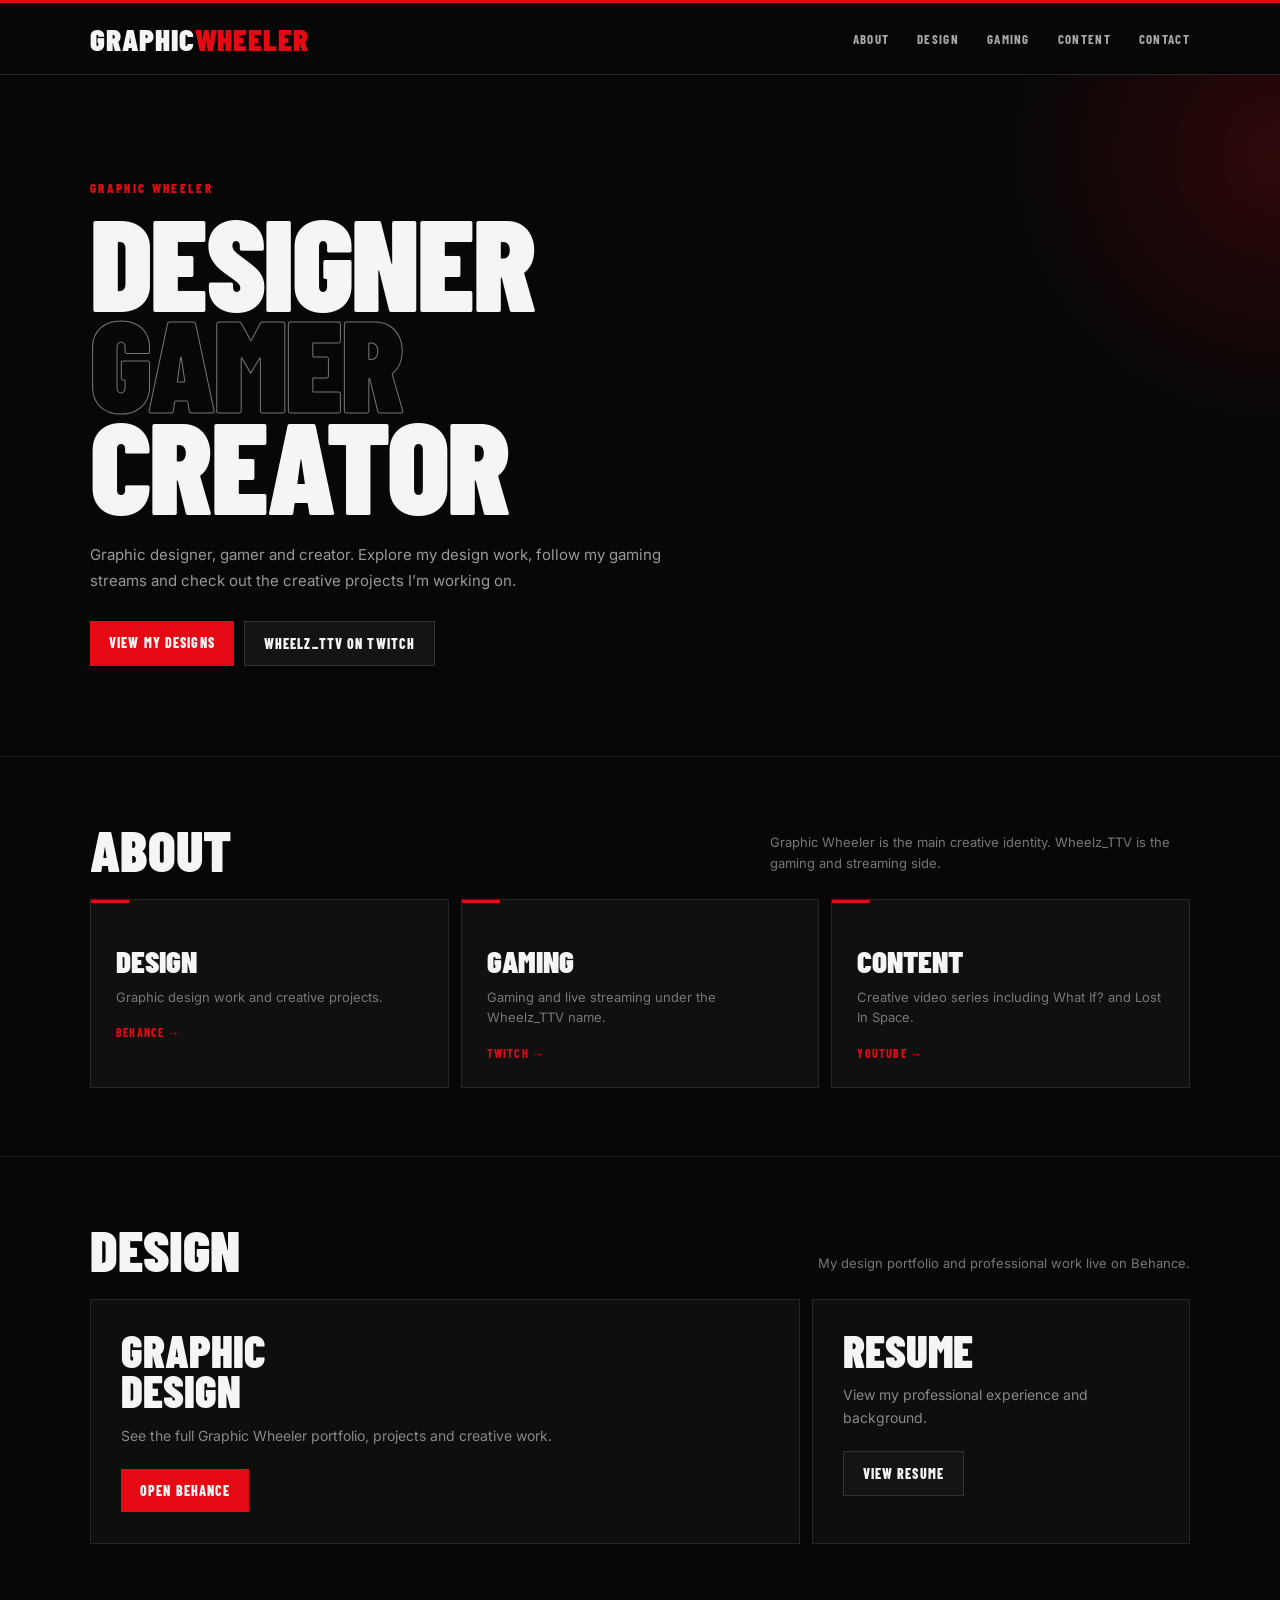
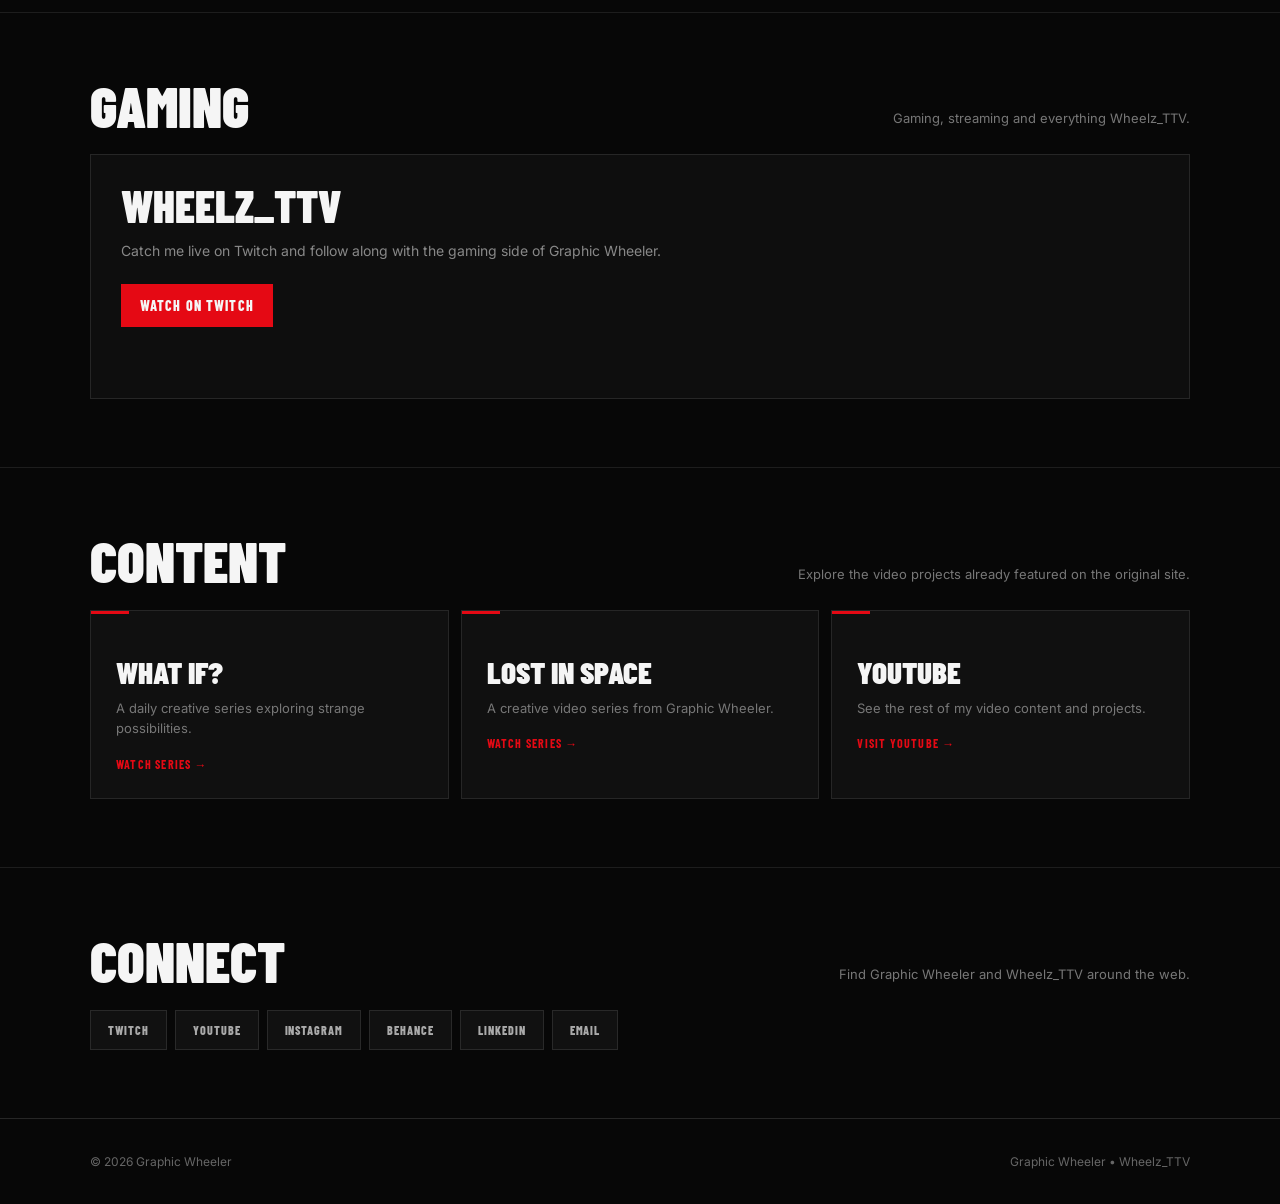
==== index.html @ b4c8a361 "Add files via upload" ====
<!DOCTYPE html>
<html lang="en">
<head>
<meta charset="UTF-8">
<meta name="viewport" content="width=device-width, initial-scale=1.0">
<meta name="description" content="Graphic Wheeler — graphic designer, gamer and creator.">
<title>Graphic Wheeler | Designer • Gamer • Creator</title>
<style>
@import url('https://fonts.googleapis.com/css2?family=Barlow+Condensed:wght@500;600;700;800;900&family=Inter:wght@400;500;600;700;800&display=swap');
:root{--red:#e50914;--black:#070707;--dark:#101010;--gray:#8c8c8c;--line:#262626;--white:#f5f5f5}
*{box-sizing:border-box;margin:0;padding:0}
html{scroll-behavior:smooth}
body{background:var(--black);color:var(--white);font-family:Inter,Arial,sans-serif}
a{color:inherit;text-decoration:none}
.wrap{width:min(1100px,92%);margin:auto}
.top{height:3px;background:var(--red)}
header{height:72px;border-bottom:1px solid var(--line);background:rgba(7,7,7,.94);backdrop-filter:blur(10px);position:sticky;top:0;z-index:10}
.nav{height:100%;display:flex;align-items:center;justify-content:space-between}
.brand{font:900 31px/1 "Barlow Condensed";letter-spacing:.03em;text-transform:uppercase}
.brand span{color:var(--red)}
.links{display:flex;gap:28px}
.links a{font:700 13px "Barlow Condensed";letter-spacing:.1em;text-transform:uppercase;color:#aaa}
.links a:hover{color:#fff}
.hero{padding:105px 0 90px;position:relative;overflow:hidden}
.hero:after{content:"";position:absolute;width:600px;height:600px;right:-300px;top:-220px;background:radial-gradient(circle,rgba(229,9,20,.18),transparent 65%);pointer-events:none}
.kicker{font:800 13px "Barlow Condensed";letter-spacing:.18em;text-transform:uppercase;color:var(--red);margin-bottom:14px}
h1{font:900 clamp(70px,11vw,130px)/.78 "Barlow Condensed";text-transform:uppercase;letter-spacing:-.02em}
h1 span{color:transparent;-webkit-text-stroke:1px #777}
.hero p{max-width:620px;color:#999;line-height:1.7;margin-top:28px;font-size:15px}
.buttons{display:flex;gap:10px;margin-top:28px;flex-wrap:wrap}
.btn{display:inline-block;padding:13px 19px;background:var(--red);font:800 14px "Barlow Condensed";letter-spacing:.08em;text-transform:uppercase}
.btn.secondary{background:#141414;border:1px solid #333}
.btn:hover{filter:brightness(1.15)}
.section{padding:68px 0;border-top:1px solid #1d1d1d}
.heading{display:flex;justify-content:space-between;align-items:end;margin-bottom:25px;gap:30px}
.heading h2{font:900 57px/.85 "Barlow Condensed";text-transform:uppercase}
.heading p{max-width:420px;color:#777;font-size:13px;line-height:1.6}
.cards{display:grid;grid-template-columns:repeat(3,1fr);gap:12px}
.card{background:var(--dark);border:1px solid var(--line);padding:25px;min-height:185px;position:relative}
.card:before{content:"";position:absolute;top:0;left:0;width:38px;height:3px;background:var(--red)}
.card h3{font:900 31px "Barlow Condensed";text-transform:uppercase;margin-top:17px}
.card p{color:#777;font-size:13px;line-height:1.6;margin-top:8px}
.card a{display:inline-block;color:var(--red);font:700 12px "Barlow Condensed";letter-spacing:.1em;text-transform:uppercase;margin-top:18px}
.portfolio{display:grid;grid-template-columns:1.5fr .8fr;gap:12px}
.panel{background:#0e0e0e;border:1px solid var(--line);padding:30px;min-height:245px}
.panel h3{font:900 45px/.9 "Barlow Condensed";text-transform:uppercase}
.panel p{color:#888;line-height:1.65;font-size:14px;margin-top:13px}
.panel .btn{margin-top:22px}
.socials{display:flex;gap:8px;flex-wrap:wrap}
.social{border:1px solid #292929;background:#111;padding:12px 17px;font:800 12px "Barlow Condensed";letter-spacing:.08em;text-transform:uppercase;color:#aaa}
.social:hover{border-color:var(--red);color:#fff}
footer{border-top:1px solid var(--line);padding:35px 0;color:#666;font-size:12px}
.footer{display:flex;justify-content:space-between;gap:20px}
@media(max-width:750px){
 .links{gap:14px}.links a:nth-child(n+4){display:none}
 .hero{padding:78px 0 65px}
 .cards,.portfolio{grid-template-columns:1fr}
 .heading{display:block}.heading p{margin-top:12px}
 .heading h2{font-size:48px}
 .footer{display:block}.footer p{margin-top:8px}
}
</style>
</head>
<body>
<div class="top"></div>
<header>
  <div class="wrap nav">
    <a class="brand" href="#top">Graphic<span>Wheeler</span></a>
    <nav class="links">
      <a href="#about">About</a>
      <a href="#design">Design</a>
      <a href="#gaming">Gaming</a>
      <a href="#content">Content</a>
      <a href="#contact">Contact</a>
    </nav>
  </div>
</header>

<main id="top">
<section class="hero">
 <div class="wrap">
  <div class="kicker">Graphic Wheeler</div>
  <h1>DESIGNER<br><span>GAMER</span><br>CREATOR</h1>
  <p>Graphic designer, gamer and creator. Explore my design work, follow my gaming streams and check out the creative projects I’m working on.</p>
  <div class="buttons">
   <a class="btn" href="https://www.behance.net/graphicwheeler" target="_blank" rel="noopener">View My Designs</a>
   <a class="btn secondary" href="https://www.twitch.tv/wheelz_ttv" target="_blank" rel="noopener">Wheelz_TTV on Twitch</a>
  </div>
 </div>
</section>

<section class="section" id="about">
 <div class="wrap">
  <div class="heading">
   <h2>About</h2>
   <p>Graphic Wheeler is the main creative identity. Wheelz_TTV is the gaming and streaming side.</p>
  </div>
  <div class="cards">
   <div class="card"><h3>Design</h3><p>Graphic design work and creative projects.</p><a href="https://www.behance.net/graphicwheeler" target="_blank" rel="noopener">Behance →</a></div>
   <div class="card"><h3>Gaming</h3><p>Gaming and live streaming under the Wheelz_TTV name.</p><a href="https://www.twitch.tv/wheelz_ttv" target="_blank" rel="noopener">Twitch →</a></div>
   <div class="card"><h3>Content</h3><p>Creative video series including What If? and Lost In Space.</p><a href="https://www.youtube.com/channel/UC6Tos_FjcefCbZhcc0uveiQ" target="_blank" rel="noopener">YouTube →</a></div>
  </div>
 </div>
</section>

<section class="section" id="design">
 <div class="wrap">
  <div class="heading"><h2>Design</h2><p>My design portfolio and professional work live on Behance.</p></div>
  <div class="portfolio">
   <div class="panel"><h3>Graphic<br>Design</h3><p>See the full Graphic Wheeler portfolio, projects and creative work.</p><a class="btn" href="https://www.behance.net/graphicwheeler" target="_blank" rel="noopener">Open Behance</a></div>
   <div class="panel"><h3>Resume</h3><p>View my professional experience and background.</p><a class="btn secondary" href="https://www.behance.net/graphicwheeler/resume" target="_blank" rel="noopener">View Resume</a></div>
  </div>
 </div>
</section>

<section class="section" id="gaming">
 <div class="wrap">
  <div class="heading"><h2>Gaming</h2><p>Gaming, streaming and everything Wheelz_TTV.</p></div>
  <div class="panel">
   <h3>Wheelz_TTV</h3>
   <p>Catch me live on Twitch and follow along with the gaming side of Graphic Wheeler.</p>
   <a class="btn" href="https://www.twitch.tv/wheelz_ttv" target="_blank" rel="noopener">Watch on Twitch</a>
  </div>
 </div>
</section>

<section class="section" id="content">
 <div class="wrap">
  <div class="heading"><h2>Content</h2><p>Explore the video projects already featured on the original site.</p></div>
  <div class="cards">
   <div class="card"><h3>What If?</h3><p>A daily creative series exploring strange possibilities.</p><a href="https://www.youtube.com/playlist?list=PL9jTPSyiIfPTc2CXpsMb2s0_LAmaAwqvY" target="_blank" rel="noopener">Watch Series →</a></div>
   <div class="card"><h3>Lost In Space</h3><p>A creative video series from Graphic Wheeler.</p><a href="https://www.youtube.com/playlist?list=PL9jTPSyiIfPQdtMoBK7diMYuNYPYCoyGh" target="_blank" rel="noopener">Watch Series →</a></div>
   <div class="card"><h3>YouTube</h3><p>See the rest of my video content and projects.</p><a href="https://www.youtube.com/channel/UC6Tos_FjcefCbZhcc0uveiQ" target="_blank" rel="noopener">Visit YouTube →</a></div>
  </div>
 </div>
</section>

<section class="section" id="contact">
 <div class="wrap">
  <div class="heading"><h2>Connect</h2><p>Find Graphic Wheeler and Wheelz_TTV around the web.</p></div>
  <div class="socials">
   <a class="social" href="https://www.twitch.tv/wheelz_ttv" target="_blank" rel="noopener">Twitch</a>
   <a class="social" href="https://www.youtube.com/channel/UC6Tos_FjcefCbZhcc0uveiQ" target="_blank" rel="noopener">YouTube</a>
   <a class="social" href="https://instagram.com/wheelz_ttv" target="_blank" rel="noopener">Instagram</a>
   <a class="social" href="https://www.behance.net/graphicwheeler" target="_blank" rel="noopener">Behance</a>
   <a class="social" href="https://www.linkedin.com/in/graphicwheeler" target="_blank" rel="noopener">LinkedIn</a>
   <a class="social" href="mailto:graphicwheeler@gmail.com?subject=Graphic%20Wheeler">Email</a>
  </div>
 </div>
</section>
</main>

<footer>
 <div class="wrap footer">
  <div>© 2026 Graphic Wheeler</div>
  <p>Graphic Wheeler • Wheelz_TTV</p>
 </div>
</footer>
</body>
</html>
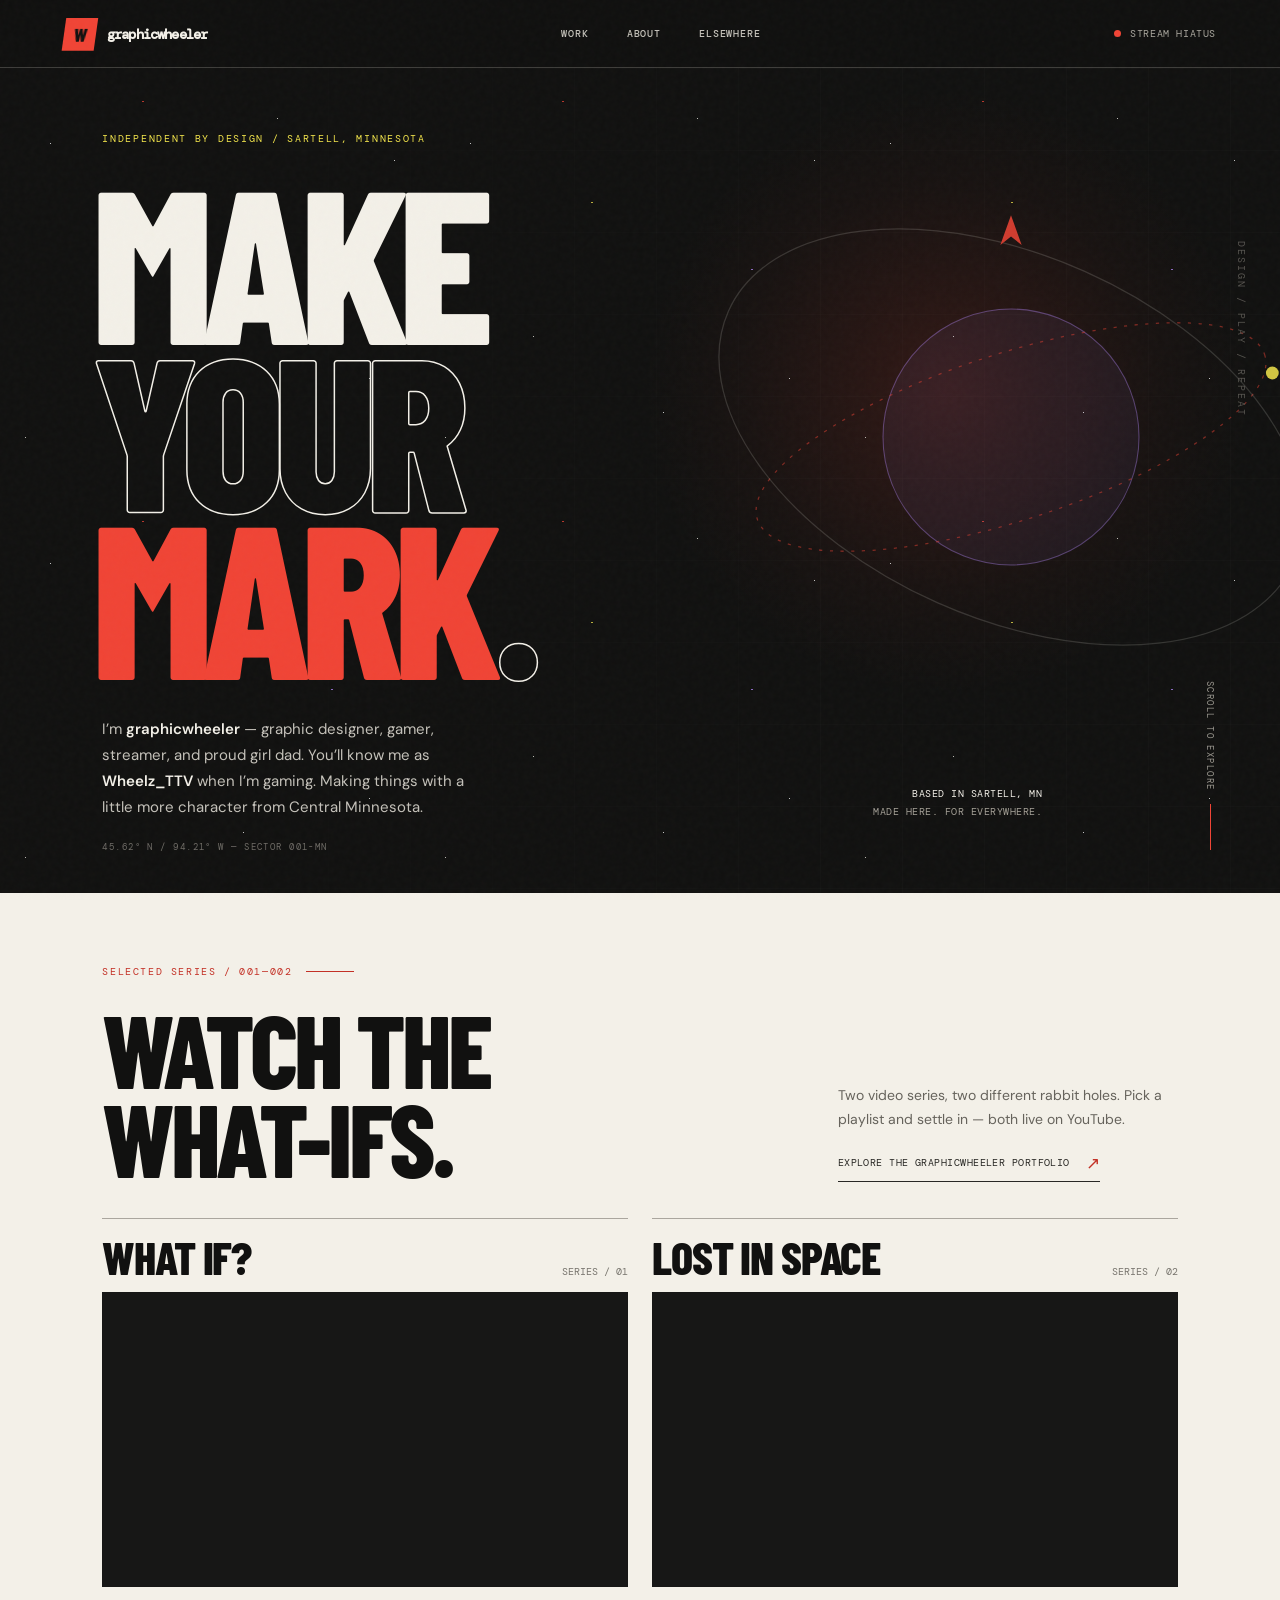
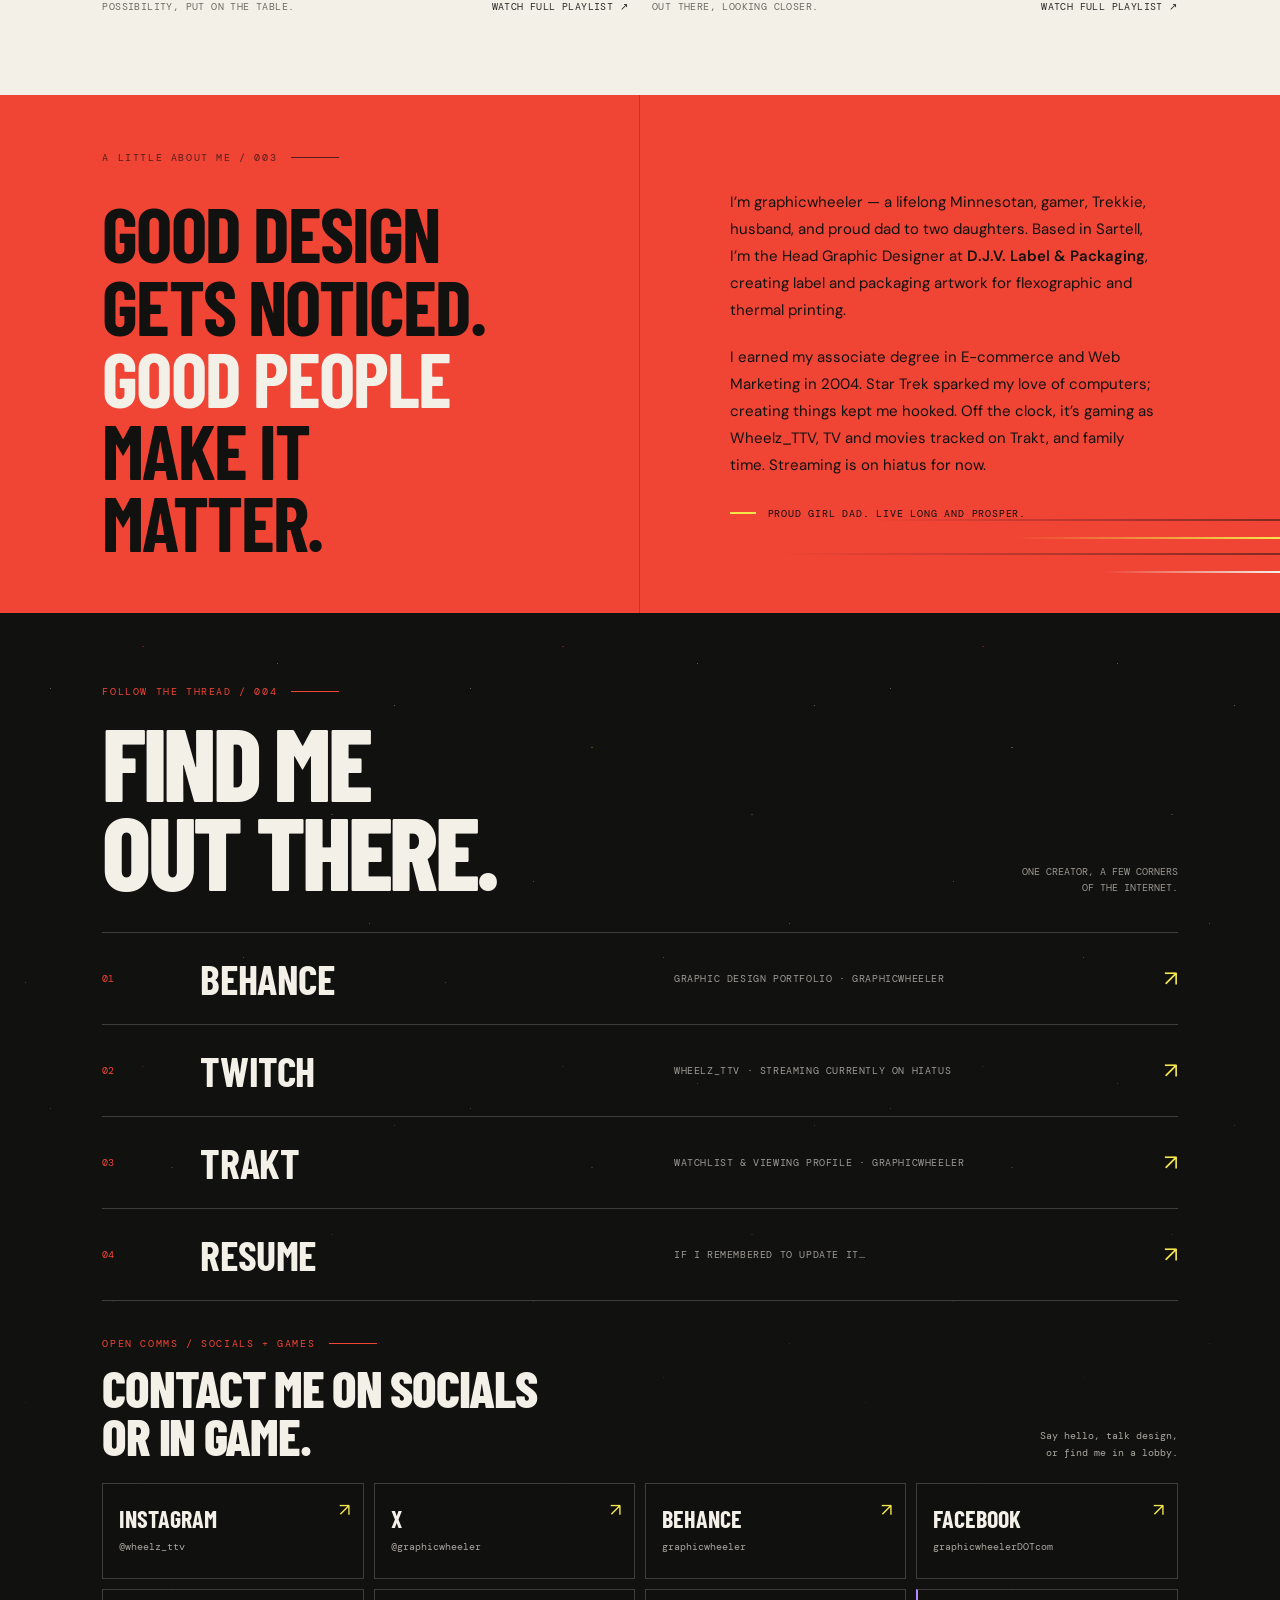
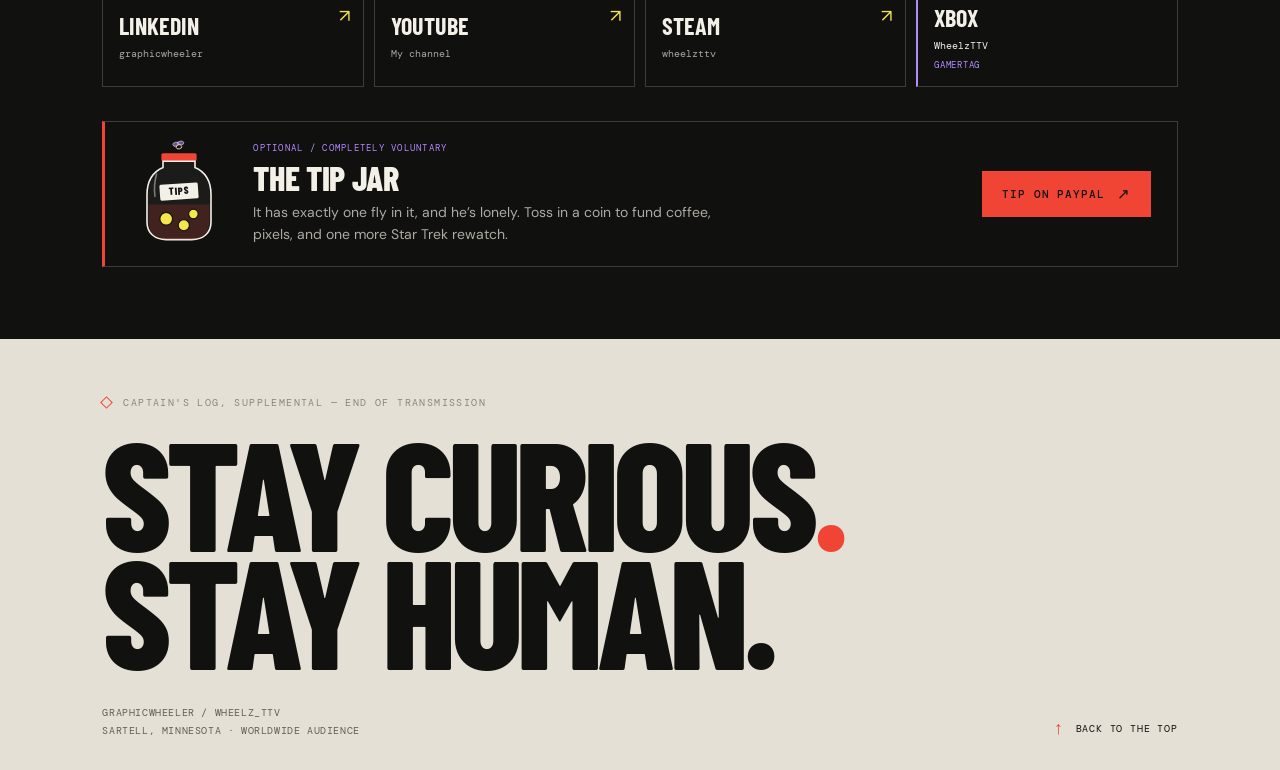
==== commit c9a54a5d: "Add files via upload" ====
--- a/index.html
+++ b/index.html
@@ -1,160 +1,73 @@
 <!DOCTYPE html>
 <html lang="en">
-<head>
-<meta charset="UTF-8">
-<meta name="viewport" content="width=device-width, initial-scale=1.0">
-<meta name="description" content="Graphic Wheeler — graphic designer, gamer and creator.">
-<title>Graphic Wheeler | Designer • Gamer • Creator</title>
-<style>
-@import url('https://fonts.googleapis.com/css2?family=Barlow+Condensed:wght@500;600;700;800;900&family=Inter:wght@400;500;600;700;800&display=swap');
-:root{--red:#e50914;--black:#070707;--dark:#101010;--gray:#8c8c8c;--line:#262626;--white:#f5f5f5}
-*{box-sizing:border-box;margin:0;padding:0}
-html{scroll-behavior:smooth}
-body{background:var(--black);color:var(--white);font-family:Inter,Arial,sans-serif}
-a{color:inherit;text-decoration:none}
-.wrap{width:min(1100px,92%);margin:auto}
-.top{height:3px;background:var(--red)}
-header{height:72px;border-bottom:1px solid var(--line);background:rgba(7,7,7,.94);backdrop-filter:blur(10px);position:sticky;top:0;z-index:10}
-.nav{height:100%;display:flex;align-items:center;justify-content:space-between}
-.brand{font:900 31px/1 "Barlow Condensed";letter-spacing:.03em;text-transform:uppercase}
-.brand span{color:var(--red)}
-.links{display:flex;gap:28px}
-.links a{font:700 13px "Barlow Condensed";letter-spacing:.1em;text-transform:uppercase;color:#aaa}
-.links a:hover{color:#fff}
-.hero{padding:105px 0 90px;position:relative;overflow:hidden}
-.hero:after{content:"";position:absolute;width:600px;height:600px;right:-300px;top:-220px;background:radial-gradient(circle,rgba(229,9,20,.18),transparent 65%);pointer-events:none}
-.kicker{font:800 13px "Barlow Condensed";letter-spacing:.18em;text-transform:uppercase;color:var(--red);margin-bottom:14px}
-h1{font:900 clamp(70px,11vw,130px)/.78 "Barlow Condensed";text-transform:uppercase;letter-spacing:-.02em}
-h1 span{color:transparent;-webkit-text-stroke:1px #777}
-.hero p{max-width:620px;color:#999;line-height:1.7;margin-top:28px;font-size:15px}
-.buttons{display:flex;gap:10px;margin-top:28px;flex-wrap:wrap}
-.btn{display:inline-block;padding:13px 19px;background:var(--red);font:800 14px "Barlow Condensed";letter-spacing:.08em;text-transform:uppercase}
-.btn.secondary{background:#141414;border:1px solid #333}
-.btn:hover{filter:brightness(1.15)}
-.section{padding:68px 0;border-top:1px solid #1d1d1d}
-.heading{display:flex;justify-content:space-between;align-items:end;margin-bottom:25px;gap:30px}
-.heading h2{font:900 57px/.85 "Barlow Condensed";text-transform:uppercase}
-.heading p{max-width:420px;color:#777;font-size:13px;line-height:1.6}
-.cards{display:grid;grid-template-columns:repeat(3,1fr);gap:12px}
-.card{background:var(--dark);border:1px solid var(--line);padding:25px;min-height:185px;position:relative}
-.card:before{content:"";position:absolute;top:0;left:0;width:38px;height:3px;background:var(--red)}
-.card h3{font:900 31px "Barlow Condensed";text-transform:uppercase;margin-top:17px}
-.card p{color:#777;font-size:13px;line-height:1.6;margin-top:8px}
-.card a{display:inline-block;color:var(--red);font:700 12px "Barlow Condensed";letter-spacing:.1em;text-transform:uppercase;margin-top:18px}
-.portfolio{display:grid;grid-template-columns:1.5fr .8fr;gap:12px}
-.panel{background:#0e0e0e;border:1px solid var(--line);padding:30px;min-height:245px}
-.panel h3{font:900 45px/.9 "Barlow Condensed";text-transform:uppercase}
-.panel p{color:#888;line-height:1.65;font-size:14px;margin-top:13px}
-.panel .btn{margin-top:22px}
-.socials{display:flex;gap:8px;flex-wrap:wrap}
-.social{border:1px solid #292929;background:#111;padding:12px 17px;font:800 12px "Barlow Condensed";letter-spacing:.08em;text-transform:uppercase;color:#aaa}
-.social:hover{border-color:var(--red);color:#fff}
-footer{border-top:1px solid var(--line);padding:35px 0;color:#666;font-size:12px}
-.footer{display:flex;justify-content:space-between;gap:20px}
-@media(max-width:750px){
- .links{gap:14px}.links a:nth-child(n+4){display:none}
- .hero{padding:78px 0 65px}
- .cards,.portfolio{grid-template-columns:1fr}
- .heading{display:block}.heading p{margin-top:12px}
- .heading h2{font-size:48px}
- .footer{display:block}.footer p{margin-top:8px}
-}
-</style>
-</head>
-<body>
-<div class="top"></div>
-<header>
-  <div class="wrap nav">
-    <a class="brand" href="#top">Graphic<span>Wheeler</span></a>
-    <nav class="links">
-      <a href="#about">About</a>
-      <a href="#design">Design</a>
-      <a href="#gaming">Gaming</a>
-      <a href="#content">Content</a>
-      <a href="#contact">Contact</a>
-    </nav>
-  </div>
-</header>
-
-<main id="top">
-<section class="hero">
- <div class="wrap">
-  <div class="kicker">Graphic Wheeler</div>
-  <h1>DESIGNER<br><span>GAMER</span><br>CREATOR</h1>
-  <p>Graphic designer, gamer and creator. Explore my design work, follow my gaming streams and check out the creative projects I’m working on.</p>
-  <div class="buttons">
-   <a class="btn" href="https://www.behance.net/graphicwheeler" target="_blank" rel="noopener">View My Designs</a>
-   <a class="btn secondary" href="https://www.twitch.tv/wheelz_ttv" target="_blank" rel="noopener">Wheelz_TTV on Twitch</a>
-  </div>
- </div>
-</section>
-
-<section class="section" id="about">
- <div class="wrap">
-  <div class="heading">
-   <h2>About</h2>
-   <p>Graphic Wheeler is the main creative identity. Wheelz_TTV is the gaming and streaming side.</p>
-  </div>
-  <div class="cards">
-   <div class="card"><h3>Design</h3><p>Graphic design work and creative projects.</p><a href="https://www.behance.net/graphicwheeler" target="_blank" rel="noopener">Behance →</a></div>
-   <div class="card"><h3>Gaming</h3><p>Gaming and live streaming under the Wheelz_TTV name.</p><a href="https://www.twitch.tv/wheelz_ttv" target="_blank" rel="noopener">Twitch →</a></div>
-   <div class="card"><h3>Content</h3><p>Creative video series including What If? and Lost In Space.</p><a href="https://www.youtube.com/channel/UC6Tos_FjcefCbZhcc0uveiQ" target="_blank" rel="noopener">YouTube →</a></div>
-  </div>
- </div>
-</section>
-
-<section class="section" id="design">
- <div class="wrap">
-  <div class="heading"><h2>Design</h2><p>My design portfolio and professional work live on Behance.</p></div>
-  <div class="portfolio">
-   <div class="panel"><h3>Graphic<br>Design</h3><p>See the full Graphic Wheeler portfolio, projects and creative work.</p><a class="btn" href="https://www.behance.net/graphicwheeler" target="_blank" rel="noopener">Open Behance</a></div>
-   <div class="panel"><h3>Resume</h3><p>View my professional experience and background.</p><a class="btn secondary" href="https://www.behance.net/graphicwheeler/resume" target="_blank" rel="noopener">View Resume</a></div>
-  </div>
- </div>
-</section>
-
-<section class="section" id="gaming">
- <div class="wrap">
-  <div class="heading"><h2>Gaming</h2><p>Gaming, streaming and everything Wheelz_TTV.</p></div>
-  <div class="panel">
-   <h3>Wheelz_TTV</h3>
-   <p>Catch me live on Twitch and follow along with the gaming side of Graphic Wheeler.</p>
-   <a class="btn" href="https://www.twitch.tv/wheelz_ttv" target="_blank" rel="noopener">Watch on Twitch</a>
-  </div>
- </div>
-</section>
-
-<section class="section" id="content">
- <div class="wrap">
-  <div class="heading"><h2>Content</h2><p>Explore the video projects already featured on the original site.</p></div>
-  <div class="cards">
-   <div class="card"><h3>What If?</h3><p>A daily creative series exploring strange possibilities.</p><a href="https://www.youtube.com/playlist?list=PL9jTPSyiIfPTc2CXpsMb2s0_LAmaAwqvY" target="_blank" rel="noopener">Watch Series →</a></div>
-   <div class="card"><h3>Lost In Space</h3><p>A creative video series from Graphic Wheeler.</p><a href="https://www.youtube.com/playlist?list=PL9jTPSyiIfPQdtMoBK7diMYuNYPYCoyGh" target="_blank" rel="noopener">Watch Series →</a></div>
-   <div class="card"><h3>YouTube</h3><p>See the rest of my video content and projects.</p><a href="https://www.youtube.com/channel/UC6Tos_FjcefCbZhcc0uveiQ" target="_blank" rel="noopener">Visit YouTube →</a></div>
-  </div>
- </div>
-</section>
-
-<section class="section" id="contact">
- <div class="wrap">
-  <div class="heading"><h2>Connect</h2><p>Find Graphic Wheeler and Wheelz_TTV around the web.</p></div>
-  <div class="socials">
-   <a class="social" href="https://www.twitch.tv/wheelz_ttv" target="_blank" rel="noopener">Twitch</a>
-   <a class="social" href="https://www.youtube.com/channel/UC6Tos_FjcefCbZhcc0uveiQ" target="_blank" rel="noopener">YouTube</a>
-   <a class="social" href="https://instagram.com/wheelz_ttv" target="_blank" rel="noopener">Instagram</a>
-   <a class="social" href="https://www.behance.net/graphicwheeler" target="_blank" rel="noopener">Behance</a>
-   <a class="social" href="https://www.linkedin.com/in/graphicwheeler" target="_blank" rel="noopener">LinkedIn</a>
-   <a class="social" href="mailto:graphicwheeler@gmail.com?subject=Graphic%20Wheeler">Email</a>
-  </div>
- </div>
-</section>
-</main>
-
-<footer>
- <div class="wrap footer">
-  <div>© 2026 Graphic Wheeler</div>
-  <p>Graphic Wheeler • Wheelz_TTV</p>
- </div>
-</footer>
-</body>
+  <head>
+    <meta charset="UTF-8" />
+    <meta name="viewport" content="width=device-width, initial-scale=1.0" />
+    <meta name="theme-color" content="#111110" />
+    <link rel="icon" type="image/svg+xml" href="/favicon.svg" />
+    <title>graphicwheeler — Graphic Designer &amp; Gaming Creator in Sartell, MN</title>
+    <meta name="description" content="Meet graphicwheeler / Wheelz_TTV: graphic designer, gamer, streamer, and proud girl dad in Sartell, Minnesota. Explore design, video series, and more." />
+    <meta name="robots" content="index, follow, max-image-preview:large, max-snippet:-1, max-video-preview:-1" />
+    <link rel="sitemap" type="application/xml" href="https://graphicwheeler.com/sitemap.xml" />
+    <link rel="alternate" type="text/plain" title="AI-readable site guide" href="https://graphicwheeler.com/llms.txt" />
+    <meta property="og:title" content="graphicwheeler — Design, gaming &amp; more" />
+    <meta property="og:description" content="Graphic designer, gamer, streamer, and proud girl dad from Sartell, Minnesota. Explore the work and video series." />
+    <meta property="og:type" content="website" />
+    <meta property="og:locale" content="en_US" />
+    <meta property="og:site_name" content="graphicwheeler" />
+    <meta property="og:image" content="https://graphicwheeler.com/social-card.jpg" />
+    <meta property="og:image:type" content="image/jpeg" />
+    <meta property="og:image:width" content="1200" />
+    <meta property="og:image:height" content="630" />
+    <meta property="og:image:alt" content="graphicwheeler — Make your mark. Design, gaming, and more from Sartell, Minnesota." />
+    <meta name="twitter:card" content="summary_large_image" />
+    <meta name="twitter:title" content="graphicwheeler — Design, gaming &amp; more" />
+    <meta name="twitter:description" content="Graphic designer, gamer, streamer, and proud girl dad from Sartell, Minnesota. Explore the work and video series." />
+    <meta name="twitter:image" content="https://graphicwheeler.com/social-card.jpg" />
+    <meta name="twitter:image:alt" content="graphicwheeler — Make your mark. Design, gaming, and more from Sartell, Minnesota." />
+    <meta name="twitter:site" content="@graphicwheeler" />
+    <link rel="preconnect" href="https://fonts.googleapis.com">
+    <link rel="preconnect" href="https://fonts.gstatic.com" crossorigin>
+    <link rel="preconnect" href="https://www.youtube-nocookie.com">
+    <script type="application/ld+json">
+      {
+        "@context": "https://schema.org",
+        "@type": "Person",
+        "name": "graphicwheeler",
+        "url": "https://graphicwheeler.com/",
+        "alternateName": "Wheelz_TTV",
+        "description": "Graphic designer, gamer, streamer, and proud girl dad in Sartell, Minnesota.",
+        "jobTitle": "Head Graphic Designer",
+        "worksFor": {
+          "@type": "Organization",
+          "name": "D.J.V. Label & Packaging",
+          "url": "https://djvlabels.com/"
+        },
+        "address": {
+          "@type": "PostalAddress",
+          "addressLocality": "Sartell",
+          "addressRegion": "Minnesota",
+          "addressCountry": "US"
+        },
+        "sameAs": [
+          "https://www.behance.net/graphicwheeler",
+          "https://www.twitch.tv/wheelz_ttv",
+          "https://app.trakt.tv/profile/graphicwheeler",
+          "https://www.instagram.com/wheelz_ttv",
+          "https://x.com/graphicwheeler",
+          "https://www.facebook.com/graphicwheelerDOTcom",
+          "https://www.linkedin.com/in/graphicwheeler/",
+          "https://www.youtube.com/channel/UC6Tos_FjcefCbZhcc0uveiQ",
+          "https://steamcommunity.com/id/wheelzttv/"
+        ]
+      }
+    </script>
+    <script type="module" crossorigin src="/assets/index-nXvap7b_.js"></script>
+    <link rel="stylesheet" crossorigin href="/assets/index-BbUuwz3u.css">
+      <link rel="canonical" href="https://graphicwheeler.com/">
+    <meta property="og:url" content="https://graphicwheeler.com/">
+  </head>
+  <body>
+    <div id="root"><div class="site-shell" id="top"><header class="topbar"><a class="brand" href="#top" aria-label="graphicwheeler home" data-testid="link-home"><span class="brand-mark" aria-hidden="true">W</span><span class="brand-name">graphicwheeler</span></a><nav class="nav-links" aria-label="Main navigation"><a href="#work" data-testid="link-work">Work</a><a href="#about" data-testid="link-about">About</a><a href="#elsewhere" data-testid="link-elsewhere">Elsewhere</a></nav><div class="nav-status" aria-label="Streaming is on hiatus" data-testid="status-stream-hiatus"><span class="status-dot" aria-hidden="true"></span>Stream hiatus</div></header><main><section class="hero" aria-labelledby="hero-title"><div class="hero-grid" aria-hidden="true"></div><div class="starfield" aria-hidden="true"></div><svg class="orbit-art" aria-hidden="true" viewBox="0 0 600 600" focusable="false"><circle cx="300" cy="300" r="120" class="orbit-planet"></circle><ellipse cx="300" cy="300" rx="250" ry="78" class="orbit-ring" transform="rotate(-18 300 300)"></ellipse><ellipse cx="300" cy="300" rx="290" ry="170" class="orbit-ring faint" transform="rotate(24 300 300)"></ellipse><g class="orbit-spin"><circle cx="545" cy="240" r="6" class="orbit-moon"></circle></g><path d="M300 92 L310 120 L300 112 L290 120 Z" class="orbit-delta"></path></svg><div class="coord-tag" aria-hidden="true">45.62° N / 94.21° W — Sector 001-MN</div><div class="hero-inner"><div class="eyebrow reveal">Independent by design / Sartell, Minnesota</div><h1 class="hero-title display reveal reveal-delay" id="hero-title"><span class="sr-only">graphicwheeler — graphic designer in Sartell, Minnesota.</span><span>Make</span><span class="stroke">your</span><span class="red">mark<span class="stroke">.</span></span></h1><div class="hero-subrow reveal reveal-late"><p class="hero-copy">I’m <strong>graphicwheeler</strong> — graphic designer, gamer, streamer, and proud girl dad. You’ll know me as <strong>Wheelz_TTV</strong> when I’m gaming. Making things with a little more character from Central Minnesota.</p><div class="hero-location"><b>Based in Sartell, MN</b><br/>Made here. For everywhere.</div></div></div><div class="hero-index" aria-hidden="true">DESIGN / PLAY / REPEAT</div><div class="hero-vertical" aria-hidden="true">Scroll to explore</div></section><section class="section work-section" id="work" aria-labelledby="work-heading"><div class="section-inner"><div class="work-intro"><div><div class="section-kicker">Selected series / 001—002</div><h2 class="section-heading display" id="work-heading">Watch the<br/>what-ifs.</h2></div><div class="work-aside"><p>Two video series, two different rabbit holes. Pick a playlist and settle in — both live on YouTube.</p><a class="portfolio-callout" href="https://www.behance.net/graphicwheeler" target="_blank" rel="noopener noreferrer" data-testid="link-design-portfolio">Explore the graphicwheeler portfolio <span aria-hidden="true">↗</span></a></div></div><div class="series-grid"><article class="series-card"><div class="series-top"><h3 class="series-title">What If?</h3><span class="series-number">SERIES / 01</span></div><div class="video-frame"><iframe src="https://www.youtube-nocookie.com/embed/EHadApk6o-Q?rel=0" title="What If? featured video by graphicwheeler" data-testid="video-what-if" loading="lazy" allow="accelerometer; autoplay; clipboard-write; encrypted-media; gyroscope; picture-in-picture" referrerPolicy="strict-origin-when-cross-origin" allowFullScreen=""></iframe></div><div class="series-caption"><span>Possibility, put on the table.</span><a href="https://www.youtube.com/playlist?list=PL9jTPSyiIfPTc2CXpsMb2s0_LAmaAwqvZ" target="_blank" rel="noopener noreferrer" aria-label="Open the What If? playlist on YouTube" data-testid="link-what-if-playlist">Watch full playlist ↗</a></div></article><article class="series-card"><div class="series-top"><h3 class="series-title">Lost In Space</h3><span class="series-number">SERIES / 02</span></div><div class="video-frame"><iframe src="https://www.youtube-nocookie.com/embed/1yHQjF21y_Y?rel=0" title="Lost In Space featured video by graphicwheeler" data-testid="video-lost-in-space" loading="lazy" allow="accelerometer; autoplay; clipboard-write; encrypted-media; gyroscope; picture-in-picture" referrerPolicy="strict-origin-when-cross-origin" allowFullScreen=""></iframe></div><div class="series-caption"><span>Out there, looking closer.</span><a href="https://www.youtube.com/playlist?list=PL9jTPSyiIfPQdtMoBK7diMYuNYPYCoyGh" target="_blank" rel="noopener noreferrer" aria-label="Open the Lost In Space playlist on YouTube" data-testid="link-lost-in-space-playlist">Watch full playlist ↗</a></div></article></div></div></section><section class="manifesto" id="about" aria-labelledby="about-heading"><div class="manifesto-left"><div class="section-kicker">A little about me / 003</div><h2 class="manifesto-statement" id="about-heading">Good design<br/>gets noticed.<br/><em>Good people</em><br/>make it matter.</h2></div><div class="manifesto-right"><p>I’m graphicwheeler — a lifelong Minnesotan, gamer, Trekkie, husband, and proud dad to two daughters. Based in Sartell, I’m the Head Graphic Designer at<!-- --> <a href="https://djvlabels.com/" target="_blank" rel="noopener" data-testid="link-djv-labels">D.J.V. Label &amp; Packaging</a>, creating label and packaging artwork for flexographic and thermal printing.</p><p>I earned my associate degree in E-commerce and Web Marketing in 2004. Star Trek sparked my love of computers; creating things kept me hooked. Off the clock, it’s gaming as Wheelz_TTV, TV and movies tracked on Trakt, and family time. Streaming is on hiatus for now.</p><div class="dad-note">Proud girl dad. Live long and prosper.</div><div class="warp-lines" aria-hidden="true"><span></span><span></span><span></span><span></span></div></div></section><section class="section signal-section" id="elsewhere" aria-labelledby="elsewhere-heading"><div class="starfield starfield-quiet" aria-hidden="true"></div><div class="section-inner"><div class="signal-heading-row"><div><div class="section-kicker">Follow the thread / 004</div><h2 class="section-heading display" id="elsewhere-heading">Find me<br/>out there.</h2></div><div class="signal-note">One creator, a few corners<br/>of the internet.</div></div><div class="link-list"><a class="link-row" href="https://www.behance.net/graphicwheeler" target="_blank" rel="noopener noreferrer" data-testid="link-profile-01"><span class="link-num">01</span><span class="link-name">Behance</span><span class="link-description">Graphic design portfolio · graphicwheeler</span><span class="link-arrow" aria-hidden="true">↗</span></a><a class="link-row" href="https://www.twitch.tv/wheelz_ttv" target="_blank" rel="noopener noreferrer" data-testid="link-profile-02"><span class="link-num">02</span><span class="link-name">Twitch</span><span class="link-description">Wheelz_TTV · streaming currently on hiatus</span><span class="link-arrow" aria-hidden="true">↗</span></a><a class="link-row" href="https://app.trakt.tv/profile/graphicwheeler" target="_blank" rel="noopener noreferrer" data-testid="link-profile-03"><span class="link-num">03</span><span class="link-name">Trakt</span><span class="link-description">Watchlist &amp; viewing profile · graphicwheeler</span><span class="link-arrow" aria-hidden="true">↗</span></a><a class="link-row" href="https://www.behance.net/graphicwheeler/resume" target="_blank" rel="noopener noreferrer" data-testid="link-profile-04"><span class="link-num">04</span><span class="link-name">Resume</span><span class="link-description">If I remembered to update it…</span><span class="link-arrow" aria-hidden="true">↗</span></a></div><section class="social-contact" id="contact" aria-labelledby="contact-heading"><div class="contact-heading-row"><div><div class="section-kicker">Open comms / Socials + games</div><h3 class="contact-heading display" id="contact-heading">Contact me on socials<br/>or in game.</h3></div><p class="contact-intro">Say hello, talk design,<br/>or find me in a lobby.</p></div><div class="contact-grid"><a class="contact-profile" href="https://www.instagram.com/wheelz_ttv" target="_blank" rel="noopener noreferrer" aria-label="Instagram: @wheelz_ttv (opens in a new tab)" data-testid="link-contact-instagram"><span class="contact-platform">Instagram</span><span class="contact-handle">@wheelz_ttv</span><span class="contact-arrow" aria-hidden="true">↗</span></a><a class="contact-profile" href="https://x.com/graphicwheeler" target="_blank" rel="noopener noreferrer" aria-label="X: @graphicwheeler (opens in a new tab)" data-testid="link-contact-x"><span class="contact-platform">X</span><span class="contact-handle">@graphicwheeler</span><span class="contact-arrow" aria-hidden="true">↗</span></a><a class="contact-profile" href="https://www.behance.net/graphicwheeler" target="_blank" rel="noopener noreferrer" aria-label="Behance: graphicwheeler (opens in a new tab)" data-testid="link-contact-behance"><span class="contact-platform">Behance</span><span class="contact-handle">graphicwheeler</span><span class="contact-arrow" aria-hidden="true">↗</span></a><a class="contact-profile" href="https://www.facebook.com/graphicwheelerDOTcom" target="_blank" rel="noopener noreferrer" aria-label="Facebook: graphicwheelerDOTcom (opens in a new tab)" data-testid="link-contact-facebook"><span class="contact-platform">Facebook</span><span class="contact-handle">graphicwheelerDOTcom</span><span class="contact-arrow" aria-hidden="true">↗</span></a><a class="contact-profile" href="https://www.linkedin.com/in/graphicwheeler/" target="_blank" rel="noopener noreferrer" aria-label="LinkedIn: graphicwheeler (opens in a new tab)" data-testid="link-contact-linkedin"><span class="contact-platform">LinkedIn</span><span class="contact-handle">graphicwheeler</span><span class="contact-arrow" aria-hidden="true">↗</span></a><a class="contact-profile" href="https://www.youtube.com/channel/UC6Tos_FjcefCbZhcc0uveiQ" target="_blank" rel="noopener noreferrer" aria-label="YouTube: My channel (opens in a new tab)" data-testid="link-contact-youtube"><span class="contact-platform">YouTube</span><span class="contact-handle">My channel</span><span class="contact-arrow" aria-hidden="true">↗</span></a><a class="contact-profile" href="https://steamcommunity.com/id/wheelzttv/" target="_blank" rel="noopener noreferrer" aria-label="Steam: wheelzttv (opens in a new tab)" data-testid="link-contact-steam"><span class="contact-platform">Steam</span><span class="contact-handle">wheelzttv</span><span class="contact-arrow" aria-hidden="true">↗</span></a><div class="contact-profile contact-xbox" data-testid="contact-xbox"><span class="contact-platform">Xbox</span><span class="contact-handle">WheelzTTV</span><span class="contact-gamertag">Gamertag</span></div></div></section><aside class="tipjar" aria-labelledby="tipjar-heading"><svg class="tipjar-art" viewBox="0 0 120 130" aria-hidden="true" focusable="false"><rect x="38" y="14" width="44" height="10" rx="2" class="tj-lid"></rect><path d="M40 24 h40 v8 c14 6 20 18 20 34 v34 c0 14 -10 22 -24 22 h-32 c-14 0 -24 -8 -24 -22 v-34 c0 -16 6 -28 20 -34 z" class="tj-glass"></path><path d="M22 78 h76 v22 c0 14 -10 22 -24 22 h-28 c-14 0 -24 -8 -24 -22 z" class="tj-fill"></path><circle cx="44" cy="96" r="8" class="tj-coin"></circle><circle cx="66" cy="104" r="7" class="tj-coin"></circle><circle cx="78" cy="90" r="6" class="tj-coin"></circle><rect x="36" y="52" width="48" height="20" rx="2" class="tj-label"></rect><text x="60" y="66" text-anchor="middle" class="tj-label-text">TIPS</text><path d="M32 40 q-4 14 -2 28" class="tj-shine"></path><g class="tj-fly-path"><g class="tj-fly"><ellipse cx="-3" cy="-4" rx="4" ry="2.6" class="tj-wing"></ellipse><ellipse cx="3" cy="-4" rx="4" ry="2.6" class="tj-wing"></ellipse><ellipse cx="0" cy="0" rx="3.6" ry="2.6" class="tj-body"></ellipse><circle cx="3" cy="-0.5" r="1" class="tj-eye"></circle></g></g><path d="M95 18 q6 -4 3 -10 M101 26 q7 -2 7 -8" class="tj-buzz"></path></svg><div class="tipjar-copy"><div class="tipjar-kicker mono">Optional / Completely voluntary</div><h3 class="tipjar-title display" id="tipjar-heading">The tip jar</h3><p>It has exactly one fly in it, and he’s lonely. Toss in a coin to fund coffee, pixels, and one more Star Trek rewatch.</p></div><a class="tipjar-link" href="https://www.paypal.com/paypalme/wheelzttv" target="_blank" rel="noopener noreferrer" aria-label="Leave a tip for graphicwheeler on PayPal (opens in a new tab)" data-testid="link-tip-jar">Tip on PayPal <span aria-hidden="true">↗</span></a></aside></div></section></main><footer class="closing"><div class="closing-inner"><div class="closing-stardate mono" aria-hidden="true">Captain&#x27;s log, supplemental — end of transmission</div><div class="closing-title">Stay curious<span>.</span><br/>Stay human.</div><div class="closing-bottom"><p>graphicwheeler / Wheelz_TTV<br/>Sartell, Minnesota · Worldwide audience</p><a class="back-top" href="#top" data-testid="link-back-top">Back to the top</a></div></div></footer></div></div>
+  </body>
 </html>
--- a/assets/index-BbUuwz3u.css
+++ b/assets/index-BbUuwz3u.css
@@ -0,0 +1 @@
+@import"https://fonts.googleapis.com/css2?family=Barlow+Condensed:wght@500;600;700;800;900&family=DM+Mono:wght@400;500&family=DM+Sans:wght@400;500;600;700&display=swap";.social-contact{margin-top:36px;scroll-margin-top:84px}.contact-heading-row{display:flex;justify-content:space-between;align-items:flex-end;gap:20px;margin-bottom:22px}.contact-heading{margin:14px 0 0;font-size:clamp(32px,4vw,52px);line-height:.95;letter-spacing:-.025em}.contact-intro{margin:0;color:#aaa79e;font:10px/1.7 var(--app-font-mono);text-align:right}.contact-grid{display:grid;grid-template-columns:repeat(4,minmax(0,1fr));gap:10px}.contact-profile{position:relative;display:flex;flex-direction:column;justify-content:center;gap:8px;min-height:96px;padding:16px;background:#111110b3;border:1px solid var(--line);text-decoration:none}a.contact-profile:hover{border-color:var(--red);background:#f044350f}.contact-platform{padding-right:18px;font:700 24px/1 Barlow Condensed,sans-serif;text-transform:uppercase}.contact-handle{font:10px/1.5 var(--app-font-mono);color:#aaa79e;overflow-wrap:anywhere}.contact-arrow{position:absolute;top:13px;right:13px;color:var(--yellow);font-size:18px}.contact-xbox{border-left:2px solid var(--purple)}.contact-xbox .contact-handle{color:var(--paper)}.contact-gamertag{font:9px/1 var(--app-font-mono);color:var(--purple);text-transform:uppercase;letter-spacing:.08em}@media(max-width:900px){.contact-grid{grid-template-columns:repeat(2,minmax(0,1fr))}}@media(max-width:760px){.social-contact{margin-top:28px}.contact-heading-row{flex-direction:column;align-items:flex-start;gap:14px}.contact-intro{text-align:left}.contact-profile{padding:14px}}@layer components;@layer properties{@supports (((-webkit-hyphens:none)) and (not (margin-trim:inline))) or ((-moz-orient:inline) and (not (color:rgb(from red r g b)))){*,:before,:after,::backdrop{--tw-translate-x:0;--tw-translate-y:0;--tw-translate-z:0;--tw-rotate-x:initial;--tw-rotate-y:initial;--tw-rotate-z:initial;--tw-skew-x:initial;--tw-skew-y:initial;--tw-space-y-reverse:0;--tw-space-x-reverse:0;--tw-border-style:solid;--tw-leading:initial;--tw-font-weight:initial;--tw-tracking:initial;--tw-ordinal:initial;--tw-slashed-zero:initial;--tw-numeric-figure:initial;--tw-numeric-spacing:initial;--tw-numeric-fraction:initial;--tw-shadow:0 0 #0000;--tw-shadow-color:initial;--tw-shadow-alpha:100%;--tw-inset-shadow:0 0 #0000;--tw-inset-shadow-color:initial;--tw-inset-shadow-alpha:100%;--tw-ring-color:initial;--tw-ring-shadow:0 0 #0000;--tw-inset-ring-color:initial;--tw-inset-ring-shadow:0 0 #0000;--tw-ring-inset:initial;--tw-ring-offset-width:0px;--tw-ring-offset-color:#fff;--tw-ring-offset-shadow:0 0 #0000;--tw-outline-style:solid;--tw-duration:initial;--tw-ease:initial;--tw-content:"";--tw-animation-delay:0s;--tw-animation-direction:normal;--tw-animation-duration:initial;--tw-animation-fill-mode:none;--tw-animation-iteration-count:1;--tw-enter-blur:0;--tw-enter-opacity:1;--tw-enter-rotate:0;--tw-enter-scale:1;--tw-enter-translate-x:0;--tw-enter-translate-y:0;--tw-exit-blur:0;--tw-exit-opacity:1;--tw-exit-rotate:0;--tw-exit-scale:1;--tw-exit-translate-x:0;--tw-exit-translate-y:0}}}@layer theme{:root,:host{--color-red-50:oklch(97.1% .013 17.38);--color-red-300:oklch(80.8% .114 19.571);--color-red-400:oklch(70.4% .191 22.216);--color-red-500:oklch(63.7% .237 25.331);--color-red-600:oklch(57.7% .245 27.325);--color-gray-50:oklch(98.5% .002 247.839);--color-gray-100:oklch(96.7% .003 264.542);--color-gray-600:oklch(44.6% .03 256.802);--color-gray-700:oklch(37.3% .034 259.733);--color-gray-800:oklch(27.8% .033 256.848);--color-gray-900:oklch(21% .034 264.665);--color-black:#000;--color-white:#fff;--spacing:.25rem;--container-sm:24rem;--container-md:28rem;--container-lg:32rem;--text-xs:.75rem;--text-xs--line-height:calc(1 / .75);--text-sm:.875rem;--text-sm--line-height:calc(1.25 / .875);--text-base:1rem;--text-base--line-height: 1.5 ;--text-lg:1.125rem;--text-lg--line-height:calc(1.75 / 1.125);--text-xl:1.25rem;--text-xl--line-height:calc(1.75 / 1.25);--text-2xl:1.5rem;--text-2xl--line-height:calc(2 / 1.5);--font-weight-normal:400;--font-weight-medium:500;--font-weight-semibold:600;--font-weight-bold:700;--tracking-tight:-.025em;--tracking-widest:.1em;--leading-snug:1.375;--leading-normal:1.5;--leading-relaxed:1.625;--radius-sm:.25rem;--radius-md:.375rem;--radius-lg:.5rem;--radius-xl:.75rem;--ease-in-out:cubic-bezier(.4, 0, .2, 1);--animate-spin:spin 1s linear infinite;--animate-pulse:pulse 2s cubic-bezier(.4, 0, .6, 1) infinite;--aspect-video:16 / 9;--default-transition-duration:.15s;--default-transition-timing-function:cubic-bezier(.4, 0, .2, 1);--default-font-family:var(--app-font-sans);--default-mono-font-family:var(--app-font-mono);--radius:.5rem;--color-border:hsl(var(--border))}}@layer base{*,:after,:before,::backdrop{box-sizing:border-box;border:0 solid;margin:0;padding:0}::file-selector-button{box-sizing:border-box;border:0 solid;margin:0;padding:0}html,:host{-webkit-text-size-adjust:100%;tab-size:4;line-height:1.5;font-family:var(--default-font-family,-apple-system, BlinkMacSystemFont, "Segoe UI", Roboto, "Helvetica Neue", "Noto Sans", Arial, sans-serif, "Apple Color Emoji", "Segoe UI Emoji", "Segoe UI Symbol", "Noto Color Emoji");font-feature-settings:var(--default-font-feature-settings,normal);font-variation-settings:var(--default-font-variation-settings,normal);-webkit-tap-highlight-color:transparent}hr{height:0;color:inherit;border-top-width:1px}abbr:where([title]){-webkit-text-decoration:underline dotted;text-decoration:underline dotted}h1,h2,h3,h4,h5,h6{font-size:inherit;font-weight:inherit}a{color:inherit;-webkit-text-decoration:inherit;text-decoration:inherit}b,strong{font-weight:bolder}code,kbd,samp,pre{font-family:var(--default-mono-font-family,ui-monospace, SFMono-Regular, Menlo, Monaco, Consolas, "Liberation Mono", "Courier New", monospace);font-feature-settings:var(--default-mono-font-feature-settings,normal);font-variation-settings:var(--default-mono-font-variation-settings,normal);font-size:1em}small{font-size:80%}sub,sup{vertical-align:baseline;font-size:75%;line-height:0;position:relative}sub{bottom:-.25em}sup{top:-.5em}table{text-indent:0;border-color:inherit;border-collapse:collapse}:-moz-focusring:where(:not(iframe)){outline:auto}progress{vertical-align:baseline}summary{display:list-item}ol,ul,menu{list-style:none}img,svg,video,canvas,audio,iframe,embed,object{vertical-align:middle;display:block}img,video{max-width:100%;height:auto}button,input,select,optgroup,textarea{font:inherit;font-feature-settings:inherit;font-variation-settings:inherit;letter-spacing:inherit;color:inherit;opacity:1;background-color:#0000;border-radius:0}::file-selector-button{font:inherit;font-feature-settings:inherit;font-variation-settings:inherit;letter-spacing:inherit;color:inherit;opacity:1;background-color:#0000;border-radius:0}:where(select:is([multiple],[size])) optgroup{font-weight:bolder}:where(select:is([multiple],[size])) optgroup option{padding-inline-start:20px}::file-selector-button{margin-inline-end:4px}::placeholder{opacity:1}@supports (not ((-webkit-appearance:-apple-pay-button))) or (contain-intrinsic-size:1px){::placeholder{color:currentColor}@supports (color:color-mix(in lab,red,red)){::placeholder{color:color-mix(in oklab,currentcolor 50%,transparent)}}}textarea{resize:vertical}::-webkit-search-decoration{-webkit-appearance:none}::-webkit-date-and-time-value{min-height:1lh;text-align:inherit}::-webkit-datetime-edit{display:inline-flex}::-webkit-datetime-edit-fields-wrapper{padding:0}::-webkit-datetime-edit{padding-block:0}::-webkit-datetime-edit-year-field{padding-block:0}::-webkit-datetime-edit-month-field{padding-block:0}::-webkit-datetime-edit-day-field{padding-block:0}::-webkit-datetime-edit-hour-field{padding-block:0}::-webkit-datetime-edit-minute-field{padding-block:0}::-webkit-datetime-edit-second-field{padding-block:0}::-webkit-datetime-edit-millisecond-field{padding-block:0}::-webkit-datetime-edit-meridiem-field{padding-block:0}::-webkit-calendar-picker-indicator{line-height:1}:-moz-ui-invalid{box-shadow:none}button,input:where([type=button],[type=reset],[type=submit]){appearance:button}::file-selector-button{appearance:button}::-webkit-inner-spin-button{height:auto}::-webkit-outer-spin-button{height:auto}[hidden]:where(:not([hidden=until-found])){display:none!important}}@layer utilities{.\@container\/field-group{container:field-group/inline-size}.pointer-events-auto{pointer-events:auto}.pointer-events-none{pointer-events:none}.invisible{visibility:hidden}.sr-only{clip-path:inset(50%);white-space:nowrap;border-width:0;width:1px;height:1px;margin:-1px;padding:0;position:absolute;overflow:hidden}.absolute{position:absolute}.fixed{position:fixed}.relative{position:relative}.static{position:static}.inset-0{inset:0}.inset-x-0{inset-inline:0}.inset-y-0{inset-block:0}.-top-12{top:calc(var(--spacing) * -12)}.top-0{top:0}.top-1\.5{top:calc(var(--spacing) * 1.5)}.top-1\/2{top:50%}.top-2{top:calc(var(--spacing) * 2)}.top-3\.5{top:calc(var(--spacing) * 3.5)}.top-4{top:calc(var(--spacing) * 4)}.top-\[1px\]{top:1px}.top-\[50\%\]{top:50%}.top-\[60\%\]{top:60%}.top-full{top:100%}.-right-12{right:calc(var(--spacing) * -12)}.right-0{right:0}.right-1{right:var(--spacing)}.right-2{right:calc(var(--spacing) * 2)}.right-3{right:calc(var(--spacing) * 3)}.right-4{right:calc(var(--spacing) * 4)}.-bottom-12{bottom:calc(var(--spacing) * -12)}.bottom-0{bottom:0}.-left-12{left:calc(var(--spacing) * -12)}.left-0{left:0}.left-1\/2{left:50%}.left-2{left:calc(var(--spacing) * 2)}.left-\[50\%\]{left:50%}.z-10{z-index:10}.z-20{z-index:20}.z-50{z-index:50}.z-\[1\]{z-index:1}.z-\[100\]{z-index:100}.order-first{order:-9999}.order-last{order:9999}.\!m-0{margin:0!important}.-mx-1{margin-inline:calc(var(--spacing) * -1)}.mx-2{margin-inline:calc(var(--spacing) * 2)}.mx-3\.5{margin-inline:calc(var(--spacing) * 3.5)}.mx-4{margin-inline:calc(var(--spacing) * 4)}.mx-auto{margin-inline:auto}.-my-2{margin-block:calc(var(--spacing) * -2)}.my-0{margin-block:0}.my-0\.5{margin-block:calc(var(--spacing) * .5)}.my-1{margin-block:var(--spacing)}.-mt-4{margin-top:calc(var(--spacing) * -4)}.mt-1\.5{margin-top:calc(var(--spacing) * 1.5)}.mt-2{margin-top:calc(var(--spacing) * 2)}.mt-4{margin-top:calc(var(--spacing) * 4)}.mt-24{margin-top:calc(var(--spacing) * 24)}.mt-auto{margin-top:auto}.mr-2{margin-right:calc(var(--spacing) * 2)}.mb-1{margin-bottom:var(--spacing)}.mb-2{margin-bottom:calc(var(--spacing) * 2)}.mb-3{margin-bottom:calc(var(--spacing) * 3)}.mb-4{margin-bottom:calc(var(--spacing) * 4)}.-ml-4{margin-left:calc(var(--spacing) * -4)}.ml-1{margin-left:var(--spacing)}.ml-4{margin-left:calc(var(--spacing) * 4)}.ml-auto{margin-left:auto}.line-clamp-2{-webkit-line-clamp:2;-webkit-box-orient:vertical;display:-webkit-box;overflow:hidden}.block{display:block}.flex{display:flex}.grid{display:grid}.hidden{display:none}.inline-flex{display:inline-flex}.table{display:table}.aspect-square{aspect-ratio:1}.aspect-video{aspect-ratio:var(--aspect-video)}.size-4{width:calc(var(--spacing) * 4);height:calc(var(--spacing) * 4)}.size-6{width:calc(var(--spacing) * 6);height:calc(var(--spacing) * 6)}.size-8{width:calc(var(--spacing) * 8);height:calc(var(--spacing) * 8)}.size-10{width:calc(var(--spacing) * 10);height:calc(var(--spacing) * 10)}.size-\[--cell-size\]{width:--cell-size;height:--cell-size}.h-1\.5{height:calc(var(--spacing) * 1.5)}.h-2{height:calc(var(--spacing) * 2)}.h-2\.5{height:calc(var(--spacing) * 2.5)}.h-3{height:calc(var(--spacing) * 3)}.h-3\.5{height:calc(var(--spacing) * 3.5)}.h-4{height:calc(var(--spacing) * 4)}.h-5{height:calc(var(--spacing) * 5)}.h-6{height:calc(var(--spacing) * 6)}.h-7{height:calc(var(--spacing) * 7)}.h-8{height:calc(var(--spacing) * 8)}.h-9{height:calc(var(--spacing) * 9)}.h-10{height:calc(var(--spacing) * 10)}.h-12{height:calc(var(--spacing) * 12)}.h-28{height:calc(var(--spacing) * 28)}.h-32{height:calc(var(--spacing) * 32)}.h-\[--cell-size\]{height:--cell-size}.h-\[1px\]{height:1px}.h-\[var\(--radix-navigation-menu-viewport-height\)\]{height:var(--radix-navigation-menu-viewport-height)}.h-\[var\(--radix-select-trigger-height\)\]{height:var(--radix-select-trigger-height)}.h-auto{height:auto}.h-full{height:100%}.h-px{height:1px}.h-svh{height:100svh}.max-h-\[--radix-context-menu-content-available-height\]{max-height:--radix-context-menu-content-available-height}.max-h-\[--radix-select-content-available-height\]{max-height:--radix-select-content-available-height}.max-h-\[85vh\]{max-height:85vh}.max-h-\[300px\]{max-height:300px}.max-h-\[var\(--radix-dropdown-menu-content-available-height\)\]{max-height:var(--radix-dropdown-menu-content-available-height)}.max-h-screen{max-height:100vh}.min-h-0{min-height:0}.min-h-8{min-height:calc(var(--spacing) * 8)}.min-h-9{min-height:calc(var(--spacing) * 9)}.min-h-10{min-height:calc(var(--spacing) * 10)}.min-h-\[60px\]{min-height:60px}.min-h-screen{min-height:100vh}.min-h-svh{min-height:100svh}.w-0{width:0}.w-1{width:var(--spacing)}.w-2{width:calc(var(--spacing) * 2)}.w-2\.5{width:calc(var(--spacing) * 2.5)}.w-3{width:calc(var(--spacing) * 3)}.w-3\.5{width:calc(var(--spacing) * 3.5)}.w-3\/4{width:75%}.w-4{width:calc(var(--spacing) * 4)}.w-5{width:calc(var(--spacing) * 5)}.w-7{width:calc(var(--spacing) * 7)}.w-8{width:calc(var(--spacing) * 8)}.w-9{width:calc(var(--spacing) * 9)}.w-10{width:calc(var(--spacing) * 10)}.w-64{width:calc(var(--spacing) * 64)}.w-72{width:calc(var(--spacing) * 72)}.w-\[--cell-size\]{width:--cell-size}.w-\[1px\]{width:1px}.w-\[100px\]{width:100px}.w-\[var\(--sidebar-width\)\]{width:var(--sidebar-width)}.w-auto{width:auto}.w-fit{width:fit-content}.w-full{width:100%}.w-max{width:max-content}.w-px{width:1px}.max-w-\[var\(--skeleton-width\)\]{max-width:var(--skeleton-width)}.max-w-lg{max-width:var(--container-lg)}.max-w-max{max-width:max-content}.max-w-md{max-width:var(--container-md)}.max-w-sm{max-width:var(--container-sm)}.min-w-0{min-width:0}.min-w-5{min-width:calc(var(--spacing) * 5)}.min-w-8{min-width:calc(var(--spacing) * 8)}.min-w-9{min-width:calc(var(--spacing) * 9)}.min-w-10{min-width:calc(var(--spacing) * 10)}.min-w-\[--cell-size\]{min-width:--cell-size}.min-w-\[8rem\]{min-width:8rem}.min-w-\[12rem\]{min-width:12rem}.min-w-\[var\(--radix-select-trigger-width\)\]{min-width:var(--radix-select-trigger-width)}.flex-1{flex:1}.shrink-0{flex-shrink:0}.grow{flex-grow:1}.grow-0{flex-grow:0}.basis-full{flex-basis:100%}.caption-bottom{caption-side:bottom}.border-collapse{border-collapse:collapse}.origin-\[--radix-context-menu-content-transform-origin\]{transform-origin:--radix-context-menu-content-transform-origin}.origin-\[--radix-dropdown-menu-content-transform-origin\]{transform-origin:--radix-dropdown-menu-content-transform-origin}.origin-\[--radix-hover-card-content-transform-origin\]{transform-origin:--radix-hover-card-content-transform-origin}.origin-\[--radix-menubar-content-transform-origin\]{transform-origin:--radix-menubar-content-transform-origin}.origin-\[--radix-popover-content-transform-origin\]{transform-origin:--radix-popover-content-transform-origin}.origin-\[--radix-select-content-transform-origin\]{transform-origin:--radix-select-content-transform-origin}.origin-\[--radix-tooltip-content-transform-origin\]{transform-origin:--radix-tooltip-content-transform-origin}.-translate-x-1\/2{--tw-translate-x: -50% ;translate:var(--tw-translate-x) var(--tw-translate-y)}.-translate-x-px{--tw-translate-x:-1px;translate:var(--tw-translate-x) var(--tw-translate-y)}.translate-x-\[-50\%\]{--tw-translate-x:-50%;translate:var(--tw-translate-x) var(--tw-translate-y)}.translate-x-px{--tw-translate-x:1px;translate:var(--tw-translate-x) var(--tw-translate-y)}.-translate-y-1\/2{--tw-translate-y: -50% ;translate:var(--tw-translate-x) var(--tw-translate-y)}.translate-y-\[-50\%\]{--tw-translate-y:-50%;translate:var(--tw-translate-x) var(--tw-translate-y)}.rotate-45{rotate:45deg}.rotate-90{rotate:90deg}.transform{transform:var(--tw-rotate-x,) var(--tw-rotate-y,) var(--tw-rotate-z,) var(--tw-skew-x,) var(--tw-skew-y,)}.animate-caret-blink{animation:1.25s ease-out infinite caret-blink}.animate-in{animation:enter var(--tw-animation-duration,var(--tw-duration,.15s))var(--tw-ease,ease)var(--tw-animation-delay,0s)var(--tw-animation-iteration-count,1)var(--tw-animation-direction,normal)var(--tw-animation-fill-mode,none)}.animate-pulse{animation:var(--animate-pulse)}.animate-spin{animation:var(--animate-spin)}.cursor-default{cursor:default}.cursor-pointer{cursor:pointer}.cursor-text{cursor:text}.touch-none{touch-action:none}.resize-none{resize:none}.list-disc{list-style-type:disc}.list-none{list-style-type:none}.flex-col{flex-direction:column}.flex-col-reverse{flex-direction:column-reverse}.flex-row{flex-direction:row}.flex-wrap{flex-wrap:wrap}.place-content-center{place-content:center}.items-center{align-items:center}.items-end{align-items:flex-end}.items-start{align-items:flex-start}.items-stretch{align-items:stretch}.justify-between{justify-content:space-between}.justify-center{justify-content:center}.justify-start{justify-content:flex-start}.gap-1{gap:var(--spacing)}.gap-1\.5{gap:calc(var(--spacing) * 1.5)}.gap-2{gap:calc(var(--spacing) * 2)}.gap-2\.5{gap:calc(var(--spacing) * 2.5)}.gap-3{gap:calc(var(--spacing) * 3)}.gap-4{gap:calc(var(--spacing) * 4)}.gap-6{gap:calc(var(--spacing) * 6)}.gap-7{gap:calc(var(--spacing) * 7)}:where(.space-y-1\.5>:not(:last-child)){--tw-space-y-reverse:0;margin-block-start:calc(calc(var(--spacing) * 1.5) * var(--tw-space-y-reverse));margin-block-end:calc(calc(var(--spacing) * 1.5) * calc(1 - var(--tw-space-y-reverse)))}:where(.space-y-2>:not(:last-child)){--tw-space-y-reverse:0;margin-block-start:calc(calc(var(--spacing) * 2) * var(--tw-space-y-reverse));margin-block-end:calc(calc(var(--spacing) * 2) * calc(1 - var(--tw-space-y-reverse)))}:where(.space-x-1>:not(:last-child)){--tw-space-x-reverse:0;margin-inline-start:calc(var(--spacing) * var(--tw-space-x-reverse));margin-inline-end:calc(var(--spacing) * calc(1 - var(--tw-space-x-reverse)))}:where(.space-x-4>:not(:last-child)){--tw-space-x-reverse:0;margin-inline-start:calc(calc(var(--spacing) * 4) * var(--tw-space-x-reverse));margin-inline-end:calc(calc(var(--spacing) * 4) * calc(1 - var(--tw-space-x-reverse)))}.self-stretch{align-self:stretch}.overflow-auto{overflow:auto}.overflow-hidden{overflow:hidden}.overflow-x-auto{overflow-x:auto}.overflow-x-hidden{overflow-x:hidden}.overflow-y-auto{overflow-y:auto}.rounded{border-radius:.5rem}.rounded-\[2px\]{border-radius:2px}.rounded-\[calc\(var\(--radius\)-5px\)\]{border-radius:calc(var(--radius) - 5px)}.rounded-\[inherit\]{border-radius:inherit}.rounded-full{border-radius:3.40282e38px}.rounded-lg{border-radius:var(--radius-lg)}.rounded-md{border-radius:var(--radius-md)}.rounded-none{border-radius:0}.rounded-sm{border-radius:var(--radius-sm)}.rounded-xl{border-radius:var(--radius-xl)}.rounded-t-\[10px\]{border-top-left-radius:10px;border-top-right-radius:10px}.rounded-l-md{border-top-left-radius:var(--radius-md);border-bottom-left-radius:var(--radius-md)}.rounded-tl-sm{border-top-left-radius:var(--radius-sm)}.rounded-r-md{border-top-right-radius:var(--radius-md);border-bottom-right-radius:var(--radius-md)}.border{border-style:var(--tw-border-style);border-width:1px}.border-0{border-style:var(--tw-border-style);border-width:0}.border-2{border-style:var(--tw-border-style);border-width:2px}.border-\[1\.5px\]{border-style:var(--tw-border-style);border-width:1.5px}.border-y{border-block-style:var(--tw-border-style);border-block-width:1px}.border-t{border-top-style:var(--tw-border-style);border-top-width:1px}.border-r{border-right-style:var(--tw-border-style);border-right-width:1px}.border-b{border-bottom-style:var(--tw-border-style);border-bottom-width:1px}.border-l{border-left-style:var(--tw-border-style);border-left-width:1px}.border-dashed{--tw-border-style:dashed;border-style:dashed}.\[border-color\:var\(--badge-outline\)\]{border-color:var(--badge-outline)}.\[border-color\:var\(--button-outline\)\]{border-color:var(--button-outline)}.border-\[--color-border\]{border-color:--color-border}.border-border,.border-border\/50{border-color:hsl(var(--border))}@supports (color:color-mix(in lab,red,red)){.border-border\/50{border-color:color-mix(in oklab,hsl(var(--border)) 50%,transparent)}}.border-destructive,.border-destructive\/50{border-color:hsl(var(--destructive))}@supports (color:color-mix(in lab,red,red)){.border-destructive\/50{border-color:color-mix(in oklab,hsl(var(--destructive)) 50%,transparent)}}.border-input{border-color:hsl(var(--input))}.border-primary,.border-primary\/50{border-color:hsl(var(--primary))}@supports (color:color-mix(in lab,red,red)){.border-primary\/50{border-color:color-mix(in oklab,hsl(var(--primary)) 50%,transparent)}}.border-transparent{border-color:#0000}.border-t-transparent{border-top-color:#0000}.border-l-transparent{border-left-color:#0000}.bg-\[--color-bg\]{background-color:--color-bg}.bg-accent{background-color:hsl(var(--accent))}.bg-background{background-color:hsl(var(--background))}.bg-black\/80{background-color:#000c}@supports (color:color-mix(in lab,red,red)){.bg-black\/80{background-color:color-mix(in oklab,var(--color-black) 80%,transparent)}}.bg-border{background-color:hsl(var(--border))}.bg-card{background-color:hsl(var(--card))}.bg-destructive{background-color:hsl(var(--destructive))}.bg-foreground{background-color:hsl(var(--foreground))}.bg-gray-50{background-color:var(--color-gray-50)}.bg-gray-100{background-color:var(--color-gray-100)}.bg-gray-900{background-color:var(--color-gray-900)}.bg-input{background-color:hsl(var(--input))}.bg-muted,.bg-muted\/50{background-color:hsl(var(--muted))}@supports (color:color-mix(in lab,red,red)){.bg-muted\/50{background-color:color-mix(in oklab,hsl(var(--muted)) 50%,transparent)}}.bg-popover{background-color:hsl(var(--popover))}.bg-primary,.bg-primary\/10{background-color:hsl(var(--primary))}@supports (color:color-mix(in lab,red,red)){.bg-primary\/10{background-color:color-mix(in oklab,hsl(var(--primary)) 10%,transparent)}}.bg-primary\/20{background-color:hsl(var(--primary))}@supports (color:color-mix(in lab,red,red)){.bg-primary\/20{background-color:color-mix(in oklab,hsl(var(--primary)) 20%,transparent)}}.bg-secondary{background-color:hsl(var(--secondary))}.bg-transparent{background-color:#0000}.fill-current{fill:currentColor}.fill-primary{fill:hsl(var(--primary))}.p-0{padding:0}.p-1{padding:var(--spacing)}.p-2{padding:calc(var(--spacing) * 2)}.p-3{padding:calc(var(--spacing) * 3)}.p-4{padding:calc(var(--spacing) * 4)}.p-6{padding:calc(var(--spacing) * 6)}.p-\[1px\]{padding:1px}.px-1{padding-inline:var(--spacing)}.px-1\.5{padding-inline:calc(var(--spacing) * 1.5)}.px-2{padding-inline:calc(var(--spacing) * 2)}.px-2\.5{padding-inline:calc(var(--spacing) * 2.5)}.px-3{padding-inline:calc(var(--spacing) * 3)}.px-4{padding-inline:calc(var(--spacing) * 4)}.px-8{padding-inline:calc(var(--spacing) * 8)}.px-\[--cell-size\]{padding-inline:--cell-size}.py-0\.5{padding-block:calc(var(--spacing) * .5)}.py-1{padding-block:var(--spacing)}.py-1\.5{padding-block:calc(var(--spacing) * 1.5)}.py-2{padding-block:calc(var(--spacing) * 2)}.py-3{padding-block:calc(var(--spacing) * 3)}.py-4{padding-block:calc(var(--spacing) * 4)}.py-6{padding-block:calc(var(--spacing) * 6)}.pt-0{padding-top:0}.pt-3{padding-top:calc(var(--spacing) * 3)}.pt-4{padding-top:calc(var(--spacing) * 4)}.pt-6{padding-top:calc(var(--spacing) * 6)}.pr-1{padding-right:var(--spacing)}.pr-2{padding-right:calc(var(--spacing) * 2)}.pr-2\.5{padding-right:calc(var(--spacing) * 2.5)}.pr-3{padding-right:calc(var(--spacing) * 3)}.pr-8{padding-right:calc(var(--spacing) * 8)}.pb-3{padding-bottom:calc(var(--spacing) * 3)}.pb-4{padding-bottom:calc(var(--spacing) * 4)}.pl-2{padding-left:calc(var(--spacing) * 2)}.pl-2\.5{padding-left:calc(var(--spacing) * 2.5)}.pl-3{padding-left:calc(var(--spacing) * 3)}.pl-4{padding-left:calc(var(--spacing) * 4)}.pl-8{padding-left:calc(var(--spacing) * 8)}.text-center{text-align:center}.text-left{text-align:left}.align-middle{vertical-align:middle}.font-mono{font-family:var(--app-font-mono)}.font-sans{font-family:var(--app-font-sans)}.text-2xl{font-size:var(--text-2xl);line-height:var(--tw-leading,var(--text-2xl--line-height))}.text-base{font-size:var(--text-base);line-height:var(--tw-leading,var(--text-base--line-height))}.text-lg{font-size:var(--text-lg);line-height:var(--tw-leading,var(--text-lg--line-height))}.text-sm{font-size:var(--text-sm);line-height:var(--tw-leading,var(--text-sm--line-height))}.text-sm\/relaxed{font-size:var(--text-sm);line-height:var(--leading-relaxed)}.text-xl{font-size:var(--text-xl);line-height:var(--tw-leading,var(--text-xl--line-height))}.text-xs{font-size:var(--text-xs);line-height:var(--tw-leading,var(--text-xs--line-height))}.text-\[0\.8rem\]{font-size:.8rem}.leading-none{--tw-leading:1;line-height:1}.leading-normal{--tw-leading:var(--leading-normal);line-height:var(--leading-normal)}.leading-snug{--tw-leading:var(--leading-snug);line-height:var(--leading-snug)}.font-bold{--tw-font-weight:var(--font-weight-bold);font-weight:var(--font-weight-bold)}.font-medium{--tw-font-weight:var(--font-weight-medium);font-weight:var(--font-weight-medium)}.font-normal{--tw-font-weight:var(--font-weight-normal);font-weight:var(--font-weight-normal)}.font-semibold{--tw-font-weight:var(--font-weight-semibold);font-weight:var(--font-weight-semibold)}.tracking-tight{--tw-tracking:var(--tracking-tight);letter-spacing:var(--tracking-tight)}.tracking-widest{--tw-tracking:var(--tracking-widest);letter-spacing:var(--tracking-widest)}.text-balance{text-wrap:balance}.break-words{overflow-wrap:break-word}.whitespace-nowrap{white-space:nowrap}.text-accent-foreground{color:hsl(var(--accent-foreground))}.text-card-foreground{color:hsl(var(--card-foreground))}.text-current{color:currentColor}.text-destructive{color:hsl(var(--destructive))}.text-destructive-foreground{color:hsl(var(--destructive-foreground))}.text-foreground,.text-foreground\/50{color:hsl(var(--foreground))}@supports (color:color-mix(in lab,red,red)){.text-foreground\/50{color:color-mix(in oklab,hsl(var(--foreground)) 50%,transparent)}}.text-gray-600{color:var(--color-gray-600)}.text-gray-800{color:var(--color-gray-800)}.text-gray-900{color:var(--color-gray-900)}.text-muted-foreground{color:hsl(var(--muted-foreground))}.text-popover-foreground{color:hsl(var(--popover-foreground))}.text-primary{color:hsl(var(--primary))}.text-primary-foreground{color:hsl(var(--primary-foreground))}.text-red-500{color:var(--color-red-500)}.text-secondary-foreground{color:hsl(var(--secondary-foreground))}.text-white{color:var(--color-white)}.tabular-nums{--tw-numeric-spacing:tabular-nums;font-variant-numeric:var(--tw-ordinal,) var(--tw-slashed-zero,) var(--tw-numeric-figure,) var(--tw-numeric-spacing,) var(--tw-numeric-fraction,)}.underline-offset-4{text-underline-offset:4px}.opacity-0{opacity:0}.opacity-50{opacity:.5}.opacity-60{opacity:.6}.opacity-70{opacity:.7}.opacity-90{opacity:.9}.shadow{--tw-shadow:0 1px 3px 0 var(--tw-shadow-color,#0000001a), 0 1px 2px -1px var(--tw-shadow-color,#0000001a);box-shadow:var(--tw-inset-shadow),var(--tw-inset-ring-shadow),var(--tw-ring-offset-shadow),var(--tw-ring-shadow),var(--tw-shadow)}.shadow-\[0_0_0_1px_hsl\(var\(--sidebar-border\)\)\]{--tw-shadow:0 0 0 1px var(--tw-shadow-color,hsl(var(--sidebar-border)));box-shadow:var(--tw-inset-shadow),var(--tw-inset-ring-shadow),var(--tw-ring-offset-shadow),var(--tw-ring-shadow),var(--tw-shadow)}.shadow-lg{--tw-shadow:0 10px 15px -3px var(--tw-shadow-color,#0000001a), 0 4px 6px -4px var(--tw-shadow-color,#0000001a);box-shadow:var(--tw-inset-shadow),var(--tw-inset-ring-shadow),var(--tw-ring-offset-shadow),var(--tw-ring-shadow),var(--tw-shadow)}.shadow-md{--tw-shadow:0 4px 6px -1px var(--tw-shadow-color,#0000001a), 0 2px 4px -2px var(--tw-shadow-color,#0000001a);box-shadow:var(--tw-inset-shadow),var(--tw-inset-ring-shadow),var(--tw-ring-offset-shadow),var(--tw-ring-shadow),var(--tw-shadow)}.shadow-none{--tw-shadow:0 0 #0000;box-shadow:var(--tw-inset-shadow),var(--tw-inset-ring-shadow),var(--tw-ring-offset-shadow),var(--tw-ring-shadow),var(--tw-shadow)}.shadow-sm{--tw-shadow:0 1px 3px 0 var(--tw-shadow-color,#0000001a), 0 1px 2px -1px var(--tw-shadow-color,#0000001a);box-shadow:var(--tw-inset-shadow),var(--tw-inset-ring-shadow),var(--tw-ring-offset-shadow),var(--tw-ring-shadow),var(--tw-shadow)}.shadow-xl{--tw-shadow:0 20px 25px -5px var(--tw-shadow-color,#0000001a), 0 8px 10px -6px var(--tw-shadow-color,#0000001a);box-shadow:var(--tw-inset-shadow),var(--tw-inset-ring-shadow),var(--tw-ring-offset-shadow),var(--tw-ring-shadow),var(--tw-shadow)}.shadow-xs{--tw-shadow:0 1px 2px 0 var(--tw-shadow-color,#0000000d);box-shadow:var(--tw-inset-shadow),var(--tw-inset-ring-shadow),var(--tw-ring-offset-shadow),var(--tw-ring-shadow),var(--tw-shadow)}.ring-0{--tw-ring-shadow:var(--tw-ring-inset,) 0 0 0 calc(0px + var(--tw-ring-offset-width)) var(--tw-ring-color,currentcolor);box-shadow:var(--tw-inset-shadow),var(--tw-inset-ring-shadow),var(--tw-ring-offset-shadow),var(--tw-ring-shadow),var(--tw-shadow)}.ring-1{--tw-ring-shadow:var(--tw-ring-inset,) 0 0 0 calc(1px + var(--tw-ring-offset-width)) var(--tw-ring-color,currentcolor);box-shadow:var(--tw-inset-shadow),var(--tw-inset-ring-shadow),var(--tw-ring-offset-shadow),var(--tw-ring-shadow),var(--tw-shadow)}.ring-ring{--tw-ring-color:hsl(var(--ring))}.ring-offset-background{--tw-ring-offset-color:hsl(var(--background))}.outline-hidden{--tw-outline-style:none;outline-style:none}@media(forced-colors:active){.outline-hidden{outline-offset:2px;outline:2px solid #0000}}.outline{outline-style:var(--tw-outline-style);outline-width:1px}.outline-2{outline-style:var(--tw-outline-style);outline-width:2px}.outline-offset-2{outline-offset:2px}.outline-transparent{outline-color:#0000}.transition{transition-property:color,background-color,border-color,outline-color,text-decoration-color,fill,stroke,--tw-gradient-from,--tw-gradient-via,--tw-gradient-to,opacity,box-shadow,transform,translate,scale,rotate,filter,-webkit-backdrop-filter,backdrop-filter,display,content-visibility,overlay,pointer-events;transition-timing-function:var(--tw-ease,var(--default-transition-timing-function));transition-duration:var(--tw-duration,var(--default-transition-duration))}.transition-\[color\,box-shadow\]{transition-property:color,box-shadow;transition-timing-function:var(--tw-ease,var(--default-transition-timing-function));transition-duration:var(--tw-duration,var(--default-transition-duration))}.transition-\[left\,right\,width\]{transition-property:left,right,width;transition-timing-function:var(--tw-ease,var(--default-transition-timing-function));transition-duration:var(--tw-duration,var(--default-transition-duration))}.transition-\[margin\,opacity\]{transition-property:margin,opacity;transition-timing-function:var(--tw-ease,var(--default-transition-timing-function));transition-duration:var(--tw-duration,var(--default-transition-duration))}.transition-\[width\,height\,padding\]{transition-property:width,height,padding;transition-timing-function:var(--tw-ease,var(--default-transition-timing-function));transition-duration:var(--tw-duration,var(--default-transition-duration))}.transition-\[width\]{transition-property:width;transition-timing-function:var(--tw-ease,var(--default-transition-timing-function));transition-duration:var(--tw-duration,var(--default-transition-duration))}.transition-all{transition-property:all;transition-timing-function:var(--tw-ease,var(--default-transition-timing-function));transition-duration:var(--tw-duration,var(--default-transition-duration))}.transition-colors{transition-property:color,background-color,border-color,outline-color,text-decoration-color,fill,stroke,--tw-gradient-from,--tw-gradient-via,--tw-gradient-to;transition-timing-function:var(--tw-ease,var(--default-transition-timing-function));transition-duration:var(--tw-duration,var(--default-transition-duration))}.transition-opacity{transition-property:opacity;transition-timing-function:var(--tw-ease,var(--default-transition-timing-function));transition-duration:var(--tw-duration,var(--default-transition-duration))}.transition-transform{transition-property:transform,translate,scale,rotate;transition-timing-function:var(--tw-ease,var(--default-transition-timing-function));transition-duration:var(--tw-duration,var(--default-transition-duration))}.duration-100{--tw-duration:.1s;transition-duration:.1s}.duration-200{--tw-duration:.2s;transition-duration:.2s}.duration-300{--tw-duration:.3s;transition-duration:.3s}.duration-1000{--tw-duration:1s;transition-duration:1s}.ease-in-out{--tw-ease:var(--ease-in-out);transition-timing-function:var(--ease-in-out)}.ease-linear{--tw-ease:linear;transition-timing-function:linear}.fade-in-0{--tw-enter-opacity:0}.outline-none{--tw-outline-style:none;outline-style:none}.select-none{-webkit-user-select:none;user-select:none}.zoom-in-95{--tw-enter-scale:.95}.\[--cell-size\:2rem\]{--cell-size:2rem}.group-focus-within\/menu-item\:opacity-100:is(:where(.group\/menu-item):focus-within *){opacity:1}@media(hover:hover){.group-hover\:opacity-100:is(:where(.group):hover *),.group-hover\/menu-item\:opacity-100:is(:where(.group\/menu-item):hover *){opacity:1}}.group-has-data-\[sidebar\=menu-action\]\/menu-item\:pr-8:is(:where(.group\/menu-item):has([data-sidebar=menu-action]) *){padding-right:calc(var(--spacing) * 8)}.group-has-\[\[data-orientation\=horizontal\]\]\/field\:text-balance:is(:where(.group\/field):has([data-orientation=horizontal]) *){text-wrap:balance}.group-has-\[\[data-slot\=item-description\]\]\/item\:translate-y-0\.5:is(:where(.group\/item):has([data-slot=item-description]) *){--tw-translate-y:calc(var(--spacing) * .5);translate:var(--tw-translate-x) var(--tw-translate-y)}.group-has-\[\[data-slot\=item-description\]\]\/item\:self-start:is(:where(.group\/item):has([data-slot=item-description]) *){align-self:flex-start}.group-has-\[\>input\]\/input-group\:pt-2\.5:is(:where(.group\/input-group):has(>input) *){padding-top:calc(var(--spacing) * 2.5)}.group-has-\[\>input\]\/input-group\:pb-2\.5:is(:where(.group\/input-group):has(>input) *){padding-bottom:calc(var(--spacing) * 2.5)}.group-data-\[collapsible\=icon\]\:-mt-8:is(:where(.group)[data-collapsible=icon] *){margin-top:calc(var(--spacing) * -8)}.group-data-\[collapsible\=icon\]\:hidden:is(:where(.group)[data-collapsible=icon] *){display:none}.group-data-\[collapsible\=icon\]\:h-8\!:is(:where(.group)[data-collapsible=icon] *){height:calc(var(--spacing) * 8)!important}.group-data-\[collapsible\=icon\]\:w-8\!:is(:where(.group)[data-collapsible=icon] *){width:calc(var(--spacing) * 8)!important}.group-data-\[collapsible\=icon\]\:w-\[calc\(var\(--sidebar-width-icon\)\+var\(--spacing-4\)\)\]:is(:where(.group)[data-collapsible=icon] *){width:calc(var(--sidebar-width-icon) + var(--spacing-4))}.group-data-\[collapsible\=icon\]\:w-\[calc\(var\(--sidebar-width-icon\)\+var\(--spacing-4\)\+2px\)\]:is(:where(.group)[data-collapsible=icon] *){width:calc(var(--sidebar-width-icon) + var(--spacing-4) + 2px)}.group-data-\[collapsible\=icon\]\:w-\[var\(--sidebar-width-icon\)\]:is(:where(.group)[data-collapsible=icon] *){width:var(--sidebar-width-icon)}.group-data-\[collapsible\=icon\]\:overflow-hidden:is(:where(.group)[data-collapsible=icon] *){overflow:hidden}.group-data-\[collapsible\=icon\]\:p-0\!:is(:where(.group)[data-collapsible=icon] *){padding:0!important}.group-data-\[collapsible\=icon\]\:p-2\!:is(:where(.group)[data-collapsible=icon] *){padding:calc(var(--spacing) * 2)!important}.group-data-\[collapsible\=icon\]\:opacity-0:is(:where(.group)[data-collapsible=icon] *){opacity:0}.group-data-\[collapsible\=offcanvas\]\:right-\[calc\(var\(--sidebar-width\)\*-1\)\]:is(:where(.group)[data-collapsible=offcanvas] *){right:calc(var(--sidebar-width) * -1)}.group-data-\[collapsible\=offcanvas\]\:left-\[calc\(var\(--sidebar-width\)\*-1\)\]:is(:where(.group)[data-collapsible=offcanvas] *){left:calc(var(--sidebar-width) * -1)}.group-data-\[collapsible\=offcanvas\]\:w-0:is(:where(.group)[data-collapsible=offcanvas] *){width:0}.group-data-\[collapsible\=offcanvas\]\:translate-x-0:is(:where(.group)[data-collapsible=offcanvas] *){--tw-translate-x:0px;translate:var(--tw-translate-x) var(--tw-translate-y)}.group-data-\[disabled\=true\]\/field\:opacity-50:is(:where(.group\/field)[data-disabled=true] *),.group-data-\[disabled\=true\]\/input-group\:opacity-50:is(:where(.group\/input-group)[data-disabled=true] *){opacity:.5}.group-data-\[focused\=true\]\/day\:relative:is(:where(.group\/day)[data-focused=true] *){position:relative}.group-data-\[focused\=true\]\/day\:z-10:is(:where(.group\/day)[data-focused=true] *){z-index:10}.group-data-\[focused\=true\]\/day\:border-ring:is(:where(.group\/day)[data-focused=true] *){border-color:hsl(var(--ring))}.group-data-\[focused\=true\]\/day\:ring-\[3px\]:is(:where(.group\/day)[data-focused=true] *){--tw-ring-shadow:var(--tw-ring-inset,) 0 0 0 calc(3px + var(--tw-ring-offset-width)) var(--tw-ring-color,currentcolor);box-shadow:var(--tw-inset-shadow),var(--tw-inset-ring-shadow),var(--tw-ring-offset-shadow),var(--tw-ring-shadow),var(--tw-shadow)}.group-data-\[focused\=true\]\/day\:ring-ring\/50:is(:where(.group\/day)[data-focused=true] *){--tw-ring-color:hsl(var(--ring))}@supports (color:color-mix(in lab,red,red)){.group-data-\[focused\=true\]\/day\:ring-ring\/50:is(:where(.group\/day)[data-focused=true] *){--tw-ring-color:color-mix(in oklab, hsl(var(--ring)) 50%, transparent)}}.group-data-\[side\=left\]\:-right-4:is(:where(.group)[data-side=left] *){right:calc(var(--spacing) * -4)}.group-data-\[side\=left\]\:border-r:is(:where(.group)[data-side=left] *){border-right-style:var(--tw-border-style);border-right-width:1px}.group-data-\[side\=right\]\:left-0:is(:where(.group)[data-side=right] *){left:0}.group-data-\[side\=right\]\:rotate-180:is(:where(.group)[data-side=right] *){rotate:180deg}.group-data-\[side\=right\]\:border-l:is(:where(.group)[data-side=right] *){border-left-style:var(--tw-border-style);border-left-width:1px}.group-data-\[state\=open\]\:rotate-180:is(:where(.group)[data-state=open] *){rotate:180deg}.group-data-\[variant\=floating\]\:rounded-lg:is(:where(.group)[data-variant=floating] *){border-radius:var(--radius-lg)}.group-data-\[variant\=floating\]\:border:is(:where(.group)[data-variant=floating] *){border-style:var(--tw-border-style);border-width:1px}.group-data-\[variant\=floating\]\:shadow-sm:is(:where(.group)[data-variant=floating] *){--tw-shadow:0 1px 3px 0 var(--tw-shadow-color,#0000001a), 0 1px 2px -1px var(--tw-shadow-color,#0000001a);box-shadow:var(--tw-inset-shadow),var(--tw-inset-ring-shadow),var(--tw-ring-offset-shadow),var(--tw-ring-shadow),var(--tw-shadow)}.group-data-\[variant\=outline\]\/field-group\:-mb-2:is(:where(.group\/field-group)[data-variant=outline] *){margin-bottom:calc(var(--spacing) * -2)}.group-\[\.destructive\]\:border-muted\/40:is(:where(.group).destructive *){border-color:hsl(var(--muted))}@supports (color:color-mix(in lab,red,red)){.group-\[\.destructive\]\:border-muted\/40:is(:where(.group).destructive *){border-color:color-mix(in oklab,hsl(var(--muted)) 40%,transparent)}}.group-\[\.destructive\]\:text-red-300:is(:where(.group).destructive *){color:var(--color-red-300)}.group-\[\.toast\]\:bg-muted:is(:where(.group).toast *){background-color:hsl(var(--muted))}.group-\[\.toast\]\:bg-primary:is(:where(.group).toast *){background-color:hsl(var(--primary))}.group-\[\.toast\]\:text-muted-foreground:is(:where(.group).toast *){color:hsl(var(--muted-foreground))}.group-\[\.toast\]\:text-primary-foreground:is(:where(.group).toast *){color:hsl(var(--primary-foreground))}.group-\[\.toaster\]\:border-border:is(:where(.group).toaster *){border-color:hsl(var(--border))}.group-\[\.toaster\]\:bg-background:is(:where(.group).toaster *){background-color:hsl(var(--background))}.group-\[\.toaster\]\:text-foreground:is(:where(.group).toaster *){color:hsl(var(--foreground))}.group-\[\.toaster\]\:shadow-lg:is(:where(.group).toaster *){--tw-shadow:0 10px 15px -3px var(--tw-shadow-color,#0000001a), 0 4px 6px -4px var(--tw-shadow-color,#0000001a);box-shadow:var(--tw-inset-shadow),var(--tw-inset-ring-shadow),var(--tw-ring-offset-shadow),var(--tw-ring-shadow),var(--tw-shadow)}.peer-disabled\:cursor-not-allowed:is(:where(.peer):disabled~*){cursor:not-allowed}.peer-disabled\:opacity-70:is(:where(.peer):disabled~*){opacity:.7}.peer-data-\[size\=default\]\/menu-button\:top-1\.5:is(:where(.peer\/menu-button)[data-size=default]~*){top:calc(var(--spacing) * 1.5)}.peer-data-\[size\=lg\]\/menu-button\:top-2\.5:is(:where(.peer\/menu-button)[data-size=lg]~*){top:calc(var(--spacing) * 2.5)}.peer-data-\[size\=sm\]\/menu-button\:top-1:is(:where(.peer\/menu-button)[data-size=sm]~*){top:var(--spacing)}.file\:border-0::file-selector-button{border-style:var(--tw-border-style);border-width:0}.file\:bg-transparent::file-selector-button{background-color:#0000}.file\:text-sm::file-selector-button{font-size:var(--text-sm);line-height:var(--tw-leading,var(--text-sm--line-height))}.file\:font-medium::file-selector-button{--tw-font-weight:var(--font-weight-medium);font-weight:var(--font-weight-medium)}.file\:text-foreground::file-selector-button{color:hsl(var(--foreground))}.placeholder\:text-muted-foreground::placeholder{color:hsl(var(--muted-foreground))}.after\:absolute:after{content:var(--tw-content);position:absolute}.after\:-inset-2:after{content:var(--tw-content);inset:calc(var(--spacing) * -2)}.after\:inset-y-0:after{content:var(--tw-content);inset-block:0}.after\:left-1\/2:after{content:var(--tw-content);left:50%}.after\:w-1:after{content:var(--tw-content);width:var(--spacing)}.after\:w-\[2px\]:after{content:var(--tw-content);width:2px}.after\:-translate-x-1\/2:after{content:var(--tw-content);--tw-translate-x: -50% ;translate:var(--tw-translate-x) var(--tw-translate-y)}.group-data-\[collapsible\=offcanvas\]\:after\:left-full:is(:where(.group)[data-collapsible=offcanvas] *):after{content:var(--tw-content);left:100%}.first\:rounded-l-md:first-child{border-top-left-radius:var(--radius-md);border-bottom-left-radius:var(--radius-md)}.first\:border-l:first-child{border-left-style:var(--tw-border-style);border-left-width:1px}.last\:mt-0:last-child{margin-top:0}.last\:rounded-r-md:last-child{border-top-right-radius:var(--radius-md);border-bottom-right-radius:var(--radius-md)}@media(hover:hover){.hover\:bg-accent:hover{background-color:hsl(var(--accent))}.hover\:bg-gray-700:hover{background-color:var(--color-gray-700)}.hover\:bg-muted:hover,.hover\:bg-muted\/50:hover{background-color:hsl(var(--muted))}@supports (color:color-mix(in lab,red,red)){.hover\:bg-muted\/50:hover{background-color:color-mix(in oklab,hsl(var(--muted)) 50%,transparent)}}.hover\:bg-secondary:hover{background-color:hsl(var(--secondary))}.hover\:text-accent-foreground:hover{color:hsl(var(--accent-foreground))}.hover\:text-foreground:hover{color:hsl(var(--foreground))}.hover\:text-muted-foreground:hover{color:hsl(var(--muted-foreground))}.hover\:underline:hover{text-decoration-line:underline}.hover\:opacity-100:hover{opacity:1}.hover\:shadow-\[0_0_0_1px_hsl\(var\(--sidebar-accent\)\)\]:hover{--tw-shadow:0 0 0 1px var(--tw-shadow-color,hsl(var(--sidebar-accent)));box-shadow:var(--tw-inset-shadow),var(--tw-inset-ring-shadow),var(--tw-ring-offset-shadow),var(--tw-ring-shadow),var(--tw-shadow)}.group-\[\.destructive\]\:hover\:border-destructive\/30:is(:where(.group).destructive *):hover{border-color:hsl(var(--destructive))}@supports (color:color-mix(in lab,red,red)){.group-\[\.destructive\]\:hover\:border-destructive\/30:is(:where(.group).destructive *):hover{border-color:color-mix(in oklab,hsl(var(--destructive)) 30%,transparent)}}.group-\[\.destructive\]\:hover\:bg-destructive:is(:where(.group).destructive *):hover{background-color:hsl(var(--destructive))}.group-\[\.destructive\]\:hover\:text-destructive-foreground:is(:where(.group).destructive *):hover{color:hsl(var(--destructive-foreground))}.group-\[\.destructive\]\:hover\:text-red-50:is(:where(.group).destructive *):hover{color:var(--color-red-50)}}.focus\:bg-accent:focus{background-color:hsl(var(--accent))}.focus\:text-accent-foreground:focus{color:hsl(var(--accent-foreground))}.focus\:opacity-100:focus{opacity:1}.focus\:ring-1:focus{--tw-ring-shadow:var(--tw-ring-inset,) 0 0 0 calc(1px + var(--tw-ring-offset-width)) var(--tw-ring-color,currentcolor);box-shadow:var(--tw-inset-shadow),var(--tw-inset-ring-shadow),var(--tw-ring-offset-shadow),var(--tw-ring-shadow),var(--tw-shadow)}.focus\:ring-2:focus{--tw-ring-shadow:var(--tw-ring-inset,) 0 0 0 calc(2px + var(--tw-ring-offset-width)) var(--tw-ring-color,currentcolor);box-shadow:var(--tw-inset-shadow),var(--tw-inset-ring-shadow),var(--tw-ring-offset-shadow),var(--tw-ring-shadow),var(--tw-shadow)}.focus\:ring-ring:focus{--tw-ring-color:hsl(var(--ring))}.focus\:ring-offset-2:focus{--tw-ring-offset-width:2px;--tw-ring-offset-shadow:var(--tw-ring-inset,) 0 0 0 var(--tw-ring-offset-width) var(--tw-ring-offset-color)}.focus\:outline-none:focus{--tw-outline-style:none;outline-style:none}.group-\[\.destructive\]\:focus\:ring-destructive:is(:where(.group).destructive *):focus{--tw-ring-color:hsl(var(--destructive))}.group-\[\.destructive\]\:focus\:ring-red-400:is(:where(.group).destructive *):focus{--tw-ring-color:var(--color-red-400)}.group-\[\.destructive\]\:focus\:ring-offset-red-600:is(:where(.group).destructive *):focus{--tw-ring-offset-color:var(--color-red-600)}.focus-visible\:border-ring:focus-visible{border-color:hsl(var(--ring))}.focus-visible\:ring-0:focus-visible{--tw-ring-shadow:var(--tw-ring-inset,) 0 0 0 calc(0px + var(--tw-ring-offset-width)) var(--tw-ring-color,currentcolor);box-shadow:var(--tw-inset-shadow),var(--tw-inset-ring-shadow),var(--tw-ring-offset-shadow),var(--tw-ring-shadow),var(--tw-shadow)}.focus-visible\:ring-1:focus-visible{--tw-ring-shadow:var(--tw-ring-inset,) 0 0 0 calc(1px + var(--tw-ring-offset-width)) var(--tw-ring-color,currentcolor);box-shadow:var(--tw-inset-shadow),var(--tw-inset-ring-shadow),var(--tw-ring-offset-shadow),var(--tw-ring-shadow),var(--tw-shadow)}.focus-visible\:ring-2:focus-visible{--tw-ring-shadow:var(--tw-ring-inset,) 0 0 0 calc(2px + var(--tw-ring-offset-width)) var(--tw-ring-color,currentcolor);box-shadow:var(--tw-inset-shadow),var(--tw-inset-ring-shadow),var(--tw-ring-offset-shadow),var(--tw-ring-shadow),var(--tw-shadow)}.focus-visible\:ring-\[3px\]:focus-visible{--tw-ring-shadow:var(--tw-ring-inset,) 0 0 0 calc(3px + var(--tw-ring-offset-width)) var(--tw-ring-color,currentcolor);box-shadow:var(--tw-inset-shadow),var(--tw-inset-ring-shadow),var(--tw-ring-offset-shadow),var(--tw-ring-shadow),var(--tw-shadow)}.focus-visible\:ring-ring:focus-visible,.focus-visible\:ring-ring\/50:focus-visible{--tw-ring-color:hsl(var(--ring))}@supports (color:color-mix(in lab,red,red)){.focus-visible\:ring-ring\/50:focus-visible{--tw-ring-color:color-mix(in oklab, hsl(var(--ring)) 50%, transparent)}}.focus-visible\:ring-offset-1:focus-visible{--tw-ring-offset-width:1px;--tw-ring-offset-shadow:var(--tw-ring-inset,) 0 0 0 var(--tw-ring-offset-width) var(--tw-ring-offset-color)}.focus-visible\:ring-offset-2:focus-visible{--tw-ring-offset-width:2px;--tw-ring-offset-shadow:var(--tw-ring-inset,) 0 0 0 var(--tw-ring-offset-width) var(--tw-ring-offset-color)}.focus-visible\:ring-offset-background:focus-visible{--tw-ring-offset-color:hsl(var(--background))}.focus-visible\:outline-none:focus-visible{--tw-outline-style:none;outline-style:none}.active\:shadow-none:active{--tw-shadow:0 0 #0000;box-shadow:var(--tw-inset-shadow),var(--tw-inset-ring-shadow),var(--tw-ring-offset-shadow),var(--tw-ring-shadow),var(--tw-shadow)}.disabled\:pointer-events-none:disabled{pointer-events:none}.disabled\:cursor-not-allowed:disabled{cursor:not-allowed}.disabled\:opacity-50:disabled{opacity:.5}:where([data-side=left]) .in-data-\[side\=left\]\:cursor-w-resize{cursor:w-resize}:where([data-side=right]) .in-data-\[side\=right\]\:cursor-e-resize{cursor:e-resize}.has-focus\:border-ring:has(:focus){border-color:hsl(var(--ring))}.has-focus\:ring-\[3px\]:has(:focus){--tw-ring-shadow:var(--tw-ring-inset,) 0 0 0 calc(3px + var(--tw-ring-offset-width)) var(--tw-ring-color,currentcolor);box-shadow:var(--tw-inset-shadow),var(--tw-inset-ring-shadow),var(--tw-ring-offset-shadow),var(--tw-ring-shadow),var(--tw-shadow)}.has-focus\:ring-ring\/50:has(:focus){--tw-ring-color:hsl(var(--ring))}@supports (color:color-mix(in lab,red,red)){.has-focus\:ring-ring\/50:has(:focus){--tw-ring-color:color-mix(in oklab, hsl(var(--ring)) 50%, transparent)}}.has-data-\[state\=checked\]\:border-primary:has([data-state=checked]){border-color:hsl(var(--primary))}.has-data-\[state\=checked\]\:bg-primary\/5:has([data-state=checked]){background-color:hsl(var(--primary))}@supports (color:color-mix(in lab,red,red)){.has-data-\[state\=checked\]\:bg-primary\/5:has([data-state=checked]){background-color:color-mix(in oklab,hsl(var(--primary)) 5%,transparent)}}.has-\[\:disabled\]\:opacity-50:has(:disabled){opacity:.5}.has-\[\[data-slot\=input-group-control\]\:focus-visible\]\:ring-1:has([data-slot=input-group-control]:focus-visible){--tw-ring-shadow:var(--tw-ring-inset,) 0 0 0 calc(1px + var(--tw-ring-offset-width)) var(--tw-ring-color,currentcolor);box-shadow:var(--tw-inset-shadow),var(--tw-inset-ring-shadow),var(--tw-ring-offset-shadow),var(--tw-ring-shadow),var(--tw-shadow)}.has-\[\[data-slot\=input-group-control\]\:focus-visible\]\:ring-ring:has([data-slot=input-group-control]:focus-visible){--tw-ring-color:hsl(var(--ring))}.has-\[\[data-slot\]\[aria-invalid\=true\]\]\:border-destructive:has([data-slot][aria-invalid=true]){border-color:hsl(var(--destructive))}.has-\[\[data-slot\]\[aria-invalid\=true\]\]\:ring-destructive\/20:has([data-slot][aria-invalid=true]){--tw-ring-color:hsl(var(--destructive))}@supports (color:color-mix(in lab,red,red)){.has-\[\[data-slot\]\[aria-invalid\=true\]\]\:ring-destructive\/20:has([data-slot][aria-invalid=true]){--tw-ring-color:color-mix(in oklab, hsl(var(--destructive)) 20%, transparent)}}.has-\[\>\[data-align\=block-end\]\]\:h-auto:has(>[data-align=block-end]){height:auto}.has-\[\>\[data-align\=block-end\]\]\:flex-col:has(>[data-align=block-end]){flex-direction:column}.has-\[\>\[data-align\=block-start\]\]\:h-auto:has(>[data-align=block-start]){height:auto}.has-\[\>\[data-align\=block-start\]\]\:flex-col:has(>[data-align=block-start]){flex-direction:column}.has-\[\>\[data-slot\=button-group\]\]\:gap-2:has(>[data-slot=button-group]){gap:calc(var(--spacing) * 2)}.has-\[\>\[data-slot\=checkbox-group\]\]\:gap-3:has(>[data-slot=checkbox-group]){gap:calc(var(--spacing) * 3)}.has-\[\>\[data-slot\=field-content\]\]\:items-start:has(>[data-slot=field-content]){align-items:flex-start}.has-\[\>\[data-slot\=field\]\]\:w-full:has(>[data-slot=field]){width:100%}.has-\[\>\[data-slot\=field\]\]\:flex-col:has(>[data-slot=field]){flex-direction:column}.has-\[\>\[data-slot\=field\]\]\:rounded-md:has(>[data-slot=field]){border-radius:var(--radius-md)}.has-\[\>\[data-slot\=field\]\]\:border:has(>[data-slot=field]){border-style:var(--tw-border-style);border-width:1px}.has-\[\>\[data-slot\=radio-group\]\]\:gap-3:has(>[data-slot=radio-group]){gap:calc(var(--spacing) * 3)}.has-\[\>button\]\:mr-\[-0\.4rem\]:has(>button){margin-right:-.4rem}.has-\[\>button\]\:ml-\[-0\.45rem\]:has(>button){margin-left:-.45rem}.has-\[\>kbd\]\:mr-\[-0\.35rem\]:has(>kbd){margin-right:-.35rem}.has-\[\>kbd\]\:ml-\[-0\.35rem\]:has(>kbd){margin-left:-.35rem}.has-\[\>svg\]\:p-0:has(>svg){padding:0}.has-\[\>svg\]\:px-2:has(>svg){padding-inline:calc(var(--spacing) * 2)}.has-\[\>svg\]\:px-2\.5:has(>svg){padding-inline:calc(var(--spacing) * 2.5)}.has-\[\>textarea\]\:h-auto:has(>textarea){height:auto}.aria-disabled\:pointer-events-none[aria-disabled=true]{pointer-events:none}.aria-disabled\:opacity-50[aria-disabled=true]{opacity:.5}.aria-selected\:text-muted-foreground[aria-selected=true]{color:hsl(var(--muted-foreground))}.data-\[active\=true\]\:font-medium[data-active=true]{--tw-font-weight:var(--font-weight-medium);font-weight:var(--font-weight-medium)}.data-\[disabled\]\:pointer-events-none[data-disabled]{pointer-events:none}.data-\[disabled\]\:opacity-50[data-disabled]{opacity:.5}.data-\[disabled\=true\]\:pointer-events-none[data-disabled=true]{pointer-events:none}.data-\[disabled\=true\]\:opacity-50[data-disabled=true]{opacity:.5}.data-\[invalid\=true\]\:text-destructive[data-invalid=true]{color:hsl(var(--destructive))}.data-\[motion\=from-end\]\:slide-in-from-right-52[data-motion=from-end]{--tw-enter-translate-x:calc(52*var(--spacing))}.data-\[motion\=from-start\]\:slide-in-from-left-52[data-motion=from-start]{--tw-enter-translate-x:calc(52*var(--spacing)*-1)}.data-\[motion\=to-end\]\:slide-out-to-right-52[data-motion=to-end]{--tw-exit-translate-x:calc(52*var(--spacing))}.data-\[motion\=to-start\]\:slide-out-to-left-52[data-motion=to-start]{--tw-exit-translate-x:calc(52*var(--spacing)*-1)}.data-\[motion\^\=from-\]\:animate-in[data-motion^=from-]{animation:enter var(--tw-animation-duration,var(--tw-duration,.15s))var(--tw-ease,ease)var(--tw-animation-delay,0s)var(--tw-animation-iteration-count,1)var(--tw-animation-direction,normal)var(--tw-animation-fill-mode,none)}.data-\[motion\^\=from-\]\:fade-in[data-motion^=from-]{--tw-enter-opacity:0}.data-\[motion\^\=to-\]\:animate-out[data-motion^=to-]{animation:exit var(--tw-animation-duration,var(--tw-duration,.15s))var(--tw-ease,ease)var(--tw-animation-delay,0s)var(--tw-animation-iteration-count,1)var(--tw-animation-direction,normal)var(--tw-animation-fill-mode,none)}.data-\[motion\^\=to-\]\:fade-out[data-motion^=to-]{--tw-exit-opacity:0}.data-\[orientation\=vertical\]\:h-auto[data-orientation=vertical]{height:auto}.data-\[panel-group-direction\=vertical\]\:h-px[data-panel-group-direction=vertical]{height:1px}.data-\[panel-group-direction\=vertical\]\:w-full[data-panel-group-direction=vertical]{width:100%}.data-\[panel-group-direction\=vertical\]\:flex-col[data-panel-group-direction=vertical]{flex-direction:column}.data-\[panel-group-direction\=vertical\]\:after\:left-0[data-panel-group-direction=vertical]:after{content:var(--tw-content);left:0}.data-\[panel-group-direction\=vertical\]\:after\:h-1[data-panel-group-direction=vertical]:after{content:var(--tw-content);height:var(--spacing)}.data-\[panel-group-direction\=vertical\]\:after\:w-full[data-panel-group-direction=vertical]:after{content:var(--tw-content);width:100%}.data-\[panel-group-direction\=vertical\]\:after\:translate-x-0[data-panel-group-direction=vertical]:after{content:var(--tw-content);--tw-translate-x:0px;translate:var(--tw-translate-x) var(--tw-translate-y)}.data-\[panel-group-direction\=vertical\]\:after\:-translate-y-1\/2[data-panel-group-direction=vertical]:after{content:var(--tw-content);--tw-translate-y: -50% ;translate:var(--tw-translate-x) var(--tw-translate-y)}.data-\[placeholder\]\:text-muted-foreground[data-placeholder]{color:hsl(var(--muted-foreground))}.data-\[range-end\=true\]\:rounded-md[data-range-end=true]{border-radius:var(--radius-md)}.data-\[range-end\=true\]\:bg-primary[data-range-end=true]{background-color:hsl(var(--primary))}.data-\[range-end\=true\]\:text-primary-foreground[data-range-end=true]{color:hsl(var(--primary-foreground))}.data-\[range-middle\=true\]\:rounded-none[data-range-middle=true]{border-radius:0}.data-\[range-middle\=true\]\:bg-accent[data-range-middle=true]{background-color:hsl(var(--accent))}.data-\[range-middle\=true\]\:text-accent-foreground[data-range-middle=true]{color:hsl(var(--accent-foreground))}.data-\[range-start\=true\]\:rounded-md[data-range-start=true]{border-radius:var(--radius-md)}.data-\[range-start\=true\]\:bg-primary[data-range-start=true]{background-color:hsl(var(--primary))}.data-\[range-start\=true\]\:text-primary-foreground[data-range-start=true]{color:hsl(var(--primary-foreground))}.data-\[selected-single\=true\]\:bg-primary[data-selected-single=true]{background-color:hsl(var(--primary))}.data-\[selected-single\=true\]\:text-primary-foreground[data-selected-single=true]{color:hsl(var(--primary-foreground))}.data-\[selected\=true\]\:rounded-none[data-selected=true]{border-radius:0}.data-\[selected\=true\]\:bg-accent[data-selected=true]{background-color:hsl(var(--accent))}.data-\[selected\=true\]\:text-accent-foreground[data-selected=true]{color:hsl(var(--accent-foreground))}.data-\[side\=bottom\]\:translate-y-1[data-side=bottom]{--tw-translate-y:var(--spacing);translate:var(--tw-translate-x) var(--tw-translate-y)}.data-\[side\=bottom\]\:slide-in-from-top-2[data-side=bottom]{--tw-enter-translate-y:calc(2*var(--spacing)*-1)}.data-\[side\=left\]\:-translate-x-1[data-side=left]{--tw-translate-x:calc(var(--spacing) * -1);translate:var(--tw-translate-x) var(--tw-translate-y)}.data-\[side\=left\]\:slide-in-from-right-2[data-side=left]{--tw-enter-translate-x:calc(2*var(--spacing))}.data-\[side\=right\]\:translate-x-1[data-side=right]{--tw-translate-x:var(--spacing);translate:var(--tw-translate-x) var(--tw-translate-y)}.data-\[side\=right\]\:slide-in-from-left-2[data-side=right]{--tw-enter-translate-x:calc(2*var(--spacing)*-1)}.data-\[side\=top\]\:-translate-y-1[data-side=top]{--tw-translate-y:calc(var(--spacing) * -1);translate:var(--tw-translate-x) var(--tw-translate-y)}.data-\[side\=top\]\:slide-in-from-bottom-2[data-side=top]{--tw-enter-translate-y:calc(2*var(--spacing))}.data-\[slot\=checkbox-group\]\:gap-3[data-slot=checkbox-group]{gap:calc(var(--spacing) * 3)}.data-\[state\=active\]\:bg-background[data-state=active]{background-color:hsl(var(--background))}.data-\[state\=active\]\:text-foreground[data-state=active]{color:hsl(var(--foreground))}.data-\[state\=active\]\:shadow[data-state=active]{--tw-shadow:0 1px 3px 0 var(--tw-shadow-color,#0000001a), 0 1px 2px -1px var(--tw-shadow-color,#0000001a);box-shadow:var(--tw-inset-shadow),var(--tw-inset-ring-shadow),var(--tw-ring-offset-shadow),var(--tw-ring-shadow),var(--tw-shadow)}.data-\[state\=checked\]\:translate-x-4[data-state=checked]{--tw-translate-x:calc(var(--spacing) * 4);translate:var(--tw-translate-x) var(--tw-translate-y)}.data-\[state\=checked\]\:bg-primary[data-state=checked]{background-color:hsl(var(--primary))}.data-\[state\=checked\]\:text-primary-foreground[data-state=checked]{color:hsl(var(--primary-foreground))}.data-\[state\=closed\]\:animate-accordion-up[data-state=closed]{animation:accordion-up var(--tw-animation-duration,var(--tw-duration,.2s))var(--tw-ease,ease-out)var(--tw-animation-delay,0s)var(--tw-animation-iteration-count,1)var(--tw-animation-direction,normal)var(--tw-animation-fill-mode,none)}.data-\[state\=closed\]\:animate-out[data-state=closed]{animation:exit var(--tw-animation-duration,var(--tw-duration,.15s))var(--tw-ease,ease)var(--tw-animation-delay,0s)var(--tw-animation-iteration-count,1)var(--tw-animation-direction,normal)var(--tw-animation-fill-mode,none)}.data-\[state\=closed\]\:duration-300[data-state=closed]{--tw-duration:.3s;transition-duration:.3s}.data-\[state\=closed\]\:fade-out-0[data-state=closed]{--tw-exit-opacity:0}.data-\[state\=closed\]\:fade-out-80[data-state=closed]{--tw-exit-opacity:.8}.data-\[state\=closed\]\:zoom-out-95[data-state=closed]{--tw-exit-scale:.95}.data-\[state\=closed\]\:slide-out-to-bottom[data-state=closed]{--tw-exit-translate-y:100%}.data-\[state\=closed\]\:slide-out-to-left[data-state=closed]{--tw-exit-translate-x:-100%}.data-\[state\=closed\]\:slide-out-to-left-1\/2[data-state=closed]{--tw-exit-translate-x: -50% }.data-\[state\=closed\]\:slide-out-to-right[data-state=closed]{--tw-exit-translate-x:100%}.data-\[state\=closed\]\:slide-out-to-right-full[data-state=closed]{--tw-exit-translate-x: 100% }.data-\[state\=closed\]\:slide-out-to-top[data-state=closed]{--tw-exit-translate-y:-100%}.data-\[state\=closed\]\:slide-out-to-top-\[48\%\][data-state=closed]{--tw-exit-translate-y: -48% }.data-\[state\=hidden\]\:animate-out[data-state=hidden]{animation:exit var(--tw-animation-duration,var(--tw-duration,.15s))var(--tw-ease,ease)var(--tw-animation-delay,0s)var(--tw-animation-iteration-count,1)var(--tw-animation-direction,normal)var(--tw-animation-fill-mode,none)}.data-\[state\=hidden\]\:fade-out[data-state=hidden]{--tw-exit-opacity:0}.data-\[state\=on\]\:bg-accent[data-state=on]{background-color:hsl(var(--accent))}.data-\[state\=on\]\:text-accent-foreground[data-state=on]{color:hsl(var(--accent-foreground))}.data-\[state\=open\]\:animate-accordion-down[data-state=open]{animation:accordion-down var(--tw-animation-duration,var(--tw-duration,.2s))var(--tw-ease,ease-out)var(--tw-animation-delay,0s)var(--tw-animation-iteration-count,1)var(--tw-animation-direction,normal)var(--tw-animation-fill-mode,none)}.data-\[state\=open\]\:animate-in[data-state=open]{animation:enter var(--tw-animation-duration,var(--tw-duration,.15s))var(--tw-ease,ease)var(--tw-animation-delay,0s)var(--tw-animation-iteration-count,1)var(--tw-animation-direction,normal)var(--tw-animation-fill-mode,none)}.data-\[state\=open\]\:bg-accent[data-state=open],.data-\[state\=open\]\:bg-accent\/50[data-state=open]{background-color:hsl(var(--accent))}@supports (color:color-mix(in lab,red,red)){.data-\[state\=open\]\:bg-accent\/50[data-state=open]{background-color:color-mix(in oklab,hsl(var(--accent)) 50%,transparent)}}.data-\[state\=open\]\:bg-secondary[data-state=open]{background-color:hsl(var(--secondary))}.data-\[state\=open\]\:text-accent-foreground[data-state=open]{color:hsl(var(--accent-foreground))}.data-\[state\=open\]\:text-muted-foreground[data-state=open]{color:hsl(var(--muted-foreground))}.data-\[state\=open\]\:opacity-100[data-state=open]{opacity:1}.data-\[state\=open\]\:duration-500[data-state=open]{--tw-duration:.5s;transition-duration:.5s}.data-\[state\=open\]\:fade-in-0[data-state=open]{--tw-enter-opacity:0}.data-\[state\=open\]\:zoom-in-90[data-state=open]{--tw-enter-scale:.9}.data-\[state\=open\]\:zoom-in-95[data-state=open]{--tw-enter-scale:.95}.data-\[state\=open\]\:slide-in-from-bottom[data-state=open]{--tw-enter-translate-y:100%}.data-\[state\=open\]\:slide-in-from-left[data-state=open]{--tw-enter-translate-x:-100%}.data-\[state\=open\]\:slide-in-from-left-1\/2[data-state=open]{--tw-enter-translate-x: -50% }.data-\[state\=open\]\:slide-in-from-right[data-state=open]{--tw-enter-translate-x:100%}.data-\[state\=open\]\:slide-in-from-top[data-state=open]{--tw-enter-translate-y:-100%}.data-\[state\=open\]\:slide-in-from-top-\[48\%\][data-state=open]{--tw-enter-translate-y: -48% }.data-\[state\=open\]\:slide-in-from-top-full[data-state=open]{--tw-enter-translate-y: -100% }@media(hover:hover){.data-\[state\=open\]\:hover\:bg-accent[data-state=open]:hover{background-color:hsl(var(--accent))}}.data-\[state\=open\]\:focus\:bg-accent[data-state=open]:focus{background-color:hsl(var(--accent))}.data-\[state\=selected\]\:bg-muted[data-state=selected]{background-color:hsl(var(--muted))}.data-\[state\=unchecked\]\:translate-x-0[data-state=unchecked]{--tw-translate-x:0px;translate:var(--tw-translate-x) var(--tw-translate-y)}.data-\[state\=unchecked\]\:bg-input[data-state=unchecked]{background-color:hsl(var(--input))}.data-\[state\=visible\]\:animate-in[data-state=visible]{animation:enter var(--tw-animation-duration,var(--tw-duration,.15s))var(--tw-ease,ease)var(--tw-animation-delay,0s)var(--tw-animation-iteration-count,1)var(--tw-animation-direction,normal)var(--tw-animation-fill-mode,none)}.data-\[state\=visible\]\:fade-in[data-state=visible]{--tw-enter-opacity:0}.data-\[swipe\=cancel\]\:translate-x-0[data-swipe=cancel]{--tw-translate-x:0px;translate:var(--tw-translate-x) var(--tw-translate-y)}.data-\[swipe\=end\]\:translate-x-\[var\(--radix-toast-swipe-end-x\)\][data-swipe=end]{--tw-translate-x:var(--radix-toast-swipe-end-x);translate:var(--tw-translate-x) var(--tw-translate-y)}.data-\[swipe\=end\]\:animate-out[data-swipe=end]{animation:exit var(--tw-animation-duration,var(--tw-duration,.15s))var(--tw-ease,ease)var(--tw-animation-delay,0s)var(--tw-animation-iteration-count,1)var(--tw-animation-direction,normal)var(--tw-animation-fill-mode,none)}.data-\[swipe\=move\]\:translate-x-\[var\(--radix-toast-swipe-move-x\)\][data-swipe=move]{--tw-translate-x:var(--radix-toast-swipe-move-x);translate:var(--tw-translate-x) var(--tw-translate-y)}.data-\[swipe\=move\]\:transition-none[data-swipe=move]{transition-property:none}.data-\[variant\=label\]\:text-sm[data-variant=label]{font-size:var(--text-sm);line-height:var(--tw-leading,var(--text-sm--line-height))}.data-\[variant\=legend\]\:text-base[data-variant=legend]{font-size:var(--text-base);line-height:var(--tw-leading,var(--text-base--line-height))}.nth-last-2\:-mt-1:nth-last-child(2){margin-top:calc(var(--spacing) * -1)}@media(min-width:40rem){.sm\:top-auto{top:auto}.sm\:right-0{right:0}.sm\:bottom-0{bottom:0}.sm\:mt-0{margin-top:0}.sm\:flex{display:flex}.sm\:max-w-sm{max-width:var(--container-sm)}.sm\:flex-col{flex-direction:column}.sm\:flex-row{flex-direction:row}.sm\:justify-end{justify-content:flex-end}.sm\:gap-2\.5{gap:calc(var(--spacing) * 2.5)}:where(.sm\:space-x-2>:not(:last-child)){--tw-space-x-reverse:0;margin-inline-start:calc(calc(var(--spacing) * 2) * var(--tw-space-x-reverse));margin-inline-end:calc(calc(var(--spacing) * 2) * calc(1 - var(--tw-space-x-reverse)))}.sm\:rounded-lg{border-radius:var(--radius-lg)}.sm\:text-left{text-align:left}.data-\[state\=open\]\:sm\:slide-in-from-bottom-full[data-state=open]{--tw-enter-translate-y: 100% }}@media(min-width:48rem){.md\:absolute{position:absolute}.md\:block{display:block}.md\:flex{display:flex}.md\:w-\[var\(--radix-navigation-menu-viewport-width\)\]{width:var(--radix-navigation-menu-viewport-width)}.md\:w-auto{width:auto}.md\:max-w-\[420px\]{max-width:420px}.md\:flex-row{flex-direction:row}.md\:p-12{padding:calc(var(--spacing) * 12)}.md\:text-sm{font-size:var(--text-sm);line-height:var(--tw-leading,var(--text-sm--line-height))}.md\:opacity-0{opacity:0}.md\:peer-data-\[variant\=inset\]\:m-2:is(:where(.peer)[data-variant=inset]~*){margin:calc(var(--spacing) * 2)}.md\:peer-data-\[variant\=inset\]\:ml-0:is(:where(.peer)[data-variant=inset]~*){margin-left:0}.md\:peer-data-\[variant\=inset\]\:rounded-xl:is(:where(.peer)[data-variant=inset]~*){border-radius:var(--radius-xl)}.md\:peer-data-\[variant\=inset\]\:shadow-sm:is(:where(.peer)[data-variant=inset]~*){--tw-shadow:0 1px 3px 0 var(--tw-shadow-color,#0000001a), 0 1px 2px -1px var(--tw-shadow-color,#0000001a);box-shadow:var(--tw-inset-shadow),var(--tw-inset-ring-shadow),var(--tw-ring-offset-shadow),var(--tw-ring-shadow),var(--tw-shadow)}.md\:peer-data-\[variant\=inset\]\:peer-data-\[state\=collapsed\]\:ml-2:is(:where(.peer)[data-variant=inset]~*):is(:where(.peer)[data-state=collapsed]~*){margin-left:calc(var(--spacing) * 2)}.md\:after\:hidden:after{content:var(--tw-content);display:none}}@container field-group (min-width:28rem){.\@md\/field-group\:flex-row{flex-direction:row}.\@md\/field-group\:items-center{align-items:center}.\@md\/field-group\:has-\[\>\[data-slot\=field-content\]\]\:items-start:has(>[data-slot=field-content]){align-items:flex-start}}.dark\:border-destructive:is(.dark *){border-color:hsl(var(--destructive))}.dark\:bg-input\/30:is(.dark *){background-color:hsl(var(--input))}@supports (color:color-mix(in lab,red,red)){.dark\:bg-input\/30:is(.dark *){background-color:color-mix(in oklab,hsl(var(--input)) 30%,transparent)}}.dark\:bg-transparent:is(.dark *){background-color:#0000}.dark\:has-data-\[state\=checked\]\:bg-primary\/10:is(.dark *):has([data-state=checked]){background-color:hsl(var(--primary))}@supports (color:color-mix(in lab,red,red)){.dark\:has-data-\[state\=checked\]\:bg-primary\/10:is(.dark *):has([data-state=checked]){background-color:color-mix(in oklab,hsl(var(--primary)) 10%,transparent)}}.dark\:has-\[\[data-slot\]\[aria-invalid\=true\]\]\:ring-destructive\/40:is(.dark *):has([data-slot][aria-invalid=true]){--tw-ring-color:hsl(var(--destructive))}@supports (color:color-mix(in lab,red,red)){.dark\:has-\[\[data-slot\]\[aria-invalid\=true\]\]\:ring-destructive\/40:is(.dark *):has([data-slot][aria-invalid=true]){--tw-ring-color:color-mix(in oklab, hsl(var(--destructive)) 40%, transparent)}}.\[\&_\.recharts-cartesian-axis-tick_text\]\:fill-muted-foreground .recharts-cartesian-axis-tick text{fill:hsl(var(--muted-foreground))}.\[\&_\.recharts-cartesian-grid_line\[stroke\=\'\#ccc\'\]\]\:stroke-border\/50 .recharts-cartesian-grid line[stroke="#ccc"]{stroke:hsl(var(--border))}@supports (color:color-mix(in lab,red,red)){.\[\&_\.recharts-cartesian-grid_line\[stroke\=\'\#ccc\'\]\]\:stroke-border\/50 .recharts-cartesian-grid line[stroke="#ccc"]{stroke:color-mix(in oklab,hsl(var(--border)) 50%,transparent)}}.\[\&_\.recharts-curve\.recharts-tooltip-cursor\]\:stroke-border .recharts-curve.recharts-tooltip-cursor{stroke:hsl(var(--border))}.\[\&_\.recharts-dot\[stroke\=\'\#fff\'\]\]\:stroke-transparent .recharts-dot[stroke="#fff"]{stroke:#0000}.\[\&_\.recharts-layer\]\:outline-none .recharts-layer{--tw-outline-style:none;outline-style:none}.\[\&_\.recharts-polar-grid_\[stroke\=\'\#ccc\'\]\]\:stroke-border .recharts-polar-grid [stroke="#ccc"]{stroke:hsl(var(--border))}.\[\&_\.recharts-radial-bar-background-sector\]\:fill-muted .recharts-radial-bar-background-sector,.\[\&_\.recharts-rectangle\.recharts-tooltip-cursor\]\:fill-muted .recharts-rectangle.recharts-tooltip-cursor{fill:hsl(var(--muted))}.\[\&_\.recharts-reference-line_\[stroke\=\'\#ccc\'\]\]\:stroke-border .recharts-reference-line [stroke="#ccc"]{stroke:hsl(var(--border))}.\[\&_\.recharts-sector\]\:outline-none .recharts-sector{--tw-outline-style:none;outline-style:none}.\[\&_\.recharts-sector\[stroke\=\'\#fff\'\]\]\:stroke-transparent .recharts-sector[stroke="#fff"]{stroke:#0000}.\[\&_\.recharts-surface\]\:outline-none .recharts-surface{--tw-outline-style:none;outline-style:none}.\[\&_\[cmdk-group-heading\]\]\:px-2 [cmdk-group-heading]{padding-inline:calc(var(--spacing) * 2)}.\[\&_\[cmdk-group-heading\]\]\:py-1\.5 [cmdk-group-heading]{padding-block:calc(var(--spacing) * 1.5)}.\[\&_\[cmdk-group-heading\]\]\:text-xs [cmdk-group-heading]{font-size:var(--text-xs);line-height:var(--tw-leading,var(--text-xs--line-height))}.\[\&_\[cmdk-group-heading\]\]\:font-medium [cmdk-group-heading]{--tw-font-weight:var(--font-weight-medium);font-weight:var(--font-weight-medium)}.\[\&_\[cmdk-group-heading\]\]\:text-muted-foreground [cmdk-group-heading]{color:hsl(var(--muted-foreground))}.\[\&_\[cmdk-group\]\]\:px-2 [cmdk-group]{padding-inline:calc(var(--spacing) * 2)}.\[\&_\[cmdk-group\]\:not\(\[hidden\]\)_\~\[cmdk-group\]\]\:pt-0 [cmdk-group]:not([hidden])~[cmdk-group]{padding-top:0}.\[\&_\[cmdk-input-wrapper\]_svg\]\:h-5 [cmdk-input-wrapper] svg{height:calc(var(--spacing) * 5)}.\[\&_\[cmdk-input-wrapper\]_svg\]\:w-5 [cmdk-input-wrapper] svg{width:calc(var(--spacing) * 5)}.\[\&_\[cmdk-input\]\]\:h-12 [cmdk-input]{height:calc(var(--spacing) * 12)}.\[\&_\[cmdk-item\]\]\:px-2 [cmdk-item]{padding-inline:calc(var(--spacing) * 2)}.\[\&_\[cmdk-item\]\]\:py-3 [cmdk-item]{padding-block:calc(var(--spacing) * 3)}.\[\&_\[cmdk-item\]_svg\]\:h-5 [cmdk-item] svg{height:calc(var(--spacing) * 5)}.\[\&_\[cmdk-item\]_svg\]\:w-5 [cmdk-item] svg{width:calc(var(--spacing) * 5)}.\[\&_img\]\:size-full img{width:100%;height:100%}.\[\&_img\]\:object-cover img{object-fit:cover}.\[\&_p\]\:leading-relaxed p{--tw-leading:var(--leading-relaxed);line-height:var(--leading-relaxed)}.\[\&_svg\]\:pointer-events-none svg{pointer-events:none}.\[\&_svg\]\:size-4 svg{width:calc(var(--spacing) * 4);height:calc(var(--spacing) * 4)}.\[\&_svg\]\:shrink-0 svg{flex-shrink:0}.\[\&_svg\:not\(\[class\*\=\'size-\'\]\)\]\:size-3 svg:not([class*=size-]){width:calc(var(--spacing) * 3);height:calc(var(--spacing) * 3)}.\[\&_svg\:not\(\[class\*\=\'size-\'\]\)\]\:size-4 svg:not([class*=size-]){width:calc(var(--spacing) * 4);height:calc(var(--spacing) * 4)}.\[\&_svg\:not\(\[class\*\=\'size-\'\]\)\]\:size-6 svg:not([class*=size-]){width:calc(var(--spacing) * 6);height:calc(var(--spacing) * 6)}.\[\&_tr\]\:border-b tr{border-bottom-style:var(--tw-border-style);border-bottom-width:1px}.\[\&_tr\:last-child\]\:border-0 tr:last-child{border-style:var(--tw-border-style);border-width:0}.\[\&\+\[data-slot\=item-content\]\]\:flex-none+[data-slot=item-content]{flex:none}.\[\&\:first-child\[data-selected\=true\]_button\]\:rounded-l-md:first-child[data-selected=true] button{border-top-left-radius:var(--radius-md);border-bottom-left-radius:var(--radius-md)}.\[\&\:has\(\[role\=checkbox\]\)\]\:pr-0:has([role=checkbox]){padding-right:0}.\[\.border-b\]\:pb-3.border-b{padding-bottom:calc(var(--spacing) * 3)}.\[\.border-t\]\:pt-3.border-t{padding-top:calc(var(--spacing) * 3)}:is(.rtl\:\*\*\:\[\.rdp-button\\_next\>svg\]\:rotate-180:where(:dir(rtl),[dir=rtl],[dir=rtl] *) *):is(.rdp-button_next>svg),:is(.rtl\:\*\*\:\[\.rdp-button\\_previous\>svg\]\:rotate-180:where(:dir(rtl),[dir=rtl],[dir=rtl] *) *):is(.rdp-button_previous>svg){rotate:180deg}.\[a\]\:transition-colors:is(a){transition-property:color,background-color,border-color,outline-color,text-decoration-color,fill,stroke,--tw-gradient-from,--tw-gradient-via,--tw-gradient-to;transition-timing-function:var(--tw-ease,var(--default-transition-timing-function));transition-duration:var(--tw-duration,var(--default-transition-duration))}@media(hover:hover){.\[a\]\:hover\:bg-accent\/50:is(a):hover{background-color:hsl(var(--accent))}@supports (color:color-mix(in lab,red,red)){.\[a\]\:hover\:bg-accent\/50:is(a):hover{background-color:color-mix(in oklab,hsl(var(--accent)) 50%,transparent)}}}.\[\&\:last-child\[data-selected\=true\]_button\]\:rounded-r-md:last-child[data-selected=true] button{border-top-right-radius:var(--radius-md);border-bottom-right-radius:var(--radius-md)}.\[\&\>\*\]\:w-full>*{width:100%}.\[\&\>\*\]\:focus-visible\:relative>:focus-visible{position:relative}.\[\&\>\*\]\:focus-visible\:z-10>:focus-visible{z-index:10}@container field-group (min-width:28rem){.\@md\/field-group\:\[\&\>\*\]\:w-auto>*{width:auto}}.\[\&\>\*\:not\(\:first-child\)\]\:rounded-t-none>:not(:first-child){border-top-left-radius:0;border-top-right-radius:0}.\[\&\>\*\:not\(\:first-child\)\]\:rounded-l-none>:not(:first-child){border-top-left-radius:0;border-bottom-left-radius:0}.\[\&\>\*\:not\(\:first-child\)\]\:border-t-0>:not(:first-child){border-top-style:var(--tw-border-style);border-top-width:0}.\[\&\>\*\:not\(\:first-child\)\]\:border-l-0>:not(:first-child){border-left-style:var(--tw-border-style);border-left-width:0}.\[\&\>\*\:not\(\:last-child\)\]\:rounded-r-none>:not(:last-child){border-top-right-radius:0;border-bottom-right-radius:0}.\[\&\>\*\:not\(\:last-child\)\]\:rounded-b-none>:not(:last-child){border-bottom-right-radius:0;border-bottom-left-radius:0}.\[\&\>\.sr-only\]\:w-auto>.sr-only{width:auto}.\[\&\>\[data-slot\=field-group\]\]\:gap-4>[data-slot=field-group]{gap:calc(var(--spacing) * 4)}.\[\&\>\[data-slot\=field-label\]\]\:flex-auto>[data-slot=field-label]{flex:auto}@container field-group (min-width:28rem){.\@md\/field-group\:\[\&\>\[data-slot\=field-label\]\]\:flex-auto>[data-slot=field-label]{flex:auto}}.\[\&\>\[data-slot\=field\]\]\:p-4>[data-slot=field]{padding:calc(var(--spacing) * 4)}.has-\[select\[aria-hidden\=true\]\:last-child\]\:\[\&\>\[data-slot\=select-trigger\]\:last-of-type\]\:rounded-r-md:has(:is(select[aria-hidden=true]:last-child))>[data-slot=select-trigger]:last-of-type{border-top-right-radius:var(--radius-md);border-bottom-right-radius:var(--radius-md)}.\[\&\>\[data-slot\=select-trigger\]\:not\(\[class\*\=\'w-\'\]\)\]\:w-fit>[data-slot=select-trigger]:not([class*=w-]){width:fit-content}.\[\&\>\[role\=checkbox\]\]\:translate-y-\[2px\]>[role=checkbox]{--tw-translate-y:2px;translate:var(--tw-translate-x) var(--tw-translate-y)}.has-\[\>\[data-slot\=field-content\]\]\:\[\&\>\[role\=checkbox\]\,\[role\=radio\]\]\:mt-px:has(>[data-slot=field-content])>[role=checkbox],.has-\[\>\[data-slot\=field-content\]\]\:\[\&\>\[role\=checkbox\]\,\[role\=radio\]\]\:mt-px:has(>[data-slot=field-content]) [role=radio]{margin-top:1px}@container field-group (min-width:28rem){.\@md\/field-group\:has-\[\>\[data-slot\=field-content\]\]\:\[\&\>\[role\=checkbox\]\,\[role\=radio\]\]\:mt-px:has(>[data-slot=field-content])>[role=checkbox],.\@md\/field-group\:has-\[\>\[data-slot\=field-content\]\]\:\[\&\>\[role\=checkbox\]\,\[role\=radio\]\]\:mt-px:has(>[data-slot=field-content]) [role=radio]{margin-top:1px}}.\[\&\>a\]\:underline>a{text-decoration-line:underline}.\[\&\>a\]\:underline-offset-4>a{text-underline-offset:4px}.\[\&\>a\:hover\]\:text-primary>a:hover{color:hsl(var(--primary))}.\[\&\>button\]\:hidden>button{display:none}.\[\&\>input\]\:flex-1>input{flex:1}.has-\[\>\[data-align\=block-end\]\]\:\[\&\>input\]\:pt-3:has(>[data-align=block-end])>input{padding-top:calc(var(--spacing) * 3)}.has-\[\>\[data-align\=block-start\]\]\:\[\&\>input\]\:pb-3:has(>[data-align=block-start])>input{padding-bottom:calc(var(--spacing) * 3)}.has-\[\>\[data-align\=inline-end\]\]\:\[\&\>input\]\:pr-2:has(>[data-align=inline-end])>input{padding-right:calc(var(--spacing) * 2)}.has-\[\>\[data-align\=inline-start\]\]\:\[\&\>input\]\:pl-2:has(>[data-align=inline-start])>input{padding-left:calc(var(--spacing) * 2)}.\[\&\>kbd\]\:rounded-\[calc\(var\(--radius\)-5px\)\]>kbd{border-radius:calc(var(--radius) - 5px)}.\[\&\>span\]\:line-clamp-1>span{-webkit-line-clamp:1;-webkit-box-orient:vertical;display:-webkit-box;overflow:hidden}.\[\&\>span\]\:text-xs>span{font-size:var(--text-xs);line-height:var(--tw-leading,var(--text-xs--line-height))}.\[\&\>span\]\:opacity-70>span{opacity:.7}.\[\&\>span\:last-child\]\:truncate>span:last-child{text-overflow:ellipsis;white-space:nowrap;overflow:hidden}.\[\&\>svg\]\:absolute>svg{position:absolute}.\[\&\>svg\]\:top-4>svg{top:calc(var(--spacing) * 4)}.\[\&\>svg\]\:left-4>svg{left:calc(var(--spacing) * 4)}.\[\&\>svg\]\:size-3\.5>svg{width:calc(var(--spacing) * 3.5);height:calc(var(--spacing) * 3.5)}.\[\&\>svg\]\:size-4>svg{width:calc(var(--spacing) * 4);height:calc(var(--spacing) * 4)}.\[\&\>svg\]\:h-2\.5>svg{height:calc(var(--spacing) * 2.5)}.\[\&\>svg\]\:h-3>svg{height:calc(var(--spacing) * 3)}.\[\&\>svg\]\:h-3\.5>svg{height:calc(var(--spacing) * 3.5)}.\[\&\>svg\]\:h-4>svg{height:calc(var(--spacing) * 4)}.\[\&\>svg\]\:w-2\.5>svg{width:calc(var(--spacing) * 2.5)}.\[\&\>svg\]\:w-3>svg{width:calc(var(--spacing) * 3)}.\[\&\>svg\]\:w-3\.5>svg{width:calc(var(--spacing) * 3.5)}.\[\&\>svg\]\:w-4>svg{width:calc(var(--spacing) * 4)}.\[\&\>svg\]\:shrink-0>svg{flex-shrink:0}.\[\&\>svg\]\:text-destructive>svg{color:hsl(var(--destructive))}.\[\&\>svg\]\:text-foreground>svg{color:hsl(var(--foreground))}.\[\&\>svg\]\:text-muted-foreground>svg{color:hsl(var(--muted-foreground))}.\[\&\>svg\+div\]\:translate-y-\[-3px\]>svg+div{--tw-translate-y:-3px;translate:var(--tw-translate-x) var(--tw-translate-y)}.\[\&\>svg\:not\(\[class\*\=\'size-\'\]\)\]\:size-3\.5>svg:not([class*=size-]){width:calc(var(--spacing) * 3.5);height:calc(var(--spacing) * 3.5)}.\[\&\>svg\:not\(\[class\*\=\'size-\'\]\)\]\:size-4>svg:not([class*=size-]){width:calc(var(--spacing) * 4);height:calc(var(--spacing) * 4)}.\[\&\>svg\~\*\]\:pl-7>svg~*{padding-left:calc(var(--spacing) * 7)}.\[\&\>tr\]\:last\:border-b-0>tr:last-child{border-bottom-style:var(--tw-border-style);border-bottom-width:0}.\[\&\[data-panel-group-direction\=vertical\]\>div\]\:rotate-90[data-panel-group-direction=vertical]>div{rotate:90deg}.\[\&\[data-state\=open\]\>svg\]\:rotate-180[data-state=open]>svg{rotate:180deg}[data-side=left][data-collapsible=offcanvas] .\[\[data-side\=left\]\[data-collapsible\=offcanvas\]_\&\]\:-right-2{right:calc(var(--spacing) * -2)}[data-side=left][data-state=collapsed] .\[\[data-side\=left\]\[data-state\=collapsed\]_\&\]\:cursor-e-resize{cursor:e-resize}[data-side=right][data-collapsible=offcanvas] .\[\[data-side\=right\]\[data-collapsible\=offcanvas\]_\&\]\:-left-2{left:calc(var(--spacing) * -2)}[data-side=right][data-state=collapsed] .\[\[data-side\=right\]\[data-state\=collapsed\]_\&\]\:cursor-w-resize{cursor:w-resize}[data-slot=card-content] .\[\[data-slot\=card-content\]_\&\]\:bg-transparent,[data-slot=popover-content] .\[\[data-slot\=popover-content\]_\&\]\:bg-transparent{background-color:#0000}[data-slot=tooltip-content] .\[\[data-slot\=tooltip-content\]_\&\]\:bg-background\/20{background-color:hsl(var(--background))}@supports (color:color-mix(in lab,red,red)){[data-slot=tooltip-content] .\[\[data-slot\=tooltip-content\]_\&\]\:bg-background\/20{background-color:color-mix(in oklab,hsl(var(--background)) 20%,transparent)}}[data-slot=tooltip-content] .\[\[data-slot\=tooltip-content\]_\&\]\:text-background{color:hsl(var(--background))}[data-slot=tooltip-content] .dark\:\[\[data-slot\=tooltip-content\]_\&\]\:bg-background\/10:is(.dark *){background-color:hsl(var(--background))}@supports (color:color-mix(in lab,red,red)){[data-slot=tooltip-content] .dark\:\[\[data-slot\=tooltip-content\]_\&\]\:bg-background\/10:is(.dark *){background-color:color-mix(in oklab,hsl(var(--background)) 10%,transparent)}}[data-variant=legend]+.\[\[data-variant\=legend\]\+\&\]\:-mt-1\.5{margin-top:calc(var(--spacing) * -1.5)}}@property --tw-animation-delay{syntax:"*";inherits:false;initial-value:0s}@property --tw-animation-direction{syntax:"*";inherits:false;initial-value:normal}@property --tw-animation-duration{syntax:"*";inherits:false}@property --tw-animation-fill-mode{syntax:"*";inherits:false;initial-value:none}@property --tw-animation-iteration-count{syntax:"*";inherits:false;initial-value:1}@property --tw-enter-blur{syntax:"*";inherits:false;initial-value:0}@property --tw-enter-opacity{syntax:"*";inherits:false;initial-value:1}@property --tw-enter-rotate{syntax:"*";inherits:false;initial-value:0}@property --tw-enter-scale{syntax:"*";inherits:false;initial-value:1}@property --tw-enter-translate-x{syntax:"*";inherits:false;initial-value:0}@property --tw-enter-translate-y{syntax:"*";inherits:false;initial-value:0}@property --tw-exit-blur{syntax:"*";inherits:false;initial-value:0}@property --tw-exit-opacity{syntax:"*";inherits:false;initial-value:1}@property --tw-exit-rotate{syntax:"*";inherits:false;initial-value:0}@property --tw-exit-scale{syntax:"*";inherits:false;initial-value:1}@property --tw-exit-translate-x{syntax:"*";inherits:false;initial-value:0}@property --tw-exit-translate-y{syntax:"*";inherits:false;initial-value:0}:root{--background:0 0% 6%;--foreground:40 24% 94%;--border:0 0% 20%;--input:0 0% 20%;--card:0 0% 9%;--card-foreground:40 24% 94%;--popover:0 0% 9%;--popover-foreground:40 24% 94%;--primary:4 91% 55%;--primary-foreground:0 0% 100%;--secondary:0 0% 14%;--secondary-foreground:40 24% 94%;--muted:0 0% 13%;--muted-foreground:0 0% 62%;--accent:54 100% 58%;--accent-foreground:0 0% 7%;--destructive:4 91% 55%;--destructive-foreground:0 0% 100%;--ring:4 91% 55%;--app-font-sans:"DM Sans", sans-serif;--app-font-serif:Georgia, serif;--app-font-mono:"DM Mono", monospace;--radius:.45rem;--ink:#111110;--paper:#f3f0e8;--red:#f04435;--yellow:#f4e64b;--purple:#b58aff;--line:#f3f0e833}*{box-sizing:border-box}html{scroll-behavior:smooth;scroll-padding-top:84px}body{background:var(--ink);color:var(--paper);font-family:var(--app-font-sans);-webkit-font-smoothing:antialiased;margin:0}body:after{content:"";pointer-events:none;z-index:20;opacity:.14;background-image:url("data:image/svg+xml,%3Csvg viewBox='0 0 180 180' xmlns='http://www.w3.org/2000/svg'%3E%3Cfilter id='n'%3E%3CfeTurbulence type='fractalNoise' baseFrequency='.92' numOctaves='3' stitchTiles='stitch'/%3E%3C/filter%3E%3Crect width='100%25' height='100%25' filter='url(%23n)' opacity='.18'/%3E%3C/svg%3E");position:fixed;inset:0}::selection{color:var(--ink);background:var(--yellow)}a{color:inherit}button,a{-webkit-tap-highlight-color:transparent}a:focus-visible,button:focus-visible{outline:2px solid var(--yellow);outline-offset:4px}.mono{font-family:var(--app-font-mono)}.display{text-transform:uppercase;font-family:Barlow Condensed,Impact,sans-serif;font-weight:800}.site-shell{overflow:clip}.topbar{z-index:15;border-bottom:1px solid var(--line);-webkit-backdrop-filter:blur(12px);backdrop-filter:blur(12px);background:#111110eb;justify-content:space-between;align-items:center;height:68px;padding:0 clamp(20px,5vw,76px);display:flex;position:sticky;top:0}.brand{align-items:center;gap:11px;text-decoration:none;display:flex}.brand-mark{width:32px;height:32px;color:var(--ink);background:var(--red);place-items:center;font:800 19px Barlow Condensed;display:grid;transform:skew(-8deg)}.brand-name{font:700 14px var(--app-font-mono);letter-spacing:-.06em}.nav-links{align-items:center;gap:clamp(18px,3vw,42px);display:flex}.nav-links a{text-transform:uppercase;font:500 10px var(--app-font-mono);letter-spacing:.08em;color:#c5c2ba;text-decoration:none;transition:color .2s}.nav-links a:hover{color:var(--yellow)}.nav-status{color:#aaa79e;font:10px var(--app-font-mono);text-transform:uppercase;letter-spacing:.06em;align-items:center;gap:9px;display:flex}.status-dot{background:var(--red);border-radius:50%;flex-shrink:0;width:7px;height:7px;animation:2.4s ease-out infinite hiatus-pulse}@keyframes hiatus-pulse{0%,to{transform:scale(1);box-shadow:0 0 #f0443500}20%{transform:scale(1.15);box-shadow:0 0 #f0443573}75%{transform:scale(1);box-shadow:0 0 0 6px #f0443500}}.hero{isolation:isolate;align-items:center;min-height:620px;padding:64px clamp(22px,8vw,128px) 72px;display:flex;position:relative}.hero:before{content:"";z-index:-1;background:radial-gradient(circle,#f0443526,#f0443508 48%,#0000 70%);border-radius:50%;width:48vw;max-width:680px;height:48vw;max-height:680px;position:absolute;top:2%;right:2%}.hero-grid{z-index:-1;opacity:.19;background-image:linear-gradient(#ffffff14 1px,#0000 1px),linear-gradient(90deg,#ffffff14 1px,#0000 1px);background-size:82px 82px;position:absolute;inset:0;-webkit-mask-image:linear-gradient(90deg,#0000,#000 70%);mask-image:linear-gradient(90deg,#0000,#000 70%)}.hero-inner{width:100%;max-width:1250px;margin:auto;position:relative}.eyebrow{color:var(--yellow);font:10px var(--app-font-mono);letter-spacing:.17em;text-transform:uppercase}.hero-title{letter-spacing:-.055em;max-width:1100px;margin:30px 0 0 -10px;font-size:clamp(92px,17vw,238px);line-height:.77}.hero-title span{display:block}.hero-title .red .stroke{display:inline}.hero-title .stroke{color:#0000;-webkit-text-stroke:1.5px var(--paper)}.hero-title .red{color:var(--red)}.hero-subrow{justify-content:space-between;align-items:flex-end;gap:26px;max-width:940px;margin-top:38px;display:flex}.hero-copy{color:#c5c2ba;max-width:390px;font-size:15px;line-height:1.75}.hero-copy strong{color:var(--paper);font-weight:600}.hero-location{color:#a39f95;font:10px/1.8 var(--app-font-mono);text-transform:uppercase;letter-spacing:.05em;text-align:right;white-space:nowrap}.hero-location b{color:var(--paper);font-weight:400}.hero-index{color:#55534e;font:10px var(--app-font-mono);writing-mode:vertical-rl;letter-spacing:.2em;position:absolute;top:21%;right:2.5%}.hero-vertical{color:#99968e;font:9px var(--app-font-mono);letter-spacing:.16em;text-transform:uppercase;writing-mode:vertical-rl;align-items:center;gap:13px;display:flex;position:absolute;bottom:43px;right:clamp(20px,5vw,76px)}.hero-vertical:after{content:"";background:var(--red);width:1px;height:46px}.section{padding:72px clamp(22px,8vw,128px)}.section-inner{max-width:1250px;margin:auto}.section-kicker{color:var(--red);font:10px var(--app-font-mono);letter-spacing:.16em;text-transform:uppercase;align-items:center;gap:14px;display:flex}.section-kicker:after{content:"";background:currentColor;width:48px;height:1px}.section-heading{letter-spacing:-.035em;margin:26px 0 0;font-size:clamp(52px,8vw,110px);line-height:.87}.work-section{background:var(--paper);color:var(--ink);padding-top:72px;padding-bottom:80px;position:relative}.work-section .section-kicker{color:#c33126}.work-intro{justify-content:space-between;align-items:flex-end;gap:30px;margin-bottom:36px;display:flex}.work-aside{max-width:360px}.work-intro p{color:#66635c;max-width:340px;margin:0 0 18px;font-size:14px;line-height:1.7}.portfolio-callout{color:#292825;font:10px var(--app-font-mono);letter-spacing:.045em;text-transform:uppercase;border-bottom:1px solid #292825;align-items:center;gap:16px;padding-bottom:7px;text-decoration:none;display:inline-flex}.portfolio-callout span{color:#c33126;font-size:17px;transition:transform .2s}.portfolio-callout:hover span{transform:translate(3px,-3px)}.series-grid{grid-template-columns:1fr 1fr;gap:24px;display:grid}.series-card{min-width:0}.series-top{border-top:1px solid #aaa69e;justify-content:space-between;align-items:baseline;padding:17px 0 14px;display:flex}.series-title{text-transform:uppercase;letter-spacing:-.025em;font:800 clamp(28px,4vw,46px)/.9 Barlow Condensed,sans-serif}.series-number{font:10px var(--app-font-mono);color:#77746d}.video-frame{aspect-ratio:16/9;background:#171716;position:relative;overflow:hidden}.video-frame:before{content:"";z-index:1;pointer-events:none;border:1px solid #1111101f;position:absolute;inset:0}.video-frame iframe{border:0;width:100%;height:100%;display:block;position:absolute;inset:0}.series-caption{color:#6f6b64;font:10px/1.6 var(--app-font-mono);text-transform:uppercase;letter-spacing:.04em;justify-content:space-between;gap:20px;padding-top:12px;display:flex}.series-caption a{color:#2a2926;text-underline-offset:3px}.series-caption a:hover{color:#c33126}.manifesto{background:var(--red);min-height:400px;color:var(--ink);grid-template-columns:1fr 1fr;display:grid}.manifesto-left{border-right:1px solid #1111103d;flex-direction:column;justify-content:space-between;padding:56px clamp(22px,8vw,128px);display:flex}.manifesto .section-kicker{color:#111110b3}.manifesto-statement{text-transform:uppercase;letter-spacing:-.025em;max-width:550px;margin:32px 0 0;font:700 clamp(44px,6vw,78px)/.94 Barlow Condensed}.manifesto-statement em{color:var(--paper);font-style:normal}.manifesto-right{flex-direction:column;justify-content:center;padding:56px clamp(24px,7vw,100px);display:flex}.manifesto-right p{max-width:430px;margin:0;font-size:15px;line-height:1.8}.manifesto-right p+p{margin-top:20px}.manifesto-right a{text-underline-offset:3px;font-weight:600}.manifesto-right a:hover{color:var(--paper)}.dad-note{font:10px var(--app-font-mono);letter-spacing:.08em;text-transform:uppercase;align-items:center;gap:12px;margin-top:28px;display:inline-flex}.dad-note:before{content:"";background:var(--yellow);width:26px;height:2px}.signal-section{padding-top:72px;padding-bottom:72px}.signal-heading-row{justify-content:space-between;align-items:flex-end;gap:20px;margin-bottom:36px;display:flex}.signal-heading-row .section-heading{margin-top:19px}.signal-note{color:#9a978e;font:10px/1.6 var(--app-font-mono);text-transform:uppercase;text-align:right}.link-list{border-top:1px solid var(--line)}.link-row{border-bottom:1px solid var(--line);grid-template-columns:80px minmax(160px,1fr) 1fr 30px;align-items:center;gap:18px;min-height:92px;text-decoration:none;transition:padding .25s,background .25s;display:grid}.link-row:hover{background:#ffffff09;padding-left:14px}.link-num{color:var(--red);font:10px var(--app-font-mono)}.link-name{text-transform:uppercase;letter-spacing:-.01em;font:700 clamp(26px,4vw,42px)/1 Barlow Condensed}.link-description{color:#9e9b93;font:10px var(--app-font-mono);text-transform:uppercase;letter-spacing:.06em}.link-arrow{color:var(--yellow);justify-self:end;font-size:22px;transition:transform .2s}.link-row:hover .link-arrow{transform:translate(3px,-3px)}.closing{color:var(--ink);background:#e5e0d5;padding:56px clamp(22px,8vw,128px) 30px}.closing-inner{max-width:1250px;margin:auto}.closing-title{letter-spacing:-.04em;text-transform:uppercase;font:800 clamp(64px,12vw,162px)/.77 Barlow Condensed}.closing-title span{color:var(--red)}.closing-bottom{justify-content:space-between;align-items:flex-end;gap:24px;padding-top:36px;display:flex}.closing-bottom p{font:10px/1.8 var(--app-font-mono);text-transform:uppercase;color:#615e57;letter-spacing:.06em;margin:0}.back-top{color:var(--ink);font:10px var(--app-font-mono);text-transform:uppercase;letter-spacing:.08em;align-items:center;gap:11px;text-decoration:none;display:inline-flex}.back-top:before{content:"↑";color:var(--red);font-size:18px}.reveal{animation:.8s cubic-bezier(.2,.75,.25,1) both settle}.reveal-delay{animation-delay:.15s}.reveal-late{animation-delay:.3s}@keyframes settle{0%{opacity:0;transform:translateY(18px)}to{opacity:1;transform:translateY(0)}}.tipjar{border:1px solid var(--line);border-left:3px solid var(--red);background:#111110b3;grid-template-columns:96px 1fr auto;align-items:center;gap:26px;margin-top:34px;padding:20px 26px;display:grid;position:relative}.tipjar-art{pointer-events:none;width:96px;height:auto;overflow:visible}.tj-lid{fill:var(--red)}.tj-glass{fill:#f3f0e80d;stroke:var(--paper);stroke-width:2px}.tj-fill{fill:#f044352e}.tj-coin{fill:var(--yellow);stroke:#111110;stroke-width:1.5px}.tj-label{fill:var(--paper);transform-origin:60px 62px;transform:rotate(-4deg)}.tj-label-text{fill:#111110;letter-spacing:.08em;transform-origin:60px 62px;font:800 13px Barlow Condensed,sans-serif;transform:rotate(-4deg)}.tj-shine{fill:none;stroke:#f3f0e873;stroke-width:2px;stroke-linecap:round}.tj-body{fill:#111110;stroke:var(--paper);stroke-width:1px}.tj-eye{fill:var(--red)}.tj-wing{fill:#b58aff8c;stroke:var(--paper);stroke-width:.6px;transform-box:fill-box;transform-origin:bottom;animation:80ms linear infinite alternate flap}.tj-fly-path{offset-path:path("M60 6 C 104 -4, 116 40, 98 56 S 30 50, 18 30 S 40 -6, 60 6");offset-rotate:auto;animation:4.6s linear infinite buzz}.tj-buzz{fill:none;stroke:var(--yellow);stroke-width:1.4px;stroke-linecap:round;opacity:0}.tipjar-kicker{color:var(--purple);letter-spacing:.14em;text-transform:uppercase;font-size:9px}.tipjar-title{letter-spacing:-.01em;margin:5px 0 6px;font-size:34px;line-height:1}.tipjar-copy p{color:#aeaba2;max-width:470px;margin:0;font-size:14px;line-height:1.6}.tipjar-link{background:var(--red);color:#111110;font:500 11px var(--app-font-mono);text-transform:uppercase;letter-spacing:.08em;white-space:nowrap;align-items:center;gap:12px;padding:13px 20px;text-decoration:none;transition:background .2s,transform .2s;display:inline-flex}.tipjar-link:hover{background:var(--yellow);transform:translateY(-2px)}.tipjar-link span{font-size:15px}@keyframes buzz{to{offset-distance:100%}}@keyframes flap{0%{transform:scaleY(1)}to{transform:scaleY(.35)}}@media(max-width:760px){.tipjar{grid-template-columns:72px 1fr;gap:16px 18px;padding:18px}.tipjar-art{width:72px}.tipjar-link{grid-column:1/-1;justify-content:center}.tipjar-title{font-size:28px}}@media(prefers-reduced-motion:reduce){.tj-fly-path{offset-distance:22%;animation:none!important}.tj-wing{animation:none!important}.tj-buzz{opacity:1}}.starfield{z-index:-1;pointer-events:none;opacity:.75;background-image:radial-gradient(1px 1px at 12% 18%,#fff 50%,transparent 51%),radial-gradient(1px 1px at 27% 64%,#f3f0e8 50%,transparent 51%),radial-gradient(1.5px 1.5px at 41% 32%,var(--yellow) 50%,transparent 51%),radial-gradient(1px 1px at 58% 82%,#fff 50%,transparent 51%),radial-gradient(1px 1px at 66% 12%,#f3f0e8 50%,transparent 51%),radial-gradient(1.5px 1.5px at 79% 48%,var(--purple) 50%,transparent 51%),radial-gradient(1px 1px at 88% 74%,#fff 50%,transparent 51%),radial-gradient(1px 1px at 6% 88%,#f3f0e8 50%,transparent 51%),radial-gradient(1px 1px at 94% 22%,#fff 50%,transparent 51%),radial-gradient(1.5px 1.5px at 34% 8%,var(--red) 50%,transparent 51%);background-size:420px 420px;animation:120s linear infinite drift;position:absolute;inset:0}.starfield:after{content:"";background-image:radial-gradient(1px 1px at 20% 40%,#ffffffb3 50%,#0000 51%),radial-gradient(1px 1px at 70% 30%,#fff9 50%,#0000 51%),radial-gradient(1px 1px at 50% 90%,#fff9 50%,#0000 51%),radial-gradient(1px 1px at 85% 60%,#ffffffb3 50%,#0000 51%);background-size:260px 260px;animation:5s ease-in-out infinite alternate twinkle;position:absolute;inset:0}.starfield-quiet{opacity:.35;-webkit-mask-image:linear-gradient(#000,#0000 80%);mask-image:linear-gradient(#000,#0000 80%)}.signal-section{isolation:isolate;position:relative}.orbit-art{z-index:-1;pointer-events:none;opacity:.85;width:min(52vw,640px);height:auto;position:absolute;top:6%;right:-4%}.orbit-planet{fill:#b58aff12;stroke:#b58aff73;stroke-width:1px}.orbit-ring{fill:none;stroke:#f044358c;stroke-width:1.2px;stroke-dasharray:3 7}.orbit-ring.faint{stroke:#f3f0e82e;stroke-dasharray:none}.orbit-moon{fill:var(--yellow)}.orbit-spin{transform-origin:300px 300px;animation:38s linear infinite orbit}.orbit-delta{fill:var(--red)}.coord-tag{pointer-events:none;color:#6f6c66;font:9px var(--app-font-mono);letter-spacing:.16em;text-transform:uppercase;position:absolute;bottom:40px;left:clamp(22px,8vw,128px)}.manifesto{position:relative;overflow:hidden}.warp-lines{pointer-events:none;width:46%;height:60px;position:absolute;bottom:34px;right:0}.warp-lines span{background:linear-gradient(90deg,#0000,#11111080);height:2px;animation:3.2s cubic-bezier(.5,0,.2,1) infinite warp;position:absolute;right:0}.warp-lines span:first-child{width:70%;top:0}.warp-lines span:nth-child(2){background:linear-gradient(90deg,transparent,var(--yellow));width:45%;animation-delay:.5s;top:18px}.warp-lines span:nth-child(3){width:85%;animation-delay:1.1s;top:34px}.warp-lines span:nth-child(4){background:linear-gradient(90deg,transparent,var(--paper));width:30%;animation-delay:1.7s;top:52px}.closing-stardate{color:#8a867d;letter-spacing:.14em;text-transform:uppercase;align-items:center;gap:12px;margin-bottom:22px;font-size:10px;display:flex}.closing-stardate:before{content:"";border:1.5px solid var(--red);width:9px;height:9px;transform:rotate(45deg)}@keyframes drift{to{background-position:-420px 210px}}@keyframes twinkle{0%{opacity:.2}to{opacity:1}}@keyframes orbit{to{transform:rotate(360deg)}}@keyframes warp{0%{opacity:0;transform:translate(40%)scaleX(.2)}40%{opacity:1}to{opacity:0;transform:translate(-60%)scaleX(1)}}@media(max-width:760px){.orbit-art{opacity:.55;width:92vw;top:2%;right:-30%}.coord-tag{letter-spacing:.08em;font-size:8px;bottom:24px;left:23px}.warp-lines{width:70%;bottom:18px}}@media(prefers-reduced-motion:reduce){.starfield,.starfield:after,.orbit-spin,.warp-lines span,.status-dot{animation:none!important}*,:before,:after{scroll-behavior:auto!important;transition-duration:.01ms!important;animation-duration:.01ms!important;animation-iteration-count:1!important}}@media(max-width:760px){.topbar{height:60px;padding:0 20px}.nav-links{gap:14px}.nav-links a{font-size:9px}.nav-status{display:none}.hero{min-height:560px;padding:64px 23px 72px}.hero-title{margin-left:-4px;font-size:clamp(86px,24vw,160px)}.hero-subrow{flex-direction:column;align-items:flex-start;gap:14px;margin-top:28px}.hero-location{text-align:left}.hero-index{top:8%;right:3%}.hero-vertical{bottom:23px;right:18px}.section{padding:52px 23px}.work-intro{margin-bottom:28px;display:block}.work-aside{margin-top:22px}.series-grid{grid-template-columns:1fr;gap:36px}.series-title{font-size:38px}.manifesto{grid-template-columns:1fr}.manifesto-left{border-bottom:1px solid #1111103d;border-right:0;padding:40px 23px 36px}.manifesto-statement{margin-top:28px}.manifesto-right{padding:36px 23px 44px}.signal-heading-row{flex-direction:column;align-items:flex-start;margin-bottom:28px}.signal-note{text-align:left}.link-row{grid-template-columns:34px minmax(0,1fr) 24px;gap:10px;min-height:83px}.link-description{grid-area:2/2;margin-top:-16px}.link-arrow{grid-area:1/3/span 2}.link-name{font-size:32px}.closing{padding:40px 23px 24px}.closing-bottom{flex-direction:column;align-items:flex-start;padding-top:32px}}@media(max-width:380px){.nav-links{gap:9px}.nav-links a{letter-spacing:0;font-size:8px}.brand-name{font-size:12px}.hero-title{font-size:22vw}}@property --tw-translate-x{syntax:"*";inherits:false;initial-value:0}@property --tw-translate-y{syntax:"*";inherits:false;initial-value:0}@property --tw-translate-z{syntax:"*";inherits:false;initial-value:0}@property --tw-rotate-x{syntax:"*";inherits:false}@property --tw-rotate-y{syntax:"*";inherits:false}@property --tw-rotate-z{syntax:"*";inherits:false}@property --tw-skew-x{syntax:"*";inherits:false}@property --tw-skew-y{syntax:"*";inherits:false}@property --tw-space-y-reverse{syntax:"*";inherits:false;initial-value:0}@property --tw-space-x-reverse{syntax:"*";inherits:false;initial-value:0}@property --tw-border-style{syntax:"*";inherits:false;initial-value:solid}@property --tw-leading{syntax:"*";inherits:false}@property --tw-font-weight{syntax:"*";inherits:false}@property --tw-tracking{syntax:"*";inherits:false}@property --tw-ordinal{syntax:"*";inherits:false}@property --tw-slashed-zero{syntax:"*";inherits:false}@property --tw-numeric-figure{syntax:"*";inherits:false}@property --tw-numeric-spacing{syntax:"*";inherits:false}@property --tw-numeric-fraction{syntax:"*";inherits:false}@property --tw-shadow{syntax:"*";inherits:false;initial-value:0 0 #0000}@property --tw-shadow-color{syntax:"*";inherits:false}@property --tw-shadow-alpha{syntax:"<percentage>";inherits:false;initial-value:100%}@property --tw-inset-shadow{syntax:"*";inherits:false;initial-value:0 0 #0000}@property --tw-inset-shadow-color{syntax:"*";inherits:false}@property --tw-inset-shadow-alpha{syntax:"<percentage>";inherits:false;initial-value:100%}@property --tw-ring-color{syntax:"*";inherits:false}@property --tw-ring-shadow{syntax:"*";inherits:false;initial-value:0 0 #0000}@property --tw-inset-ring-color{syntax:"*";inherits:false}@property --tw-inset-ring-shadow{syntax:"*";inherits:false;initial-value:0 0 #0000}@property --tw-ring-inset{syntax:"*";inherits:false}@property --tw-ring-offset-width{syntax:"<length>";inherits:false;initial-value:0}@property --tw-ring-offset-color{syntax:"*";inherits:false;initial-value:#fff}@property --tw-ring-offset-shadow{syntax:"*";inherits:false;initial-value:0 0 #0000}@property --tw-outline-style{syntax:"*";inherits:false;initial-value:solid}@property --tw-duration{syntax:"*";inherits:false}@property --tw-ease{syntax:"*";inherits:false}@property --tw-content{syntax:"*";inherits:false;initial-value:""}@keyframes spin{to{transform:rotate(360deg)}}@keyframes pulse{50%{opacity:.5}}@keyframes enter{0%{opacity:var(--tw-enter-opacity,1);transform:translate3d(var(--tw-enter-translate-x,0),var(--tw-enter-translate-y,0),0)scale3d(var(--tw-enter-scale,1),var(--tw-enter-scale,1),var(--tw-enter-scale,1))rotate(var(--tw-enter-rotate,0));filter:blur(var(--tw-enter-blur,0))}}@keyframes exit{to{opacity:var(--tw-exit-opacity,1);transform:translate3d(var(--tw-exit-translate-x,0),var(--tw-exit-translate-y,0),0)scale3d(var(--tw-exit-scale,1),var(--tw-exit-scale,1),var(--tw-exit-scale,1))rotate(var(--tw-exit-rotate,0));filter:blur(var(--tw-exit-blur,0))}}@keyframes accordion-down{0%{height:0}to{height:var(--radix-accordion-content-height,var(--bits-accordion-content-height,var(--reka-accordion-content-height,var(--kb-accordion-content-height,var(--ngp-accordion-content-height,auto)))))}}@keyframes accordion-up{0%{height:var(--radix-accordion-content-height,var(--bits-accordion-content-height,var(--reka-accordion-content-height,var(--kb-accordion-content-height,var(--ngp-accordion-content-height,auto)))))}to{height:0}}@keyframes caret-blink{0%,70%,to{opacity:1}20%,50%{opacity:0}}
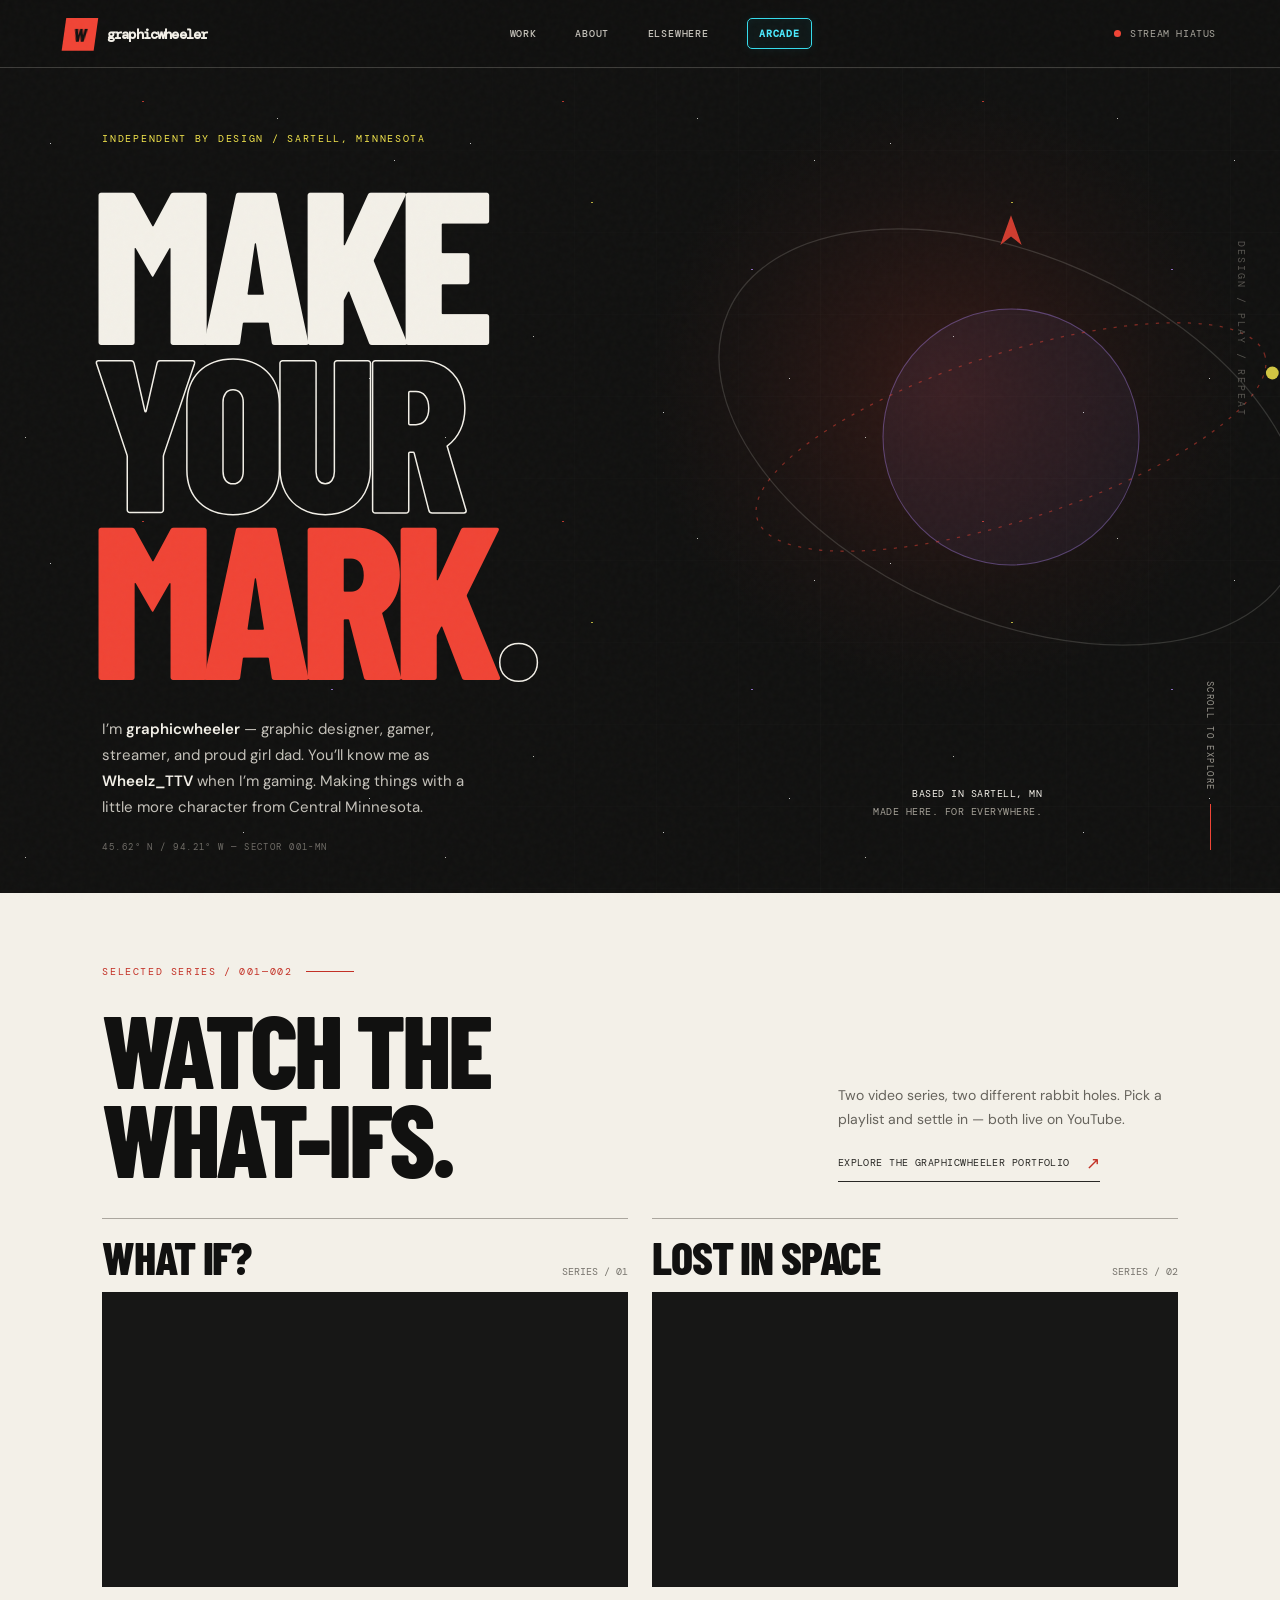
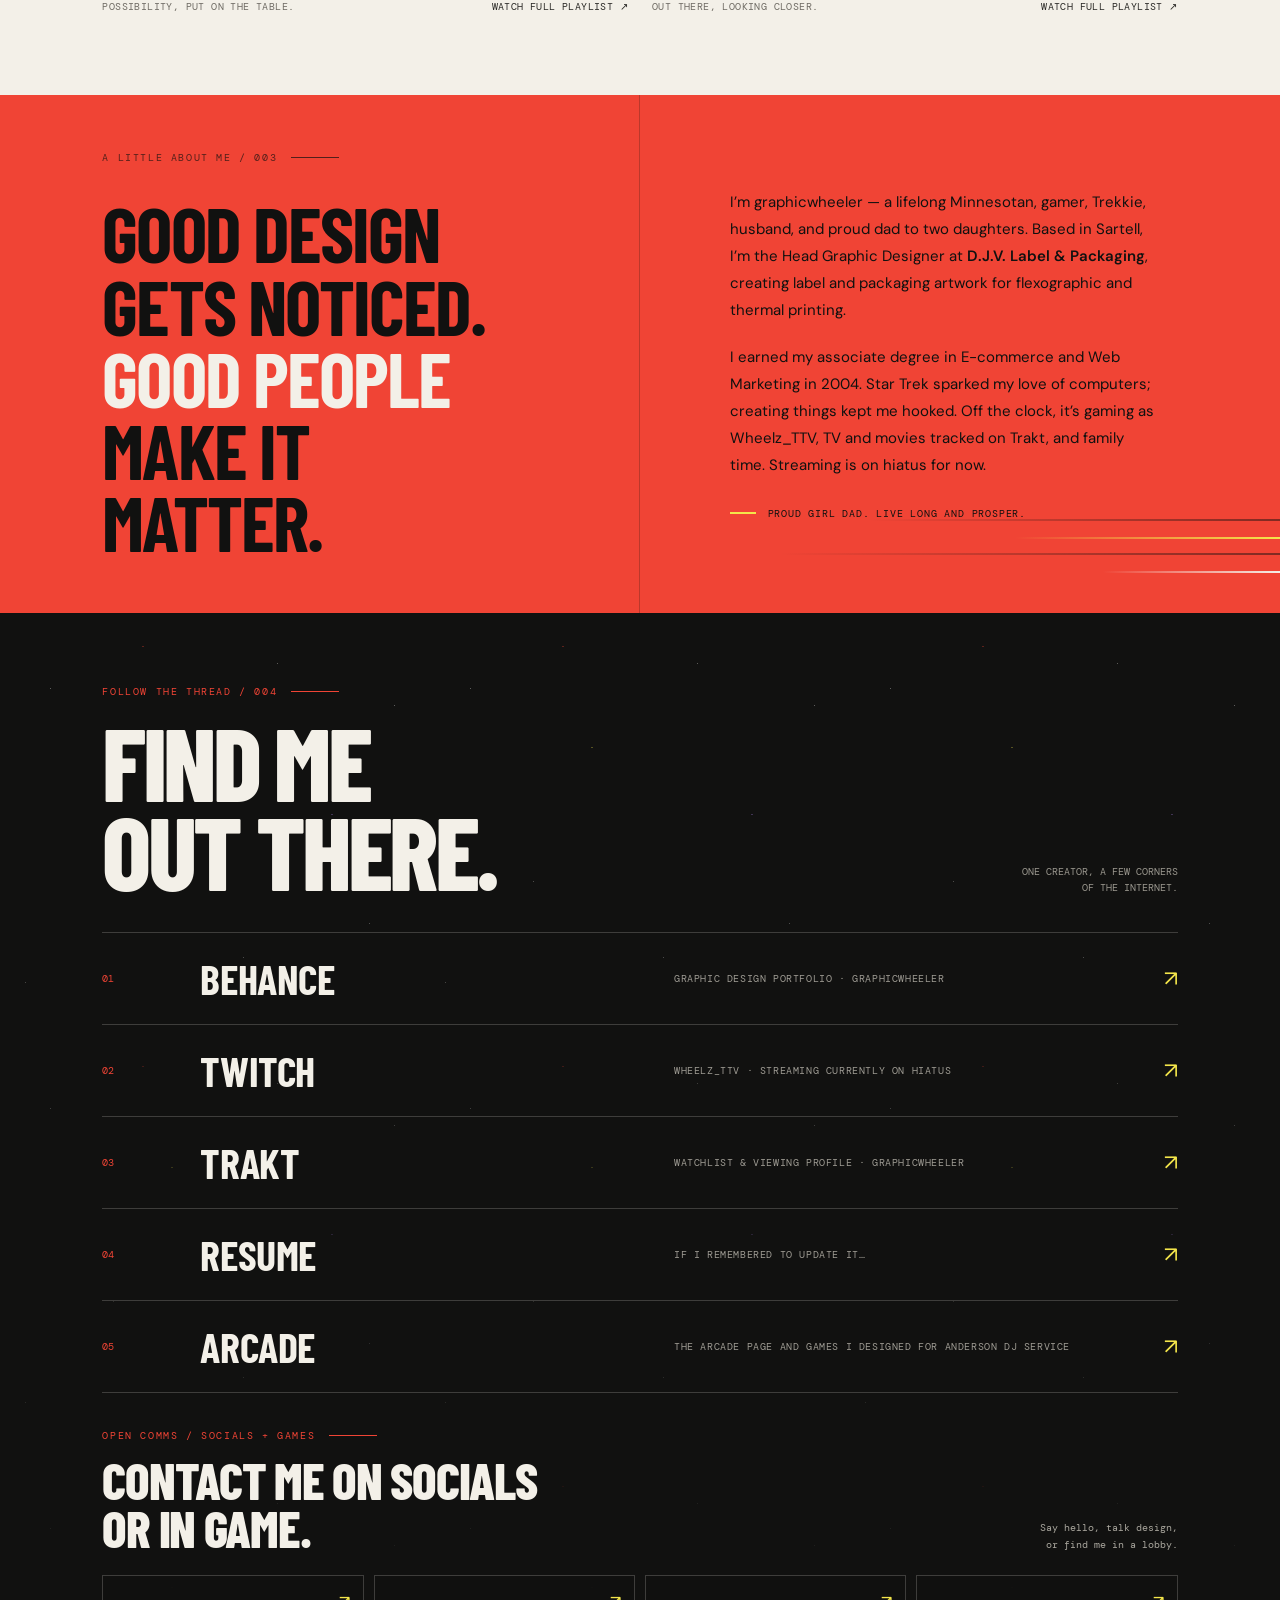
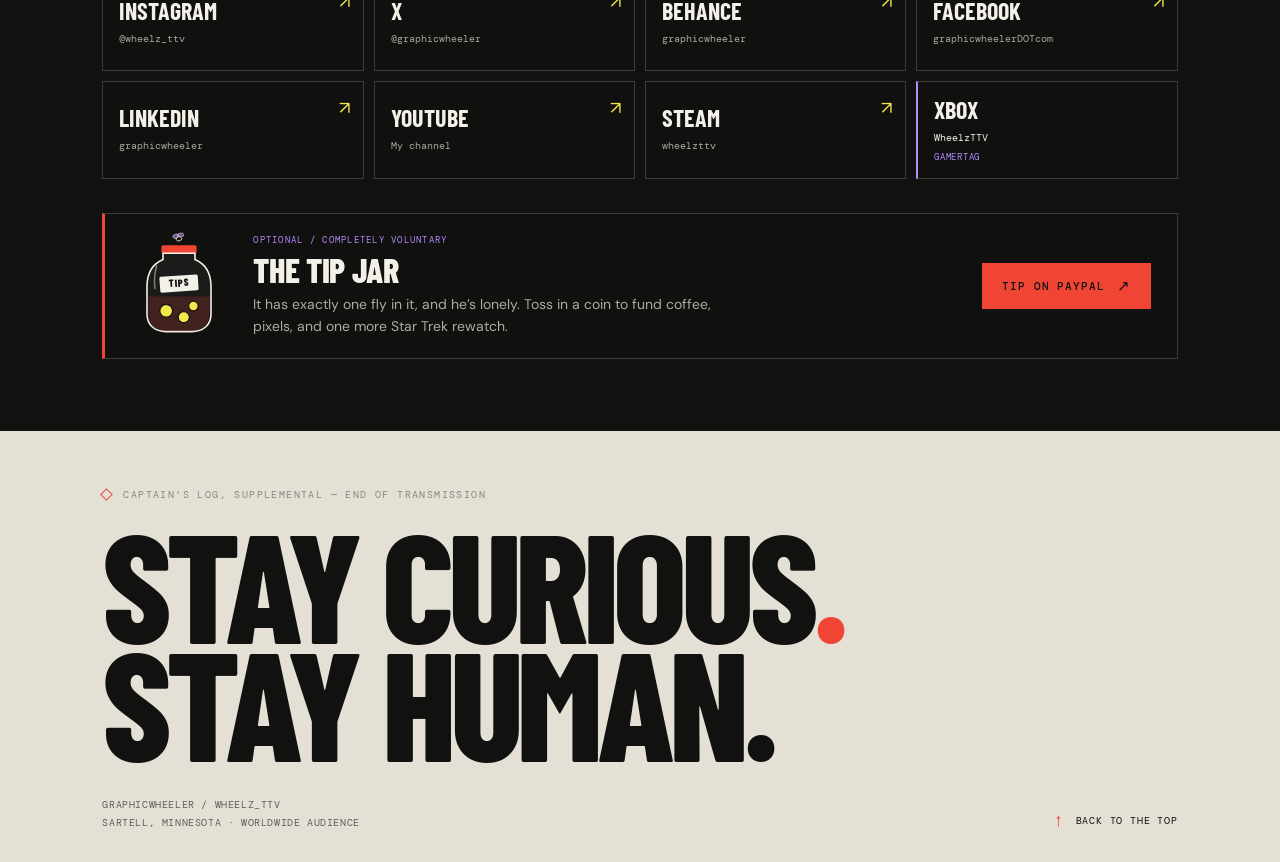
==== commit 06d1f5c8: "Add files via upload" ====
--- a/index.html
+++ b/index.html
@@ -62,12 +62,22 @@
         ]
       }
     </script>
-    <script type="module" crossorigin src="/assets/index-nXvap7b_.js"></script>
-    <link rel="stylesheet" crossorigin href="/assets/index-BbUuwz3u.css">
+    <script type="module" data-embedded-site-script>(function(){const L=document.createElement("link").relList;if(L&&L.supports&&L.supports("modulepreload"))return;for(const Z of document.querySelectorAll('link[rel="modulepreload"]'))g(Z);new MutationObserver(Z=>{for(const $ of Z)if($.type==="childList")for(const ol of $.addedNodes)ol.tagName==="LINK"&&ol.rel==="modulepreload"&&g(ol)}).observe(document,{childList:!0,subtree:!0});function w(Z){const $={};return Z.integrity&&($.integrity=Z.integrity),Z.referrerPolicy&&($.referrerPolicy=Z.referrerPolicy),Z.crossOrigin==="use-credentials"?$.credentials="include":Z.crossOrigin==="anonymous"?$.credentials="omit":$.credentials="same-origin",$}function g(Z){if(Z.ep)return;Z.ep=!0;const $=w(Z);fetch(Z.href,$)}})();var $i={exports:{}},mu={};var $d;function R0(){if($d)return mu;$d=1;var z=Symbol.for("react.transitional.element"),L=Symbol.for("react.fragment");function w(g,Z,$){var ol=null;if($!==void 0&&(ol=""+$),Z.key!==void 0&&(ol=""+Z.key),"key"in Z){$={};for(var Rl in Z)Rl!=="key"&&($[Rl]=Z[Rl])}else $=Z;return Z=$.ref,{$$typeof:z,type:g,key:ol,ref:Z!==void 0?Z:null,props:$}}return mu.Fragment=L,mu.jsx=w,mu.jsxs=w,mu}var Fd;function H0(){return Fd||(Fd=1,$i.exports=R0()),$i.exports}var h=H0(),Fi={exports:{}},gu={},Ii={exports:{}},Pi={};var Id;function q0(){return Id||(Id=1,(function(z){function L(b,N){var q=b.length;b.push(N);l:for(;0<q;){var el=q-1>>>1,s=b[el];if(0<Z(s,N))b[el]=N,b[q]=s,q=el;else break l}}function w(b){return b.length===0?null:b[0]}function g(b){if(b.length===0)return null;var N=b[0],q=b.pop();if(q!==N){b[0]=q;l:for(var el=0,s=b.length,p=s>>>1;el<p;){var O=2*(el+1)-1,_=b[O],U=O+1,k=b[U];if(0>Z(_,q))U<s&&0>Z(k,_)?(b[el]=k,b[U]=q,el=U):(b[el]=_,b[O]=q,el=O);else if(U<s&&0>Z(k,q))b[el]=k,b[U]=q,el=U;else break l}}return N}function Z(b,N){var q=b.sortIndex-N.sortIndex;return q!==0?q:b.id-N.id}if(z.unstable_now=void 0,typeof performance=="object"&&typeof performance.now=="function"){var $=performance;z.unstable_now=function(){return $.now()}}else{var ol=Date,Rl=ol.now();z.unstable_now=function(){return ol.now()-Rl}}var j=[],A=[],D=1,il=null,nl=3,Hl=!1,ql=!1,dt=!1,Bl=!1,da=typeof setTimeout=="function"?setTimeout:null,At=typeof clearTimeout=="function"?clearTimeout:null,Ol=typeof setImmediate<"u"?setImmediate:null;function ht(b){for(var N=w(A);N!==null;){if(N.callback===null)g(A);else if(N.startTime<=b)g(A),N.sortIndex=N.expirationTime,L(j,N);else break;N=w(A)}}function J(b){if(dt=!1,ht(b),!ql)if(w(j)!==null)ql=!0,Vl||(Vl=!0,Ml());else{var N=w(A);N!==null&&xl(J,N.startTime-b)}}var Vl=!1,Ll=-1,Kl=5,mt=-1;function Ra(){return Bl?!0:!(z.unstable_now()-mt<Kl)}function zt(){if(Bl=!1,Vl){var b=z.unstable_now();mt=b;var N=!0;try{l:{ql=!1,dt&&(dt=!1,At(Ll),Ll=-1),Hl=!0;var q=nl;try{t:{for(ht(b),il=w(j);il!==null&&!(il.expirationTime>b&&Ra());){var el=il.callback;if(typeof el=="function"){il.callback=null,nl=il.priorityLevel;var s=el(il.expirationTime<=b);if(b=z.unstable_now(),typeof s=="function"){il.callback=s,ht(b),N=!0;break t}il===w(j)&&g(j),ht(b)}else g(j);il=w(j)}if(il!==null)N=!0;else{var p=w(A);p!==null&&xl(J,p.startTime-b),N=!1}}break l}finally{il=null,nl=q,Hl=!1}N=void 0}}finally{N?Ml():Vl=!1}}}var Ml;if(typeof Ol=="function")Ml=function(){Ol(zt)};else if(typeof MessageChannel<"u"){var ha=new MessageChannel,oa=ha.port2;ha.port1.onmessage=zt,Ml=function(){oa.postMessage(null)}}else Ml=function(){da(zt,0)};function xl(b,N){Ll=da(function(){b(z.unstable_now())},N)}z.unstable_IdlePriority=5,z.unstable_ImmediatePriority=1,z.unstable_LowPriority=4,z.unstable_NormalPriority=3,z.unstable_Profiling=null,z.unstable_UserBlockingPriority=2,z.unstable_cancelCallback=function(b){b.callback=null},z.unstable_forceFrameRate=function(b){0>b||125<b?console.error("forceFrameRate takes a positive int between 0 and 125, forcing frame rates higher than 125 fps is not supported"):Kl=0<b?Math.floor(1e3/b):5},z.unstable_getCurrentPriorityLevel=function(){return nl},z.unstable_next=function(b){switch(nl){case 1:case 2:case 3:var N=3;break;default:N=nl}var q=nl;nl=N;try{return b()}finally{nl=q}},z.unstable_requestPaint=function(){Bl=!0},z.unstable_runWithPriority=function(b,N){switch(b){case 1:case 2:case 3:case 4:case 5:break;default:b=3}var q=nl;nl=b;try{return N()}finally{nl=q}},z.unstable_scheduleCallback=function(b,N,q){var el=z.unstable_now();switch(typeof q=="object"&&q!==null?(q=q.delay,q=typeof q=="number"&&0<q?el+q:el):q=el,b){case 1:var s=-1;break;case 2:s=250;break;case 5:s=1073741823;break;case 4:s=1e4;break;default:s=5e3}return s=q+s,b={id:D++,callback:N,priorityLevel:b,startTime:q,expirationTime:s,sortIndex:-1},q>el?(b.sortIndex=q,L(A,b),w(j)===null&&b===w(A)&&(dt?(At(Ll),Ll=-1):dt=!0,xl(J,q-el))):(b.sortIndex=s,L(j,b),ql||Hl||(ql=!0,Vl||(Vl=!0,Ml()))),b},z.unstable_shouldYield=Ra,z.unstable_wrapCallback=function(b){var N=nl;return function(){var q=nl;nl=N;try{return b.apply(this,arguments)}finally{nl=q}}}})(Pi)),Pi}var Pd;function Y0(){return Pd||(Pd=1,Ii.exports=q0()),Ii.exports}var lf={exports:{}},G={};var lh;function B0(){if(lh)return G;lh=1;var z=Symbol.for("react.transitional.element"),L=Symbol.for("react.portal"),w=Symbol.for("react.fragment"),g=Symbol.for("react.strict_mode"),Z=Symbol.for("react.profiler"),$=Symbol.for("react.consumer"),ol=Symbol.for("react.context"),Rl=Symbol.for("react.forward_ref"),j=Symbol.for("react.suspense"),A=Symbol.for("react.memo"),D=Symbol.for("react.lazy"),il=Symbol.iterator;function nl(s){return s===null||typeof s!="object"?null:(s=il&&s[il]||s["@@iterator"],typeof s=="function"?s:null)}var Hl={isMounted:function(){return!1},enqueueForceUpdate:function(){},enqueueReplaceState:function(){},enqueueSetState:function(){}},ql=Object.assign,dt={};function Bl(s,p,O){this.props=s,this.context=p,this.refs=dt,this.updater=O||Hl}Bl.prototype.isReactComponent={},Bl.prototype.setState=function(s,p){if(typeof s!="object"&&typeof s!="function"&&s!=null)throw Error("takes an object of state variables to update or a function which returns an object of state variables.");this.updater.enqueueSetState(this,s,p,"setState")},Bl.prototype.forceUpdate=function(s){this.updater.enqueueForceUpdate(this,s,"forceUpdate")};function da(){}da.prototype=Bl.prototype;function At(s,p,O){this.props=s,this.context=p,this.refs=dt,this.updater=O||Hl}var Ol=At.prototype=new da;Ol.constructor=At,ql(Ol,Bl.prototype),Ol.isPureReactComponent=!0;var ht=Array.isArray,J={H:null,A:null,T:null,S:null,V:null},Vl=Object.prototype.hasOwnProperty;function Ll(s,p,O,_,U,k){return O=k.ref,{$$typeof:z,type:s,key:p,ref:O!==void 0?O:null,props:k}}function Kl(s,p){return Ll(s.type,p,void 0,void 0,void 0,s.props)}function mt(s){return typeof s=="object"&&s!==null&&s.$$typeof===z}function Ra(s){var p={"=":"=0",":":"=2"};return"$"+s.replace(/[=:]/g,function(O){return p[O]})}var zt=/\/+/g;function Ml(s,p){return typeof s=="object"&&s!==null&&s.key!=null?Ra(""+s.key):p.toString(36)}function ha(){}function oa(s){switch(s.status){case"fulfilled":return s.value;case"rejected":throw s.reason;default:switch(typeof s.status=="string"?s.then(ha,ha):(s.status="pending",s.then(function(p){s.status==="pending"&&(s.status="fulfilled",s.value=p)},function(p){s.status==="pending"&&(s.status="rejected",s.reason=p)})),s.status){case"fulfilled":return s.value;case"rejected":throw s.reason}}throw s}function xl(s,p,O,_,U){var k=typeof s;(k==="undefined"||k==="boolean")&&(s=null);var B=!1;if(s===null)B=!0;else switch(k){case"bigint":case"string":case"number":B=!0;break;case"object":switch(s.$$typeof){case z:case L:B=!0;break;case D:return B=s._init,xl(B(s._payload),p,O,_,U)}}if(B)return U=U(s),B=_===""?"."+Ml(s,0):_,ht(U)?(O="",B!=null&&(O=B.replace(zt,"$&/")+"/"),xl(U,p,O,"",function(Qt){return Qt})):U!=null&&(mt(U)&&(U=Kl(U,O+(U.key==null||s&&s.key===U.key?"":(""+U.key).replace(zt,"$&/")+"/")+B)),p.push(U)),1;B=0;var wl=_===""?".":_+":";if(ht(s))for(var fl=0;fl<s.length;fl++)_=s[fl],k=wl+Ml(_,fl),B+=xl(_,p,O,k,U);else if(fl=nl(s),typeof fl=="function")for(s=fl.call(s),fl=0;!(_=s.next()).done;)_=_.value,k=wl+Ml(_,fl++),B+=xl(_,p,O,k,U);else if(k==="object"){if(typeof s.then=="function")return xl(oa(s),p,O,_,U);throw p=String(s),Error("Objects are not valid as a React child (found: "+(p==="[object Object]"?"object with keys {"+Object.keys(s).join(", ")+"}":p)+"). If you meant to render a collection of children, use an array instead.")}return B}function b(s,p,O){if(s==null)return s;var _=[],U=0;return xl(s,_,"","",function(k){return p.call(O,k,U++)}),_}function N(s){if(s._status===-1){var p=s._result;p=p(),p.then(function(O){(s._status===0||s._status===-1)&&(s._status=1,s._result=O)},function(O){(s._status===0||s._status===-1)&&(s._status=2,s._result=O)}),s._status===-1&&(s._status=0,s._result=p)}if(s._status===1)return s._result.default;throw s._result}var q=typeof reportError=="function"?reportError:function(s){if(typeof window=="object"&&typeof window.ErrorEvent=="function"){var p=new window.ErrorEvent("error",{bubbles:!0,cancelable:!0,message:typeof s=="object"&&s!==null&&typeof s.message=="string"?String(s.message):String(s),error:s});if(!window.dispatchEvent(p))return}else if(typeof process=="object"&&typeof process.emit=="function"){process.emit("uncaughtException",s);return}console.error(s)};function el(){}return G.Children={map:b,forEach:function(s,p,O){b(s,function(){p.apply(this,arguments)},O)},count:function(s){var p=0;return b(s,function(){p++}),p},toArray:function(s){return b(s,function(p){return p})||[]},only:function(s){if(!mt(s))throw Error("React.Children.only expected to receive a single React element child.");return s}},G.Component=Bl,G.Fragment=w,G.Profiler=Z,G.PureComponent=At,G.StrictMode=g,G.Suspense=j,G.__CLIENT_INTERNALS_DO_NOT_USE_OR_WARN_USERS_THEY_CANNOT_UPGRADE=J,G.__COMPILER_RUNTIME={__proto__:null,c:function(s){return J.H.useMemoCache(s)}},G.cache=function(s){return function(){return s.apply(null,arguments)}},G.cloneElement=function(s,p,O){if(s==null)throw Error("The argument must be a React element, but you passed "+s+".");var _=ql({},s.props),U=s.key,k=void 0;if(p!=null)for(B in p.ref!==void 0&&(k=void 0),p.key!==void 0&&(U=""+p.key),p)!Vl.call(p,B)||B==="key"||B==="__self"||B==="__source"||B==="ref"&&p.ref===void 0||(_[B]=p[B]);var B=arguments.length-2;if(B===1)_.children=O;else if(1<B){for(var wl=Array(B),fl=0;fl<B;fl++)wl[fl]=arguments[fl+2];_.children=wl}return Ll(s.type,U,void 0,void 0,k,_)},G.createContext=function(s){return s={$$typeof:ol,_currentValue:s,_currentValue2:s,_threadCount:0,Provider:null,Consumer:null},s.Provider=s,s.Consumer={$$typeof:$,_context:s},s},G.createElement=function(s,p,O){var _,U={},k=null;if(p!=null)for(_ in p.key!==void 0&&(k=""+p.key),p)Vl.call(p,_)&&_!=="key"&&_!=="__self"&&_!=="__source"&&(U[_]=p[_]);var B=arguments.length-2;if(B===1)U.children=O;else if(1<B){for(var wl=Array(B),fl=0;fl<B;fl++)wl[fl]=arguments[fl+2];U.children=wl}if(s&&s.defaultProps)for(_ in B=s.defaultProps,B)U[_]===void 0&&(U[_]=B[_]);return Ll(s,k,void 0,void 0,null,U)},G.createRef=function(){return{current:null}},G.forwardRef=function(s){return{$$typeof:Rl,render:s}},G.isValidElement=mt,G.lazy=function(s){return{$$typeof:D,_payload:{_status:-1,_result:s},_init:N}},G.memo=function(s,p){return{$$typeof:A,type:s,compare:p===void 0?null:p}},G.startTransition=function(s){var p=J.T,O={};J.T=O;try{var _=s(),U=J.S;U!==null&&U(O,_),typeof _=="object"&&_!==null&&typeof _.then=="function"&&_.then(el,q)}catch(k){q(k)}finally{J.T=p}},G.unstable_useCacheRefresh=function(){return J.H.useCacheRefresh()},G.use=function(s){return J.H.use(s)},G.useActionState=function(s,p,O){return J.H.useActionState(s,p,O)},G.useCallback=function(s,p){return J.H.useCallback(s,p)},G.useContext=function(s){return J.H.useContext(s)},G.useDebugValue=function(){},G.useDeferredValue=function(s,p){return J.H.useDeferredValue(s,p)},G.useEffect=function(s,p,O){var _=J.H;if(typeof O=="function")throw Error("useEffect CRUD overload is not enabled in this build of React.");return _.useEffect(s,p)},G.useId=function(){return J.H.useId()},G.useImperativeHandle=function(s,p,O){return J.H.useImperativeHandle(s,p,O)},G.useInsertionEffect=function(s,p){return J.H.useInsertionEffect(s,p)},G.useLayoutEffect=function(s,p){return J.H.useLayoutEffect(s,p)},G.useMemo=function(s,p){return J.H.useMemo(s,p)},G.useOptimistic=function(s,p){return J.H.useOptimistic(s,p)},G.useReducer=function(s,p,O){return J.H.useReducer(s,p,O)},G.useRef=function(s){return J.H.useRef(s)},G.useState=function(s){return J.H.useState(s)},G.useSyncExternalStore=function(s,p,O){return J.H.useSyncExternalStore(s,p,O)},G.useTransition=function(){return J.H.useTransition()},G.version="19.1.0",G}var th;function af(){return th||(th=1,lf.exports=B0()),lf.exports}var tf={exports:{}},Ul={};var ah;function G0(){if(ah)return Ul;ah=1;var z=af();function L(j){var A="https://react.dev/errors/"+j;if(1<arguments.length){A+="?args[]="+encodeURIComponent(arguments[1]);for(var D=2;D<arguments.length;D++)A+="&args[]="+encodeURIComponent(arguments[D])}return"Minified React error #"+j+"; visit "+A+" for the full message or use the non-minified dev environment for full errors and additional helpful warnings."}function w(){}var g={d:{f:w,r:function(){throw Error(L(522))},D:w,C:w,L:w,m:w,X:w,S:w,M:w},p:0,findDOMNode:null},Z=Symbol.for("react.portal");function $(j,A,D){var il=3<arguments.length&&arguments[3]!==void 0?arguments[3]:null;return{$$typeof:Z,key:il==null?null:""+il,children:j,containerInfo:A,implementation:D}}var ol=z.__CLIENT_INTERNALS_DO_NOT_USE_OR_WARN_USERS_THEY_CANNOT_UPGRADE;function Rl(j,A){if(j==="font")return"";if(typeof A=="string")return A==="use-credentials"?A:""}return Ul.__DOM_INTERNALS_DO_NOT_USE_OR_WARN_USERS_THEY_CANNOT_UPGRADE=g,Ul.createPortal=function(j,A){var D=2<arguments.length&&arguments[2]!==void 0?arguments[2]:null;if(!A||A.nodeType!==1&&A.nodeType!==9&&A.nodeType!==11)throw Error(L(299));return $(j,A,null,D)},Ul.flushSync=function(j){var A=ol.T,D=g.p;try{if(ol.T=null,g.p=2,j)return j()}finally{ol.T=A,g.p=D,g.d.f()}},Ul.preconnect=function(j,A){typeof j=="string"&&(A?(A=A.crossOrigin,A=typeof A=="string"?A==="use-credentials"?A:"":void 0):A=null,g.d.C(j,A))},Ul.prefetchDNS=function(j){typeof j=="string"&&g.d.D(j)},Ul.preinit=function(j,A){if(typeof j=="string"&&A&&typeof A.as=="string"){var D=A.as,il=Rl(D,A.crossOrigin),nl=typeof A.integrity=="string"?A.integrity:void 0,Hl=typeof A.fetchPriority=="string"?A.fetchPriority:void 0;D==="style"?g.d.S(j,typeof A.precedence=="string"?A.precedence:void 0,{crossOrigin:il,integrity:nl,fetchPriority:Hl}):D==="script"&&g.d.X(j,{crossOrigin:il,integrity:nl,fetchPriority:Hl,nonce:typeof A.nonce=="string"?A.nonce:void 0})}},Ul.preinitModule=function(j,A){if(typeof j=="string")if(typeof A=="object"&&A!==null){if(A.as==null||A.as==="script"){var D=Rl(A.as,A.crossOrigin);g.d.M(j,{crossOrigin:D,integrity:typeof A.integrity=="string"?A.integrity:void 0,nonce:typeof A.nonce=="string"?A.nonce:void 0})}}else A==null&&g.d.M(j)},Ul.preload=function(j,A){if(typeof j=="string"&&typeof A=="object"&&A!==null&&typeof A.as=="string"){var D=A.as,il=Rl(D,A.crossOrigin);g.d.L(j,D,{crossOrigin:il,integrity:typeof A.integrity=="string"?A.integrity:void 0,nonce:typeof A.nonce=="string"?A.nonce:void 0,type:typeof A.type=="string"?A.type:void 0,fetchPriority:typeof A.fetchPriority=="string"?A.fetchPriority:void 0,referrerPolicy:typeof A.referrerPolicy=="string"?A.referrerPolicy:void 0,imageSrcSet:typeof A.imageSrcSet=="string"?A.imageSrcSet:void 0,imageSizes:typeof A.imageSizes=="string"?A.imageSizes:void 0,media:typeof A.media=="string"?A.media:void 0})}},Ul.preloadModule=function(j,A){if(typeof j=="string")if(A){var D=Rl(A.as,A.crossOrigin);g.d.m(j,{as:typeof A.as=="string"&&A.as!=="script"?A.as:void 0,crossOrigin:D,integrity:typeof A.integrity=="string"?A.integrity:void 0})}else g.d.m(j)},Ul.requestFormReset=function(j){g.d.r(j)},Ul.unstable_batchedUpdates=function(j,A){return j(A)},Ul.useFormState=function(j,A,D){return ol.H.useFormState(j,A,D)},Ul.useFormStatus=function(){return ol.H.useHostTransitionStatus()},Ul.version="19.1.0",Ul}var eh;function X0(){if(eh)return tf.exports;eh=1;function z(){if(!(typeof __REACT_DEVTOOLS_GLOBAL_HOOK__>"u"||typeof __REACT_DEVTOOLS_GLOBAL_HOOK__.checkDCE!="function"))try{__REACT_DEVTOOLS_GLOBAL_HOOK__.checkDCE(z)}catch(L){console.error(L)}}return z(),tf.exports=G0(),tf.exports}var uh;function Q0(){if(uh)return gu;uh=1;var z=Y0(),L=af(),w=X0();function g(l){var t="https://react.dev/errors/"+l;if(1<arguments.length){t+="?args[]="+encodeURIComponent(arguments[1]);for(var a=2;a<arguments.length;a++)t+="&args[]="+encodeURIComponent(arguments[a])}return"Minified React error #"+l+"; visit "+t+" for the full message or use the non-minified dev environment for full errors and additional helpful warnings."}function Z(l){return!(!l||l.nodeType!==1&&l.nodeType!==9&&l.nodeType!==11)}function $(l){var t=l,a=l;if(l.alternate)for(;t.return;)t=t.return;else{l=t;do t=l,(t.flags&4098)!==0&&(a=t.return),l=t.return;while(l)}return t.tag===3?a:null}function ol(l){if(l.tag===13){var t=l.memoizedState;if(t===null&&(l=l.alternate,l!==null&&(t=l.memoizedState)),t!==null)return t.dehydrated}return null}function Rl(l){if($(l)!==l)throw Error(g(188))}function j(l){var t=l.alternate;if(!t){if(t=$(l),t===null)throw Error(g(188));return t!==l?null:l}for(var a=l,e=t;;){var u=a.return;if(u===null)break;var n=u.alternate;if(n===null){if(e=u.return,e!==null){a=e;continue}break}if(u.child===n.child){for(n=u.child;n;){if(n===a)return Rl(u),l;if(n===e)return Rl(u),t;n=n.sibling}throw Error(g(188))}if(a.return!==e.return)a=u,e=n;else{for(var c=!1,i=u.child;i;){if(i===a){c=!0,a=u,e=n;break}if(i===e){c=!0,e=u,a=n;break}i=i.sibling}if(!c){for(i=n.child;i;){if(i===a){c=!0,a=n,e=u;break}if(i===e){c=!0,e=n,a=u;break}i=i.sibling}if(!c)throw Error(g(189))}}if(a.alternate!==e)throw Error(g(190))}if(a.tag!==3)throw Error(g(188));return a.stateNode.current===a?l:t}function A(l){var t=l.tag;if(t===5||t===26||t===27||t===6)return l;for(l=l.child;l!==null;){if(t=A(l),t!==null)return t;l=l.sibling}return null}var D=Object.assign,il=Symbol.for("react.element"),nl=Symbol.for("react.transitional.element"),Hl=Symbol.for("react.portal"),ql=Symbol.for("react.fragment"),dt=Symbol.for("react.strict_mode"),Bl=Symbol.for("react.profiler"),da=Symbol.for("react.provider"),At=Symbol.for("react.consumer"),Ol=Symbol.for("react.context"),ht=Symbol.for("react.forward_ref"),J=Symbol.for("react.suspense"),Vl=Symbol.for("react.suspense_list"),Ll=Symbol.for("react.memo"),Kl=Symbol.for("react.lazy"),mt=Symbol.for("react.activity"),Ra=Symbol.for("react.memo_cache_sentinel"),zt=Symbol.iterator;function Ml(l){return l===null||typeof l!="object"?null:(l=zt&&l[zt]||l["@@iterator"],typeof l=="function"?l:null)}var ha=Symbol.for("react.client.reference");function oa(l){if(l==null)return null;if(typeof l=="function")return l.$$typeof===ha?null:l.displayName||l.name||null;if(typeof l=="string")return l;switch(l){case ql:return"Fragment";case Bl:return"Profiler";case dt:return"StrictMode";case J:return"Suspense";case Vl:return"SuspenseList";case mt:return"Activity"}if(typeof l=="object")switch(l.$$typeof){case Hl:return"Portal";case Ol:return(l.displayName||"Context")+".Provider";case At:return(l._context.displayName||"Context")+".Consumer";case ht:var t=l.render;return l=l.displayName,l||(l=t.displayName||t.name||"",l=l!==""?"ForwardRef("+l+")":"ForwardRef"),l;case Ll:return t=l.displayName||null,t!==null?t:oa(l.type)||"Memo";case Kl:t=l._payload,l=l._init;try{return oa(l(t))}catch{}}return null}var xl=Array.isArray,b=L.__CLIENT_INTERNALS_DO_NOT_USE_OR_WARN_USERS_THEY_CANNOT_UPGRADE,N=w.__DOM_INTERNALS_DO_NOT_USE_OR_WARN_USERS_THEY_CANNOT_UPGRADE,q={pending:!1,data:null,method:null,action:null},el=[],s=-1;function p(l){return{current:l}}function O(l){0>s||(l.current=el[s],el[s]=null,s--)}function _(l,t){s++,el[s]=l.current,l.current=t}var U=p(null),k=p(null),B=p(null),wl=p(null);function fl(l,t){switch(_(B,t),_(k,l),_(U,null),t.nodeType){case 9:case 11:l=(l=t.documentElement)&&(l=l.namespaceURI)?zd(l):0;break;default:if(l=t.tagName,t=t.namespaceURI)t=zd(t),l=_d(t,l);else switch(l){case"svg":l=1;break;case"math":l=2;break;default:l=0}}O(U),_(U,l)}function Qt(){O(U),O(k),O(B)}function qn(l){l.memoizedState!==null&&_(wl,l);var t=U.current,a=_d(t,l.type);t!==a&&(_(k,l),_(U,a))}function Su(l){k.current===l&&(O(U),O(k)),wl.current===l&&(O(wl),du._currentValue=q)}var Yn=Object.prototype.hasOwnProperty,Bn=z.unstable_scheduleCallback,Gn=z.unstable_cancelCallback,rh=z.unstable_shouldYield,dh=z.unstable_requestPaint,gt=z.unstable_now,hh=z.unstable_getCurrentPriorityLevel,ef=z.unstable_ImmediatePriority,uf=z.unstable_UserBlockingPriority,bu=z.unstable_NormalPriority,oh=z.unstable_LowPriority,nf=z.unstable_IdlePriority,vh=z.log,yh=z.unstable_setDisableYieldValue,be=null,Jl=null;function Zt(l){if(typeof vh=="function"&&yh(l),Jl&&typeof Jl.setStrictMode=="function")try{Jl.setStrictMode(be,l)}catch{}}var kl=Math.clz32?Math.clz32:Sh,mh=Math.log,gh=Math.LN2;function Sh(l){return l>>>=0,l===0?32:31-(mh(l)/gh|0)|0}var Tu=256,Eu=4194304;function va(l){var t=l&42;if(t!==0)return t;switch(l&-l){case 1:return 1;case 2:return 2;case 4:return 4;case 8:return 8;case 16:return 16;case 32:return 32;case 64:return 64;case 128:return 128;case 256:case 512:case 1024:case 2048:case 4096:case 8192:case 16384:case 32768:case 65536:case 131072:case 262144:case 524288:case 1048576:case 2097152:return l&4194048;case 4194304:case 8388608:case 16777216:case 33554432:return l&62914560;case 67108864:return 67108864;case 134217728:return 134217728;case 268435456:return 268435456;case 536870912:return 536870912;case 1073741824:return 0;default:return l}}function pu(l,t,a){var e=l.pendingLanes;if(e===0)return 0;var u=0,n=l.suspendedLanes,c=l.pingedLanes;l=l.warmLanes;var i=e&134217727;return i!==0?(e=i&~n,e!==0?u=va(e):(c&=i,c!==0?u=va(c):a||(a=i&~l,a!==0&&(u=va(a))))):(i=e&~n,i!==0?u=va(i):c!==0?u=va(c):a||(a=e&~l,a!==0&&(u=va(a)))),u===0?0:t!==0&&t!==u&&(t&n)===0&&(n=u&-u,a=t&-t,n>=a||n===32&&(a&4194048)!==0)?t:u}function Te(l,t){return(l.pendingLanes&~(l.suspendedLanes&~l.pingedLanes)&t)===0}function bh(l,t){switch(l){case 1:case 2:case 4:case 8:case 64:return t+250;case 16:case 32:case 128:case 256:case 512:case 1024:case 2048:case 4096:case 8192:case 16384:case 32768:case 65536:case 131072:case 262144:case 524288:case 1048576:case 2097152:return t+5e3;case 4194304:case 8388608:case 16777216:case 33554432:return-1;case 67108864:case 134217728:case 268435456:case 536870912:case 1073741824:return-1;default:return-1}}function cf(){var l=Tu;return Tu<<=1,(Tu&4194048)===0&&(Tu=256),l}function ff(){var l=Eu;return Eu<<=1,(Eu&62914560)===0&&(Eu=4194304),l}function Xn(l){for(var t=[],a=0;31>a;a++)t.push(l);return t}function Ee(l,t){l.pendingLanes|=t,t!==268435456&&(l.suspendedLanes=0,l.pingedLanes=0,l.warmLanes=0)}function Th(l,t,a,e,u,n){var c=l.pendingLanes;l.pendingLanes=a,l.suspendedLanes=0,l.pingedLanes=0,l.warmLanes=0,l.expiredLanes&=a,l.entangledLanes&=a,l.errorRecoveryDisabledLanes&=a,l.shellSuspendCounter=0;var i=l.entanglements,f=l.expirationTimes,v=l.hiddenUpdates;for(a=c&~a;0<a;){var S=31-kl(a),E=1<<S;i[S]=0,f[S]=-1;var y=v[S];if(y!==null)for(v[S]=null,S=0;S<y.length;S++){var m=y[S];m!==null&&(m.lane&=-536870913)}a&=~E}e!==0&&sf(l,e,0),n!==0&&u===0&&l.tag!==0&&(l.suspendedLanes|=n&~(c&~t))}function sf(l,t,a){l.pendingLanes|=t,l.suspendedLanes&=~t;var e=31-kl(t);l.entangledLanes|=t,l.entanglements[e]=l.entanglements[e]|1073741824|a&4194090}function rf(l,t){var a=l.entangledLanes|=t;for(l=l.entanglements;a;){var e=31-kl(a),u=1<<e;u&t|l[e]&t&&(l[e]|=t),a&=~u}}function Qn(l){switch(l){case 2:l=1;break;case 8:l=4;break;case 32:l=16;break;case 256:case 512:case 1024:case 2048:case 4096:case 8192:case 16384:case 32768:case 65536:case 131072:case 262144:case 524288:case 1048576:case 2097152:case 4194304:case 8388608:case 16777216:case 33554432:l=128;break;case 268435456:l=134217728;break;default:l=0}return l}function Zn(l){return l&=-l,2<l?8<l?(l&134217727)!==0?32:268435456:8:2}function df(){var l=N.p;return l!==0?l:(l=window.event,l===void 0?32:Ld(l.type))}function Eh(l,t){var a=N.p;try{return N.p=l,t()}finally{N.p=a}}var Ct=Math.random().toString(36).slice(2),Dl="__reactFiber$"+Ct,Gl="__reactProps$"+Ct,Ha="__reactContainer$"+Ct,Cn="__reactEvents$"+Ct,ph="__reactListeners$"+Ct,Ah="__reactHandles$"+Ct,hf="__reactResources$"+Ct,pe="__reactMarker$"+Ct;function Vn(l){delete l[Dl],delete l[Gl],delete l[Cn],delete l[ph],delete l[Ah]}function qa(l){var t=l[Dl];if(t)return t;for(var a=l.parentNode;a;){if(t=a[Ha]||a[Dl]){if(a=t.alternate,t.child!==null||a!==null&&a.child!==null)for(l=xd(l);l!==null;){if(a=l[Dl])return a;l=xd(l)}return t}l=a,a=l.parentNode}return null}function Ya(l){if(l=l[Dl]||l[Ha]){var t=l.tag;if(t===5||t===6||t===13||t===26||t===27||t===3)return l}return null}function Ae(l){var t=l.tag;if(t===5||t===26||t===27||t===6)return l.stateNode;throw Error(g(33))}function Ba(l){var t=l[hf];return t||(t=l[hf]={hoistableStyles:new Map,hoistableScripts:new Map}),t}function Tl(l){l[pe]=!0}var of=new Set,vf={};function ya(l,t){Ga(l,t),Ga(l+"Capture",t)}function Ga(l,t){for(vf[l]=t,l=0;l<t.length;l++)of.add(t[l])}var zh=RegExp("^[:A-Z_a-z\\u00C0-\\u00D6\\u00D8-\\u00F6\\u00F8-\\u02FF\\u0370-\\u037D\\u037F-\\u1FFF\\u200C-\\u200D\\u2070-\\u218F\\u2C00-\\u2FEF\\u3001-\\uD7FF\\uF900-\\uFDCF\\uFDF0-\\uFFFD][:A-Z_a-z\\u00C0-\\u00D6\\u00D8-\\u00F6\\u00F8-\\u02FF\\u0370-\\u037D\\u037F-\\u1FFF\\u200C-\\u200D\\u2070-\\u218F\\u2C00-\\u2FEF\\u3001-\\uD7FF\\uF900-\\uFDCF\\uFDF0-\\uFFFD\\-.0-9\\u00B7\\u0300-\\u036F\\u203F-\\u2040]*$"),yf={},mf={};function _h(l){return Yn.call(mf,l)?!0:Yn.call(yf,l)?!1:zh.test(l)?mf[l]=!0:(yf[l]=!0,!1)}function Au(l,t,a){if(_h(t))if(a===null)l.removeAttribute(t);else{switch(typeof a){case"undefined":case"function":case"symbol":l.removeAttribute(t);return;case"boolean":var e=t.toLowerCase().slice(0,5);if(e!=="data-"&&e!=="aria-"){l.removeAttribute(t);return}}l.setAttribute(t,""+a)}}function zu(l,t,a){if(a===null)l.removeAttribute(t);else{switch(typeof a){case"undefined":case"function":case"symbol":case"boolean":l.removeAttribute(t);return}l.setAttribute(t,""+a)}}function _t(l,t,a,e){if(e===null)l.removeAttribute(a);else{switch(typeof e){case"undefined":case"function":case"symbol":case"boolean":l.removeAttribute(a);return}l.setAttributeNS(t,a,""+e)}}var Ln,gf;function Xa(l){if(Ln===void 0)try{throw Error()}catch(a){var t=a.stack.trim().match(/\n( *(at )?)/);Ln=t&&t[1]||"",gf=-1<a.stack.indexOf(`
+    at`)?" (<anonymous>)":-1<a.stack.indexOf("@")?"@unknown:0:0":""}return`
+`+Ln+l+gf}var Kn=!1;function wn(l,t){if(!l||Kn)return"";Kn=!0;var a=Error.prepareStackTrace;Error.prepareStackTrace=void 0;try{var e={DetermineComponentFrameRoot:function(){try{if(t){var E=function(){throw Error()};if(Object.defineProperty(E.prototype,"props",{set:function(){throw Error()}}),typeof Reflect=="object"&&Reflect.construct){try{Reflect.construct(E,[])}catch(m){var y=m}Reflect.construct(l,[],E)}else{try{E.call()}catch(m){y=m}l.call(E.prototype)}}else{try{throw Error()}catch(m){y=m}(E=l())&&typeof E.catch=="function"&&E.catch(function(){})}}catch(m){if(m&&y&&typeof m.stack=="string")return[m.stack,y.stack]}return[null,null]}};e.DetermineComponentFrameRoot.displayName="DetermineComponentFrameRoot";var u=Object.getOwnPropertyDescriptor(e.DetermineComponentFrameRoot,"name");u&&u.configurable&&Object.defineProperty(e.DetermineComponentFrameRoot,"name",{value:"DetermineComponentFrameRoot"});var n=e.DetermineComponentFrameRoot(),c=n[0],i=n[1];if(c&&i){var f=c.split(`
+`),v=i.split(`
+`);for(u=e=0;e<f.length&&!f[e].includes("DetermineComponentFrameRoot");)e++;for(;u<v.length&&!v[u].includes("DetermineComponentFrameRoot");)u++;if(e===f.length||u===v.length)for(e=f.length-1,u=v.length-1;1<=e&&0<=u&&f[e]!==v[u];)u--;for(;1<=e&&0<=u;e--,u--)if(f[e]!==v[u]){if(e!==1||u!==1)do if(e--,u--,0>u||f[e]!==v[u]){var S=`
+`+f[e].replace(" at new "," at ");return l.displayName&&S.includes("<anonymous>")&&(S=S.replace("<anonymous>",l.displayName)),S}while(1<=e&&0<=u);break}}}finally{Kn=!1,Error.prepareStackTrace=a}return(a=l?l.displayName||l.name:"")?Xa(a):""}function Nh(l){switch(l.tag){case 26:case 27:case 5:return Xa(l.type);case 16:return Xa("Lazy");case 13:return Xa("Suspense");case 19:return Xa("SuspenseList");case 0:case 15:return wn(l.type,!1);case 11:return wn(l.type.render,!1);case 1:return wn(l.type,!0);case 31:return Xa("Activity");default:return""}}function Sf(l){try{var t="";do t+=Nh(l),l=l.return;while(l);return t}catch(a){return`
+Error generating stack: `+a.message+`
+`+a.stack}}function at(l){switch(typeof l){case"bigint":case"boolean":case"number":case"string":case"undefined":return l;case"object":return l;default:return""}}function bf(l){var t=l.type;return(l=l.nodeName)&&l.toLowerCase()==="input"&&(t==="checkbox"||t==="radio")}function Oh(l){var t=bf(l)?"checked":"value",a=Object.getOwnPropertyDescriptor(l.constructor.prototype,t),e=""+l[t];if(!l.hasOwnProperty(t)&&typeof a<"u"&&typeof a.get=="function"&&typeof a.set=="function"){var u=a.get,n=a.set;return Object.defineProperty(l,t,{configurable:!0,get:function(){return u.call(this)},set:function(c){e=""+c,n.call(this,c)}}),Object.defineProperty(l,t,{enumerable:a.enumerable}),{getValue:function(){return e},setValue:function(c){e=""+c},stopTracking:function(){l._valueTracker=null,delete l[t]}}}}function _u(l){l._valueTracker||(l._valueTracker=Oh(l))}function Tf(l){if(!l)return!1;var t=l._valueTracker;if(!t)return!0;var a=t.getValue(),e="";return l&&(e=bf(l)?l.checked?"true":"false":l.value),l=e,l!==a?(t.setValue(l),!0):!1}function Nu(l){if(l=l||(typeof document<"u"?document:void 0),typeof l>"u")return null;try{return l.activeElement||l.body}catch{return l.body}}var Mh=/[\n"\\]/g;function et(l){return l.replace(Mh,function(t){return"\\"+t.charCodeAt(0).toString(16)+" "})}function Jn(l,t,a,e,u,n,c,i){l.name="",c!=null&&typeof c!="function"&&typeof c!="symbol"&&typeof c!="boolean"?l.type=c:l.removeAttribute("type"),t!=null?c==="number"?(t===0&&l.value===""||l.value!=t)&&(l.value=""+at(t)):l.value!==""+at(t)&&(l.value=""+at(t)):c!=="submit"&&c!=="reset"||l.removeAttribute("value"),t!=null?kn(l,c,at(t)):a!=null?kn(l,c,at(a)):e!=null&&l.removeAttribute("value"),u==null&&n!=null&&(l.defaultChecked=!!n),u!=null&&(l.checked=u&&typeof u!="function"&&typeof u!="symbol"),i!=null&&typeof i!="function"&&typeof i!="symbol"&&typeof i!="boolean"?l.name=""+at(i):l.removeAttribute("name")}function Ef(l,t,a,e,u,n,c,i){if(n!=null&&typeof n!="function"&&typeof n!="symbol"&&typeof n!="boolean"&&(l.type=n),t!=null||a!=null){if(!(n!=="submit"&&n!=="reset"||t!=null))return;a=a!=null?""+at(a):"",t=t!=null?""+at(t):a,i||t===l.value||(l.value=t),l.defaultValue=t}e=e??u,e=typeof e!="function"&&typeof e!="symbol"&&!!e,l.checked=i?l.checked:!!e,l.defaultChecked=!!e,c!=null&&typeof c!="function"&&typeof c!="symbol"&&typeof c!="boolean"&&(l.name=c)}function kn(l,t,a){t==="number"&&Nu(l.ownerDocument)===l||l.defaultValue===""+a||(l.defaultValue=""+a)}function Qa(l,t,a,e){if(l=l.options,t){t={};for(var u=0;u<a.length;u++)t["$"+a[u]]=!0;for(a=0;a<l.length;a++)u=t.hasOwnProperty("$"+l[a].value),l[a].selected!==u&&(l[a].selected=u),u&&e&&(l[a].defaultSelected=!0)}else{for(a=""+at(a),t=null,u=0;u<l.length;u++){if(l[u].value===a){l[u].selected=!0,e&&(l[u].defaultSelected=!0);return}t!==null||l[u].disabled||(t=l[u])}t!==null&&(t.selected=!0)}}function pf(l,t,a){if(t!=null&&(t=""+at(t),t!==l.value&&(l.value=t),a==null)){l.defaultValue!==t&&(l.defaultValue=t);return}l.defaultValue=a!=null?""+at(a):""}function Af(l,t,a,e){if(t==null){if(e!=null){if(a!=null)throw Error(g(92));if(xl(e)){if(1<e.length)throw Error(g(93));e=e[0]}a=e}a==null&&(a=""),t=a}a=at(t),l.defaultValue=a,e=l.textContent,e===a&&e!==""&&e!==null&&(l.value=e)}function Za(l,t){if(t){var a=l.firstChild;if(a&&a===l.lastChild&&a.nodeType===3){a.nodeValue=t;return}}l.textContent=t}var xh=new Set("animationIterationCount aspectRatio borderImageOutset borderImageSlice borderImageWidth boxFlex boxFlexGroup boxOrdinalGroup columnCount columns flex flexGrow flexPositive flexShrink flexNegative flexOrder gridArea gridRow gridRowEnd gridRowSpan gridRowStart gridColumn gridColumnEnd gridColumnSpan gridColumnStart fontWeight lineClamp lineHeight opacity order orphans scale tabSize widows zIndex zoom fillOpacity floodOpacity stopOpacity strokeDasharray strokeDashoffset strokeMiterlimit strokeOpacity strokeWidth MozAnimationIterationCount MozBoxFlex MozBoxFlexGroup MozLineClamp msAnimationIterationCount msFlex msZoom msFlexGrow msFlexNegative msFlexOrder msFlexPositive msFlexShrink msGridColumn msGridColumnSpan msGridRow msGridRowSpan WebkitAnimationIterationCount WebkitBoxFlex WebKitBoxFlexGroup WebkitBoxOrdinalGroup WebkitColumnCount WebkitColumns WebkitFlex WebkitFlexGrow WebkitFlexPositive WebkitFlexShrink WebkitLineClamp".split(" "));function zf(l,t,a){var e=t.indexOf("--")===0;a==null||typeof a=="boolean"||a===""?e?l.setProperty(t,""):t==="float"?l.cssFloat="":l[t]="":e?l.setProperty(t,a):typeof a!="number"||a===0||xh.has(t)?t==="float"?l.cssFloat=a:l[t]=(""+a).trim():l[t]=a+"px"}function _f(l,t,a){if(t!=null&&typeof t!="object")throw Error(g(62));if(l=l.style,a!=null){for(var e in a)!a.hasOwnProperty(e)||t!=null&&t.hasOwnProperty(e)||(e.indexOf("--")===0?l.setProperty(e,""):e==="float"?l.cssFloat="":l[e]="");for(var u in t)e=t[u],t.hasOwnProperty(u)&&a[u]!==e&&zf(l,u,e)}else for(var n in t)t.hasOwnProperty(n)&&zf(l,n,t[n])}function Wn(l){if(l.indexOf("-")===-1)return!1;switch(l){case"annotation-xml":case"color-profile":case"font-face":case"font-face-src":case"font-face-uri":case"font-face-format":case"font-face-name":case"missing-glyph":return!1;default:return!0}}var Dh=new Map([["acceptCharset","accept-charset"],["htmlFor","for"],["httpEquiv","http-equiv"],["crossOrigin","crossorigin"],["accentHeight","accent-height"],["alignmentBaseline","alignment-baseline"],["arabicForm","arabic-form"],["baselineShift","baseline-shift"],["capHeight","cap-height"],["clipPath","clip-path"],["clipRule","clip-rule"],["colorInterpolation","color-interpolation"],["colorInterpolationFilters","color-interpolation-filters"],["colorProfile","color-profile"],["colorRendering","color-rendering"],["dominantBaseline","dominant-baseline"],["enableBackground","enable-background"],["fillOpacity","fill-opacity"],["fillRule","fill-rule"],["floodColor","flood-color"],["floodOpacity","flood-opacity"],["fontFamily","font-family"],["fontSize","font-size"],["fontSizeAdjust","font-size-adjust"],["fontStretch","font-stretch"],["fontStyle","font-style"],["fontVariant","font-variant"],["fontWeight","font-weight"],["glyphName","glyph-name"],["glyphOrientationHorizontal","glyph-orientation-horizontal"],["glyphOrientationVertical","glyph-orientation-vertical"],["horizAdvX","horiz-adv-x"],["horizOriginX","horiz-origin-x"],["imageRendering","image-rendering"],["letterSpacing","letter-spacing"],["lightingColor","lighting-color"],["markerEnd","marker-end"],["markerMid","marker-mid"],["markerStart","marker-start"],["overlinePosition","overline-position"],["overlineThickness","overline-thickness"],["paintOrder","paint-order"],["panose-1","panose-1"],["pointerEvents","pointer-events"],["renderingIntent","rendering-intent"],["shapeRendering","shape-rendering"],["stopColor","stop-color"],["stopOpacity","stop-opacity"],["strikethroughPosition","strikethrough-position"],["strikethroughThickness","strikethrough-thickness"],["strokeDasharray","stroke-dasharray"],["strokeDashoffset","stroke-dashoffset"],["strokeLinecap","stroke-linecap"],["strokeLinejoin","stroke-linejoin"],["strokeMiterlimit","stroke-miterlimit"],["strokeOpacity","stroke-opacity"],["strokeWidth","stroke-width"],["textAnchor","text-anchor"],["textDecoration","text-decoration"],["textRendering","text-rendering"],["transformOrigin","transform-origin"],["underlinePosition","underline-position"],["underlineThickness","underline-thickness"],["unicodeBidi","unicode-bidi"],["unicodeRange","unicode-range"],["unitsPerEm","units-per-em"],["vAlphabetic","v-alphabetic"],["vHanging","v-hanging"],["vIdeographic","v-ideographic"],["vMathematical","v-mathematical"],["vectorEffect","vector-effect"],["vertAdvY","vert-adv-y"],["vertOriginX","vert-origin-x"],["vertOriginY","vert-origin-y"],["wordSpacing","word-spacing"],["writingMode","writing-mode"],["xmlnsXlink","xmlns:xlink"],["xHeight","x-height"]]),jh=/^[\u0000-\u001F ]*j[\r\n\t]*a[\r\n\t]*v[\r\n\t]*a[\r\n\t]*s[\r\n\t]*c[\r\n\t]*r[\r\n\t]*i[\r\n\t]*p[\r\n\t]*t[\r\n\t]*:/i;function Ou(l){return jh.test(""+l)?"javascript:throw new Error('React has blocked a javascript: URL as a security precaution.')":l}var $n=null;function Fn(l){return l=l.target||l.srcElement||window,l.correspondingUseElement&&(l=l.correspondingUseElement),l.nodeType===3?l.parentNode:l}var Ca=null,Va=null;function Nf(l){var t=Ya(l);if(t&&(l=t.stateNode)){var a=l[Gl]||null;l:switch(l=t.stateNode,t.type){case"input":if(Jn(l,a.value,a.defaultValue,a.defaultValue,a.checked,a.defaultChecked,a.type,a.name),t=a.name,a.type==="radio"&&t!=null){for(a=l;a.parentNode;)a=a.parentNode;for(a=a.querySelectorAll('input[name="'+et(""+t)+'"][type="radio"]'),t=0;t<a.length;t++){var e=a[t];if(e!==l&&e.form===l.form){var u=e[Gl]||null;if(!u)throw Error(g(90));Jn(e,u.value,u.defaultValue,u.defaultValue,u.checked,u.defaultChecked,u.type,u.name)}}for(t=0;t<a.length;t++)e=a[t],e.form===l.form&&Tf(e)}break l;case"textarea":pf(l,a.value,a.defaultValue);break l;case"select":t=a.value,t!=null&&Qa(l,!!a.multiple,t,!1)}}}var In=!1;function Of(l,t,a){if(In)return l(t,a);In=!0;try{var e=l(t);return e}finally{if(In=!1,(Ca!==null||Va!==null)&&(on(),Ca&&(t=Ca,l=Va,Va=Ca=null,Nf(t),l)))for(t=0;t<l.length;t++)Nf(l[t])}}function ze(l,t){var a=l.stateNode;if(a===null)return null;var e=a[Gl]||null;if(e===null)return null;a=e[t];l:switch(t){case"onClick":case"onClickCapture":case"onDoubleClick":case"onDoubleClickCapture":case"onMouseDown":case"onMouseDownCapture":case"onMouseMove":case"onMouseMoveCapture":case"onMouseUp":case"onMouseUpCapture":case"onMouseEnter":(e=!e.disabled)||(l=l.type,e=!(l==="button"||l==="input"||l==="select"||l==="textarea")),l=!e;break l;default:l=!1}if(l)return null;if(a&&typeof a!="function")throw Error(g(231,t,typeof a));return a}var Nt=!(typeof window>"u"||typeof window.document>"u"||typeof window.document.createElement>"u"),Pn=!1;if(Nt)try{var _e={};Object.defineProperty(_e,"passive",{get:function(){Pn=!0}}),window.addEventListener("test",_e,_e),window.removeEventListener("test",_e,_e)}catch{Pn=!1}var Vt=null,lc=null,Mu=null;function Mf(){if(Mu)return Mu;var l,t=lc,a=t.length,e,u="value"in Vt?Vt.value:Vt.textContent,n=u.length;for(l=0;l<a&&t[l]===u[l];l++);var c=a-l;for(e=1;e<=c&&t[a-e]===u[n-e];e++);return Mu=u.slice(l,1<e?1-e:void 0)}function xu(l){var t=l.keyCode;return"charCode"in l?(l=l.charCode,l===0&&t===13&&(l=13)):l=t,l===10&&(l=13),32<=l||l===13?l:0}function Du(){return!0}function xf(){return!1}function Xl(l){function t(a,e,u,n,c){this._reactName=a,this._targetInst=u,this.type=e,this.nativeEvent=n,this.target=c,this.currentTarget=null;for(var i in l)l.hasOwnProperty(i)&&(a=l[i],this[i]=a?a(n):n[i]);return this.isDefaultPrevented=(n.defaultPrevented!=null?n.defaultPrevented:n.returnValue===!1)?Du:xf,this.isPropagationStopped=xf,this}return D(t.prototype,{preventDefault:function(){this.defaultPrevented=!0;var a=this.nativeEvent;a&&(a.preventDefault?a.preventDefault():typeof a.returnValue!="unknown"&&(a.returnValue=!1),this.isDefaultPrevented=Du)},stopPropagation:function(){var a=this.nativeEvent;a&&(a.stopPropagation?a.stopPropagation():typeof a.cancelBubble!="unknown"&&(a.cancelBubble=!0),this.isPropagationStopped=Du)},persist:function(){},isPersistent:Du}),t}var ma={eventPhase:0,bubbles:0,cancelable:0,timeStamp:function(l){return l.timeStamp||Date.now()},defaultPrevented:0,isTrusted:0},ju=Xl(ma),Ne=D({},ma,{view:0,detail:0}),Uh=Xl(Ne),tc,ac,Oe,Uu=D({},Ne,{screenX:0,screenY:0,clientX:0,clientY:0,pageX:0,pageY:0,ctrlKey:0,shiftKey:0,altKey:0,metaKey:0,getModifierState:uc,button:0,buttons:0,relatedTarget:function(l){return l.relatedTarget===void 0?l.fromElement===l.srcElement?l.toElement:l.fromElement:l.relatedTarget},movementX:function(l){return"movementX"in l?l.movementX:(l!==Oe&&(Oe&&l.type==="mousemove"?(tc=l.screenX-Oe.screenX,ac=l.screenY-Oe.screenY):ac=tc=0,Oe=l),tc)},movementY:function(l){return"movementY"in l?l.movementY:ac}}),Df=Xl(Uu),Rh=D({},Uu,{dataTransfer:0}),Hh=Xl(Rh),qh=D({},Ne,{relatedTarget:0}),ec=Xl(qh),Yh=D({},ma,{animationName:0,elapsedTime:0,pseudoElement:0}),Bh=Xl(Yh),Gh=D({},ma,{clipboardData:function(l){return"clipboardData"in l?l.clipboardData:window.clipboardData}}),Xh=Xl(Gh),Qh=D({},ma,{data:0}),jf=Xl(Qh),Zh={Esc:"Escape",Spacebar:" ",Left:"ArrowLeft",Up:"ArrowUp",Right:"ArrowRight",Down:"ArrowDown",Del:"Delete",Win:"OS",Menu:"ContextMenu",Apps:"ContextMenu",Scroll:"ScrollLock",MozPrintableKey:"Unidentified"},Ch={8:"Backspace",9:"Tab",12:"Clear",13:"Enter",16:"Shift",17:"Control",18:"Alt",19:"Pause",20:"CapsLock",27:"Escape",32:" ",33:"PageUp",34:"PageDown",35:"End",36:"Home",37:"ArrowLeft",38:"ArrowUp",39:"ArrowRight",40:"ArrowDown",45:"Insert",46:"Delete",112:"F1",113:"F2",114:"F3",115:"F4",116:"F5",117:"F6",118:"F7",119:"F8",120:"F9",121:"F10",122:"F11",123:"F12",144:"NumLock",145:"ScrollLock",224:"Meta"},Vh={Alt:"altKey",Control:"ctrlKey",Meta:"metaKey",Shift:"shiftKey"};function Lh(l){var t=this.nativeEvent;return t.getModifierState?t.getModifierState(l):(l=Vh[l])?!!t[l]:!1}function uc(){return Lh}var Kh=D({},Ne,{key:function(l){if(l.key){var t=Zh[l.key]||l.key;if(t!=="Unidentified")return t}return l.type==="keypress"?(l=xu(l),l===13?"Enter":String.fromCharCode(l)):l.type==="keydown"||l.type==="keyup"?Ch[l.keyCode]||"Unidentified":""},code:0,location:0,ctrlKey:0,shiftKey:0,altKey:0,metaKey:0,repeat:0,locale:0,getModifierState:uc,charCode:function(l){return l.type==="keypress"?xu(l):0},keyCode:function(l){return l.type==="keydown"||l.type==="keyup"?l.keyCode:0},which:function(l){return l.type==="keypress"?xu(l):l.type==="keydown"||l.type==="keyup"?l.keyCode:0}}),wh=Xl(Kh),Jh=D({},Uu,{pointerId:0,width:0,height:0,pressure:0,tangentialPressure:0,tiltX:0,tiltY:0,twist:0,pointerType:0,isPrimary:0}),Uf=Xl(Jh),kh=D({},Ne,{touches:0,targetTouches:0,changedTouches:0,altKey:0,metaKey:0,ctrlKey:0,shiftKey:0,getModifierState:uc}),Wh=Xl(kh),$h=D({},ma,{propertyName:0,elapsedTime:0,pseudoElement:0}),Fh=Xl($h),Ih=D({},Uu,{deltaX:function(l){return"deltaX"in l?l.deltaX:"wheelDeltaX"in l?-l.wheelDeltaX:0},deltaY:function(l){return"deltaY"in l?l.deltaY:"wheelDeltaY"in l?-l.wheelDeltaY:"wheelDelta"in l?-l.wheelDelta:0},deltaZ:0,deltaMode:0}),Ph=Xl(Ih),lo=D({},ma,{newState:0,oldState:0}),to=Xl(lo),ao=[9,13,27,32],nc=Nt&&"CompositionEvent"in window,Me=null;Nt&&"documentMode"in document&&(Me=document.documentMode);var eo=Nt&&"TextEvent"in window&&!Me,Rf=Nt&&(!nc||Me&&8<Me&&11>=Me),Hf=" ",qf=!1;function Yf(l,t){switch(l){case"keyup":return ao.indexOf(t.keyCode)!==-1;case"keydown":return t.keyCode!==229;case"keypress":case"mousedown":case"focusout":return!0;default:return!1}}function Bf(l){return l=l.detail,typeof l=="object"&&"data"in l?l.data:null}var La=!1;function uo(l,t){switch(l){case"compositionend":return Bf(t);case"keypress":return t.which!==32?null:(qf=!0,Hf);case"textInput":return l=t.data,l===Hf&&qf?null:l;default:return null}}function no(l,t){if(La)return l==="compositionend"||!nc&&Yf(l,t)?(l=Mf(),Mu=lc=Vt=null,La=!1,l):null;switch(l){case"paste":return null;case"keypress":if(!(t.ctrlKey||t.altKey||t.metaKey)||t.ctrlKey&&t.altKey){if(t.char&&1<t.char.length)return t.char;if(t.which)return String.fromCharCode(t.which)}return null;case"compositionend":return Rf&&t.locale!=="ko"?null:t.data;default:return null}}var co={color:!0,date:!0,datetime:!0,"datetime-local":!0,email:!0,month:!0,number:!0,password:!0,range:!0,search:!0,tel:!0,text:!0,time:!0,url:!0,week:!0};function Gf(l){var t=l&&l.nodeName&&l.nodeName.toLowerCase();return t==="input"?!!co[l.type]:t==="textarea"}function Xf(l,t,a,e){Ca?Va?Va.push(e):Va=[e]:Ca=e,t=bn(t,"onChange"),0<t.length&&(a=new ju("onChange","change",null,a,e),l.push({event:a,listeners:t}))}var xe=null,De=null;function io(l){bd(l,0)}function Ru(l){var t=Ae(l);if(Tf(t))return l}function Qf(l,t){if(l==="change")return t}var Zf=!1;if(Nt){var cc;if(Nt){var ic="oninput"in document;if(!ic){var Cf=document.createElement("div");Cf.setAttribute("oninput","return;"),ic=typeof Cf.oninput=="function"}cc=ic}else cc=!1;Zf=cc&&(!document.documentMode||9<document.documentMode)}function Vf(){xe&&(xe.detachEvent("onpropertychange",Lf),De=xe=null)}function Lf(l){if(l.propertyName==="value"&&Ru(De)){var t=[];Xf(t,De,l,Fn(l)),Of(io,t)}}function fo(l,t,a){l==="focusin"?(Vf(),xe=t,De=a,xe.attachEvent("onpropertychange",Lf)):l==="focusout"&&Vf()}function so(l){if(l==="selectionchange"||l==="keyup"||l==="keydown")return Ru(De)}function ro(l,t){if(l==="click")return Ru(t)}function ho(l,t){if(l==="input"||l==="change")return Ru(t)}function oo(l,t){return l===t&&(l!==0||1/l===1/t)||l!==l&&t!==t}var Wl=typeof Object.is=="function"?Object.is:oo;function je(l,t){if(Wl(l,t))return!0;if(typeof l!="object"||l===null||typeof t!="object"||t===null)return!1;var a=Object.keys(l),e=Object.keys(t);if(a.length!==e.length)return!1;for(e=0;e<a.length;e++){var u=a[e];if(!Yn.call(t,u)||!Wl(l[u],t[u]))return!1}return!0}function Kf(l){for(;l&&l.firstChild;)l=l.firstChild;return l}function wf(l,t){var a=Kf(l);l=0;for(var e;a;){if(a.nodeType===3){if(e=l+a.textContent.length,l<=t&&e>=t)return{node:a,offset:t-l};l=e}l:{for(;a;){if(a.nextSibling){a=a.nextSibling;break l}a=a.parentNode}a=void 0}a=Kf(a)}}function Jf(l,t){return l&&t?l===t?!0:l&&l.nodeType===3?!1:t&&t.nodeType===3?Jf(l,t.parentNode):"contains"in l?l.contains(t):l.compareDocumentPosition?!!(l.compareDocumentPosition(t)&16):!1:!1}function kf(l){l=l!=null&&l.ownerDocument!=null&&l.ownerDocument.defaultView!=null?l.ownerDocument.defaultView:window;for(var t=Nu(l.document);t instanceof l.HTMLIFrameElement;){try{var a=typeof t.contentWindow.location.href=="string"}catch{a=!1}if(a)l=t.contentWindow;else break;t=Nu(l.document)}return t}function fc(l){var t=l&&l.nodeName&&l.nodeName.toLowerCase();return t&&(t==="input"&&(l.type==="text"||l.type==="search"||l.type==="tel"||l.type==="url"||l.type==="password")||t==="textarea"||l.contentEditable==="true")}var vo=Nt&&"documentMode"in document&&11>=document.documentMode,Ka=null,sc=null,Ue=null,rc=!1;function Wf(l,t,a){var e=a.window===a?a.document:a.nodeType===9?a:a.ownerDocument;rc||Ka==null||Ka!==Nu(e)||(e=Ka,"selectionStart"in e&&fc(e)?e={start:e.selectionStart,end:e.selectionEnd}:(e=(e.ownerDocument&&e.ownerDocument.defaultView||window).getSelection(),e={anchorNode:e.anchorNode,anchorOffset:e.anchorOffset,focusNode:e.focusNode,focusOffset:e.focusOffset}),Ue&&je(Ue,e)||(Ue=e,e=bn(sc,"onSelect"),0<e.length&&(t=new ju("onSelect","select",null,t,a),l.push({event:t,listeners:e}),t.target=Ka)))}function ga(l,t){var a={};return a[l.toLowerCase()]=t.toLowerCase(),a["Webkit"+l]="webkit"+t,a["Moz"+l]="moz"+t,a}var wa={animationend:ga("Animation","AnimationEnd"),animationiteration:ga("Animation","AnimationIteration"),animationstart:ga("Animation","AnimationStart"),transitionrun:ga("Transition","TransitionRun"),transitionstart:ga("Transition","TransitionStart"),transitioncancel:ga("Transition","TransitionCancel"),transitionend:ga("Transition","TransitionEnd")},dc={},$f={};Nt&&($f=document.createElement("div").style,"AnimationEvent"in window||(delete wa.animationend.animation,delete wa.animationiteration.animation,delete wa.animationstart.animation),"TransitionEvent"in window||delete wa.transitionend.transition);function Sa(l){if(dc[l])return dc[l];if(!wa[l])return l;var t=wa[l],a;for(a in t)if(t.hasOwnProperty(a)&&a in $f)return dc[l]=t[a];return l}var Ff=Sa("animationend"),If=Sa("animationiteration"),Pf=Sa("animationstart"),yo=Sa("transitionrun"),mo=Sa("transitionstart"),go=Sa("transitioncancel"),ls=Sa("transitionend"),ts=new Map,hc="abort auxClick beforeToggle cancel canPlay canPlayThrough click close contextMenu copy cut drag dragEnd dragEnter dragExit dragLeave dragOver dragStart drop durationChange emptied encrypted ended error gotPointerCapture input invalid keyDown keyPress keyUp load loadedData loadedMetadata loadStart lostPointerCapture mouseDown mouseMove mouseOut mouseOver mouseUp paste pause play playing pointerCancel pointerDown pointerMove pointerOut pointerOver pointerUp progress rateChange reset resize seeked seeking stalled submit suspend timeUpdate touchCancel touchEnd touchStart volumeChange scroll toggle touchMove waiting wheel".split(" ");hc.push("scrollEnd");function ot(l,t){ts.set(l,t),ya(t,[l])}var as=new WeakMap;function ut(l,t){if(typeof l=="object"&&l!==null){var a=as.get(l);return a!==void 0?a:(t={value:l,source:t,stack:Sf(t)},as.set(l,t),t)}return{value:l,source:t,stack:Sf(t)}}var nt=[],Ja=0,oc=0;function Hu(){for(var l=Ja,t=oc=Ja=0;t<l;){var a=nt[t];nt[t++]=null;var e=nt[t];nt[t++]=null;var u=nt[t];nt[t++]=null;var n=nt[t];if(nt[t++]=null,e!==null&&u!==null){var c=e.pending;c===null?u.next=u:(u.next=c.next,c.next=u),e.pending=u}n!==0&&es(a,u,n)}}function qu(l,t,a,e){nt[Ja++]=l,nt[Ja++]=t,nt[Ja++]=a,nt[Ja++]=e,oc|=e,l.lanes|=e,l=l.alternate,l!==null&&(l.lanes|=e)}function vc(l,t,a,e){return qu(l,t,a,e),Yu(l)}function ka(l,t){return qu(l,null,null,t),Yu(l)}function es(l,t,a){l.lanes|=a;var e=l.alternate;e!==null&&(e.lanes|=a);for(var u=!1,n=l.return;n!==null;)n.childLanes|=a,e=n.alternate,e!==null&&(e.childLanes|=a),n.tag===22&&(l=n.stateNode,l===null||l._visibility&1||(u=!0)),l=n,n=n.return;return l.tag===3?(n=l.stateNode,u&&t!==null&&(u=31-kl(a),l=n.hiddenUpdates,e=l[u],e===null?l[u]=[t]:e.push(t),t.lane=a|536870912),n):null}function Yu(l){if(50<eu)throw eu=0,Ti=null,Error(g(185));for(var t=l.return;t!==null;)l=t,t=l.return;return l.tag===3?l.stateNode:null}var Wa={};function So(l,t,a,e){this.tag=l,this.key=a,this.sibling=this.child=this.return=this.stateNode=this.type=this.elementType=null,this.index=0,this.refCleanup=this.ref=null,this.pendingProps=t,this.dependencies=this.memoizedState=this.updateQueue=this.memoizedProps=null,this.mode=e,this.subtreeFlags=this.flags=0,this.deletions=null,this.childLanes=this.lanes=0,this.alternate=null}function $l(l,t,a,e){return new So(l,t,a,e)}function yc(l){return l=l.prototype,!(!l||!l.isReactComponent)}function Ot(l,t){var a=l.alternate;return a===null?(a=$l(l.tag,t,l.key,l.mode),a.elementType=l.elementType,a.type=l.type,a.stateNode=l.stateNode,a.alternate=l,l.alternate=a):(a.pendingProps=t,a.type=l.type,a.flags=0,a.subtreeFlags=0,a.deletions=null),a.flags=l.flags&65011712,a.childLanes=l.childLanes,a.lanes=l.lanes,a.child=l.child,a.memoizedProps=l.memoizedProps,a.memoizedState=l.memoizedState,a.updateQueue=l.updateQueue,t=l.dependencies,a.dependencies=t===null?null:{lanes:t.lanes,firstContext:t.firstContext},a.sibling=l.sibling,a.index=l.index,a.ref=l.ref,a.refCleanup=l.refCleanup,a}function us(l,t){l.flags&=65011714;var a=l.alternate;return a===null?(l.childLanes=0,l.lanes=t,l.child=null,l.subtreeFlags=0,l.memoizedProps=null,l.memoizedState=null,l.updateQueue=null,l.dependencies=null,l.stateNode=null):(l.childLanes=a.childLanes,l.lanes=a.lanes,l.child=a.child,l.subtreeFlags=0,l.deletions=null,l.memoizedProps=a.memoizedProps,l.memoizedState=a.memoizedState,l.updateQueue=a.updateQueue,l.type=a.type,t=a.dependencies,l.dependencies=t===null?null:{lanes:t.lanes,firstContext:t.firstContext}),l}function Bu(l,t,a,e,u,n){var c=0;if(e=l,typeof l=="function")yc(l)&&(c=1);else if(typeof l=="string")c=T0(l,a,U.current)?26:l==="html"||l==="head"||l==="body"?27:5;else l:switch(l){case mt:return l=$l(31,a,t,u),l.elementType=mt,l.lanes=n,l;case ql:return ba(a.children,u,n,t);case dt:c=8,u|=24;break;case Bl:return l=$l(12,a,t,u|2),l.elementType=Bl,l.lanes=n,l;case J:return l=$l(13,a,t,u),l.elementType=J,l.lanes=n,l;case Vl:return l=$l(19,a,t,u),l.elementType=Vl,l.lanes=n,l;default:if(typeof l=="object"&&l!==null)switch(l.$$typeof){case da:case Ol:c=10;break l;case At:c=9;break l;case ht:c=11;break l;case Ll:c=14;break l;case Kl:c=16,e=null;break l}c=29,a=Error(g(130,l===null?"null":typeof l,"")),e=null}return t=$l(c,a,t,u),t.elementType=l,t.type=e,t.lanes=n,t}function ba(l,t,a,e){return l=$l(7,l,e,t),l.lanes=a,l}function mc(l,t,a){return l=$l(6,l,null,t),l.lanes=a,l}function gc(l,t,a){return t=$l(4,l.children!==null?l.children:[],l.key,t),t.lanes=a,t.stateNode={containerInfo:l.containerInfo,pendingChildren:null,implementation:l.implementation},t}var $a=[],Fa=0,Gu=null,Xu=0,ct=[],it=0,Ta=null,Mt=1,xt="";function Ea(l,t){$a[Fa++]=Xu,$a[Fa++]=Gu,Gu=l,Xu=t}function ns(l,t,a){ct[it++]=Mt,ct[it++]=xt,ct[it++]=Ta,Ta=l;var e=Mt;l=xt;var u=32-kl(e)-1;e&=~(1<<u),a+=1;var n=32-kl(t)+u;if(30<n){var c=u-u%5;n=(e&(1<<c)-1).toString(32),e>>=c,u-=c,Mt=1<<32-kl(t)+u|a<<u|e,xt=n+l}else Mt=1<<n|a<<u|e,xt=l}function Sc(l){l.return!==null&&(Ea(l,1),ns(l,1,0))}function bc(l){for(;l===Gu;)Gu=$a[--Fa],$a[Fa]=null,Xu=$a[--Fa],$a[Fa]=null;for(;l===Ta;)Ta=ct[--it],ct[it]=null,xt=ct[--it],ct[it]=null,Mt=ct[--it],ct[it]=null}var Yl=null,dl=null,F=!1,pa=null,St=!1,Tc=Error(g(519));function Aa(l){var t=Error(g(418,""));throw qe(ut(t,l)),Tc}function cs(l){var t=l.stateNode,a=l.type,e=l.memoizedProps;switch(t[Dl]=l,t[Gl]=e,a){case"dialog":V("cancel",t),V("close",t);break;case"iframe":case"object":case"embed":V("load",t);break;case"video":case"audio":for(a=0;a<nu.length;a++)V(nu[a],t);break;case"source":V("error",t);break;case"img":case"image":case"link":V("error",t),V("load",t);break;case"details":V("toggle",t);break;case"input":V("invalid",t),Ef(t,e.value,e.defaultValue,e.checked,e.defaultChecked,e.type,e.name,!0),_u(t);break;case"select":V("invalid",t);break;case"textarea":V("invalid",t),Af(t,e.value,e.defaultValue,e.children),_u(t)}a=e.children,typeof a!="string"&&typeof a!="number"&&typeof a!="bigint"||t.textContent===""+a||e.suppressHydrationWarning===!0||Ad(t.textContent,a)?(e.popover!=null&&(V("beforetoggle",t),V("toggle",t)),e.onScroll!=null&&V("scroll",t),e.onScrollEnd!=null&&V("scrollend",t),e.onClick!=null&&(t.onclick=Tn),t=!0):t=!1,t||Aa(l)}function is(l){for(Yl=l.return;Yl;)switch(Yl.tag){case 5:case 13:St=!1;return;case 27:case 3:St=!0;return;default:Yl=Yl.return}}function Re(l){if(l!==Yl)return!1;if(!F)return is(l),F=!0,!1;var t=l.tag,a;if((a=t!==3&&t!==27)&&((a=t===5)&&(a=l.type,a=!(a!=="form"&&a!=="button")||Yi(l.type,l.memoizedProps)),a=!a),a&&dl&&Aa(l),is(l),t===13){if(l=l.memoizedState,l=l!==null?l.dehydrated:null,!l)throw Error(g(317));l:{for(l=l.nextSibling,t=0;l;){if(l.nodeType===8)if(a=l.data,a==="/$"){if(t===0){dl=yt(l.nextSibling);break l}t--}else a!=="$"&&a!=="$!"&&a!=="$?"||t++;l=l.nextSibling}dl=null}}else t===27?(t=dl,na(l.type)?(l=Qi,Qi=null,dl=l):dl=t):dl=Yl?yt(l.stateNode.nextSibling):null;return!0}function He(){dl=Yl=null,F=!1}function fs(){var l=pa;return l!==null&&(Cl===null?Cl=l:Cl.push.apply(Cl,l),pa=null),l}function qe(l){pa===null?pa=[l]:pa.push(l)}var Ec=p(null),za=null,Dt=null;function Lt(l,t,a){_(Ec,t._currentValue),t._currentValue=a}function jt(l){l._currentValue=Ec.current,O(Ec)}function pc(l,t,a){for(;l!==null;){var e=l.alternate;if((l.childLanes&t)!==t?(l.childLanes|=t,e!==null&&(e.childLanes|=t)):e!==null&&(e.childLanes&t)!==t&&(e.childLanes|=t),l===a)break;l=l.return}}function Ac(l,t,a,e){var u=l.child;for(u!==null&&(u.return=l);u!==null;){var n=u.dependencies;if(n!==null){var c=u.child;n=n.firstContext;l:for(;n!==null;){var i=n;n=u;for(var f=0;f<t.length;f++)if(i.context===t[f]){n.lanes|=a,i=n.alternate,i!==null&&(i.lanes|=a),pc(n.return,a,l),e||(c=null);break l}n=i.next}}else if(u.tag===18){if(c=u.return,c===null)throw Error(g(341));c.lanes|=a,n=c.alternate,n!==null&&(n.lanes|=a),pc(c,a,l),c=null}else c=u.child;if(c!==null)c.return=u;else for(c=u;c!==null;){if(c===l){c=null;break}if(u=c.sibling,u!==null){u.return=c.return,c=u;break}c=c.return}u=c}}function Ye(l,t,a,e){l=null;for(var u=t,n=!1;u!==null;){if(!n){if((u.flags&524288)!==0)n=!0;else if((u.flags&262144)!==0)break}if(u.tag===10){var c=u.alternate;if(c===null)throw Error(g(387));if(c=c.memoizedProps,c!==null){var i=u.type;Wl(u.pendingProps.value,c.value)||(l!==null?l.push(i):l=[i])}}else if(u===wl.current){if(c=u.alternate,c===null)throw Error(g(387));c.memoizedState.memoizedState!==u.memoizedState.memoizedState&&(l!==null?l.push(du):l=[du])}u=u.return}l!==null&&Ac(t,l,a,e),t.flags|=262144}function Qu(l){for(l=l.firstContext;l!==null;){if(!Wl(l.context._currentValue,l.memoizedValue))return!0;l=l.next}return!1}function _a(l){za=l,Dt=null,l=l.dependencies,l!==null&&(l.firstContext=null)}function jl(l){return ss(za,l)}function Zu(l,t){return za===null&&_a(l),ss(l,t)}function ss(l,t){var a=t._currentValue;if(t={context:t,memoizedValue:a,next:null},Dt===null){if(l===null)throw Error(g(308));Dt=t,l.dependencies={lanes:0,firstContext:t},l.flags|=524288}else Dt=Dt.next=t;return a}var bo=typeof AbortController<"u"?AbortController:function(){var l=[],t=this.signal={aborted:!1,addEventListener:function(a,e){l.push(e)}};this.abort=function(){t.aborted=!0,l.forEach(function(a){return a()})}},To=z.unstable_scheduleCallback,Eo=z.unstable_NormalPriority,Sl={$$typeof:Ol,Consumer:null,Provider:null,_currentValue:null,_currentValue2:null,_threadCount:0};function zc(){return{controller:new bo,data:new Map,refCount:0}}function Be(l){l.refCount--,l.refCount===0&&To(Eo,function(){l.controller.abort()})}var Ge=null,_c=0,Ia=0,Pa=null;function po(l,t){if(Ge===null){var a=Ge=[];_c=0,Ia=Oi(),Pa={status:"pending",value:void 0,then:function(e){a.push(e)}}}return _c++,t.then(rs,rs),t}function rs(){if(--_c===0&&Ge!==null){Pa!==null&&(Pa.status="fulfilled");var l=Ge;Ge=null,Ia=0,Pa=null;for(var t=0;t<l.length;t++)(0,l[t])()}}function Ao(l,t){var a=[],e={status:"pending",value:null,reason:null,then:function(u){a.push(u)}};return l.then(function(){e.status="fulfilled",e.value=t;for(var u=0;u<a.length;u++)(0,a[u])(t)},function(u){for(e.status="rejected",e.reason=u,u=0;u<a.length;u++)(0,a[u])(void 0)}),e}var ds=b.S;b.S=function(l,t){typeof t=="object"&&t!==null&&typeof t.then=="function"&&po(l,t),ds!==null&&ds(l,t)};var Na=p(null);function Nc(){var l=Na.current;return l!==null?l:cl.pooledCache}function Cu(l,t){t===null?_(Na,Na.current):_(Na,t.pool)}function hs(){var l=Nc();return l===null?null:{parent:Sl._currentValue,pool:l}}var Xe=Error(g(460)),os=Error(g(474)),Vu=Error(g(542)),Oc={then:function(){}};function vs(l){return l=l.status,l==="fulfilled"||l==="rejected"}function Lu(){}function ys(l,t,a){switch(a=l[a],a===void 0?l.push(t):a!==t&&(t.then(Lu,Lu),t=a),t.status){case"fulfilled":return t.value;case"rejected":throw l=t.reason,gs(l),l;default:if(typeof t.status=="string")t.then(Lu,Lu);else{if(l=cl,l!==null&&100<l.shellSuspendCounter)throw Error(g(482));l=t,l.status="pending",l.then(function(e){if(t.status==="pending"){var u=t;u.status="fulfilled",u.value=e}},function(e){if(t.status==="pending"){var u=t;u.status="rejected",u.reason=e}})}switch(t.status){case"fulfilled":return t.value;case"rejected":throw l=t.reason,gs(l),l}throw Qe=t,Xe}}var Qe=null;function ms(){if(Qe===null)throw Error(g(459));var l=Qe;return Qe=null,l}function gs(l){if(l===Xe||l===Vu)throw Error(g(483))}var Kt=!1;function Mc(l){l.updateQueue={baseState:l.memoizedState,firstBaseUpdate:null,lastBaseUpdate:null,shared:{pending:null,lanes:0,hiddenCallbacks:null},callbacks:null}}function xc(l,t){l=l.updateQueue,t.updateQueue===l&&(t.updateQueue={baseState:l.baseState,firstBaseUpdate:l.firstBaseUpdate,lastBaseUpdate:l.lastBaseUpdate,shared:l.shared,callbacks:null})}function wt(l){return{lane:l,tag:0,payload:null,callback:null,next:null}}function Jt(l,t,a){var e=l.updateQueue;if(e===null)return null;if(e=e.shared,(I&2)!==0){var u=e.pending;return u===null?t.next=t:(t.next=u.next,u.next=t),e.pending=t,t=Yu(l),es(l,null,a),t}return qu(l,e,t,a),Yu(l)}function Ze(l,t,a){if(t=t.updateQueue,t!==null&&(t=t.shared,(a&4194048)!==0)){var e=t.lanes;e&=l.pendingLanes,a|=e,t.lanes=a,rf(l,a)}}function Dc(l,t){var a=l.updateQueue,e=l.alternate;if(e!==null&&(e=e.updateQueue,a===e)){var u=null,n=null;if(a=a.firstBaseUpdate,a!==null){do{var c={lane:a.lane,tag:a.tag,payload:a.payload,callback:null,next:null};n===null?u=n=c:n=n.next=c,a=a.next}while(a!==null);n===null?u=n=t:n=n.next=t}else u=n=t;a={baseState:e.baseState,firstBaseUpdate:u,lastBaseUpdate:n,shared:e.shared,callbacks:e.callbacks},l.updateQueue=a;return}l=a.lastBaseUpdate,l===null?a.firstBaseUpdate=t:l.next=t,a.lastBaseUpdate=t}var jc=!1;function Ce(){if(jc){var l=Pa;if(l!==null)throw l}}function Ve(l,t,a,e){jc=!1;var u=l.updateQueue;Kt=!1;var n=u.firstBaseUpdate,c=u.lastBaseUpdate,i=u.shared.pending;if(i!==null){u.shared.pending=null;var f=i,v=f.next;f.next=null,c===null?n=v:c.next=v,c=f;var S=l.alternate;S!==null&&(S=S.updateQueue,i=S.lastBaseUpdate,i!==c&&(i===null?S.firstBaseUpdate=v:i.next=v,S.lastBaseUpdate=f))}if(n!==null){var E=u.baseState;c=0,S=v=f=null,i=n;do{var y=i.lane&-536870913,m=y!==i.lane;if(m?(K&y)===y:(e&y)===y){y!==0&&y===Ia&&(jc=!0),S!==null&&(S=S.next={lane:0,tag:i.tag,payload:i.payload,callback:null,next:null});l:{var Y=l,R=i;y=t;var al=a;switch(R.tag){case 1:if(Y=R.payload,typeof Y=="function"){E=Y.call(al,E,y);break l}E=Y;break l;case 3:Y.flags=Y.flags&-65537|128;case 0:if(Y=R.payload,y=typeof Y=="function"?Y.call(al,E,y):Y,y==null)break l;E=D({},E,y);break l;case 2:Kt=!0}}y=i.callback,y!==null&&(l.flags|=64,m&&(l.flags|=8192),m=u.callbacks,m===null?u.callbacks=[y]:m.push(y))}else m={lane:y,tag:i.tag,payload:i.payload,callback:i.callback,next:null},S===null?(v=S=m,f=E):S=S.next=m,c|=y;if(i=i.next,i===null){if(i=u.shared.pending,i===null)break;m=i,i=m.next,m.next=null,u.lastBaseUpdate=m,u.shared.pending=null}}while(!0);S===null&&(f=E),u.baseState=f,u.firstBaseUpdate=v,u.lastBaseUpdate=S,n===null&&(u.shared.lanes=0),ta|=c,l.lanes=c,l.memoizedState=E}}function Ss(l,t){if(typeof l!="function")throw Error(g(191,l));l.call(t)}function bs(l,t){var a=l.callbacks;if(a!==null)for(l.callbacks=null,l=0;l<a.length;l++)Ss(a[l],t)}var le=p(null),Ku=p(0);function Ts(l,t){l=Gt,_(Ku,l),_(le,t),Gt=l|t.baseLanes}function Uc(){_(Ku,Gt),_(le,le.current)}function Rc(){Gt=Ku.current,O(le),O(Ku)}var kt=0,X=null,ll=null,ml=null,wu=!1,te=!1,Oa=!1,Ju=0,Le=0,ae=null,zo=0;function vl(){throw Error(g(321))}function Hc(l,t){if(t===null)return!1;for(var a=0;a<t.length&&a<l.length;a++)if(!Wl(l[a],t[a]))return!1;return!0}function qc(l,t,a,e,u,n){return kt=n,X=t,t.memoizedState=null,t.updateQueue=null,t.lanes=0,b.H=l===null||l.memoizedState===null?er:ur,Oa=!1,n=a(e,u),Oa=!1,te&&(n=ps(t,a,e,u)),Es(l),n}function Es(l){b.H=Pu;var t=ll!==null&&ll.next!==null;if(kt=0,ml=ll=X=null,wu=!1,Le=0,ae=null,t)throw Error(g(300));l===null||El||(l=l.dependencies,l!==null&&Qu(l)&&(El=!0))}function ps(l,t,a,e){X=l;var u=0;do{if(te&&(ae=null),Le=0,te=!1,25<=u)throw Error(g(301));if(u+=1,ml=ll=null,l.updateQueue!=null){var n=l.updateQueue;n.lastEffect=null,n.events=null,n.stores=null,n.memoCache!=null&&(n.memoCache.index=0)}b.H=jo,n=t(a,e)}while(te);return n}function _o(){var l=b.H,t=l.useState()[0];return t=typeof t.then=="function"?Ke(t):t,l=l.useState()[0],(ll!==null?ll.memoizedState:null)!==l&&(X.flags|=1024),t}function Yc(){var l=Ju!==0;return Ju=0,l}function Bc(l,t,a){t.updateQueue=l.updateQueue,t.flags&=-2053,l.lanes&=~a}function Gc(l){if(wu){for(l=l.memoizedState;l!==null;){var t=l.queue;t!==null&&(t.pending=null),l=l.next}wu=!1}kt=0,ml=ll=X=null,te=!1,Le=Ju=0,ae=null}function Ql(){var l={memoizedState:null,baseState:null,baseQueue:null,queue:null,next:null};return ml===null?X.memoizedState=ml=l:ml=ml.next=l,ml}function gl(){if(ll===null){var l=X.alternate;l=l!==null?l.memoizedState:null}else l=ll.next;var t=ml===null?X.memoizedState:ml.next;if(t!==null)ml=t,ll=l;else{if(l===null)throw X.alternate===null?Error(g(467)):Error(g(310));ll=l,l={memoizedState:ll.memoizedState,baseState:ll.baseState,baseQueue:ll.baseQueue,queue:ll.queue,next:null},ml===null?X.memoizedState=ml=l:ml=ml.next=l}return ml}function Xc(){return{lastEffect:null,events:null,stores:null,memoCache:null}}function Ke(l){var t=Le;return Le+=1,ae===null&&(ae=[]),l=ys(ae,l,t),t=X,(ml===null?t.memoizedState:ml.next)===null&&(t=t.alternate,b.H=t===null||t.memoizedState===null?er:ur),l}function ku(l){if(l!==null&&typeof l=="object"){if(typeof l.then=="function")return Ke(l);if(l.$$typeof===Ol)return jl(l)}throw Error(g(438,String(l)))}function Qc(l){var t=null,a=X.updateQueue;if(a!==null&&(t=a.memoCache),t==null){var e=X.alternate;e!==null&&(e=e.updateQueue,e!==null&&(e=e.memoCache,e!=null&&(t={data:e.data.map(function(u){return u.slice()}),index:0})))}if(t==null&&(t={data:[],index:0}),a===null&&(a=Xc(),X.updateQueue=a),a.memoCache=t,a=t.data[t.index],a===void 0)for(a=t.data[t.index]=Array(l),e=0;e<l;e++)a[e]=Ra;return t.index++,a}function Ut(l,t){return typeof t=="function"?t(l):t}function Wu(l){var t=gl();return Zc(t,ll,l)}function Zc(l,t,a){var e=l.queue;if(e===null)throw Error(g(311));e.lastRenderedReducer=a;var u=l.baseQueue,n=e.pending;if(n!==null){if(u!==null){var c=u.next;u.next=n.next,n.next=c}t.baseQueue=u=n,e.pending=null}if(n=l.baseState,u===null)l.memoizedState=n;else{t=u.next;var i=c=null,f=null,v=t,S=!1;do{var E=v.lane&-536870913;if(E!==v.lane?(K&E)===E:(kt&E)===E){var y=v.revertLane;if(y===0)f!==null&&(f=f.next={lane:0,revertLane:0,action:v.action,hasEagerState:v.hasEagerState,eagerState:v.eagerState,next:null}),E===Ia&&(S=!0);else if((kt&y)===y){v=v.next,y===Ia&&(S=!0);continue}else E={lane:0,revertLane:v.revertLane,action:v.action,hasEagerState:v.hasEagerState,eagerState:v.eagerState,next:null},f===null?(i=f=E,c=n):f=f.next=E,X.lanes|=y,ta|=y;E=v.action,Oa&&a(n,E),n=v.hasEagerState?v.eagerState:a(n,E)}else y={lane:E,revertLane:v.revertLane,action:v.action,hasEagerState:v.hasEagerState,eagerState:v.eagerState,next:null},f===null?(i=f=y,c=n):f=f.next=y,X.lanes|=E,ta|=E;v=v.next}while(v!==null&&v!==t);if(f===null?c=n:f.next=i,!Wl(n,l.memoizedState)&&(El=!0,S&&(a=Pa,a!==null)))throw a;l.memoizedState=n,l.baseState=c,l.baseQueue=f,e.lastRenderedState=n}return u===null&&(e.lanes=0),[l.memoizedState,e.dispatch]}function Cc(l){var t=gl(),a=t.queue;if(a===null)throw Error(g(311));a.lastRenderedReducer=l;var e=a.dispatch,u=a.pending,n=t.memoizedState;if(u!==null){a.pending=null;var c=u=u.next;do n=l(n,c.action),c=c.next;while(c!==u);Wl(n,t.memoizedState)||(El=!0),t.memoizedState=n,t.baseQueue===null&&(t.baseState=n),a.lastRenderedState=n}return[n,e]}function As(l,t,a){var e=X,u=gl(),n=F;if(n){if(a===void 0)throw Error(g(407));a=a()}else a=t();var c=!Wl((ll||u).memoizedState,a);c&&(u.memoizedState=a,El=!0),u=u.queue;var i=Ns.bind(null,e,u,l);if(we(2048,8,i,[l]),u.getSnapshot!==t||c||ml!==null&&ml.memoizedState.tag&1){if(e.flags|=2048,ee(9,$u(),_s.bind(null,e,u,a,t),null),cl===null)throw Error(g(349));n||(kt&124)!==0||zs(e,t,a)}return a}function zs(l,t,a){l.flags|=16384,l={getSnapshot:t,value:a},t=X.updateQueue,t===null?(t=Xc(),X.updateQueue=t,t.stores=[l]):(a=t.stores,a===null?t.stores=[l]:a.push(l))}function _s(l,t,a,e){t.value=a,t.getSnapshot=e,Os(t)&&Ms(l)}function Ns(l,t,a){return a(function(){Os(t)&&Ms(l)})}function Os(l){var t=l.getSnapshot;l=l.value;try{var a=t();return!Wl(l,a)}catch{return!0}}function Ms(l){var t=ka(l,2);t!==null&&tt(t,l,2)}function Vc(l){var t=Ql();if(typeof l=="function"){var a=l;if(l=a(),Oa){Zt(!0);try{a()}finally{Zt(!1)}}}return t.memoizedState=t.baseState=l,t.queue={pending:null,lanes:0,dispatch:null,lastRenderedReducer:Ut,lastRenderedState:l},t}function xs(l,t,a,e){return l.baseState=a,Zc(l,ll,typeof e=="function"?e:Ut)}function No(l,t,a,e,u){if(Iu(l))throw Error(g(485));if(l=t.action,l!==null){var n={payload:u,action:l,next:null,isTransition:!0,status:"pending",value:null,reason:null,listeners:[],then:function(c){n.listeners.push(c)}};b.T!==null?a(!0):n.isTransition=!1,e(n),a=t.pending,a===null?(n.next=t.pending=n,Ds(t,n)):(n.next=a.next,t.pending=a.next=n)}}function Ds(l,t){var a=t.action,e=t.payload,u=l.state;if(t.isTransition){var n=b.T,c={};b.T=c;try{var i=a(u,e),f=b.S;f!==null&&f(c,i),js(l,t,i)}catch(v){Lc(l,t,v)}finally{b.T=n}}else try{n=a(u,e),js(l,t,n)}catch(v){Lc(l,t,v)}}function js(l,t,a){a!==null&&typeof a=="object"&&typeof a.then=="function"?a.then(function(e){Us(l,t,e)},function(e){return Lc(l,t,e)}):Us(l,t,a)}function Us(l,t,a){t.status="fulfilled",t.value=a,Rs(t),l.state=a,t=l.pending,t!==null&&(a=t.next,a===t?l.pending=null:(a=a.next,t.next=a,Ds(l,a)))}function Lc(l,t,a){var e=l.pending;if(l.pending=null,e!==null){e=e.next;do t.status="rejected",t.reason=a,Rs(t),t=t.next;while(t!==e)}l.action=null}function Rs(l){l=l.listeners;for(var t=0;t<l.length;t++)(0,l[t])()}function Hs(l,t){return t}function qs(l,t){if(F){var a=cl.formState;if(a!==null){l:{var e=X;if(F){if(dl){t:{for(var u=dl,n=St;u.nodeType!==8;){if(!n){u=null;break t}if(u=yt(u.nextSibling),u===null){u=null;break t}}n=u.data,u=n==="F!"||n==="F"?u:null}if(u){dl=yt(u.nextSibling),e=u.data==="F!";break l}}Aa(e)}e=!1}e&&(t=a[0])}}return a=Ql(),a.memoizedState=a.baseState=t,e={pending:null,lanes:0,dispatch:null,lastRenderedReducer:Hs,lastRenderedState:t},a.queue=e,a=lr.bind(null,X,e),e.dispatch=a,e=Vc(!1),n=Wc.bind(null,X,!1,e.queue),e=Ql(),u={state:t,dispatch:null,action:l,pending:null},e.queue=u,a=No.bind(null,X,u,n,a),u.dispatch=a,e.memoizedState=l,[t,a,!1]}function Ys(l){var t=gl();return Bs(t,ll,l)}function Bs(l,t,a){if(t=Zc(l,t,Hs)[0],l=Wu(Ut)[0],typeof t=="object"&&t!==null&&typeof t.then=="function")try{var e=Ke(t)}catch(c){throw c===Xe?Vu:c}else e=t;t=gl();var u=t.queue,n=u.dispatch;return a!==t.memoizedState&&(X.flags|=2048,ee(9,$u(),Oo.bind(null,u,a),null)),[e,n,l]}function Oo(l,t){l.action=t}function Gs(l){var t=gl(),a=ll;if(a!==null)return Bs(t,a,l);gl(),t=t.memoizedState,a=gl();var e=a.queue.dispatch;return a.memoizedState=l,[t,e,!1]}function ee(l,t,a,e){return l={tag:l,create:a,deps:e,inst:t,next:null},t=X.updateQueue,t===null&&(t=Xc(),X.updateQueue=t),a=t.lastEffect,a===null?t.lastEffect=l.next=l:(e=a.next,a.next=l,l.next=e,t.lastEffect=l),l}function $u(){return{destroy:void 0,resource:void 0}}function Xs(){return gl().memoizedState}function Fu(l,t,a,e){var u=Ql();e=e===void 0?null:e,X.flags|=l,u.memoizedState=ee(1|t,$u(),a,e)}function we(l,t,a,e){var u=gl();e=e===void 0?null:e;var n=u.memoizedState.inst;ll!==null&&e!==null&&Hc(e,ll.memoizedState.deps)?u.memoizedState=ee(t,n,a,e):(X.flags|=l,u.memoizedState=ee(1|t,n,a,e))}function Qs(l,t){Fu(8390656,8,l,t)}function Zs(l,t){we(2048,8,l,t)}function Cs(l,t){return we(4,2,l,t)}function Vs(l,t){return we(4,4,l,t)}function Ls(l,t){if(typeof t=="function"){l=l();var a=t(l);return function(){typeof a=="function"?a():t(null)}}if(t!=null)return l=l(),t.current=l,function(){t.current=null}}function Ks(l,t,a){a=a!=null?a.concat([l]):null,we(4,4,Ls.bind(null,t,l),a)}function Kc(){}function ws(l,t){var a=gl();t=t===void 0?null:t;var e=a.memoizedState;return t!==null&&Hc(t,e[1])?e[0]:(a.memoizedState=[l,t],l)}function Js(l,t){var a=gl();t=t===void 0?null:t;var e=a.memoizedState;if(t!==null&&Hc(t,e[1]))return e[0];if(e=l(),Oa){Zt(!0);try{l()}finally{Zt(!1)}}return a.memoizedState=[e,t],e}function wc(l,t,a){return a===void 0||(kt&1073741824)!==0?l.memoizedState=t:(l.memoizedState=a,l=$r(),X.lanes|=l,ta|=l,a)}function ks(l,t,a,e){return Wl(a,t)?a:le.current!==null?(l=wc(l,a,e),Wl(l,t)||(El=!0),l):(kt&42)===0?(El=!0,l.memoizedState=a):(l=$r(),X.lanes|=l,ta|=l,t)}function Ws(l,t,a,e,u){var n=N.p;N.p=n!==0&&8>n?n:8;var c=b.T,i={};b.T=i,Wc(l,!1,t,a);try{var f=u(),v=b.S;if(v!==null&&v(i,f),f!==null&&typeof f=="object"&&typeof f.then=="function"){var S=Ao(f,e);Je(l,t,S,lt(l))}else Je(l,t,e,lt(l))}catch(E){Je(l,t,{then:function(){},status:"rejected",reason:E},lt())}finally{N.p=n,b.T=c}}function Mo(){}function Jc(l,t,a,e){if(l.tag!==5)throw Error(g(476));var u=$s(l).queue;Ws(l,u,t,q,a===null?Mo:function(){return Fs(l),a(e)})}function $s(l){var t=l.memoizedState;if(t!==null)return t;t={memoizedState:q,baseState:q,baseQueue:null,queue:{pending:null,lanes:0,dispatch:null,lastRenderedReducer:Ut,lastRenderedState:q},next:null};var a={};return t.next={memoizedState:a,baseState:a,baseQueue:null,queue:{pending:null,lanes:0,dispatch:null,lastRenderedReducer:Ut,lastRenderedState:a},next:null},l.memoizedState=t,l=l.alternate,l!==null&&(l.memoizedState=t),t}function Fs(l){var t=$s(l).next.queue;Je(l,t,{},lt())}function kc(){return jl(du)}function Is(){return gl().memoizedState}function Ps(){return gl().memoizedState}function xo(l){for(var t=l.return;t!==null;){switch(t.tag){case 24:case 3:var a=lt();l=wt(a);var e=Jt(t,l,a);e!==null&&(tt(e,t,a),Ze(e,t,a)),t={cache:zc()},l.payload=t;return}t=t.return}}function Do(l,t,a){var e=lt();a={lane:e,revertLane:0,action:a,hasEagerState:!1,eagerState:null,next:null},Iu(l)?tr(t,a):(a=vc(l,t,a,e),a!==null&&(tt(a,l,e),ar(a,t,e)))}function lr(l,t,a){var e=lt();Je(l,t,a,e)}function Je(l,t,a,e){var u={lane:e,revertLane:0,action:a,hasEagerState:!1,eagerState:null,next:null};if(Iu(l))tr(t,u);else{var n=l.alternate;if(l.lanes===0&&(n===null||n.lanes===0)&&(n=t.lastRenderedReducer,n!==null))try{var c=t.lastRenderedState,i=n(c,a);if(u.hasEagerState=!0,u.eagerState=i,Wl(i,c))return qu(l,t,u,0),cl===null&&Hu(),!1}catch{}if(a=vc(l,t,u,e),a!==null)return tt(a,l,e),ar(a,t,e),!0}return!1}function Wc(l,t,a,e){if(e={lane:2,revertLane:Oi(),action:e,hasEagerState:!1,eagerState:null,next:null},Iu(l)){if(t)throw Error(g(479))}else t=vc(l,a,e,2),t!==null&&tt(t,l,2)}function Iu(l){var t=l.alternate;return l===X||t!==null&&t===X}function tr(l,t){te=wu=!0;var a=l.pending;a===null?t.next=t:(t.next=a.next,a.next=t),l.pending=t}function ar(l,t,a){if((a&4194048)!==0){var e=t.lanes;e&=l.pendingLanes,a|=e,t.lanes=a,rf(l,a)}}var Pu={readContext:jl,use:ku,useCallback:vl,useContext:vl,useEffect:vl,useImperativeHandle:vl,useLayoutEffect:vl,useInsertionEffect:vl,useMemo:vl,useReducer:vl,useRef:vl,useState:vl,useDebugValue:vl,useDeferredValue:vl,useTransition:vl,useSyncExternalStore:vl,useId:vl,useHostTransitionStatus:vl,useFormState:vl,useActionState:vl,useOptimistic:vl,useMemoCache:vl,useCacheRefresh:vl},er={readContext:jl,use:ku,useCallback:function(l,t){return Ql().memoizedState=[l,t===void 0?null:t],l},useContext:jl,useEffect:Qs,useImperativeHandle:function(l,t,a){a=a!=null?a.concat([l]):null,Fu(4194308,4,Ls.bind(null,t,l),a)},useLayoutEffect:function(l,t){return Fu(4194308,4,l,t)},useInsertionEffect:function(l,t){Fu(4,2,l,t)},useMemo:function(l,t){var a=Ql();t=t===void 0?null:t;var e=l();if(Oa){Zt(!0);try{l()}finally{Zt(!1)}}return a.memoizedState=[e,t],e},useReducer:function(l,t,a){var e=Ql();if(a!==void 0){var u=a(t);if(Oa){Zt(!0);try{a(t)}finally{Zt(!1)}}}else u=t;return e.memoizedState=e.baseState=u,l={pending:null,lanes:0,dispatch:null,lastRenderedReducer:l,lastRenderedState:u},e.queue=l,l=l.dispatch=Do.bind(null,X,l),[e.memoizedState,l]},useRef:function(l){var t=Ql();return l={current:l},t.memoizedState=l},useState:function(l){l=Vc(l);var t=l.queue,a=lr.bind(null,X,t);return t.dispatch=a,[l.memoizedState,a]},useDebugValue:Kc,useDeferredValue:function(l,t){var a=Ql();return wc(a,l,t)},useTransition:function(){var l=Vc(!1);return l=Ws.bind(null,X,l.queue,!0,!1),Ql().memoizedState=l,[!1,l]},useSyncExternalStore:function(l,t,a){var e=X,u=Ql();if(F){if(a===void 0)throw Error(g(407));a=a()}else{if(a=t(),cl===null)throw Error(g(349));(K&124)!==0||zs(e,t,a)}u.memoizedState=a;var n={value:a,getSnapshot:t};return u.queue=n,Qs(Ns.bind(null,e,n,l),[l]),e.flags|=2048,ee(9,$u(),_s.bind(null,e,n,a,t),null),a},useId:function(){var l=Ql(),t=cl.identifierPrefix;if(F){var a=xt,e=Mt;a=(e&~(1<<32-kl(e)-1)).toString(32)+a,t="«"+t+"R"+a,a=Ju++,0<a&&(t+="H"+a.toString(32)),t+="»"}else a=zo++,t="«"+t+"r"+a.toString(32)+"»";return l.memoizedState=t},useHostTransitionStatus:kc,useFormState:qs,useActionState:qs,useOptimistic:function(l){var t=Ql();t.memoizedState=t.baseState=l;var a={pending:null,lanes:0,dispatch:null,lastRenderedReducer:null,lastRenderedState:null};return t.queue=a,t=Wc.bind(null,X,!0,a),a.dispatch=t,[l,t]},useMemoCache:Qc,useCacheRefresh:function(){return Ql().memoizedState=xo.bind(null,X)}},ur={readContext:jl,use:ku,useCallback:ws,useContext:jl,useEffect:Zs,useImperativeHandle:Ks,useInsertionEffect:Cs,useLayoutEffect:Vs,useMemo:Js,useReducer:Wu,useRef:Xs,useState:function(){return Wu(Ut)},useDebugValue:Kc,useDeferredValue:function(l,t){var a=gl();return ks(a,ll.memoizedState,l,t)},useTransition:function(){var l=Wu(Ut)[0],t=gl().memoizedState;return[typeof l=="boolean"?l:Ke(l),t]},useSyncExternalStore:As,useId:Is,useHostTransitionStatus:kc,useFormState:Ys,useActionState:Ys,useOptimistic:function(l,t){var a=gl();return xs(a,ll,l,t)},useMemoCache:Qc,useCacheRefresh:Ps},jo={readContext:jl,use:ku,useCallback:ws,useContext:jl,useEffect:Zs,useImperativeHandle:Ks,useInsertionEffect:Cs,useLayoutEffect:Vs,useMemo:Js,useReducer:Cc,useRef:Xs,useState:function(){return Cc(Ut)},useDebugValue:Kc,useDeferredValue:function(l,t){var a=gl();return ll===null?wc(a,l,t):ks(a,ll.memoizedState,l,t)},useTransition:function(){var l=Cc(Ut)[0],t=gl().memoizedState;return[typeof l=="boolean"?l:Ke(l),t]},useSyncExternalStore:As,useId:Is,useHostTransitionStatus:kc,useFormState:Gs,useActionState:Gs,useOptimistic:function(l,t){var a=gl();return ll!==null?xs(a,ll,l,t):(a.baseState=l,[l,a.queue.dispatch])},useMemoCache:Qc,useCacheRefresh:Ps},ue=null,ke=0;function ln(l){var t=ke;return ke+=1,ue===null&&(ue=[]),ys(ue,l,t)}function We(l,t){t=t.props.ref,l.ref=t!==void 0?t:null}function tn(l,t){throw t.$$typeof===il?Error(g(525)):(l=Object.prototype.toString.call(t),Error(g(31,l==="[object Object]"?"object with keys {"+Object.keys(t).join(", ")+"}":l)))}function nr(l){var t=l._init;return t(l._payload)}function cr(l){function t(d,r){if(l){var o=d.deletions;o===null?(d.deletions=[r],d.flags|=16):o.push(r)}}function a(d,r){if(!l)return null;for(;r!==null;)t(d,r),r=r.sibling;return null}function e(d){for(var r=new Map;d!==null;)d.key!==null?r.set(d.key,d):r.set(d.index,d),d=d.sibling;return r}function u(d,r){return d=Ot(d,r),d.index=0,d.sibling=null,d}function n(d,r,o){return d.index=o,l?(o=d.alternate,o!==null?(o=o.index,o<r?(d.flags|=67108866,r):o):(d.flags|=67108866,r)):(d.flags|=1048576,r)}function c(d){return l&&d.alternate===null&&(d.flags|=67108866),d}function i(d,r,o,T){return r===null||r.tag!==6?(r=mc(o,d.mode,T),r.return=d,r):(r=u(r,o),r.return=d,r)}function f(d,r,o,T){var M=o.type;return M===ql?S(d,r,o.props.children,T,o.key):r!==null&&(r.elementType===M||typeof M=="object"&&M!==null&&M.$$typeof===Kl&&nr(M)===r.type)?(r=u(r,o.props),We(r,o),r.return=d,r):(r=Bu(o.type,o.key,o.props,null,d.mode,T),We(r,o),r.return=d,r)}function v(d,r,o,T){return r===null||r.tag!==4||r.stateNode.containerInfo!==o.containerInfo||r.stateNode.implementation!==o.implementation?(r=gc(o,d.mode,T),r.return=d,r):(r=u(r,o.children||[]),r.return=d,r)}function S(d,r,o,T,M){return r===null||r.tag!==7?(r=ba(o,d.mode,T,M),r.return=d,r):(r=u(r,o),r.return=d,r)}function E(d,r,o){if(typeof r=="string"&&r!==""||typeof r=="number"||typeof r=="bigint")return r=mc(""+r,d.mode,o),r.return=d,r;if(typeof r=="object"&&r!==null){switch(r.$$typeof){case nl:return o=Bu(r.type,r.key,r.props,null,d.mode,o),We(o,r),o.return=d,o;case Hl:return r=gc(r,d.mode,o),r.return=d,r;case Kl:var T=r._init;return r=T(r._payload),E(d,r,o)}if(xl(r)||Ml(r))return r=ba(r,d.mode,o,null),r.return=d,r;if(typeof r.then=="function")return E(d,ln(r),o);if(r.$$typeof===Ol)return E(d,Zu(d,r),o);tn(d,r)}return null}function y(d,r,o,T){var M=r!==null?r.key:null;if(typeof o=="string"&&o!==""||typeof o=="number"||typeof o=="bigint")return M!==null?null:i(d,r,""+o,T);if(typeof o=="object"&&o!==null){switch(o.$$typeof){case nl:return o.key===M?f(d,r,o,T):null;case Hl:return o.key===M?v(d,r,o,T):null;case Kl:return M=o._init,o=M(o._payload),y(d,r,o,T)}if(xl(o)||Ml(o))return M!==null?null:S(d,r,o,T,null);if(typeof o.then=="function")return y(d,r,ln(o),T);if(o.$$typeof===Ol)return y(d,r,Zu(d,o),T);tn(d,o)}return null}function m(d,r,o,T,M){if(typeof T=="string"&&T!==""||typeof T=="number"||typeof T=="bigint")return d=d.get(o)||null,i(r,d,""+T,M);if(typeof T=="object"&&T!==null){switch(T.$$typeof){case nl:return d=d.get(T.key===null?o:T.key)||null,f(r,d,T,M);case Hl:return d=d.get(T.key===null?o:T.key)||null,v(r,d,T,M);case Kl:var Q=T._init;return T=Q(T._payload),m(d,r,o,T,M)}if(xl(T)||Ml(T))return d=d.get(o)||null,S(r,d,T,M,null);if(typeof T.then=="function")return m(d,r,o,ln(T),M);if(T.$$typeof===Ol)return m(d,r,o,Zu(r,T),M);tn(r,T)}return null}function Y(d,r,o,T){for(var M=null,Q=null,x=r,H=r=0,Al=null;x!==null&&H<o.length;H++){x.index>H?(Al=x,x=null):Al=x.sibling;var W=y(d,x,o[H],T);if(W===null){x===null&&(x=Al);break}l&&x&&W.alternate===null&&t(d,x),r=n(W,r,H),Q===null?M=W:Q.sibling=W,Q=W,x=Al}if(H===o.length)return a(d,x),F&&Ea(d,H),M;if(x===null){for(;H<o.length;H++)x=E(d,o[H],T),x!==null&&(r=n(x,r,H),Q===null?M=x:Q.sibling=x,Q=x);return F&&Ea(d,H),M}for(x=e(x);H<o.length;H++)Al=m(x,d,H,o[H],T),Al!==null&&(l&&Al.alternate!==null&&x.delete(Al.key===null?H:Al.key),r=n(Al,r,H),Q===null?M=Al:Q.sibling=Al,Q=Al);return l&&x.forEach(function(ra){return t(d,ra)}),F&&Ea(d,H),M}function R(d,r,o,T){if(o==null)throw Error(g(151));for(var M=null,Q=null,x=r,H=r=0,Al=null,W=o.next();x!==null&&!W.done;H++,W=o.next()){x.index>H?(Al=x,x=null):Al=x.sibling;var ra=y(d,x,W.value,T);if(ra===null){x===null&&(x=Al);break}l&&x&&ra.alternate===null&&t(d,x),r=n(ra,r,H),Q===null?M=ra:Q.sibling=ra,Q=ra,x=Al}if(W.done)return a(d,x),F&&Ea(d,H),M;if(x===null){for(;!W.done;H++,W=o.next())W=E(d,W.value,T),W!==null&&(r=n(W,r,H),Q===null?M=W:Q.sibling=W,Q=W);return F&&Ea(d,H),M}for(x=e(x);!W.done;H++,W=o.next())W=m(x,d,H,W.value,T),W!==null&&(l&&W.alternate!==null&&x.delete(W.key===null?H:W.key),r=n(W,r,H),Q===null?M=W:Q.sibling=W,Q=W);return l&&x.forEach(function(U0){return t(d,U0)}),F&&Ea(d,H),M}function al(d,r,o,T){if(typeof o=="object"&&o!==null&&o.type===ql&&o.key===null&&(o=o.props.children),typeof o=="object"&&o!==null){switch(o.$$typeof){case nl:l:{for(var M=o.key;r!==null;){if(r.key===M){if(M=o.type,M===ql){if(r.tag===7){a(d,r.sibling),T=u(r,o.props.children),T.return=d,d=T;break l}}else if(r.elementType===M||typeof M=="object"&&M!==null&&M.$$typeof===Kl&&nr(M)===r.type){a(d,r.sibling),T=u(r,o.props),We(T,o),T.return=d,d=T;break l}a(d,r);break}else t(d,r);r=r.sibling}o.type===ql?(T=ba(o.props.children,d.mode,T,o.key),T.return=d,d=T):(T=Bu(o.type,o.key,o.props,null,d.mode,T),We(T,o),T.return=d,d=T)}return c(d);case Hl:l:{for(M=o.key;r!==null;){if(r.key===M)if(r.tag===4&&r.stateNode.containerInfo===o.containerInfo&&r.stateNode.implementation===o.implementation){a(d,r.sibling),T=u(r,o.children||[]),T.return=d,d=T;break l}else{a(d,r);break}else t(d,r);r=r.sibling}T=gc(o,d.mode,T),T.return=d,d=T}return c(d);case Kl:return M=o._init,o=M(o._payload),al(d,r,o,T)}if(xl(o))return Y(d,r,o,T);if(Ml(o)){if(M=Ml(o),typeof M!="function")throw Error(g(150));return o=M.call(o),R(d,r,o,T)}if(typeof o.then=="function")return al(d,r,ln(o),T);if(o.$$typeof===Ol)return al(d,r,Zu(d,o),T);tn(d,o)}return typeof o=="string"&&o!==""||typeof o=="number"||typeof o=="bigint"?(o=""+o,r!==null&&r.tag===6?(a(d,r.sibling),T=u(r,o),T.return=d,d=T):(a(d,r),T=mc(o,d.mode,T),T.return=d,d=T),c(d)):a(d,r)}return function(d,r,o,T){try{ke=0;var M=al(d,r,o,T);return ue=null,M}catch(x){if(x===Xe||x===Vu)throw x;var Q=$l(29,x,null,d.mode);return Q.lanes=T,Q.return=d,Q}}}var ne=cr(!0),ir=cr(!1),ft=p(null),bt=null;function Wt(l){var t=l.alternate;_(bl,bl.current&1),_(ft,l),bt===null&&(t===null||le.current!==null||t.memoizedState!==null)&&(bt=l)}function fr(l){if(l.tag===22){if(_(bl,bl.current),_(ft,l),bt===null){var t=l.alternate;t!==null&&t.memoizedState!==null&&(bt=l)}}else $t()}function $t(){_(bl,bl.current),_(ft,ft.current)}function Rt(l){O(ft),bt===l&&(bt=null),O(bl)}var bl=p(0);function an(l){for(var t=l;t!==null;){if(t.tag===13){var a=t.memoizedState;if(a!==null&&(a=a.dehydrated,a===null||a.data==="$?"||Xi(a)))return t}else if(t.tag===19&&t.memoizedProps.revealOrder!==void 0){if((t.flags&128)!==0)return t}else if(t.child!==null){t.child.return=t,t=t.child;continue}if(t===l)break;for(;t.sibling===null;){if(t.return===null||t.return===l)return null;t=t.return}t.sibling.return=t.return,t=t.sibling}return null}function $c(l,t,a,e){t=l.memoizedState,a=a(e,t),a=a==null?t:D({},t,a),l.memoizedState=a,l.lanes===0&&(l.updateQueue.baseState=a)}var Fc={enqueueSetState:function(l,t,a){l=l._reactInternals;var e=lt(),u=wt(e);u.payload=t,a!=null&&(u.callback=a),t=Jt(l,u,e),t!==null&&(tt(t,l,e),Ze(t,l,e))},enqueueReplaceState:function(l,t,a){l=l._reactInternals;var e=lt(),u=wt(e);u.tag=1,u.payload=t,a!=null&&(u.callback=a),t=Jt(l,u,e),t!==null&&(tt(t,l,e),Ze(t,l,e))},enqueueForceUpdate:function(l,t){l=l._reactInternals;var a=lt(),e=wt(a);e.tag=2,t!=null&&(e.callback=t),t=Jt(l,e,a),t!==null&&(tt(t,l,a),Ze(t,l,a))}};function sr(l,t,a,e,u,n,c){return l=l.stateNode,typeof l.shouldComponentUpdate=="function"?l.shouldComponentUpdate(e,n,c):t.prototype&&t.prototype.isPureReactComponent?!je(a,e)||!je(u,n):!0}function rr(l,t,a,e){l=t.state,typeof t.componentWillReceiveProps=="function"&&t.componentWillReceiveProps(a,e),typeof t.UNSAFE_componentWillReceiveProps=="function"&&t.UNSAFE_componentWillReceiveProps(a,e),t.state!==l&&Fc.enqueueReplaceState(t,t.state,null)}function Ma(l,t){var a=t;if("ref"in t){a={};for(var e in t)e!=="ref"&&(a[e]=t[e])}if(l=l.defaultProps){a===t&&(a=D({},a));for(var u in l)a[u]===void 0&&(a[u]=l[u])}return a}var en=typeof reportError=="function"?reportError:function(l){if(typeof window=="object"&&typeof window.ErrorEvent=="function"){var t=new window.ErrorEvent("error",{bubbles:!0,cancelable:!0,message:typeof l=="object"&&l!==null&&typeof l.message=="string"?String(l.message):String(l),error:l});if(!window.dispatchEvent(t))return}else if(typeof process=="object"&&typeof process.emit=="function"){process.emit("uncaughtException",l);return}console.error(l)};function dr(l){en(l)}function hr(l){console.error(l)}function or(l){en(l)}function un(l,t){try{var a=l.onUncaughtError;a(t.value,{componentStack:t.stack})}catch(e){setTimeout(function(){throw e})}}function vr(l,t,a){try{var e=l.onCaughtError;e(a.value,{componentStack:a.stack,errorBoundary:t.tag===1?t.stateNode:null})}catch(u){setTimeout(function(){throw u})}}function Ic(l,t,a){return a=wt(a),a.tag=3,a.payload={element:null},a.callback=function(){un(l,t)},a}function yr(l){return l=wt(l),l.tag=3,l}function mr(l,t,a,e){var u=a.type.getDerivedStateFromError;if(typeof u=="function"){var n=e.value;l.payload=function(){return u(n)},l.callback=function(){vr(t,a,e)}}var c=a.stateNode;c!==null&&typeof c.componentDidCatch=="function"&&(l.callback=function(){vr(t,a,e),typeof u!="function"&&(aa===null?aa=new Set([this]):aa.add(this));var i=e.stack;this.componentDidCatch(e.value,{componentStack:i!==null?i:""})})}function Uo(l,t,a,e,u){if(a.flags|=32768,e!==null&&typeof e=="object"&&typeof e.then=="function"){if(t=a.alternate,t!==null&&Ye(t,a,u,!0),a=ft.current,a!==null){switch(a.tag){case 13:return bt===null?pi():a.alternate===null&&hl===0&&(hl=3),a.flags&=-257,a.flags|=65536,a.lanes=u,e===Oc?a.flags|=16384:(t=a.updateQueue,t===null?a.updateQueue=new Set([e]):t.add(e),zi(l,e,u)),!1;case 22:return a.flags|=65536,e===Oc?a.flags|=16384:(t=a.updateQueue,t===null?(t={transitions:null,markerInstances:null,retryQueue:new Set([e])},a.updateQueue=t):(a=t.retryQueue,a===null?t.retryQueue=new Set([e]):a.add(e)),zi(l,e,u)),!1}throw Error(g(435,a.tag))}return zi(l,e,u),pi(),!1}if(F)return t=ft.current,t!==null?((t.flags&65536)===0&&(t.flags|=256),t.flags|=65536,t.lanes=u,e!==Tc&&(l=Error(g(422),{cause:e}),qe(ut(l,a)))):(e!==Tc&&(t=Error(g(423),{cause:e}),qe(ut(t,a))),l=l.current.alternate,l.flags|=65536,u&=-u,l.lanes|=u,e=ut(e,a),u=Ic(l.stateNode,e,u),Dc(l,u),hl!==4&&(hl=2)),!1;var n=Error(g(520),{cause:e});if(n=ut(n,a),au===null?au=[n]:au.push(n),hl!==4&&(hl=2),t===null)return!0;e=ut(e,a),a=t;do{switch(a.tag){case 3:return a.flags|=65536,l=u&-u,a.lanes|=l,l=Ic(a.stateNode,e,l),Dc(a,l),!1;case 1:if(t=a.type,n=a.stateNode,(a.flags&128)===0&&(typeof t.getDerivedStateFromError=="function"||n!==null&&typeof n.componentDidCatch=="function"&&(aa===null||!aa.has(n))))return a.flags|=65536,u&=-u,a.lanes|=u,u=yr(u),mr(u,l,a,e),Dc(a,u),!1}a=a.return}while(a!==null);return!1}var gr=Error(g(461)),El=!1;function zl(l,t,a,e){t.child=l===null?ir(t,null,a,e):ne(t,l.child,a,e)}function Sr(l,t,a,e,u){a=a.render;var n=t.ref;if("ref"in e){var c={};for(var i in e)i!=="ref"&&(c[i]=e[i])}else c=e;return _a(t),e=qc(l,t,a,c,n,u),i=Yc(),l!==null&&!El?(Bc(l,t,u),Ht(l,t,u)):(F&&i&&Sc(t),t.flags|=1,zl(l,t,e,u),t.child)}function br(l,t,a,e,u){if(l===null){var n=a.type;return typeof n=="function"&&!yc(n)&&n.defaultProps===void 0&&a.compare===null?(t.tag=15,t.type=n,Tr(l,t,n,e,u)):(l=Bu(a.type,null,e,t,t.mode,u),l.ref=t.ref,l.return=t,t.child=l)}if(n=l.child,!ci(l,u)){var c=n.memoizedProps;if(a=a.compare,a=a!==null?a:je,a(c,e)&&l.ref===t.ref)return Ht(l,t,u)}return t.flags|=1,l=Ot(n,e),l.ref=t.ref,l.return=t,t.child=l}function Tr(l,t,a,e,u){if(l!==null){var n=l.memoizedProps;if(je(n,e)&&l.ref===t.ref)if(El=!1,t.pendingProps=e=n,ci(l,u))(l.flags&131072)!==0&&(El=!0);else return t.lanes=l.lanes,Ht(l,t,u)}return Pc(l,t,a,e,u)}function Er(l,t,a){var e=t.pendingProps,u=e.children,n=l!==null?l.memoizedState:null;if(e.mode==="hidden"){if((t.flags&128)!==0){if(e=n!==null?n.baseLanes|a:a,l!==null){for(u=t.child=l.child,n=0;u!==null;)n=n|u.lanes|u.childLanes,u=u.sibling;t.childLanes=n&~e}else t.childLanes=0,t.child=null;return pr(l,t,e,a)}if((a&536870912)!==0)t.memoizedState={baseLanes:0,cachePool:null},l!==null&&Cu(t,n!==null?n.cachePool:null),n!==null?Ts(t,n):Uc(),fr(t);else return t.lanes=t.childLanes=536870912,pr(l,t,n!==null?n.baseLanes|a:a,a)}else n!==null?(Cu(t,n.cachePool),Ts(t,n),$t(),t.memoizedState=null):(l!==null&&Cu(t,null),Uc(),$t());return zl(l,t,u,a),t.child}function pr(l,t,a,e){var u=Nc();return u=u===null?null:{parent:Sl._currentValue,pool:u},t.memoizedState={baseLanes:a,cachePool:u},l!==null&&Cu(t,null),Uc(),fr(t),l!==null&&Ye(l,t,e,!0),null}function nn(l,t){var a=t.ref;if(a===null)l!==null&&l.ref!==null&&(t.flags|=4194816);else{if(typeof a!="function"&&typeof a!="object")throw Error(g(284));(l===null||l.ref!==a)&&(t.flags|=4194816)}}function Pc(l,t,a,e,u){return _a(t),a=qc(l,t,a,e,void 0,u),e=Yc(),l!==null&&!El?(Bc(l,t,u),Ht(l,t,u)):(F&&e&&Sc(t),t.flags|=1,zl(l,t,a,u),t.child)}function Ar(l,t,a,e,u,n){return _a(t),t.updateQueue=null,a=ps(t,e,a,u),Es(l),e=Yc(),l!==null&&!El?(Bc(l,t,n),Ht(l,t,n)):(F&&e&&Sc(t),t.flags|=1,zl(l,t,a,n),t.child)}function zr(l,t,a,e,u){if(_a(t),t.stateNode===null){var n=Wa,c=a.contextType;typeof c=="object"&&c!==null&&(n=jl(c)),n=new a(e,n),t.memoizedState=n.state!==null&&n.state!==void 0?n.state:null,n.updater=Fc,t.stateNode=n,n._reactInternals=t,n=t.stateNode,n.props=e,n.state=t.memoizedState,n.refs={},Mc(t),c=a.contextType,n.context=typeof c=="object"&&c!==null?jl(c):Wa,n.state=t.memoizedState,c=a.getDerivedStateFromProps,typeof c=="function"&&($c(t,a,c,e),n.state=t.memoizedState),typeof a.getDerivedStateFromProps=="function"||typeof n.getSnapshotBeforeUpdate=="function"||typeof n.UNSAFE_componentWillMount!="function"&&typeof n.componentWillMount!="function"||(c=n.state,typeof n.componentWillMount=="function"&&n.componentWillMount(),typeof n.UNSAFE_componentWillMount=="function"&&n.UNSAFE_componentWillMount(),c!==n.state&&Fc.enqueueReplaceState(n,n.state,null),Ve(t,e,n,u),Ce(),n.state=t.memoizedState),typeof n.componentDidMount=="function"&&(t.flags|=4194308),e=!0}else if(l===null){n=t.stateNode;var i=t.memoizedProps,f=Ma(a,i);n.props=f;var v=n.context,S=a.contextType;c=Wa,typeof S=="object"&&S!==null&&(c=jl(S));var E=a.getDerivedStateFromProps;S=typeof E=="function"||typeof n.getSnapshotBeforeUpdate=="function",i=t.pendingProps!==i,S||typeof n.UNSAFE_componentWillReceiveProps!="function"&&typeof n.componentWillReceiveProps!="function"||(i||v!==c)&&rr(t,n,e,c),Kt=!1;var y=t.memoizedState;n.state=y,Ve(t,e,n,u),Ce(),v=t.memoizedState,i||y!==v||Kt?(typeof E=="function"&&($c(t,a,E,e),v=t.memoizedState),(f=Kt||sr(t,a,f,e,y,v,c))?(S||typeof n.UNSAFE_componentWillMount!="function"&&typeof n.componentWillMount!="function"||(typeof n.componentWillMount=="function"&&n.componentWillMount(),typeof n.UNSAFE_componentWillMount=="function"&&n.UNSAFE_componentWillMount()),typeof n.componentDidMount=="function"&&(t.flags|=4194308)):(typeof n.componentDidMount=="function"&&(t.flags|=4194308),t.memoizedProps=e,t.memoizedState=v),n.props=e,n.state=v,n.context=c,e=f):(typeof n.componentDidMount=="function"&&(t.flags|=4194308),e=!1)}else{n=t.stateNode,xc(l,t),c=t.memoizedProps,S=Ma(a,c),n.props=S,E=t.pendingProps,y=n.context,v=a.contextType,f=Wa,typeof v=="object"&&v!==null&&(f=jl(v)),i=a.getDerivedStateFromProps,(v=typeof i=="function"||typeof n.getSnapshotBeforeUpdate=="function")||typeof n.UNSAFE_componentWillReceiveProps!="function"&&typeof n.componentWillReceiveProps!="function"||(c!==E||y!==f)&&rr(t,n,e,f),Kt=!1,y=t.memoizedState,n.state=y,Ve(t,e,n,u),Ce();var m=t.memoizedState;c!==E||y!==m||Kt||l!==null&&l.dependencies!==null&&Qu(l.dependencies)?(typeof i=="function"&&($c(t,a,i,e),m=t.memoizedState),(S=Kt||sr(t,a,S,e,y,m,f)||l!==null&&l.dependencies!==null&&Qu(l.dependencies))?(v||typeof n.UNSAFE_componentWillUpdate!="function"&&typeof n.componentWillUpdate!="function"||(typeof n.componentWillUpdate=="function"&&n.componentWillUpdate(e,m,f),typeof n.UNSAFE_componentWillUpdate=="function"&&n.UNSAFE_componentWillUpdate(e,m,f)),typeof n.componentDidUpdate=="function"&&(t.flags|=4),typeof n.getSnapshotBeforeUpdate=="function"&&(t.flags|=1024)):(typeof n.componentDidUpdate!="function"||c===l.memoizedProps&&y===l.memoizedState||(t.flags|=4),typeof n.getSnapshotBeforeUpdate!="function"||c===l.memoizedProps&&y===l.memoizedState||(t.flags|=1024),t.memoizedProps=e,t.memoizedState=m),n.props=e,n.state=m,n.context=f,e=S):(typeof n.componentDidUpdate!="function"||c===l.memoizedProps&&y===l.memoizedState||(t.flags|=4),typeof n.getSnapshotBeforeUpdate!="function"||c===l.memoizedProps&&y===l.memoizedState||(t.flags|=1024),e=!1)}return n=e,nn(l,t),e=(t.flags&128)!==0,n||e?(n=t.stateNode,a=e&&typeof a.getDerivedStateFromError!="function"?null:n.render(),t.flags|=1,l!==null&&e?(t.child=ne(t,l.child,null,u),t.child=ne(t,null,a,u)):zl(l,t,a,u),t.memoizedState=n.state,l=t.child):l=Ht(l,t,u),l}function _r(l,t,a,e){return He(),t.flags|=256,zl(l,t,a,e),t.child}var li={dehydrated:null,treeContext:null,retryLane:0,hydrationErrors:null};function ti(l){return{baseLanes:l,cachePool:hs()}}function ai(l,t,a){return l=l!==null?l.childLanes&~a:0,t&&(l|=st),l}function Nr(l,t,a){var e=t.pendingProps,u=!1,n=(t.flags&128)!==0,c;if((c=n)||(c=l!==null&&l.memoizedState===null?!1:(bl.current&2)!==0),c&&(u=!0,t.flags&=-129),c=(t.flags&32)!==0,t.flags&=-33,l===null){if(F){if(u?Wt(t):$t(),F){var i=dl,f;if(f=i){l:{for(f=i,i=St;f.nodeType!==8;){if(!i){i=null;break l}if(f=yt(f.nextSibling),f===null){i=null;break l}}i=f}i!==null?(t.memoizedState={dehydrated:i,treeContext:Ta!==null?{id:Mt,overflow:xt}:null,retryLane:536870912,hydrationErrors:null},f=$l(18,null,null,0),f.stateNode=i,f.return=t,t.child=f,Yl=t,dl=null,f=!0):f=!1}f||Aa(t)}if(i=t.memoizedState,i!==null&&(i=i.dehydrated,i!==null))return Xi(i)?t.lanes=32:t.lanes=536870912,null;Rt(t)}return i=e.children,e=e.fallback,u?($t(),u=t.mode,i=cn({mode:"hidden",children:i},u),e=ba(e,u,a,null),i.return=t,e.return=t,i.sibling=e,t.child=i,u=t.child,u.memoizedState=ti(a),u.childLanes=ai(l,c,a),t.memoizedState=li,e):(Wt(t),ei(t,i))}if(f=l.memoizedState,f!==null&&(i=f.dehydrated,i!==null)){if(n)t.flags&256?(Wt(t),t.flags&=-257,t=ui(l,t,a)):t.memoizedState!==null?($t(),t.child=l.child,t.flags|=128,t=null):($t(),u=e.fallback,i=t.mode,e=cn({mode:"visible",children:e.children},i),u=ba(u,i,a,null),u.flags|=2,e.return=t,u.return=t,e.sibling=u,t.child=e,ne(t,l.child,null,a),e=t.child,e.memoizedState=ti(a),e.childLanes=ai(l,c,a),t.memoizedState=li,t=u);else if(Wt(t),Xi(i)){if(c=i.nextSibling&&i.nextSibling.dataset,c)var v=c.dgst;c=v,e=Error(g(419)),e.stack="",e.digest=c,qe({value:e,source:null,stack:null}),t=ui(l,t,a)}else if(El||Ye(l,t,a,!1),c=(a&l.childLanes)!==0,El||c){if(c=cl,c!==null&&(e=a&-a,e=(e&42)!==0?1:Qn(e),e=(e&(c.suspendedLanes|a))!==0?0:e,e!==0&&e!==f.retryLane))throw f.retryLane=e,ka(l,e),tt(c,l,e),gr;i.data==="$?"||pi(),t=ui(l,t,a)}else i.data==="$?"?(t.flags|=192,t.child=l.child,t=null):(l=f.treeContext,dl=yt(i.nextSibling),Yl=t,F=!0,pa=null,St=!1,l!==null&&(ct[it++]=Mt,ct[it++]=xt,ct[it++]=Ta,Mt=l.id,xt=l.overflow,Ta=t),t=ei(t,e.children),t.flags|=4096);return t}return u?($t(),u=e.fallback,i=t.mode,f=l.child,v=f.sibling,e=Ot(f,{mode:"hidden",children:e.children}),e.subtreeFlags=f.subtreeFlags&65011712,v!==null?u=Ot(v,u):(u=ba(u,i,a,null),u.flags|=2),u.return=t,e.return=t,e.sibling=u,t.child=e,e=u,u=t.child,i=l.child.memoizedState,i===null?i=ti(a):(f=i.cachePool,f!==null?(v=Sl._currentValue,f=f.parent!==v?{parent:v,pool:v}:f):f=hs(),i={baseLanes:i.baseLanes|a,cachePool:f}),u.memoizedState=i,u.childLanes=ai(l,c,a),t.memoizedState=li,e):(Wt(t),a=l.child,l=a.sibling,a=Ot(a,{mode:"visible",children:e.children}),a.return=t,a.sibling=null,l!==null&&(c=t.deletions,c===null?(t.deletions=[l],t.flags|=16):c.push(l)),t.child=a,t.memoizedState=null,a)}function ei(l,t){return t=cn({mode:"visible",children:t},l.mode),t.return=l,l.child=t}function cn(l,t){return l=$l(22,l,null,t),l.lanes=0,l.stateNode={_visibility:1,_pendingMarkers:null,_retryCache:null,_transitions:null},l}function ui(l,t,a){return ne(t,l.child,null,a),l=ei(t,t.pendingProps.children),l.flags|=2,t.memoizedState=null,l}function Or(l,t,a){l.lanes|=t;var e=l.alternate;e!==null&&(e.lanes|=t),pc(l.return,t,a)}function ni(l,t,a,e,u){var n=l.memoizedState;n===null?l.memoizedState={isBackwards:t,rendering:null,renderingStartTime:0,last:e,tail:a,tailMode:u}:(n.isBackwards=t,n.rendering=null,n.renderingStartTime=0,n.last=e,n.tail=a,n.tailMode=u)}function Mr(l,t,a){var e=t.pendingProps,u=e.revealOrder,n=e.tail;if(zl(l,t,e.children,a),e=bl.current,(e&2)!==0)e=e&1|2,t.flags|=128;else{if(l!==null&&(l.flags&128)!==0)l:for(l=t.child;l!==null;){if(l.tag===13)l.memoizedState!==null&&Or(l,a,t);else if(l.tag===19)Or(l,a,t);else if(l.child!==null){l.child.return=l,l=l.child;continue}if(l===t)break l;for(;l.sibling===null;){if(l.return===null||l.return===t)break l;l=l.return}l.sibling.return=l.return,l=l.sibling}e&=1}switch(_(bl,e),u){case"forwards":for(a=t.child,u=null;a!==null;)l=a.alternate,l!==null&&an(l)===null&&(u=a),a=a.sibling;a=u,a===null?(u=t.child,t.child=null):(u=a.sibling,a.sibling=null),ni(t,!1,u,a,n);break;case"backwards":for(a=null,u=t.child,t.child=null;u!==null;){if(l=u.alternate,l!==null&&an(l)===null){t.child=u;break}l=u.sibling,u.sibling=a,a=u,u=l}ni(t,!0,a,null,n);break;case"together":ni(t,!1,null,null,void 0);break;default:t.memoizedState=null}return t.child}function Ht(l,t,a){if(l!==null&&(t.dependencies=l.dependencies),ta|=t.lanes,(a&t.childLanes)===0)if(l!==null){if(Ye(l,t,a,!1),(a&t.childLanes)===0)return null}else return null;if(l!==null&&t.child!==l.child)throw Error(g(153));if(t.child!==null){for(l=t.child,a=Ot(l,l.pendingProps),t.child=a,a.return=t;l.sibling!==null;)l=l.sibling,a=a.sibling=Ot(l,l.pendingProps),a.return=t;a.sibling=null}return t.child}function ci(l,t){return(l.lanes&t)!==0?!0:(l=l.dependencies,!!(l!==null&&Qu(l)))}function Ro(l,t,a){switch(t.tag){case 3:fl(t,t.stateNode.containerInfo),Lt(t,Sl,l.memoizedState.cache),He();break;case 27:case 5:qn(t);break;case 4:fl(t,t.stateNode.containerInfo);break;case 10:Lt(t,t.type,t.memoizedProps.value);break;case 13:var e=t.memoizedState;if(e!==null)return e.dehydrated!==null?(Wt(t),t.flags|=128,null):(a&t.child.childLanes)!==0?Nr(l,t,a):(Wt(t),l=Ht(l,t,a),l!==null?l.sibling:null);Wt(t);break;case 19:var u=(l.flags&128)!==0;if(e=(a&t.childLanes)!==0,e||(Ye(l,t,a,!1),e=(a&t.childLanes)!==0),u){if(e)return Mr(l,t,a);t.flags|=128}if(u=t.memoizedState,u!==null&&(u.rendering=null,u.tail=null,u.lastEffect=null),_(bl,bl.current),e)break;return null;case 22:case 23:return t.lanes=0,Er(l,t,a);case 24:Lt(t,Sl,l.memoizedState.cache)}return Ht(l,t,a)}function xr(l,t,a){if(l!==null)if(l.memoizedProps!==t.pendingProps)El=!0;else{if(!ci(l,a)&&(t.flags&128)===0)return El=!1,Ro(l,t,a);El=(l.flags&131072)!==0}else El=!1,F&&(t.flags&1048576)!==0&&ns(t,Xu,t.index);switch(t.lanes=0,t.tag){case 16:l:{l=t.pendingProps;var e=t.elementType,u=e._init;if(e=u(e._payload),t.type=e,typeof e=="function")yc(e)?(l=Ma(e,l),t.tag=1,t=zr(null,t,e,l,a)):(t.tag=0,t=Pc(null,t,e,l,a));else{if(e!=null){if(u=e.$$typeof,u===ht){t.tag=11,t=Sr(null,t,e,l,a);break l}else if(u===Ll){t.tag=14,t=br(null,t,e,l,a);break l}}throw t=oa(e)||e,Error(g(306,t,""))}}return t;case 0:return Pc(l,t,t.type,t.pendingProps,a);case 1:return e=t.type,u=Ma(e,t.pendingProps),zr(l,t,e,u,a);case 3:l:{if(fl(t,t.stateNode.containerInfo),l===null)throw Error(g(387));e=t.pendingProps;var n=t.memoizedState;u=n.element,xc(l,t),Ve(t,e,null,a);var c=t.memoizedState;if(e=c.cache,Lt(t,Sl,e),e!==n.cache&&Ac(t,[Sl],a,!0),Ce(),e=c.element,n.isDehydrated)if(n={element:e,isDehydrated:!1,cache:c.cache},t.updateQueue.baseState=n,t.memoizedState=n,t.flags&256){t=_r(l,t,e,a);break l}else if(e!==u){u=ut(Error(g(424)),t),qe(u),t=_r(l,t,e,a);break l}else for(l=t.stateNode.containerInfo,l.nodeType===9?l=l.body:l=l.nodeName==="HTML"?l.ownerDocument.body:l,dl=yt(l.firstChild),Yl=t,F=!0,pa=null,St=!0,a=ir(t,null,e,a),t.child=a;a;)a.flags=a.flags&-3|4096,a=a.sibling;else{if(He(),e===u){t=Ht(l,t,a);break l}zl(l,t,e,a)}t=t.child}return t;case 26:return nn(l,t),l===null?(a=Rd(t.type,null,t.pendingProps,null))?t.memoizedState=a:F||(a=t.type,l=t.pendingProps,e=En(B.current).createElement(a),e[Dl]=t,e[Gl]=l,Nl(e,a,l),Tl(e),t.stateNode=e):t.memoizedState=Rd(t.type,l.memoizedProps,t.pendingProps,l.memoizedState),null;case 27:return qn(t),l===null&&F&&(e=t.stateNode=Dd(t.type,t.pendingProps,B.current),Yl=t,St=!0,u=dl,na(t.type)?(Qi=u,dl=yt(e.firstChild)):dl=u),zl(l,t,t.pendingProps.children,a),nn(l,t),l===null&&(t.flags|=4194304),t.child;case 5:return l===null&&F&&((u=e=dl)&&(e=i0(e,t.type,t.pendingProps,St),e!==null?(t.stateNode=e,Yl=t,dl=yt(e.firstChild),St=!1,u=!0):u=!1),u||Aa(t)),qn(t),u=t.type,n=t.pendingProps,c=l!==null?l.memoizedProps:null,e=n.children,Yi(u,n)?e=null:c!==null&&Yi(u,c)&&(t.flags|=32),t.memoizedState!==null&&(u=qc(l,t,_o,null,null,a),du._currentValue=u),nn(l,t),zl(l,t,e,a),t.child;case 6:return l===null&&F&&((l=a=dl)&&(a=f0(a,t.pendingProps,St),a!==null?(t.stateNode=a,Yl=t,dl=null,l=!0):l=!1),l||Aa(t)),null;case 13:return Nr(l,t,a);case 4:return fl(t,t.stateNode.containerInfo),e=t.pendingProps,l===null?t.child=ne(t,null,e,a):zl(l,t,e,a),t.child;case 11:return Sr(l,t,t.type,t.pendingProps,a);case 7:return zl(l,t,t.pendingProps,a),t.child;case 8:return zl(l,t,t.pendingProps.children,a),t.child;case 12:return zl(l,t,t.pendingProps.children,a),t.child;case 10:return e=t.pendingProps,Lt(t,t.type,e.value),zl(l,t,e.children,a),t.child;case 9:return u=t.type._context,e=t.pendingProps.children,_a(t),u=jl(u),e=e(u),t.flags|=1,zl(l,t,e,a),t.child;case 14:return br(l,t,t.type,t.pendingProps,a);case 15:return Tr(l,t,t.type,t.pendingProps,a);case 19:return Mr(l,t,a);case 31:return e=t.pendingProps,a=t.mode,e={mode:e.mode,children:e.children},l===null?(a=cn(e,a),a.ref=t.ref,t.child=a,a.return=t,t=a):(a=Ot(l.child,e),a.ref=t.ref,t.child=a,a.return=t,t=a),t;case 22:return Er(l,t,a);case 24:return _a(t),e=jl(Sl),l===null?(u=Nc(),u===null&&(u=cl,n=zc(),u.pooledCache=n,n.refCount++,n!==null&&(u.pooledCacheLanes|=a),u=n),t.memoizedState={parent:e,cache:u},Mc(t),Lt(t,Sl,u)):((l.lanes&a)!==0&&(xc(l,t),Ve(t,null,null,a),Ce()),u=l.memoizedState,n=t.memoizedState,u.parent!==e?(u={parent:e,cache:e},t.memoizedState=u,t.lanes===0&&(t.memoizedState=t.updateQueue.baseState=u),Lt(t,Sl,e)):(e=n.cache,Lt(t,Sl,e),e!==u.cache&&Ac(t,[Sl],a,!0))),zl(l,t,t.pendingProps.children,a),t.child;case 29:throw t.pendingProps}throw Error(g(156,t.tag))}function qt(l){l.flags|=4}function Dr(l,t){if(t.type!=="stylesheet"||(t.state.loading&4)!==0)l.flags&=-16777217;else if(l.flags|=16777216,!Gd(t)){if(t=ft.current,t!==null&&((K&4194048)===K?bt!==null:(K&62914560)!==K&&(K&536870912)===0||t!==bt))throw Qe=Oc,os;l.flags|=8192}}function fn(l,t){t!==null&&(l.flags|=4),l.flags&16384&&(t=l.tag!==22?ff():536870912,l.lanes|=t,se|=t)}function $e(l,t){if(!F)switch(l.tailMode){case"hidden":t=l.tail;for(var a=null;t!==null;)t.alternate!==null&&(a=t),t=t.sibling;a===null?l.tail=null:a.sibling=null;break;case"collapsed":a=l.tail;for(var e=null;a!==null;)a.alternate!==null&&(e=a),a=a.sibling;e===null?t||l.tail===null?l.tail=null:l.tail.sibling=null:e.sibling=null}}function rl(l){var t=l.alternate!==null&&l.alternate.child===l.child,a=0,e=0;if(t)for(var u=l.child;u!==null;)a|=u.lanes|u.childLanes,e|=u.subtreeFlags&65011712,e|=u.flags&65011712,u.return=l,u=u.sibling;else for(u=l.child;u!==null;)a|=u.lanes|u.childLanes,e|=u.subtreeFlags,e|=u.flags,u.return=l,u=u.sibling;return l.subtreeFlags|=e,l.childLanes=a,t}function Ho(l,t,a){var e=t.pendingProps;switch(bc(t),t.tag){case 31:case 16:case 15:case 0:case 11:case 7:case 8:case 12:case 9:case 14:return rl(t),null;case 1:return rl(t),null;case 3:return a=t.stateNode,e=null,l!==null&&(e=l.memoizedState.cache),t.memoizedState.cache!==e&&(t.flags|=2048),jt(Sl),Qt(),a.pendingContext&&(a.context=a.pendingContext,a.pendingContext=null),(l===null||l.child===null)&&(Re(t)?qt(t):l===null||l.memoizedState.isDehydrated&&(t.flags&256)===0||(t.flags|=1024,fs())),rl(t),null;case 26:return a=t.memoizedState,l===null?(qt(t),a!==null?(rl(t),Dr(t,a)):(rl(t),t.flags&=-16777217)):a?a!==l.memoizedState?(qt(t),rl(t),Dr(t,a)):(rl(t),t.flags&=-16777217):(l.memoizedProps!==e&&qt(t),rl(t),t.flags&=-16777217),null;case 27:Su(t),a=B.current;var u=t.type;if(l!==null&&t.stateNode!=null)l.memoizedProps!==e&&qt(t);else{if(!e){if(t.stateNode===null)throw Error(g(166));return rl(t),null}l=U.current,Re(t)?cs(t):(l=Dd(u,e,a),t.stateNode=l,qt(t))}return rl(t),null;case 5:if(Su(t),a=t.type,l!==null&&t.stateNode!=null)l.memoizedProps!==e&&qt(t);else{if(!e){if(t.stateNode===null)throw Error(g(166));return rl(t),null}if(l=U.current,Re(t))cs(t);else{switch(u=En(B.current),l){case 1:l=u.createElementNS("http://www.w3.org/2000/svg",a);break;case 2:l=u.createElementNS("http://www.w3.org/1998/Math/MathML",a);break;default:switch(a){case"svg":l=u.createElementNS("http://www.w3.org/2000/svg",a);break;case"math":l=u.createElementNS("http://www.w3.org/1998/Math/MathML",a);break;case"script":l=u.createElement("div"),l.innerHTML="<script><\/script>",l=l.removeChild(l.firstChild);break;case"select":l=typeof e.is=="string"?u.createElement("select",{is:e.is}):u.createElement("select"),e.multiple?l.multiple=!0:e.size&&(l.size=e.size);break;default:l=typeof e.is=="string"?u.createElement(a,{is:e.is}):u.createElement(a)}}l[Dl]=t,l[Gl]=e;l:for(u=t.child;u!==null;){if(u.tag===5||u.tag===6)l.appendChild(u.stateNode);else if(u.tag!==4&&u.tag!==27&&u.child!==null){u.child.return=u,u=u.child;continue}if(u===t)break l;for(;u.sibling===null;){if(u.return===null||u.return===t)break l;u=u.return}u.sibling.return=u.return,u=u.sibling}t.stateNode=l;l:switch(Nl(l,a,e),a){case"button":case"input":case"select":case"textarea":l=!!e.autoFocus;break l;case"img":l=!0;break l;default:l=!1}l&&qt(t)}}return rl(t),t.flags&=-16777217,null;case 6:if(l&&t.stateNode!=null)l.memoizedProps!==e&&qt(t);else{if(typeof e!="string"&&t.stateNode===null)throw Error(g(166));if(l=B.current,Re(t)){if(l=t.stateNode,a=t.memoizedProps,e=null,u=Yl,u!==null)switch(u.tag){case 27:case 5:e=u.memoizedProps}l[Dl]=t,l=!!(l.nodeValue===a||e!==null&&e.suppressHydrationWarning===!0||Ad(l.nodeValue,a)),l||Aa(t)}else l=En(l).createTextNode(e),l[Dl]=t,t.stateNode=l}return rl(t),null;case 13:if(e=t.memoizedState,l===null||l.memoizedState!==null&&l.memoizedState.dehydrated!==null){if(u=Re(t),e!==null&&e.dehydrated!==null){if(l===null){if(!u)throw Error(g(318));if(u=t.memoizedState,u=u!==null?u.dehydrated:null,!u)throw Error(g(317));u[Dl]=t}else He(),(t.flags&128)===0&&(t.memoizedState=null),t.flags|=4;rl(t),u=!1}else u=fs(),l!==null&&l.memoizedState!==null&&(l.memoizedState.hydrationErrors=u),u=!0;if(!u)return t.flags&256?(Rt(t),t):(Rt(t),null)}if(Rt(t),(t.flags&128)!==0)return t.lanes=a,t;if(a=e!==null,l=l!==null&&l.memoizedState!==null,a){e=t.child,u=null,e.alternate!==null&&e.alternate.memoizedState!==null&&e.alternate.memoizedState.cachePool!==null&&(u=e.alternate.memoizedState.cachePool.pool);var n=null;e.memoizedState!==null&&e.memoizedState.cachePool!==null&&(n=e.memoizedState.cachePool.pool),n!==u&&(e.flags|=2048)}return a!==l&&a&&(t.child.flags|=8192),fn(t,t.updateQueue),rl(t),null;case 4:return Qt(),l===null&&ji(t.stateNode.containerInfo),rl(t),null;case 10:return jt(t.type),rl(t),null;case 19:if(O(bl),u=t.memoizedState,u===null)return rl(t),null;if(e=(t.flags&128)!==0,n=u.rendering,n===null)if(e)$e(u,!1);else{if(hl!==0||l!==null&&(l.flags&128)!==0)for(l=t.child;l!==null;){if(n=an(l),n!==null){for(t.flags|=128,$e(u,!1),l=n.updateQueue,t.updateQueue=l,fn(t,l),t.subtreeFlags=0,l=a,a=t.child;a!==null;)us(a,l),a=a.sibling;return _(bl,bl.current&1|2),t.child}l=l.sibling}u.tail!==null&&gt()>dn&&(t.flags|=128,e=!0,$e(u,!1),t.lanes=4194304)}else{if(!e)if(l=an(n),l!==null){if(t.flags|=128,e=!0,l=l.updateQueue,t.updateQueue=l,fn(t,l),$e(u,!0),u.tail===null&&u.tailMode==="hidden"&&!n.alternate&&!F)return rl(t),null}else 2*gt()-u.renderingStartTime>dn&&a!==536870912&&(t.flags|=128,e=!0,$e(u,!1),t.lanes=4194304);u.isBackwards?(n.sibling=t.child,t.child=n):(l=u.last,l!==null?l.sibling=n:t.child=n,u.last=n)}return u.tail!==null?(t=u.tail,u.rendering=t,u.tail=t.sibling,u.renderingStartTime=gt(),t.sibling=null,l=bl.current,_(bl,e?l&1|2:l&1),t):(rl(t),null);case 22:case 23:return Rt(t),Rc(),e=t.memoizedState!==null,l!==null?l.memoizedState!==null!==e&&(t.flags|=8192):e&&(t.flags|=8192),e?(a&536870912)!==0&&(t.flags&128)===0&&(rl(t),t.subtreeFlags&6&&(t.flags|=8192)):rl(t),a=t.updateQueue,a!==null&&fn(t,a.retryQueue),a=null,l!==null&&l.memoizedState!==null&&l.memoizedState.cachePool!==null&&(a=l.memoizedState.cachePool.pool),e=null,t.memoizedState!==null&&t.memoizedState.cachePool!==null&&(e=t.memoizedState.cachePool.pool),e!==a&&(t.flags|=2048),l!==null&&O(Na),null;case 24:return a=null,l!==null&&(a=l.memoizedState.cache),t.memoizedState.cache!==a&&(t.flags|=2048),jt(Sl),rl(t),null;case 25:return null;case 30:return null}throw Error(g(156,t.tag))}function qo(l,t){switch(bc(t),t.tag){case 1:return l=t.flags,l&65536?(t.flags=l&-65537|128,t):null;case 3:return jt(Sl),Qt(),l=t.flags,(l&65536)!==0&&(l&128)===0?(t.flags=l&-65537|128,t):null;case 26:case 27:case 5:return Su(t),null;case 13:if(Rt(t),l=t.memoizedState,l!==null&&l.dehydrated!==null){if(t.alternate===null)throw Error(g(340));He()}return l=t.flags,l&65536?(t.flags=l&-65537|128,t):null;case 19:return O(bl),null;case 4:return Qt(),null;case 10:return jt(t.type),null;case 22:case 23:return Rt(t),Rc(),l!==null&&O(Na),l=t.flags,l&65536?(t.flags=l&-65537|128,t):null;case 24:return jt(Sl),null;case 25:return null;default:return null}}function jr(l,t){switch(bc(t),t.tag){case 3:jt(Sl),Qt();break;case 26:case 27:case 5:Su(t);break;case 4:Qt();break;case 13:Rt(t);break;case 19:O(bl);break;case 10:jt(t.type);break;case 22:case 23:Rt(t),Rc(),l!==null&&O(Na);break;case 24:jt(Sl)}}function Fe(l,t){try{var a=t.updateQueue,e=a!==null?a.lastEffect:null;if(e!==null){var u=e.next;a=u;do{if((a.tag&l)===l){e=void 0;var n=a.create,c=a.inst;e=n(),c.destroy=e}a=a.next}while(a!==u)}}catch(i){ul(t,t.return,i)}}function Ft(l,t,a){try{var e=t.updateQueue,u=e!==null?e.lastEffect:null;if(u!==null){var n=u.next;e=n;do{if((e.tag&l)===l){var c=e.inst,i=c.destroy;if(i!==void 0){c.destroy=void 0,u=t;var f=a,v=i;try{v()}catch(S){ul(u,f,S)}}}e=e.next}while(e!==n)}}catch(S){ul(t,t.return,S)}}function Ur(l){var t=l.updateQueue;if(t!==null){var a=l.stateNode;try{bs(t,a)}catch(e){ul(l,l.return,e)}}}function Rr(l,t,a){a.props=Ma(l.type,l.memoizedProps),a.state=l.memoizedState;try{a.componentWillUnmount()}catch(e){ul(l,t,e)}}function Ie(l,t){try{var a=l.ref;if(a!==null){switch(l.tag){case 26:case 27:case 5:var e=l.stateNode;break;case 30:e=l.stateNode;break;default:e=l.stateNode}typeof a=="function"?l.refCleanup=a(e):a.current=e}}catch(u){ul(l,t,u)}}function Tt(l,t){var a=l.ref,e=l.refCleanup;if(a!==null)if(typeof e=="function")try{e()}catch(u){ul(l,t,u)}finally{l.refCleanup=null,l=l.alternate,l!=null&&(l.refCleanup=null)}else if(typeof a=="function")try{a(null)}catch(u){ul(l,t,u)}else a.current=null}function Hr(l){var t=l.type,a=l.memoizedProps,e=l.stateNode;try{l:switch(t){case"button":case"input":case"select":case"textarea":a.autoFocus&&e.focus();break l;case"img":a.src?e.src=a.src:a.srcSet&&(e.srcset=a.srcSet)}}catch(u){ul(l,l.return,u)}}function ii(l,t,a){try{var e=l.stateNode;a0(e,l.type,a,t),e[Gl]=t}catch(u){ul(l,l.return,u)}}function qr(l){return l.tag===5||l.tag===3||l.tag===26||l.tag===27&&na(l.type)||l.tag===4}function fi(l){l:for(;;){for(;l.sibling===null;){if(l.return===null||qr(l.return))return null;l=l.return}for(l.sibling.return=l.return,l=l.sibling;l.tag!==5&&l.tag!==6&&l.tag!==18;){if(l.tag===27&&na(l.type)||l.flags&2||l.child===null||l.tag===4)continue l;l.child.return=l,l=l.child}if(!(l.flags&2))return l.stateNode}}function si(l,t,a){var e=l.tag;if(e===5||e===6)l=l.stateNode,t?(a.nodeType===9?a.body:a.nodeName==="HTML"?a.ownerDocument.body:a).insertBefore(l,t):(t=a.nodeType===9?a.body:a.nodeName==="HTML"?a.ownerDocument.body:a,t.appendChild(l),a=a._reactRootContainer,a!=null||t.onclick!==null||(t.onclick=Tn));else if(e!==4&&(e===27&&na(l.type)&&(a=l.stateNode,t=null),l=l.child,l!==null))for(si(l,t,a),l=l.sibling;l!==null;)si(l,t,a),l=l.sibling}function sn(l,t,a){var e=l.tag;if(e===5||e===6)l=l.stateNode,t?a.insertBefore(l,t):a.appendChild(l);else if(e!==4&&(e===27&&na(l.type)&&(a=l.stateNode),l=l.child,l!==null))for(sn(l,t,a),l=l.sibling;l!==null;)sn(l,t,a),l=l.sibling}function Yr(l){var t=l.stateNode,a=l.memoizedProps;try{for(var e=l.type,u=t.attributes;u.length;)t.removeAttributeNode(u[0]);Nl(t,e,a),t[Dl]=l,t[Gl]=a}catch(n){ul(l,l.return,n)}}var Yt=!1,yl=!1,ri=!1,Br=typeof WeakSet=="function"?WeakSet:Set,pl=null;function Yo(l,t){if(l=l.containerInfo,Hi=On,l=kf(l),fc(l)){if("selectionStart"in l)var a={start:l.selectionStart,end:l.selectionEnd};else l:{a=(a=l.ownerDocument)&&a.defaultView||window;var e=a.getSelection&&a.getSelection();if(e&&e.rangeCount!==0){a=e.anchorNode;var u=e.anchorOffset,n=e.focusNode;e=e.focusOffset;try{a.nodeType,n.nodeType}catch{a=null;break l}var c=0,i=-1,f=-1,v=0,S=0,E=l,y=null;t:for(;;){for(var m;E!==a||u!==0&&E.nodeType!==3||(i=c+u),E!==n||e!==0&&E.nodeType!==3||(f=c+e),E.nodeType===3&&(c+=E.nodeValue.length),(m=E.firstChild)!==null;)y=E,E=m;for(;;){if(E===l)break t;if(y===a&&++v===u&&(i=c),y===n&&++S===e&&(f=c),(m=E.nextSibling)!==null)break;E=y,y=E.parentNode}E=m}a=i===-1||f===-1?null:{start:i,end:f}}else a=null}a=a||{start:0,end:0}}else a=null;for(qi={focusedElem:l,selectionRange:a},On=!1,pl=t;pl!==null;)if(t=pl,l=t.child,(t.subtreeFlags&1024)!==0&&l!==null)l.return=t,pl=l;else for(;pl!==null;){switch(t=pl,n=t.alternate,l=t.flags,t.tag){case 0:break;case 11:case 15:break;case 1:if((l&1024)!==0&&n!==null){l=void 0,a=t,u=n.memoizedProps,n=n.memoizedState,e=a.stateNode;try{var Y=Ma(a.type,u,a.elementType===a.type);l=e.getSnapshotBeforeUpdate(Y,n),e.__reactInternalSnapshotBeforeUpdate=l}catch(R){ul(a,a.return,R)}}break;case 3:if((l&1024)!==0){if(l=t.stateNode.containerInfo,a=l.nodeType,a===9)Gi(l);else if(a===1)switch(l.nodeName){case"HEAD":case"HTML":case"BODY":Gi(l);break;default:l.textContent=""}}break;case 5:case 26:case 27:case 6:case 4:case 17:break;default:if((l&1024)!==0)throw Error(g(163))}if(l=t.sibling,l!==null){l.return=t.return,pl=l;break}pl=t.return}}function Gr(l,t,a){var e=a.flags;switch(a.tag){case 0:case 11:case 15:It(l,a),e&4&&Fe(5,a);break;case 1:if(It(l,a),e&4)if(l=a.stateNode,t===null)try{l.componentDidMount()}catch(c){ul(a,a.return,c)}else{var u=Ma(a.type,t.memoizedProps);t=t.memoizedState;try{l.componentDidUpdate(u,t,l.__reactInternalSnapshotBeforeUpdate)}catch(c){ul(a,a.return,c)}}e&64&&Ur(a),e&512&&Ie(a,a.return);break;case 3:if(It(l,a),e&64&&(l=a.updateQueue,l!==null)){if(t=null,a.child!==null)switch(a.child.tag){case 27:case 5:t=a.child.stateNode;break;case 1:t=a.child.stateNode}try{bs(l,t)}catch(c){ul(a,a.return,c)}}break;case 27:t===null&&e&4&&Yr(a);case 26:case 5:It(l,a),t===null&&e&4&&Hr(a),e&512&&Ie(a,a.return);break;case 12:It(l,a);break;case 13:It(l,a),e&4&&Zr(l,a),e&64&&(l=a.memoizedState,l!==null&&(l=l.dehydrated,l!==null&&(a=Ko.bind(null,a),s0(l,a))));break;case 22:if(e=a.memoizedState!==null||Yt,!e){t=t!==null&&t.memoizedState!==null||yl,u=Yt;var n=yl;Yt=e,(yl=t)&&!n?Pt(l,a,(a.subtreeFlags&8772)!==0):It(l,a),Yt=u,yl=n}break;case 30:break;default:It(l,a)}}function Xr(l){var t=l.alternate;t!==null&&(l.alternate=null,Xr(t)),l.child=null,l.deletions=null,l.sibling=null,l.tag===5&&(t=l.stateNode,t!==null&&Vn(t)),l.stateNode=null,l.return=null,l.dependencies=null,l.memoizedProps=null,l.memoizedState=null,l.pendingProps=null,l.stateNode=null,l.updateQueue=null}var sl=null,Zl=!1;function Bt(l,t,a){for(a=a.child;a!==null;)Qr(l,t,a),a=a.sibling}function Qr(l,t,a){if(Jl&&typeof Jl.onCommitFiberUnmount=="function")try{Jl.onCommitFiberUnmount(be,a)}catch{}switch(a.tag){case 26:yl||Tt(a,t),Bt(l,t,a),a.memoizedState?a.memoizedState.count--:a.stateNode&&(a=a.stateNode,a.parentNode.removeChild(a));break;case 27:yl||Tt(a,t);var e=sl,u=Zl;na(a.type)&&(sl=a.stateNode,Zl=!1),Bt(l,t,a),iu(a.stateNode),sl=e,Zl=u;break;case 5:yl||Tt(a,t);case 6:if(e=sl,u=Zl,sl=null,Bt(l,t,a),sl=e,Zl=u,sl!==null)if(Zl)try{(sl.nodeType===9?sl.body:sl.nodeName==="HTML"?sl.ownerDocument.body:sl).removeChild(a.stateNode)}catch(n){ul(a,t,n)}else try{sl.removeChild(a.stateNode)}catch(n){ul(a,t,n)}break;case 18:sl!==null&&(Zl?(l=sl,Md(l.nodeType===9?l.body:l.nodeName==="HTML"?l.ownerDocument.body:l,a.stateNode),yu(l)):Md(sl,a.stateNode));break;case 4:e=sl,u=Zl,sl=a.stateNode.containerInfo,Zl=!0,Bt(l,t,a),sl=e,Zl=u;break;case 0:case 11:case 14:case 15:yl||Ft(2,a,t),yl||Ft(4,a,t),Bt(l,t,a);break;case 1:yl||(Tt(a,t),e=a.stateNode,typeof e.componentWillUnmount=="function"&&Rr(a,t,e)),Bt(l,t,a);break;case 21:Bt(l,t,a);break;case 22:yl=(e=yl)||a.memoizedState!==null,Bt(l,t,a),yl=e;break;default:Bt(l,t,a)}}function Zr(l,t){if(t.memoizedState===null&&(l=t.alternate,l!==null&&(l=l.memoizedState,l!==null&&(l=l.dehydrated,l!==null))))try{yu(l)}catch(a){ul(t,t.return,a)}}function Bo(l){switch(l.tag){case 13:case 19:var t=l.stateNode;return t===null&&(t=l.stateNode=new Br),t;case 22:return l=l.stateNode,t=l._retryCache,t===null&&(t=l._retryCache=new Br),t;default:throw Error(g(435,l.tag))}}function di(l,t){var a=Bo(l);t.forEach(function(e){var u=wo.bind(null,l,e);a.has(e)||(a.add(e),e.then(u,u))})}function Fl(l,t){var a=t.deletions;if(a!==null)for(var e=0;e<a.length;e++){var u=a[e],n=l,c=t,i=c;l:for(;i!==null;){switch(i.tag){case 27:if(na(i.type)){sl=i.stateNode,Zl=!1;break l}break;case 5:sl=i.stateNode,Zl=!1;break l;case 3:case 4:sl=i.stateNode.containerInfo,Zl=!0;break l}i=i.return}if(sl===null)throw Error(g(160));Qr(n,c,u),sl=null,Zl=!1,n=u.alternate,n!==null&&(n.return=null),u.return=null}if(t.subtreeFlags&13878)for(t=t.child;t!==null;)Cr(t,l),t=t.sibling}var vt=null;function Cr(l,t){var a=l.alternate,e=l.flags;switch(l.tag){case 0:case 11:case 14:case 15:Fl(t,l),Il(l),e&4&&(Ft(3,l,l.return),Fe(3,l),Ft(5,l,l.return));break;case 1:Fl(t,l),Il(l),e&512&&(yl||a===null||Tt(a,a.return)),e&64&&Yt&&(l=l.updateQueue,l!==null&&(e=l.callbacks,e!==null&&(a=l.shared.hiddenCallbacks,l.shared.hiddenCallbacks=a===null?e:a.concat(e))));break;case 26:var u=vt;if(Fl(t,l),Il(l),e&512&&(yl||a===null||Tt(a,a.return)),e&4){var n=a!==null?a.memoizedState:null;if(e=l.memoizedState,a===null)if(e===null)if(l.stateNode===null){l:{e=l.type,a=l.memoizedProps,u=u.ownerDocument||u;t:switch(e){case"title":n=u.getElementsByTagName("title")[0],(!n||n[pe]||n[Dl]||n.namespaceURI==="http://www.w3.org/2000/svg"||n.hasAttribute("itemprop"))&&(n=u.createElement(e),u.head.insertBefore(n,u.querySelector("head > title"))),Nl(n,e,a),n[Dl]=l,Tl(n),e=n;break l;case"link":var c=Yd("link","href",u).get(e+(a.href||""));if(c){for(var i=0;i<c.length;i++)if(n=c[i],n.getAttribute("href")===(a.href==null||a.href===""?null:a.href)&&n.getAttribute("rel")===(a.rel==null?null:a.rel)&&n.getAttribute("title")===(a.title==null?null:a.title)&&n.getAttribute("crossorigin")===(a.crossOrigin==null?null:a.crossOrigin)){c.splice(i,1);break t}}n=u.createElement(e),Nl(n,e,a),u.head.appendChild(n);break;case"meta":if(c=Yd("meta","content",u).get(e+(a.content||""))){for(i=0;i<c.length;i++)if(n=c[i],n.getAttribute("content")===(a.content==null?null:""+a.content)&&n.getAttribute("name")===(a.name==null?null:a.name)&&n.getAttribute("property")===(a.property==null?null:a.property)&&n.getAttribute("http-equiv")===(a.httpEquiv==null?null:a.httpEquiv)&&n.getAttribute("charset")===(a.charSet==null?null:a.charSet)){c.splice(i,1);break t}}n=u.createElement(e),Nl(n,e,a),u.head.appendChild(n);break;default:throw Error(g(468,e))}n[Dl]=l,Tl(n),e=n}l.stateNode=e}else Bd(u,l.type,l.stateNode);else l.stateNode=qd(u,e,l.memoizedProps);else n!==e?(n===null?a.stateNode!==null&&(a=a.stateNode,a.parentNode.removeChild(a)):n.count--,e===null?Bd(u,l.type,l.stateNode):qd(u,e,l.memoizedProps)):e===null&&l.stateNode!==null&&ii(l,l.memoizedProps,a.memoizedProps)}break;case 27:Fl(t,l),Il(l),e&512&&(yl||a===null||Tt(a,a.return)),a!==null&&e&4&&ii(l,l.memoizedProps,a.memoizedProps);break;case 5:if(Fl(t,l),Il(l),e&512&&(yl||a===null||Tt(a,a.return)),l.flags&32){u=l.stateNode;try{Za(u,"")}catch(m){ul(l,l.return,m)}}e&4&&l.stateNode!=null&&(u=l.memoizedProps,ii(l,u,a!==null?a.memoizedProps:u)),e&1024&&(ri=!0);break;case 6:if(Fl(t,l),Il(l),e&4){if(l.stateNode===null)throw Error(g(162));e=l.memoizedProps,a=l.stateNode;try{a.nodeValue=e}catch(m){ul(l,l.return,m)}}break;case 3:if(zn=null,u=vt,vt=pn(t.containerInfo),Fl(t,l),vt=u,Il(l),e&4&&a!==null&&a.memoizedState.isDehydrated)try{yu(t.containerInfo)}catch(m){ul(l,l.return,m)}ri&&(ri=!1,Vr(l));break;case 4:e=vt,vt=pn(l.stateNode.containerInfo),Fl(t,l),Il(l),vt=e;break;case 12:Fl(t,l),Il(l);break;case 13:Fl(t,l),Il(l),l.child.flags&8192&&l.memoizedState!==null!=(a!==null&&a.memoizedState!==null)&&(gi=gt()),e&4&&(e=l.updateQueue,e!==null&&(l.updateQueue=null,di(l,e)));break;case 22:u=l.memoizedState!==null;var f=a!==null&&a.memoizedState!==null,v=Yt,S=yl;if(Yt=v||u,yl=S||f,Fl(t,l),yl=S,Yt=v,Il(l),e&8192)l:for(t=l.stateNode,t._visibility=u?t._visibility&-2:t._visibility|1,u&&(a===null||f||Yt||yl||xa(l)),a=null,t=l;;){if(t.tag===5||t.tag===26){if(a===null){f=a=t;try{if(n=f.stateNode,u)c=n.style,typeof c.setProperty=="function"?c.setProperty("display","none","important"):c.display="none";else{i=f.stateNode;var E=f.memoizedProps.style,y=E!=null&&E.hasOwnProperty("display")?E.display:null;i.style.display=y==null||typeof y=="boolean"?"":(""+y).trim()}}catch(m){ul(f,f.return,m)}}}else if(t.tag===6){if(a===null){f=t;try{f.stateNode.nodeValue=u?"":f.memoizedProps}catch(m){ul(f,f.return,m)}}}else if((t.tag!==22&&t.tag!==23||t.memoizedState===null||t===l)&&t.child!==null){t.child.return=t,t=t.child;continue}if(t===l)break l;for(;t.sibling===null;){if(t.return===null||t.return===l)break l;a===t&&(a=null),t=t.return}a===t&&(a=null),t.sibling.return=t.return,t=t.sibling}e&4&&(e=l.updateQueue,e!==null&&(a=e.retryQueue,a!==null&&(e.retryQueue=null,di(l,a))));break;case 19:Fl(t,l),Il(l),e&4&&(e=l.updateQueue,e!==null&&(l.updateQueue=null,di(l,e)));break;case 30:break;case 21:break;default:Fl(t,l),Il(l)}}function Il(l){var t=l.flags;if(t&2){try{for(var a,e=l.return;e!==null;){if(qr(e)){a=e;break}e=e.return}if(a==null)throw Error(g(160));switch(a.tag){case 27:var u=a.stateNode,n=fi(l);sn(l,n,u);break;case 5:var c=a.stateNode;a.flags&32&&(Za(c,""),a.flags&=-33);var i=fi(l);sn(l,i,c);break;case 3:case 4:var f=a.stateNode.containerInfo,v=fi(l);si(l,v,f);break;default:throw Error(g(161))}}catch(S){ul(l,l.return,S)}l.flags&=-3}t&4096&&(l.flags&=-4097)}function Vr(l){if(l.subtreeFlags&1024)for(l=l.child;l!==null;){var t=l;Vr(t),t.tag===5&&t.flags&1024&&t.stateNode.reset(),l=l.sibling}}function It(l,t){if(t.subtreeFlags&8772)for(t=t.child;t!==null;)Gr(l,t.alternate,t),t=t.sibling}function xa(l){for(l=l.child;l!==null;){var t=l;switch(t.tag){case 0:case 11:case 14:case 15:Ft(4,t,t.return),xa(t);break;case 1:Tt(t,t.return);var a=t.stateNode;typeof a.componentWillUnmount=="function"&&Rr(t,t.return,a),xa(t);break;case 27:iu(t.stateNode);case 26:case 5:Tt(t,t.return),xa(t);break;case 22:t.memoizedState===null&&xa(t);break;case 30:xa(t);break;default:xa(t)}l=l.sibling}}function Pt(l,t,a){for(a=a&&(t.subtreeFlags&8772)!==0,t=t.child;t!==null;){var e=t.alternate,u=l,n=t,c=n.flags;switch(n.tag){case 0:case 11:case 15:Pt(u,n,a),Fe(4,n);break;case 1:if(Pt(u,n,a),e=n,u=e.stateNode,typeof u.componentDidMount=="function")try{u.componentDidMount()}catch(v){ul(e,e.return,v)}if(e=n,u=e.updateQueue,u!==null){var i=e.stateNode;try{var f=u.shared.hiddenCallbacks;if(f!==null)for(u.shared.hiddenCallbacks=null,u=0;u<f.length;u++)Ss(f[u],i)}catch(v){ul(e,e.return,v)}}a&&c&64&&Ur(n),Ie(n,n.return);break;case 27:Yr(n);case 26:case 5:Pt(u,n,a),a&&e===null&&c&4&&Hr(n),Ie(n,n.return);break;case 12:Pt(u,n,a);break;case 13:Pt(u,n,a),a&&c&4&&Zr(u,n);break;case 22:n.memoizedState===null&&Pt(u,n,a),Ie(n,n.return);break;case 30:break;default:Pt(u,n,a)}t=t.sibling}}function hi(l,t){var a=null;l!==null&&l.memoizedState!==null&&l.memoizedState.cachePool!==null&&(a=l.memoizedState.cachePool.pool),l=null,t.memoizedState!==null&&t.memoizedState.cachePool!==null&&(l=t.memoizedState.cachePool.pool),l!==a&&(l!=null&&l.refCount++,a!=null&&Be(a))}function oi(l,t){l=null,t.alternate!==null&&(l=t.alternate.memoizedState.cache),t=t.memoizedState.cache,t!==l&&(t.refCount++,l!=null&&Be(l))}function Et(l,t,a,e){if(t.subtreeFlags&10256)for(t=t.child;t!==null;)Lr(l,t,a,e),t=t.sibling}function Lr(l,t,a,e){var u=t.flags;switch(t.tag){case 0:case 11:case 15:Et(l,t,a,e),u&2048&&Fe(9,t);break;case 1:Et(l,t,a,e);break;case 3:Et(l,t,a,e),u&2048&&(l=null,t.alternate!==null&&(l=t.alternate.memoizedState.cache),t=t.memoizedState.cache,t!==l&&(t.refCount++,l!=null&&Be(l)));break;case 12:if(u&2048){Et(l,t,a,e),l=t.stateNode;try{var n=t.memoizedProps,c=n.id,i=n.onPostCommit;typeof i=="function"&&i(c,t.alternate===null?"mount":"update",l.passiveEffectDuration,-0)}catch(f){ul(t,t.return,f)}}else Et(l,t,a,e);break;case 13:Et(l,t,a,e);break;case 23:break;case 22:n=t.stateNode,c=t.alternate,t.memoizedState!==null?n._visibility&2?Et(l,t,a,e):Pe(l,t):n._visibility&2?Et(l,t,a,e):(n._visibility|=2,ce(l,t,a,e,(t.subtreeFlags&10256)!==0)),u&2048&&hi(c,t);break;case 24:Et(l,t,a,e),u&2048&&oi(t.alternate,t);break;default:Et(l,t,a,e)}}function ce(l,t,a,e,u){for(u=u&&(t.subtreeFlags&10256)!==0,t=t.child;t!==null;){var n=l,c=t,i=a,f=e,v=c.flags;switch(c.tag){case 0:case 11:case 15:ce(n,c,i,f,u),Fe(8,c);break;case 23:break;case 22:var S=c.stateNode;c.memoizedState!==null?S._visibility&2?ce(n,c,i,f,u):Pe(n,c):(S._visibility|=2,ce(n,c,i,f,u)),u&&v&2048&&hi(c.alternate,c);break;case 24:ce(n,c,i,f,u),u&&v&2048&&oi(c.alternate,c);break;default:ce(n,c,i,f,u)}t=t.sibling}}function Pe(l,t){if(t.subtreeFlags&10256)for(t=t.child;t!==null;){var a=l,e=t,u=e.flags;switch(e.tag){case 22:Pe(a,e),u&2048&&hi(e.alternate,e);break;case 24:Pe(a,e),u&2048&&oi(e.alternate,e);break;default:Pe(a,e)}t=t.sibling}}var lu=8192;function ie(l){if(l.subtreeFlags&lu)for(l=l.child;l!==null;)Kr(l),l=l.sibling}function Kr(l){switch(l.tag){case 26:ie(l),l.flags&lu&&l.memoizedState!==null&&p0(vt,l.memoizedState,l.memoizedProps);break;case 5:ie(l);break;case 3:case 4:var t=vt;vt=pn(l.stateNode.containerInfo),ie(l),vt=t;break;case 22:l.memoizedState===null&&(t=l.alternate,t!==null&&t.memoizedState!==null?(t=lu,lu=16777216,ie(l),lu=t):ie(l));break;default:ie(l)}}function wr(l){var t=l.alternate;if(t!==null&&(l=t.child,l!==null)){t.child=null;do t=l.sibling,l.sibling=null,l=t;while(l!==null)}}function tu(l){var t=l.deletions;if((l.flags&16)!==0){if(t!==null)for(var a=0;a<t.length;a++){var e=t[a];pl=e,kr(e,l)}wr(l)}if(l.subtreeFlags&10256)for(l=l.child;l!==null;)Jr(l),l=l.sibling}function Jr(l){switch(l.tag){case 0:case 11:case 15:tu(l),l.flags&2048&&Ft(9,l,l.return);break;case 3:tu(l);break;case 12:tu(l);break;case 22:var t=l.stateNode;l.memoizedState!==null&&t._visibility&2&&(l.return===null||l.return.tag!==13)?(t._visibility&=-3,rn(l)):tu(l);break;default:tu(l)}}function rn(l){var t=l.deletions;if((l.flags&16)!==0){if(t!==null)for(var a=0;a<t.length;a++){var e=t[a];pl=e,kr(e,l)}wr(l)}for(l=l.child;l!==null;){switch(t=l,t.tag){case 0:case 11:case 15:Ft(8,t,t.return),rn(t);break;case 22:a=t.stateNode,a._visibility&2&&(a._visibility&=-3,rn(t));break;default:rn(t)}l=l.sibling}}function kr(l,t){for(;pl!==null;){var a=pl;switch(a.tag){case 0:case 11:case 15:Ft(8,a,t);break;case 23:case 22:if(a.memoizedState!==null&&a.memoizedState.cachePool!==null){var e=a.memoizedState.cachePool.pool;e!=null&&e.refCount++}break;case 24:Be(a.memoizedState.cache)}if(e=a.child,e!==null)e.return=a,pl=e;else l:for(a=l;pl!==null;){e=pl;var u=e.sibling,n=e.return;if(Xr(e),e===a){pl=null;break l}if(u!==null){u.return=n,pl=u;break l}pl=n}}}var Go={getCacheForType:function(l){var t=jl(Sl),a=t.data.get(l);return a===void 0&&(a=l(),t.data.set(l,a)),a}},Xo=typeof WeakMap=="function"?WeakMap:Map,I=0,cl=null,C=null,K=0,P=0,Pl=null,la=!1,fe=!1,vi=!1,Gt=0,hl=0,ta=0,Da=0,yi=0,st=0,se=0,au=null,Cl=null,mi=!1,gi=0,dn=1/0,hn=null,aa=null,_l=0,ea=null,re=null,de=0,Si=0,bi=null,Wr=null,eu=0,Ti=null;function lt(){if((I&2)!==0&&K!==0)return K&-K;if(b.T!==null){var l=Ia;return l!==0?l:Oi()}return df()}function $r(){st===0&&(st=(K&536870912)===0||F?cf():536870912);var l=ft.current;return l!==null&&(l.flags|=32),st}function tt(l,t,a){(l===cl&&(P===2||P===9)||l.cancelPendingCommit!==null)&&(he(l,0),ua(l,K,st,!1)),Ee(l,a),((I&2)===0||l!==cl)&&(l===cl&&((I&2)===0&&(Da|=a),hl===4&&ua(l,K,st,!1)),pt(l))}function Fr(l,t,a){if((I&6)!==0)throw Error(g(327));var e=!a&&(t&124)===0&&(t&l.expiredLanes)===0||Te(l,t),u=e?Co(l,t):Ai(l,t,!0),n=e;do{if(u===0){fe&&!e&&ua(l,t,0,!1);break}else{if(a=l.current.alternate,n&&!Qo(a)){u=Ai(l,t,!1),n=!1;continue}if(u===2){if(n=t,l.errorRecoveryDisabledLanes&n)var c=0;else c=l.pendingLanes&-536870913,c=c!==0?c:c&536870912?536870912:0;if(c!==0){t=c;l:{var i=l;u=au;var f=i.current.memoizedState.isDehydrated;if(f&&(he(i,c).flags|=256),c=Ai(i,c,!1),c!==2){if(vi&&!f){i.errorRecoveryDisabledLanes|=n,Da|=n,u=4;break l}n=Cl,Cl=u,n!==null&&(Cl===null?Cl=n:Cl.push.apply(Cl,n))}u=c}if(n=!1,u!==2)continue}}if(u===1){he(l,0),ua(l,t,0,!0);break}l:{switch(e=l,n=u,n){case 0:case 1:throw Error(g(345));case 4:if((t&4194048)!==t)break;case 6:ua(e,t,st,!la);break l;case 2:Cl=null;break;case 3:case 5:break;default:throw Error(g(329))}if((t&62914560)===t&&(u=gi+300-gt(),10<u)){if(ua(e,t,st,!la),pu(e,0,!0)!==0)break l;e.timeoutHandle=Nd(Ir.bind(null,e,a,Cl,hn,mi,t,st,Da,se,la,n,2,-0,0),u);break l}Ir(e,a,Cl,hn,mi,t,st,Da,se,la,n,0,-0,0)}}break}while(!0);pt(l)}function Ir(l,t,a,e,u,n,c,i,f,v,S,E,y,m){if(l.timeoutHandle=-1,E=t.subtreeFlags,(E&8192||(E&16785408)===16785408)&&(ru={stylesheets:null,count:0,unsuspend:E0},Kr(t),E=A0(),E!==null)){l.cancelPendingCommit=E(nd.bind(null,l,t,n,a,e,u,c,i,f,S,1,y,m)),ua(l,n,c,!v);return}nd(l,t,n,a,e,u,c,i,f)}function Qo(l){for(var t=l;;){var a=t.tag;if((a===0||a===11||a===15)&&t.flags&16384&&(a=t.updateQueue,a!==null&&(a=a.stores,a!==null)))for(var e=0;e<a.length;e++){var u=a[e],n=u.getSnapshot;u=u.value;try{if(!Wl(n(),u))return!1}catch{return!1}}if(a=t.child,t.subtreeFlags&16384&&a!==null)a.return=t,t=a;else{if(t===l)break;for(;t.sibling===null;){if(t.return===null||t.return===l)return!0;t=t.return}t.sibling.return=t.return,t=t.sibling}}return!0}function ua(l,t,a,e){t&=~yi,t&=~Da,l.suspendedLanes|=t,l.pingedLanes&=~t,e&&(l.warmLanes|=t),e=l.expirationTimes;for(var u=t;0<u;){var n=31-kl(u),c=1<<n;e[n]=-1,u&=~c}a!==0&&sf(l,a,t)}function on(){return(I&6)===0?(uu(0),!1):!0}function Ei(){if(C!==null){if(P===0)var l=C.return;else l=C,Dt=za=null,Gc(l),ue=null,ke=0,l=C;for(;l!==null;)jr(l.alternate,l),l=l.return;C=null}}function he(l,t){var a=l.timeoutHandle;a!==-1&&(l.timeoutHandle=-1,u0(a)),a=l.cancelPendingCommit,a!==null&&(l.cancelPendingCommit=null,a()),Ei(),cl=l,C=a=Ot(l.current,null),K=t,P=0,Pl=null,la=!1,fe=Te(l,t),vi=!1,se=st=yi=Da=ta=hl=0,Cl=au=null,mi=!1,(t&8)!==0&&(t|=t&32);var e=l.entangledLanes;if(e!==0)for(l=l.entanglements,e&=t;0<e;){var u=31-kl(e),n=1<<u;t|=l[u],e&=~n}return Gt=t,Hu(),a}function Pr(l,t){X=null,b.H=Pu,t===Xe||t===Vu?(t=ms(),P=3):t===os?(t=ms(),P=4):P=t===gr?8:t!==null&&typeof t=="object"&&typeof t.then=="function"?6:1,Pl=t,C===null&&(hl=1,un(l,ut(t,l.current)))}function ld(){var l=b.H;return b.H=Pu,l===null?Pu:l}function td(){var l=b.A;return b.A=Go,l}function pi(){hl=4,la||(K&4194048)!==K&&ft.current!==null||(fe=!0),(ta&134217727)===0&&(Da&134217727)===0||cl===null||ua(cl,K,st,!1)}function Ai(l,t,a){var e=I;I|=2;var u=ld(),n=td();(cl!==l||K!==t)&&(hn=null,he(l,t)),t=!1;var c=hl;l:do try{if(P!==0&&C!==null){var i=C,f=Pl;switch(P){case 8:Ei(),c=6;break l;case 3:case 2:case 9:case 6:ft.current===null&&(t=!0);var v=P;if(P=0,Pl=null,oe(l,i,f,v),a&&fe){c=0;break l}break;default:v=P,P=0,Pl=null,oe(l,i,f,v)}}Zo(),c=hl;break}catch(S){Pr(l,S)}while(!0);return t&&l.shellSuspendCounter++,Dt=za=null,I=e,b.H=u,b.A=n,C===null&&(cl=null,K=0,Hu()),c}function Zo(){for(;C!==null;)ad(C)}function Co(l,t){var a=I;I|=2;var e=ld(),u=td();cl!==l||K!==t?(hn=null,dn=gt()+500,he(l,t)):fe=Te(l,t);l:do try{if(P!==0&&C!==null){t=C;var n=Pl;t:switch(P){case 1:P=0,Pl=null,oe(l,t,n,1);break;case 2:case 9:if(vs(n)){P=0,Pl=null,ed(t);break}t=function(){P!==2&&P!==9||cl!==l||(P=7),pt(l)},n.then(t,t);break l;case 3:P=7;break l;case 4:P=5;break l;case 7:vs(n)?(P=0,Pl=null,ed(t)):(P=0,Pl=null,oe(l,t,n,7));break;case 5:var c=null;switch(C.tag){case 26:c=C.memoizedState;case 5:case 27:var i=C;if(!c||Gd(c)){P=0,Pl=null;var f=i.sibling;if(f!==null)C=f;else{var v=i.return;v!==null?(C=v,vn(v)):C=null}break t}}P=0,Pl=null,oe(l,t,n,5);break;case 6:P=0,Pl=null,oe(l,t,n,6);break;case 8:Ei(),hl=6;break l;default:throw Error(g(462))}}Vo();break}catch(S){Pr(l,S)}while(!0);return Dt=za=null,b.H=e,b.A=u,I=a,C!==null?0:(cl=null,K=0,Hu(),hl)}function Vo(){for(;C!==null&&!rh();)ad(C)}function ad(l){var t=xr(l.alternate,l,Gt);l.memoizedProps=l.pendingProps,t===null?vn(l):C=t}function ed(l){var t=l,a=t.alternate;switch(t.tag){case 15:case 0:t=Ar(a,t,t.pendingProps,t.type,void 0,K);break;case 11:t=Ar(a,t,t.pendingProps,t.type.render,t.ref,K);break;case 5:Gc(t);default:jr(a,t),t=C=us(t,Gt),t=xr(a,t,Gt)}l.memoizedProps=l.pendingProps,t===null?vn(l):C=t}function oe(l,t,a,e){Dt=za=null,Gc(t),ue=null,ke=0;var u=t.return;try{if(Uo(l,u,t,a,K)){hl=1,un(l,ut(a,l.current)),C=null;return}}catch(n){if(u!==null)throw C=u,n;hl=1,un(l,ut(a,l.current)),C=null;return}t.flags&32768?(F||e===1?l=!0:fe||(K&536870912)!==0?l=!1:(la=l=!0,(e===2||e===9||e===3||e===6)&&(e=ft.current,e!==null&&e.tag===13&&(e.flags|=16384))),ud(t,l)):vn(t)}function vn(l){var t=l;do{if((t.flags&32768)!==0){ud(t,la);return}l=t.return;var a=Ho(t.alternate,t,Gt);if(a!==null){C=a;return}if(t=t.sibling,t!==null){C=t;return}C=t=l}while(t!==null);hl===0&&(hl=5)}function ud(l,t){do{var a=qo(l.alternate,l);if(a!==null){a.flags&=32767,C=a;return}if(a=l.return,a!==null&&(a.flags|=32768,a.subtreeFlags=0,a.deletions=null),!t&&(l=l.sibling,l!==null)){C=l;return}C=l=a}while(l!==null);hl=6,C=null}function nd(l,t,a,e,u,n,c,i,f){l.cancelPendingCommit=null;do yn();while(_l!==0);if((I&6)!==0)throw Error(g(327));if(t!==null){if(t===l.current)throw Error(g(177));if(n=t.lanes|t.childLanes,n|=oc,Th(l,a,n,c,i,f),l===cl&&(C=cl=null,K=0),re=t,ea=l,de=a,Si=n,bi=u,Wr=e,(t.subtreeFlags&10256)!==0||(t.flags&10256)!==0?(l.callbackNode=null,l.callbackPriority=0,Jo(bu,function(){return rd(),null})):(l.callbackNode=null,l.callbackPriority=0),e=(t.flags&13878)!==0,(t.subtreeFlags&13878)!==0||e){e=b.T,b.T=null,u=N.p,N.p=2,c=I,I|=4;try{Yo(l,t,a)}finally{I=c,N.p=u,b.T=e}}_l=1,cd(),id(),fd()}}function cd(){if(_l===1){_l=0;var l=ea,t=re,a=(t.flags&13878)!==0;if((t.subtreeFlags&13878)!==0||a){a=b.T,b.T=null;var e=N.p;N.p=2;var u=I;I|=4;try{Cr(t,l);var n=qi,c=kf(l.containerInfo),i=n.focusedElem,f=n.selectionRange;if(c!==i&&i&&i.ownerDocument&&Jf(i.ownerDocument.documentElement,i)){if(f!==null&&fc(i)){var v=f.start,S=f.end;if(S===void 0&&(S=v),"selectionStart"in i)i.selectionStart=v,i.selectionEnd=Math.min(S,i.value.length);else{var E=i.ownerDocument||document,y=E&&E.defaultView||window;if(y.getSelection){var m=y.getSelection(),Y=i.textContent.length,R=Math.min(f.start,Y),al=f.end===void 0?R:Math.min(f.end,Y);!m.extend&&R>al&&(c=al,al=R,R=c);var d=wf(i,R),r=wf(i,al);if(d&&r&&(m.rangeCount!==1||m.anchorNode!==d.node||m.anchorOffset!==d.offset||m.focusNode!==r.node||m.focusOffset!==r.offset)){var o=E.createRange();o.setStart(d.node,d.offset),m.removeAllRanges(),R>al?(m.addRange(o),m.extend(r.node,r.offset)):(o.setEnd(r.node,r.offset),m.addRange(o))}}}}for(E=[],m=i;m=m.parentNode;)m.nodeType===1&&E.push({element:m,left:m.scrollLeft,top:m.scrollTop});for(typeof i.focus=="function"&&i.focus(),i=0;i<E.length;i++){var T=E[i];T.element.scrollLeft=T.left,T.element.scrollTop=T.top}}On=!!Hi,qi=Hi=null}finally{I=u,N.p=e,b.T=a}}l.current=t,_l=2}}function id(){if(_l===2){_l=0;var l=ea,t=re,a=(t.flags&8772)!==0;if((t.subtreeFlags&8772)!==0||a){a=b.T,b.T=null;var e=N.p;N.p=2;var u=I;I|=4;try{Gr(l,t.alternate,t)}finally{I=u,N.p=e,b.T=a}}_l=3}}function fd(){if(_l===4||_l===3){_l=0,dh();var l=ea,t=re,a=de,e=Wr;(t.subtreeFlags&10256)!==0||(t.flags&10256)!==0?_l=5:(_l=0,re=ea=null,sd(l,l.pendingLanes));var u=l.pendingLanes;if(u===0&&(aa=null),Zn(a),t=t.stateNode,Jl&&typeof Jl.onCommitFiberRoot=="function")try{Jl.onCommitFiberRoot(be,t,void 0,(t.current.flags&128)===128)}catch{}if(e!==null){t=b.T,u=N.p,N.p=2,b.T=null;try{for(var n=l.onRecoverableError,c=0;c<e.length;c++){var i=e[c];n(i.value,{componentStack:i.stack})}}finally{b.T=t,N.p=u}}(de&3)!==0&&yn(),pt(l),u=l.pendingLanes,(a&4194090)!==0&&(u&42)!==0?l===Ti?eu++:(eu=0,Ti=l):eu=0,uu(0)}}function sd(l,t){(l.pooledCacheLanes&=t)===0&&(t=l.pooledCache,t!=null&&(l.pooledCache=null,Be(t)))}function yn(l){return cd(),id(),fd(),rd()}function rd(){if(_l!==5)return!1;var l=ea,t=Si;Si=0;var a=Zn(de),e=b.T,u=N.p;try{N.p=32>a?32:a,b.T=null,a=bi,bi=null;var n=ea,c=de;if(_l=0,re=ea=null,de=0,(I&6)!==0)throw Error(g(331));var i=I;if(I|=4,Jr(n.current),Lr(n,n.current,c,a),I=i,uu(0,!1),Jl&&typeof Jl.onPostCommitFiberRoot=="function")try{Jl.onPostCommitFiberRoot(be,n)}catch{}return!0}finally{N.p=u,b.T=e,sd(l,t)}}function dd(l,t,a){t=ut(a,t),t=Ic(l.stateNode,t,2),l=Jt(l,t,2),l!==null&&(Ee(l,2),pt(l))}function ul(l,t,a){if(l.tag===3)dd(l,l,a);else for(;t!==null;){if(t.tag===3){dd(t,l,a);break}else if(t.tag===1){var e=t.stateNode;if(typeof t.type.getDerivedStateFromError=="function"||typeof e.componentDidCatch=="function"&&(aa===null||!aa.has(e))){l=ut(a,l),a=yr(2),e=Jt(t,a,2),e!==null&&(mr(a,e,t,l),Ee(e,2),pt(e));break}}t=t.return}}function zi(l,t,a){var e=l.pingCache;if(e===null){e=l.pingCache=new Xo;var u=new Set;e.set(t,u)}else u=e.get(t),u===void 0&&(u=new Set,e.set(t,u));u.has(a)||(vi=!0,u.add(a),l=Lo.bind(null,l,t,a),t.then(l,l))}function Lo(l,t,a){var e=l.pingCache;e!==null&&e.delete(t),l.pingedLanes|=l.suspendedLanes&a,l.warmLanes&=~a,cl===l&&(K&a)===a&&(hl===4||hl===3&&(K&62914560)===K&&300>gt()-gi?(I&2)===0&&he(l,0):yi|=a,se===K&&(se=0)),pt(l)}function hd(l,t){t===0&&(t=ff()),l=ka(l,t),l!==null&&(Ee(l,t),pt(l))}function Ko(l){var t=l.memoizedState,a=0;t!==null&&(a=t.retryLane),hd(l,a)}function wo(l,t){var a=0;switch(l.tag){case 13:var e=l.stateNode,u=l.memoizedState;u!==null&&(a=u.retryLane);break;case 19:e=l.stateNode;break;case 22:e=l.stateNode._retryCache;break;default:throw Error(g(314))}e!==null&&e.delete(t),hd(l,a)}function Jo(l,t){return Bn(l,t)}var mn=null,ve=null,_i=!1,gn=!1,Ni=!1,ja=0;function pt(l){l!==ve&&l.next===null&&(ve===null?mn=ve=l:ve=ve.next=l),gn=!0,_i||(_i=!0,Wo())}function uu(l,t){if(!Ni&&gn){Ni=!0;do for(var a=!1,e=mn;e!==null;){if(l!==0){var u=e.pendingLanes;if(u===0)var n=0;else{var c=e.suspendedLanes,i=e.pingedLanes;n=(1<<31-kl(42|l)+1)-1,n&=u&~(c&~i),n=n&201326741?n&201326741|1:n?n|2:0}n!==0&&(a=!0,md(e,n))}else n=K,n=pu(e,e===cl?n:0,e.cancelPendingCommit!==null||e.timeoutHandle!==-1),(n&3)===0||Te(e,n)||(a=!0,md(e,n));e=e.next}while(a);Ni=!1}}function ko(){od()}function od(){gn=_i=!1;var l=0;ja!==0&&(e0()&&(l=ja),ja=0);for(var t=gt(),a=null,e=mn;e!==null;){var u=e.next,n=vd(e,t);n===0?(e.next=null,a===null?mn=u:a.next=u,u===null&&(ve=a)):(a=e,(l!==0||(n&3)!==0)&&(gn=!0)),e=u}uu(l)}function vd(l,t){for(var a=l.suspendedLanes,e=l.pingedLanes,u=l.expirationTimes,n=l.pendingLanes&-62914561;0<n;){var c=31-kl(n),i=1<<c,f=u[c];f===-1?((i&a)===0||(i&e)!==0)&&(u[c]=bh(i,t)):f<=t&&(l.expiredLanes|=i),n&=~i}if(t=cl,a=K,a=pu(l,l===t?a:0,l.cancelPendingCommit!==null||l.timeoutHandle!==-1),e=l.callbackNode,a===0||l===t&&(P===2||P===9)||l.cancelPendingCommit!==null)return e!==null&&e!==null&&Gn(e),l.callbackNode=null,l.callbackPriority=0;if((a&3)===0||Te(l,a)){if(t=a&-a,t===l.callbackPriority)return t;switch(e!==null&&Gn(e),Zn(a)){case 2:case 8:a=uf;break;case 32:a=bu;break;case 268435456:a=nf;break;default:a=bu}return e=yd.bind(null,l),a=Bn(a,e),l.callbackPriority=t,l.callbackNode=a,t}return e!==null&&e!==null&&Gn(e),l.callbackPriority=2,l.callbackNode=null,2}function yd(l,t){if(_l!==0&&_l!==5)return l.callbackNode=null,l.callbackPriority=0,null;var a=l.callbackNode;if(yn()&&l.callbackNode!==a)return null;var e=K;return e=pu(l,l===cl?e:0,l.cancelPendingCommit!==null||l.timeoutHandle!==-1),e===0?null:(Fr(l,e,t),vd(l,gt()),l.callbackNode!=null&&l.callbackNode===a?yd.bind(null,l):null)}function md(l,t){if(yn())return null;Fr(l,t,!0)}function Wo(){n0(function(){(I&6)!==0?Bn(ef,ko):od()})}function Oi(){return ja===0&&(ja=cf()),ja}function gd(l){return l==null||typeof l=="symbol"||typeof l=="boolean"?null:typeof l=="function"?l:Ou(""+l)}function Sd(l,t){var a=t.ownerDocument.createElement("input");return a.name=t.name,a.value=t.value,l.id&&a.setAttribute("form",l.id),t.parentNode.insertBefore(a,t),l=new FormData(l),a.parentNode.removeChild(a),l}function $o(l,t,a,e,u){if(t==="submit"&&a&&a.stateNode===u){var n=gd((u[Gl]||null).action),c=e.submitter;c&&(t=(t=c[Gl]||null)?gd(t.formAction):c.getAttribute("formAction"),t!==null&&(n=t,c=null));var i=new ju("action","action",null,e,u);l.push({event:i,listeners:[{instance:null,listener:function(){if(e.defaultPrevented){if(ja!==0){var f=c?Sd(u,c):new FormData(u);Jc(a,{pending:!0,data:f,method:u.method,action:n},null,f)}}else typeof n=="function"&&(i.preventDefault(),f=c?Sd(u,c):new FormData(u),Jc(a,{pending:!0,data:f,method:u.method,action:n},n,f))},currentTarget:u}]})}}for(var Mi=0;Mi<hc.length;Mi++){var xi=hc[Mi],Fo=xi.toLowerCase(),Io=xi[0].toUpperCase()+xi.slice(1);ot(Fo,"on"+Io)}ot(Ff,"onAnimationEnd"),ot(If,"onAnimationIteration"),ot(Pf,"onAnimationStart"),ot("dblclick","onDoubleClick"),ot("focusin","onFocus"),ot("focusout","onBlur"),ot(yo,"onTransitionRun"),ot(mo,"onTransitionStart"),ot(go,"onTransitionCancel"),ot(ls,"onTransitionEnd"),Ga("onMouseEnter",["mouseout","mouseover"]),Ga("onMouseLeave",["mouseout","mouseover"]),Ga("onPointerEnter",["pointerout","pointerover"]),Ga("onPointerLeave",["pointerout","pointerover"]),ya("onChange","change click focusin focusout input keydown keyup selectionchange".split(" ")),ya("onSelect","focusout contextmenu dragend focusin keydown keyup mousedown mouseup selectionchange".split(" ")),ya("onBeforeInput",["compositionend","keypress","textInput","paste"]),ya("onCompositionEnd","compositionend focusout keydown keypress keyup mousedown".split(" ")),ya("onCompositionStart","compositionstart focusout keydown keypress keyup mousedown".split(" ")),ya("onCompositionUpdate","compositionupdate focusout keydown keypress keyup mousedown".split(" "));var nu="abort canplay canplaythrough durationchange emptied encrypted ended error loadeddata loadedmetadata loadstart pause play playing progress ratechange resize seeked seeking stalled suspend timeupdate volumechange waiting".split(" "),Po=new Set("beforetoggle cancel close invalid load scroll scrollend toggle".split(" ").concat(nu));function bd(l,t){t=(t&4)!==0;for(var a=0;a<l.length;a++){var e=l[a],u=e.event;e=e.listeners;l:{var n=void 0;if(t)for(var c=e.length-1;0<=c;c--){var i=e[c],f=i.instance,v=i.currentTarget;if(i=i.listener,f!==n&&u.isPropagationStopped())break l;n=i,u.currentTarget=v;try{n(u)}catch(S){en(S)}u.currentTarget=null,n=f}else for(c=0;c<e.length;c++){if(i=e[c],f=i.instance,v=i.currentTarget,i=i.listener,f!==n&&u.isPropagationStopped())break l;n=i,u.currentTarget=v;try{n(u)}catch(S){en(S)}u.currentTarget=null,n=f}}}}function V(l,t){var a=t[Cn];a===void 0&&(a=t[Cn]=new Set);var e=l+"__bubble";a.has(e)||(Td(t,l,2,!1),a.add(e))}function Di(l,t,a){var e=0;t&&(e|=4),Td(a,l,e,t)}var Sn="_reactListening"+Math.random().toString(36).slice(2);function ji(l){if(!l[Sn]){l[Sn]=!0,of.forEach(function(a){a!=="selectionchange"&&(Po.has(a)||Di(a,!1,l),Di(a,!0,l))});var t=l.nodeType===9?l:l.ownerDocument;t===null||t[Sn]||(t[Sn]=!0,Di("selectionchange",!1,t))}}function Td(l,t,a,e){switch(Ld(t)){case 2:var u=N0;break;case 8:u=O0;break;default:u=Ki}a=u.bind(null,t,a,l),u=void 0,!Pn||t!=="touchstart"&&t!=="touchmove"&&t!=="wheel"||(u=!0),e?u!==void 0?l.addEventListener(t,a,{capture:!0,passive:u}):l.addEventListener(t,a,!0):u!==void 0?l.addEventListener(t,a,{passive:u}):l.addEventListener(t,a,!1)}function Ui(l,t,a,e,u){var n=e;if((t&1)===0&&(t&2)===0&&e!==null)l:for(;;){if(e===null)return;var c=e.tag;if(c===3||c===4){var i=e.stateNode.containerInfo;if(i===u)break;if(c===4)for(c=e.return;c!==null;){var f=c.tag;if((f===3||f===4)&&c.stateNode.containerInfo===u)return;c=c.return}for(;i!==null;){if(c=qa(i),c===null)return;if(f=c.tag,f===5||f===6||f===26||f===27){e=n=c;continue l}i=i.parentNode}}e=e.return}Of(function(){var v=n,S=Fn(a),E=[];l:{var y=ts.get(l);if(y!==void 0){var m=ju,Y=l;switch(l){case"keypress":if(xu(a)===0)break l;case"keydown":case"keyup":m=wh;break;case"focusin":Y="focus",m=ec;break;case"focusout":Y="blur",m=ec;break;case"beforeblur":case"afterblur":m=ec;break;case"click":if(a.button===2)break l;case"auxclick":case"dblclick":case"mousedown":case"mousemove":case"mouseup":case"mouseout":case"mouseover":case"contextmenu":m=Df;break;case"drag":case"dragend":case"dragenter":case"dragexit":case"dragleave":case"dragover":case"dragstart":case"drop":m=Hh;break;case"touchcancel":case"touchend":case"touchmove":case"touchstart":m=Wh;break;case Ff:case If:case Pf:m=Bh;break;case ls:m=Fh;break;case"scroll":case"scrollend":m=Uh;break;case"wheel":m=Ph;break;case"copy":case"cut":case"paste":m=Xh;break;case"gotpointercapture":case"lostpointercapture":case"pointercancel":case"pointerdown":case"pointermove":case"pointerout":case"pointerover":case"pointerup":m=Uf;break;case"toggle":case"beforetoggle":m=to}var R=(t&4)!==0,al=!R&&(l==="scroll"||l==="scrollend"),d=R?y!==null?y+"Capture":null:y;R=[];for(var r=v,o;r!==null;){var T=r;if(o=T.stateNode,T=T.tag,T!==5&&T!==26&&T!==27||o===null||d===null||(T=ze(r,d),T!=null&&R.push(cu(r,T,o))),al)break;r=r.return}0<R.length&&(y=new m(y,Y,null,a,S),E.push({event:y,listeners:R}))}}if((t&7)===0){l:{if(y=l==="mouseover"||l==="pointerover",m=l==="mouseout"||l==="pointerout",y&&a!==$n&&(Y=a.relatedTarget||a.fromElement)&&(qa(Y)||Y[Ha]))break l;if((m||y)&&(y=S.window===S?S:(y=S.ownerDocument)?y.defaultView||y.parentWindow:window,m?(Y=a.relatedTarget||a.toElement,m=v,Y=Y?qa(Y):null,Y!==null&&(al=$(Y),R=Y.tag,Y!==al||R!==5&&R!==27&&R!==6)&&(Y=null)):(m=null,Y=v),m!==Y)){if(R=Df,T="onMouseLeave",d="onMouseEnter",r="mouse",(l==="pointerout"||l==="pointerover")&&(R=Uf,T="onPointerLeave",d="onPointerEnter",r="pointer"),al=m==null?y:Ae(m),o=Y==null?y:Ae(Y),y=new R(T,r+"leave",m,a,S),y.target=al,y.relatedTarget=o,T=null,qa(S)===v&&(R=new R(d,r+"enter",Y,a,S),R.target=o,R.relatedTarget=al,T=R),al=T,m&&Y)t:{for(R=m,d=Y,r=0,o=R;o;o=ye(o))r++;for(o=0,T=d;T;T=ye(T))o++;for(;0<r-o;)R=ye(R),r--;for(;0<o-r;)d=ye(d),o--;for(;r--;){if(R===d||d!==null&&R===d.alternate)break t;R=ye(R),d=ye(d)}R=null}else R=null;m!==null&&Ed(E,y,m,R,!1),Y!==null&&al!==null&&Ed(E,al,Y,R,!0)}}l:{if(y=v?Ae(v):window,m=y.nodeName&&y.nodeName.toLowerCase(),m==="select"||m==="input"&&y.type==="file")var M=Qf;else if(Gf(y))if(Zf)M=ho;else{M=so;var Q=fo}else m=y.nodeName,!m||m.toLowerCase()!=="input"||y.type!=="checkbox"&&y.type!=="radio"?v&&Wn(v.elementType)&&(M=Qf):M=ro;if(M&&(M=M(l,v))){Xf(E,M,a,S);break l}Q&&Q(l,y,v),l==="focusout"&&v&&y.type==="number"&&v.memoizedProps.value!=null&&kn(y,"number",y.value)}switch(Q=v?Ae(v):window,l){case"focusin":(Gf(Q)||Q.contentEditable==="true")&&(Ka=Q,sc=v,Ue=null);break;case"focusout":Ue=sc=Ka=null;break;case"mousedown":rc=!0;break;case"contextmenu":case"mouseup":case"dragend":rc=!1,Wf(E,a,S);break;case"selectionchange":if(vo)break;case"keydown":case"keyup":Wf(E,a,S)}var x;if(nc)l:{switch(l){case"compositionstart":var H="onCompositionStart";break l;case"compositionend":H="onCompositionEnd";break l;case"compositionupdate":H="onCompositionUpdate";break l}H=void 0}else La?Yf(l,a)&&(H="onCompositionEnd"):l==="keydown"&&a.keyCode===229&&(H="onCompositionStart");H&&(Rf&&a.locale!=="ko"&&(La||H!=="onCompositionStart"?H==="onCompositionEnd"&&La&&(x=Mf()):(Vt=S,lc="value"in Vt?Vt.value:Vt.textContent,La=!0)),Q=bn(v,H),0<Q.length&&(H=new jf(H,l,null,a,S),E.push({event:H,listeners:Q}),x?H.data=x:(x=Bf(a),x!==null&&(H.data=x)))),(x=eo?uo(l,a):no(l,a))&&(H=bn(v,"onBeforeInput"),0<H.length&&(Q=new jf("onBeforeInput","beforeinput",null,a,S),E.push({event:Q,listeners:H}),Q.data=x)),$o(E,l,v,a,S)}bd(E,t)})}function cu(l,t,a){return{instance:l,listener:t,currentTarget:a}}function bn(l,t){for(var a=t+"Capture",e=[];l!==null;){var u=l,n=u.stateNode;if(u=u.tag,u!==5&&u!==26&&u!==27||n===null||(u=ze(l,a),u!=null&&e.unshift(cu(l,u,n)),u=ze(l,t),u!=null&&e.push(cu(l,u,n))),l.tag===3)return e;l=l.return}return[]}function ye(l){if(l===null)return null;do l=l.return;while(l&&l.tag!==5&&l.tag!==27);return l||null}function Ed(l,t,a,e,u){for(var n=t._reactName,c=[];a!==null&&a!==e;){var i=a,f=i.alternate,v=i.stateNode;if(i=i.tag,f!==null&&f===e)break;i!==5&&i!==26&&i!==27||v===null||(f=v,u?(v=ze(a,n),v!=null&&c.unshift(cu(a,v,f))):u||(v=ze(a,n),v!=null&&c.push(cu(a,v,f)))),a=a.return}c.length!==0&&l.push({event:t,listeners:c})}var l0=/\r\n?/g,t0=/\u0000|\uFFFD/g;function pd(l){return(typeof l=="string"?l:""+l).replace(l0,`
+`).replace(t0,"")}function Ad(l,t){return t=pd(t),pd(l)===t}function Tn(){}function tl(l,t,a,e,u,n){switch(a){case"children":typeof e=="string"?t==="body"||t==="textarea"&&e===""||Za(l,e):(typeof e=="number"||typeof e=="bigint")&&t!=="body"&&Za(l,""+e);break;case"className":zu(l,"class",e);break;case"tabIndex":zu(l,"tabindex",e);break;case"dir":case"role":case"viewBox":case"width":case"height":zu(l,a,e);break;case"style":_f(l,e,n);break;case"data":if(t!=="object"){zu(l,"data",e);break}case"src":case"href":if(e===""&&(t!=="a"||a!=="href")){l.removeAttribute(a);break}if(e==null||typeof e=="function"||typeof e=="symbol"||typeof e=="boolean"){l.removeAttribute(a);break}e=Ou(""+e),l.setAttribute(a,e);break;case"action":case"formAction":if(typeof e=="function"){l.setAttribute(a,"javascript:throw new Error('A React form was unexpectedly submitted. If you called form.submit() manually, consider using form.requestSubmit() instead. If you\\'re trying to use event.stopPropagation() in a submit event handler, consider also calling event.preventDefault().')");break}else typeof n=="function"&&(a==="formAction"?(t!=="input"&&tl(l,t,"name",u.name,u,null),tl(l,t,"formEncType",u.formEncType,u,null),tl(l,t,"formMethod",u.formMethod,u,null),tl(l,t,"formTarget",u.formTarget,u,null)):(tl(l,t,"encType",u.encType,u,null),tl(l,t,"method",u.method,u,null),tl(l,t,"target",u.target,u,null)));if(e==null||typeof e=="symbol"||typeof e=="boolean"){l.removeAttribute(a);break}e=Ou(""+e),l.setAttribute(a,e);break;case"onClick":e!=null&&(l.onclick=Tn);break;case"onScroll":e!=null&&V("scroll",l);break;case"onScrollEnd":e!=null&&V("scrollend",l);break;case"dangerouslySetInnerHTML":if(e!=null){if(typeof e!="object"||!("__html"in e))throw Error(g(61));if(a=e.__html,a!=null){if(u.children!=null)throw Error(g(60));l.innerHTML=a}}break;case"multiple":l.multiple=e&&typeof e!="function"&&typeof e!="symbol";break;case"muted":l.muted=e&&typeof e!="function"&&typeof e!="symbol";break;case"suppressContentEditableWarning":case"suppressHydrationWarning":case"defaultValue":case"defaultChecked":case"innerHTML":case"ref":break;case"autoFocus":break;case"xlinkHref":if(e==null||typeof e=="function"||typeof e=="boolean"||typeof e=="symbol"){l.removeAttribute("xlink:href");break}a=Ou(""+e),l.setAttributeNS("http://www.w3.org/1999/xlink","xlink:href",a);break;case"contentEditable":case"spellCheck":case"draggable":case"value":case"autoReverse":case"externalResourcesRequired":case"focusable":case"preserveAlpha":e!=null&&typeof e!="function"&&typeof e!="symbol"?l.setAttribute(a,""+e):l.removeAttribute(a);break;case"inert":case"allowFullScreen":case"async":case"autoPlay":case"controls":case"default":case"defer":case"disabled":case"disablePictureInPicture":case"disableRemotePlayback":case"formNoValidate":case"hidden":case"loop":case"noModule":case"noValidate":case"open":case"playsInline":case"readOnly":case"required":case"reversed":case"scoped":case"seamless":case"itemScope":e&&typeof e!="function"&&typeof e!="symbol"?l.setAttribute(a,""):l.removeAttribute(a);break;case"capture":case"download":e===!0?l.setAttribute(a,""):e!==!1&&e!=null&&typeof e!="function"&&typeof e!="symbol"?l.setAttribute(a,e):l.removeAttribute(a);break;case"cols":case"rows":case"size":case"span":e!=null&&typeof e!="function"&&typeof e!="symbol"&&!isNaN(e)&&1<=e?l.setAttribute(a,e):l.removeAttribute(a);break;case"rowSpan":case"start":e==null||typeof e=="function"||typeof e=="symbol"||isNaN(e)?l.removeAttribute(a):l.setAttribute(a,e);break;case"popover":V("beforetoggle",l),V("toggle",l),Au(l,"popover",e);break;case"xlinkActuate":_t(l,"http://www.w3.org/1999/xlink","xlink:actuate",e);break;case"xlinkArcrole":_t(l,"http://www.w3.org/1999/xlink","xlink:arcrole",e);break;case"xlinkRole":_t(l,"http://www.w3.org/1999/xlink","xlink:role",e);break;case"xlinkShow":_t(l,"http://www.w3.org/1999/xlink","xlink:show",e);break;case"xlinkTitle":_t(l,"http://www.w3.org/1999/xlink","xlink:title",e);break;case"xlinkType":_t(l,"http://www.w3.org/1999/xlink","xlink:type",e);break;case"xmlBase":_t(l,"http://www.w3.org/XML/1998/namespace","xml:base",e);break;case"xmlLang":_t(l,"http://www.w3.org/XML/1998/namespace","xml:lang",e);break;case"xmlSpace":_t(l,"http://www.w3.org/XML/1998/namespace","xml:space",e);break;case"is":Au(l,"is",e);break;case"innerText":case"textContent":break;default:(!(2<a.length)||a[0]!=="o"&&a[0]!=="O"||a[1]!=="n"&&a[1]!=="N")&&(a=Dh.get(a)||a,Au(l,a,e))}}function Ri(l,t,a,e,u,n){switch(a){case"style":_f(l,e,n);break;case"dangerouslySetInnerHTML":if(e!=null){if(typeof e!="object"||!("__html"in e))throw Error(g(61));if(a=e.__html,a!=null){if(u.children!=null)throw Error(g(60));l.innerHTML=a}}break;case"children":typeof e=="string"?Za(l,e):(typeof e=="number"||typeof e=="bigint")&&Za(l,""+e);break;case"onScroll":e!=null&&V("scroll",l);break;case"onScrollEnd":e!=null&&V("scrollend",l);break;case"onClick":e!=null&&(l.onclick=Tn);break;case"suppressContentEditableWarning":case"suppressHydrationWarning":case"innerHTML":case"ref":break;case"innerText":case"textContent":break;default:if(!vf.hasOwnProperty(a))l:{if(a[0]==="o"&&a[1]==="n"&&(u=a.endsWith("Capture"),t=a.slice(2,u?a.length-7:void 0),n=l[Gl]||null,n=n!=null?n[a]:null,typeof n=="function"&&l.removeEventListener(t,n,u),typeof e=="function")){typeof n!="function"&&n!==null&&(a in l?l[a]=null:l.hasAttribute(a)&&l.removeAttribute(a)),l.addEventListener(t,e,u);break l}a in l?l[a]=e:e===!0?l.setAttribute(a,""):Au(l,a,e)}}}function Nl(l,t,a){switch(t){case"div":case"span":case"svg":case"path":case"a":case"g":case"p":case"li":break;case"img":V("error",l),V("load",l);var e=!1,u=!1,n;for(n in a)if(a.hasOwnProperty(n)){var c=a[n];if(c!=null)switch(n){case"src":e=!0;break;case"srcSet":u=!0;break;case"children":case"dangerouslySetInnerHTML":throw Error(g(137,t));default:tl(l,t,n,c,a,null)}}u&&tl(l,t,"srcSet",a.srcSet,a,null),e&&tl(l,t,"src",a.src,a,null);return;case"input":V("invalid",l);var i=n=c=u=null,f=null,v=null;for(e in a)if(a.hasOwnProperty(e)){var S=a[e];if(S!=null)switch(e){case"name":u=S;break;case"type":c=S;break;case"checked":f=S;break;case"defaultChecked":v=S;break;case"value":n=S;break;case"defaultValue":i=S;break;case"children":case"dangerouslySetInnerHTML":if(S!=null)throw Error(g(137,t));break;default:tl(l,t,e,S,a,null)}}Ef(l,n,i,f,v,c,u,!1),_u(l);return;case"select":V("invalid",l),e=c=n=null;for(u in a)if(a.hasOwnProperty(u)&&(i=a[u],i!=null))switch(u){case"value":n=i;break;case"defaultValue":c=i;break;case"multiple":e=i;default:tl(l,t,u,i,a,null)}t=n,a=c,l.multiple=!!e,t!=null?Qa(l,!!e,t,!1):a!=null&&Qa(l,!!e,a,!0);return;case"textarea":V("invalid",l),n=u=e=null;for(c in a)if(a.hasOwnProperty(c)&&(i=a[c],i!=null))switch(c){case"value":e=i;break;case"defaultValue":u=i;break;case"children":n=i;break;case"dangerouslySetInnerHTML":if(i!=null)throw Error(g(91));break;default:tl(l,t,c,i,a,null)}Af(l,e,u,n),_u(l);return;case"option":for(f in a)a.hasOwnProperty(f)&&(e=a[f],e!=null)&&(f==="selected"?l.selected=e&&typeof e!="function"&&typeof e!="symbol":tl(l,t,f,e,a,null));return;case"dialog":V("beforetoggle",l),V("toggle",l),V("cancel",l),V("close",l);break;case"iframe":case"object":V("load",l);break;case"video":case"audio":for(e=0;e<nu.length;e++)V(nu[e],l);break;case"image":V("error",l),V("load",l);break;case"details":V("toggle",l);break;case"embed":case"source":case"link":V("error",l),V("load",l);case"area":case"base":case"br":case"col":case"hr":case"keygen":case"meta":case"param":case"track":case"wbr":case"menuitem":for(v in a)if(a.hasOwnProperty(v)&&(e=a[v],e!=null))switch(v){case"children":case"dangerouslySetInnerHTML":throw Error(g(137,t));default:tl(l,t,v,e,a,null)}return;default:if(Wn(t)){for(S in a)a.hasOwnProperty(S)&&(e=a[S],e!==void 0&&Ri(l,t,S,e,a,void 0));return}}for(i in a)a.hasOwnProperty(i)&&(e=a[i],e!=null&&tl(l,t,i,e,a,null))}function a0(l,t,a,e){switch(t){case"div":case"span":case"svg":case"path":case"a":case"g":case"p":case"li":break;case"input":var u=null,n=null,c=null,i=null,f=null,v=null,S=null;for(m in a){var E=a[m];if(a.hasOwnProperty(m)&&E!=null)switch(m){case"checked":break;case"value":break;case"defaultValue":f=E;default:e.hasOwnProperty(m)||tl(l,t,m,null,e,E)}}for(var y in e){var m=e[y];if(E=a[y],e.hasOwnProperty(y)&&(m!=null||E!=null))switch(y){case"type":n=m;break;case"name":u=m;break;case"checked":v=m;break;case"defaultChecked":S=m;break;case"value":c=m;break;case"defaultValue":i=m;break;case"children":case"dangerouslySetInnerHTML":if(m!=null)throw Error(g(137,t));break;default:m!==E&&tl(l,t,y,m,e,E)}}Jn(l,c,i,f,v,S,n,u);return;case"select":m=c=i=y=null;for(n in a)if(f=a[n],a.hasOwnProperty(n)&&f!=null)switch(n){case"value":break;case"multiple":m=f;default:e.hasOwnProperty(n)||tl(l,t,n,null,e,f)}for(u in e)if(n=e[u],f=a[u],e.hasOwnProperty(u)&&(n!=null||f!=null))switch(u){case"value":y=n;break;case"defaultValue":i=n;break;case"multiple":c=n;default:n!==f&&tl(l,t,u,n,e,f)}t=i,a=c,e=m,y!=null?Qa(l,!!a,y,!1):!!e!=!!a&&(t!=null?Qa(l,!!a,t,!0):Qa(l,!!a,a?[]:"",!1));return;case"textarea":m=y=null;for(i in a)if(u=a[i],a.hasOwnProperty(i)&&u!=null&&!e.hasOwnProperty(i))switch(i){case"value":break;case"children":break;default:tl(l,t,i,null,e,u)}for(c in e)if(u=e[c],n=a[c],e.hasOwnProperty(c)&&(u!=null||n!=null))switch(c){case"value":y=u;break;case"defaultValue":m=u;break;case"children":break;case"dangerouslySetInnerHTML":if(u!=null)throw Error(g(91));break;default:u!==n&&tl(l,t,c,u,e,n)}pf(l,y,m);return;case"option":for(var Y in a)y=a[Y],a.hasOwnProperty(Y)&&y!=null&&!e.hasOwnProperty(Y)&&(Y==="selected"?l.selected=!1:tl(l,t,Y,null,e,y));for(f in e)y=e[f],m=a[f],e.hasOwnProperty(f)&&y!==m&&(y!=null||m!=null)&&(f==="selected"?l.selected=y&&typeof y!="function"&&typeof y!="symbol":tl(l,t,f,y,e,m));return;case"img":case"link":case"area":case"base":case"br":case"col":case"embed":case"hr":case"keygen":case"meta":case"param":case"source":case"track":case"wbr":case"menuitem":for(var R in a)y=a[R],a.hasOwnProperty(R)&&y!=null&&!e.hasOwnProperty(R)&&tl(l,t,R,null,e,y);for(v in e)if(y=e[v],m=a[v],e.hasOwnProperty(v)&&y!==m&&(y!=null||m!=null))switch(v){case"children":case"dangerouslySetInnerHTML":if(y!=null)throw Error(g(137,t));break;default:tl(l,t,v,y,e,m)}return;default:if(Wn(t)){for(var al in a)y=a[al],a.hasOwnProperty(al)&&y!==void 0&&!e.hasOwnProperty(al)&&Ri(l,t,al,void 0,e,y);for(S in e)y=e[S],m=a[S],!e.hasOwnProperty(S)||y===m||y===void 0&&m===void 0||Ri(l,t,S,y,e,m);return}}for(var d in a)y=a[d],a.hasOwnProperty(d)&&y!=null&&!e.hasOwnProperty(d)&&tl(l,t,d,null,e,y);for(E in e)y=e[E],m=a[E],!e.hasOwnProperty(E)||y===m||y==null&&m==null||tl(l,t,E,y,e,m)}var Hi=null,qi=null;function En(l){return l.nodeType===9?l:l.ownerDocument}function zd(l){switch(l){case"http://www.w3.org/2000/svg":return 1;case"http://www.w3.org/1998/Math/MathML":return 2;default:return 0}}function _d(l,t){if(l===0)switch(t){case"svg":return 1;case"math":return 2;default:return 0}return l===1&&t==="foreignObject"?0:l}function Yi(l,t){return l==="textarea"||l==="noscript"||typeof t.children=="string"||typeof t.children=="number"||typeof t.children=="bigint"||typeof t.dangerouslySetInnerHTML=="object"&&t.dangerouslySetInnerHTML!==null&&t.dangerouslySetInnerHTML.__html!=null}var Bi=null;function e0(){var l=window.event;return l&&l.type==="popstate"?l===Bi?!1:(Bi=l,!0):(Bi=null,!1)}var Nd=typeof setTimeout=="function"?setTimeout:void 0,u0=typeof clearTimeout=="function"?clearTimeout:void 0,Od=typeof Promise=="function"?Promise:void 0,n0=typeof queueMicrotask=="function"?queueMicrotask:typeof Od<"u"?function(l){return Od.resolve(null).then(l).catch(c0)}:Nd;function c0(l){setTimeout(function(){throw l})}function na(l){return l==="head"}function Md(l,t){var a=t,e=0,u=0;do{var n=a.nextSibling;if(l.removeChild(a),n&&n.nodeType===8)if(a=n.data,a==="/$"){if(0<e&&8>e){a=e;var c=l.ownerDocument;if(a&1&&iu(c.documentElement),a&2&&iu(c.body),a&4)for(a=c.head,iu(a),c=a.firstChild;c;){var i=c.nextSibling,f=c.nodeName;c[pe]||f==="SCRIPT"||f==="STYLE"||f==="LINK"&&c.rel.toLowerCase()==="stylesheet"||a.removeChild(c),c=i}}if(u===0){l.removeChild(n),yu(t);return}u--}else a==="$"||a==="$?"||a==="$!"?u++:e=a.charCodeAt(0)-48;else e=0;a=n}while(a);yu(t)}function Gi(l){var t=l.firstChild;for(t&&t.nodeType===10&&(t=t.nextSibling);t;){var a=t;switch(t=t.nextSibling,a.nodeName){case"HTML":case"HEAD":case"BODY":Gi(a),Vn(a);continue;case"SCRIPT":case"STYLE":continue;case"LINK":if(a.rel.toLowerCase()==="stylesheet")continue}l.removeChild(a)}}function i0(l,t,a,e){for(;l.nodeType===1;){var u=a;if(l.nodeName.toLowerCase()!==t.toLowerCase()){if(!e&&(l.nodeName!=="INPUT"||l.type!=="hidden"))break}else if(e){if(!l[pe])switch(t){case"meta":if(!l.hasAttribute("itemprop"))break;return l;case"link":if(n=l.getAttribute("rel"),n==="stylesheet"&&l.hasAttribute("data-precedence"))break;if(n!==u.rel||l.getAttribute("href")!==(u.href==null||u.href===""?null:u.href)||l.getAttribute("crossorigin")!==(u.crossOrigin==null?null:u.crossOrigin)||l.getAttribute("title")!==(u.title==null?null:u.title))break;return l;case"style":if(l.hasAttribute("data-precedence"))break;return l;case"script":if(n=l.getAttribute("src"),(n!==(u.src==null?null:u.src)||l.getAttribute("type")!==(u.type==null?null:u.type)||l.getAttribute("crossorigin")!==(u.crossOrigin==null?null:u.crossOrigin))&&n&&l.hasAttribute("async")&&!l.hasAttribute("itemprop"))break;return l;default:return l}}else if(t==="input"&&l.type==="hidden"){var n=u.name==null?null:""+u.name;if(u.type==="hidden"&&l.getAttribute("name")===n)return l}else return l;if(l=yt(l.nextSibling),l===null)break}return null}function f0(l,t,a){if(t==="")return null;for(;l.nodeType!==3;)if((l.nodeType!==1||l.nodeName!=="INPUT"||l.type!=="hidden")&&!a||(l=yt(l.nextSibling),l===null))return null;return l}function Xi(l){return l.data==="$!"||l.data==="$?"&&l.ownerDocument.readyState==="complete"}function s0(l,t){var a=l.ownerDocument;if(l.data!=="$?"||a.readyState==="complete")t();else{var e=function(){t(),a.removeEventListener("DOMContentLoaded",e)};a.addEventListener("DOMContentLoaded",e),l._reactRetry=e}}function yt(l){for(;l!=null;l=l.nextSibling){var t=l.nodeType;if(t===1||t===3)break;if(t===8){if(t=l.data,t==="$"||t==="$!"||t==="$?"||t==="F!"||t==="F")break;if(t==="/$")return null}}return l}var Qi=null;function xd(l){l=l.previousSibling;for(var t=0;l;){if(l.nodeType===8){var a=l.data;if(a==="$"||a==="$!"||a==="$?"){if(t===0)return l;t--}else a==="/$"&&t++}l=l.previousSibling}return null}function Dd(l,t,a){switch(t=En(a),l){case"html":if(l=t.documentElement,!l)throw Error(g(452));return l;case"head":if(l=t.head,!l)throw Error(g(453));return l;case"body":if(l=t.body,!l)throw Error(g(454));return l;default:throw Error(g(451))}}function iu(l){for(var t=l.attributes;t.length;)l.removeAttributeNode(t[0]);Vn(l)}var rt=new Map,jd=new Set;function pn(l){return typeof l.getRootNode=="function"?l.getRootNode():l.nodeType===9?l:l.ownerDocument}var Xt=N.d;N.d={f:r0,r:d0,D:h0,C:o0,L:v0,m:y0,X:g0,S:m0,M:S0};function r0(){var l=Xt.f(),t=on();return l||t}function d0(l){var t=Ya(l);t!==null&&t.tag===5&&t.type==="form"?Fs(t):Xt.r(l)}var me=typeof document>"u"?null:document;function Ud(l,t,a){var e=me;if(e&&typeof t=="string"&&t){var u=et(t);u='link[rel="'+l+'"][href="'+u+'"]',typeof a=="string"&&(u+='[crossorigin="'+a+'"]'),jd.has(u)||(jd.add(u),l={rel:l,crossOrigin:a,href:t},e.querySelector(u)===null&&(t=e.createElement("link"),Nl(t,"link",l),Tl(t),e.head.appendChild(t)))}}function h0(l){Xt.D(l),Ud("dns-prefetch",l,null)}function o0(l,t){Xt.C(l,t),Ud("preconnect",l,t)}function v0(l,t,a){Xt.L(l,t,a);var e=me;if(e&&l&&t){var u='link[rel="preload"][as="'+et(t)+'"]';t==="image"&&a&&a.imageSrcSet?(u+='[imagesrcset="'+et(a.imageSrcSet)+'"]',typeof a.imageSizes=="string"&&(u+='[imagesizes="'+et(a.imageSizes)+'"]')):u+='[href="'+et(l)+'"]';var n=u;switch(t){case"style":n=ge(l);break;case"script":n=Se(l)}rt.has(n)||(l=D({rel:"preload",href:t==="image"&&a&&a.imageSrcSet?void 0:l,as:t},a),rt.set(n,l),e.querySelector(u)!==null||t==="style"&&e.querySelector(fu(n))||t==="script"&&e.querySelector(su(n))||(t=e.createElement("link"),Nl(t,"link",l),Tl(t),e.head.appendChild(t)))}}function y0(l,t){Xt.m(l,t);var a=me;if(a&&l){var e=t&&typeof t.as=="string"?t.as:"script",u='link[rel="modulepreload"][as="'+et(e)+'"][href="'+et(l)+'"]',n=u;switch(e){case"audioworklet":case"paintworklet":case"serviceworker":case"sharedworker":case"worker":case"script":n=Se(l)}if(!rt.has(n)&&(l=D({rel:"modulepreload",href:l},t),rt.set(n,l),a.querySelector(u)===null)){switch(e){case"audioworklet":case"paintworklet":case"serviceworker":case"sharedworker":case"worker":case"script":if(a.querySelector(su(n)))return}e=a.createElement("link"),Nl(e,"link",l),Tl(e),a.head.appendChild(e)}}}function m0(l,t,a){Xt.S(l,t,a);var e=me;if(e&&l){var u=Ba(e).hoistableStyles,n=ge(l);t=t||"default";var c=u.get(n);if(!c){var i={loading:0,preload:null};if(c=e.querySelector(fu(n)))i.loading=5;else{l=D({rel:"stylesheet",href:l,"data-precedence":t},a),(a=rt.get(n))&&Zi(l,a);var f=c=e.createElement("link");Tl(f),Nl(f,"link",l),f._p=new Promise(function(v,S){f.onload=v,f.onerror=S}),f.addEventListener("load",function(){i.loading|=1}),f.addEventListener("error",function(){i.loading|=2}),i.loading|=4,An(c,t,e)}c={type:"stylesheet",instance:c,count:1,state:i},u.set(n,c)}}}function g0(l,t){Xt.X(l,t);var a=me;if(a&&l){var e=Ba(a).hoistableScripts,u=Se(l),n=e.get(u);n||(n=a.querySelector(su(u)),n||(l=D({src:l,async:!0},t),(t=rt.get(u))&&Ci(l,t),n=a.createElement("script"),Tl(n),Nl(n,"link",l),a.head.appendChild(n)),n={type:"script",instance:n,count:1,state:null},e.set(u,n))}}function S0(l,t){Xt.M(l,t);var a=me;if(a&&l){var e=Ba(a).hoistableScripts,u=Se(l),n=e.get(u);n||(n=a.querySelector(su(u)),n||(l=D({src:l,async:!0,type:"module"},t),(t=rt.get(u))&&Ci(l,t),n=a.createElement("script"),Tl(n),Nl(n,"link",l),a.head.appendChild(n)),n={type:"script",instance:n,count:1,state:null},e.set(u,n))}}function Rd(l,t,a,e){var u=(u=B.current)?pn(u):null;if(!u)throw Error(g(446));switch(l){case"meta":case"title":return null;case"style":return typeof a.precedence=="string"&&typeof a.href=="string"?(t=ge(a.href),a=Ba(u).hoistableStyles,e=a.get(t),e||(e={type:"style",instance:null,count:0,state:null},a.set(t,e)),e):{type:"void",instance:null,count:0,state:null};case"link":if(a.rel==="stylesheet"&&typeof a.href=="string"&&typeof a.precedence=="string"){l=ge(a.href);var n=Ba(u).hoistableStyles,c=n.get(l);if(c||(u=u.ownerDocument||u,c={type:"stylesheet",instance:null,count:0,state:{loading:0,preload:null}},n.set(l,c),(n=u.querySelector(fu(l)))&&!n._p&&(c.instance=n,c.state.loading=5),rt.has(l)||(a={rel:"preload",as:"style",href:a.href,crossOrigin:a.crossOrigin,integrity:a.integrity,media:a.media,hrefLang:a.hrefLang,referrerPolicy:a.referrerPolicy},rt.set(l,a),n||b0(u,l,a,c.state))),t&&e===null)throw Error(g(528,""));return c}if(t&&e!==null)throw Error(g(529,""));return null;case"script":return t=a.async,a=a.src,typeof a=="string"&&t&&typeof t!="function"&&typeof t!="symbol"?(t=Se(a),a=Ba(u).hoistableScripts,e=a.get(t),e||(e={type:"script",instance:null,count:0,state:null},a.set(t,e)),e):{type:"void",instance:null,count:0,state:null};default:throw Error(g(444,l))}}function ge(l){return'href="'+et(l)+'"'}function fu(l){return'link[rel="stylesheet"]['+l+"]"}function Hd(l){return D({},l,{"data-precedence":l.precedence,precedence:null})}function b0(l,t,a,e){l.querySelector('link[rel="preload"][as="style"]['+t+"]")?e.loading=1:(t=l.createElement("link"),e.preload=t,t.addEventListener("load",function(){return e.loading|=1}),t.addEventListener("error",function(){return e.loading|=2}),Nl(t,"link",a),Tl(t),l.head.appendChild(t))}function Se(l){return'[src="'+et(l)+'"]'}function su(l){return"script[async]"+l}function qd(l,t,a){if(t.count++,t.instance===null)switch(t.type){case"style":var e=l.querySelector('style[data-href~="'+et(a.href)+'"]');if(e)return t.instance=e,Tl(e),e;var u=D({},a,{"data-href":a.href,"data-precedence":a.precedence,href:null,precedence:null});return e=(l.ownerDocument||l).createElement("style"),Tl(e),Nl(e,"style",u),An(e,a.precedence,l),t.instance=e;case"stylesheet":u=ge(a.href);var n=l.querySelector(fu(u));if(n)return t.state.loading|=4,t.instance=n,Tl(n),n;e=Hd(a),(u=rt.get(u))&&Zi(e,u),n=(l.ownerDocument||l).createElement("link"),Tl(n);var c=n;return c._p=new Promise(function(i,f){c.onload=i,c.onerror=f}),Nl(n,"link",e),t.state.loading|=4,An(n,a.precedence,l),t.instance=n;case"script":return n=Se(a.src),(u=l.querySelector(su(n)))?(t.instance=u,Tl(u),u):(e=a,(u=rt.get(n))&&(e=D({},a),Ci(e,u)),l=l.ownerDocument||l,u=l.createElement("script"),Tl(u),Nl(u,"link",e),l.head.appendChild(u),t.instance=u);case"void":return null;default:throw Error(g(443,t.type))}else t.type==="stylesheet"&&(t.state.loading&4)===0&&(e=t.instance,t.state.loading|=4,An(e,a.precedence,l));return t.instance}function An(l,t,a){for(var e=a.querySelectorAll('link[rel="stylesheet"][data-precedence],style[data-precedence]'),u=e.length?e[e.length-1]:null,n=u,c=0;c<e.length;c++){var i=e[c];if(i.dataset.precedence===t)n=i;else if(n!==u)break}n?n.parentNode.insertBefore(l,n.nextSibling):(t=a.nodeType===9?a.head:a,t.insertBefore(l,t.firstChild))}function Zi(l,t){l.crossOrigin==null&&(l.crossOrigin=t.crossOrigin),l.referrerPolicy==null&&(l.referrerPolicy=t.referrerPolicy),l.title==null&&(l.title=t.title)}function Ci(l,t){l.crossOrigin==null&&(l.crossOrigin=t.crossOrigin),l.referrerPolicy==null&&(l.referrerPolicy=t.referrerPolicy),l.integrity==null&&(l.integrity=t.integrity)}var zn=null;function Yd(l,t,a){if(zn===null){var e=new Map,u=zn=new Map;u.set(a,e)}else u=zn,e=u.get(a),e||(e=new Map,u.set(a,e));if(e.has(l))return e;for(e.set(l,null),a=a.getElementsByTagName(l),u=0;u<a.length;u++){var n=a[u];if(!(n[pe]||n[Dl]||l==="link"&&n.getAttribute("rel")==="stylesheet")&&n.namespaceURI!=="http://www.w3.org/2000/svg"){var c=n.getAttribute(t)||"";c=l+c;var i=e.get(c);i?i.push(n):e.set(c,[n])}}return e}function Bd(l,t,a){l=l.ownerDocument||l,l.head.insertBefore(a,t==="title"?l.querySelector("head > title"):null)}function T0(l,t,a){if(a===1||t.itemProp!=null)return!1;switch(l){case"meta":case"title":return!0;case"style":if(typeof t.precedence!="string"||typeof t.href!="string"||t.href==="")break;return!0;case"link":if(typeof t.rel!="string"||typeof t.href!="string"||t.href===""||t.onLoad||t.onError)break;return t.rel==="stylesheet"?(l=t.disabled,typeof t.precedence=="string"&&l==null):!0;case"script":if(t.async&&typeof t.async!="function"&&typeof t.async!="symbol"&&!t.onLoad&&!t.onError&&t.src&&typeof t.src=="string")return!0}return!1}function Gd(l){return!(l.type==="stylesheet"&&(l.state.loading&3)===0)}var ru=null;function E0(){}function p0(l,t,a){if(ru===null)throw Error(g(475));var e=ru;if(t.type==="stylesheet"&&(typeof a.media!="string"||matchMedia(a.media).matches!==!1)&&(t.state.loading&4)===0){if(t.instance===null){var u=ge(a.href),n=l.querySelector(fu(u));if(n){l=n._p,l!==null&&typeof l=="object"&&typeof l.then=="function"&&(e.count++,e=_n.bind(e),l.then(e,e)),t.state.loading|=4,t.instance=n,Tl(n);return}n=l.ownerDocument||l,a=Hd(a),(u=rt.get(u))&&Zi(a,u),n=n.createElement("link"),Tl(n);var c=n;c._p=new Promise(function(i,f){c.onload=i,c.onerror=f}),Nl(n,"link",a),t.instance=n}e.stylesheets===null&&(e.stylesheets=new Map),e.stylesheets.set(t,l),(l=t.state.preload)&&(t.state.loading&3)===0&&(e.count++,t=_n.bind(e),l.addEventListener("load",t),l.addEventListener("error",t))}}function A0(){if(ru===null)throw Error(g(475));var l=ru;return l.stylesheets&&l.count===0&&Vi(l,l.stylesheets),0<l.count?function(t){var a=setTimeout(function(){if(l.stylesheets&&Vi(l,l.stylesheets),l.unsuspend){var e=l.unsuspend;l.unsuspend=null,e()}},6e4);return l.unsuspend=t,function(){l.unsuspend=null,clearTimeout(a)}}:null}function _n(){if(this.count--,this.count===0){if(this.stylesheets)Vi(this,this.stylesheets);else if(this.unsuspend){var l=this.unsuspend;this.unsuspend=null,l()}}}var Nn=null;function Vi(l,t){l.stylesheets=null,l.unsuspend!==null&&(l.count++,Nn=new Map,t.forEach(z0,l),Nn=null,_n.call(l))}function z0(l,t){if(!(t.state.loading&4)){var a=Nn.get(l);if(a)var e=a.get(null);else{a=new Map,Nn.set(l,a);for(var u=l.querySelectorAll("link[data-precedence],style[data-precedence]"),n=0;n<u.length;n++){var c=u[n];(c.nodeName==="LINK"||c.getAttribute("media")!=="not all")&&(a.set(c.dataset.precedence,c),e=c)}e&&a.set(null,e)}u=t.instance,c=u.getAttribute("data-precedence"),n=a.get(c)||e,n===e&&a.set(null,u),a.set(c,u),this.count++,e=_n.bind(this),u.addEventListener("load",e),u.addEventListener("error",e),n?n.parentNode.insertBefore(u,n.nextSibling):(l=l.nodeType===9?l.head:l,l.insertBefore(u,l.firstChild)),t.state.loading|=4}}var du={$$typeof:Ol,Provider:null,Consumer:null,_currentValue:q,_currentValue2:q,_threadCount:0};function _0(l,t,a,e,u,n,c,i){this.tag=1,this.containerInfo=l,this.pingCache=this.current=this.pendingChildren=null,this.timeoutHandle=-1,this.callbackNode=this.next=this.pendingContext=this.context=this.cancelPendingCommit=null,this.callbackPriority=0,this.expirationTimes=Xn(-1),this.entangledLanes=this.shellSuspendCounter=this.errorRecoveryDisabledLanes=this.expiredLanes=this.warmLanes=this.pingedLanes=this.suspendedLanes=this.pendingLanes=0,this.entanglements=Xn(0),this.hiddenUpdates=Xn(null),this.identifierPrefix=e,this.onUncaughtError=u,this.onCaughtError=n,this.onRecoverableError=c,this.pooledCache=null,this.pooledCacheLanes=0,this.formState=i,this.incompleteTransitions=new Map}function Xd(l,t,a,e,u,n,c,i,f,v,S,E){return l=new _0(l,t,a,c,i,f,v,E),t=1,n===!0&&(t|=24),n=$l(3,null,null,t),l.current=n,n.stateNode=l,t=zc(),t.refCount++,l.pooledCache=t,t.refCount++,n.memoizedState={element:e,isDehydrated:a,cache:t},Mc(n),l}function Qd(l){return l?(l=Wa,l):Wa}function Zd(l,t,a,e,u,n){u=Qd(u),e.context===null?e.context=u:e.pendingContext=u,e=wt(t),e.payload={element:a},n=n===void 0?null:n,n!==null&&(e.callback=n),a=Jt(l,e,t),a!==null&&(tt(a,l,t),Ze(a,l,t))}function Cd(l,t){if(l=l.memoizedState,l!==null&&l.dehydrated!==null){var a=l.retryLane;l.retryLane=a!==0&&a<t?a:t}}function Li(l,t){Cd(l,t),(l=l.alternate)&&Cd(l,t)}function Vd(l){if(l.tag===13){var t=ka(l,67108864);t!==null&&tt(t,l,67108864),Li(l,67108864)}}var On=!0;function N0(l,t,a,e){var u=b.T;b.T=null;var n=N.p;try{N.p=2,Ki(l,t,a,e)}finally{N.p=n,b.T=u}}function O0(l,t,a,e){var u=b.T;b.T=null;var n=N.p;try{N.p=8,Ki(l,t,a,e)}finally{N.p=n,b.T=u}}function Ki(l,t,a,e){if(On){var u=wi(e);if(u===null)Ui(l,t,e,Mn,a),Kd(l,e);else if(x0(u,l,t,a,e))e.stopPropagation();else if(Kd(l,e),t&4&&-1<M0.indexOf(l)){for(;u!==null;){var n=Ya(u);if(n!==null)switch(n.tag){case 3:if(n=n.stateNode,n.current.memoizedState.isDehydrated){var c=va(n.pendingLanes);if(c!==0){var i=n;for(i.pendingLanes|=2,i.entangledLanes|=2;c;){var f=1<<31-kl(c);i.entanglements[1]|=f,c&=~f}pt(n),(I&6)===0&&(dn=gt()+500,uu(0))}}break;case 13:i=ka(n,2),i!==null&&tt(i,n,2),on(),Li(n,2)}if(n=wi(e),n===null&&Ui(l,t,e,Mn,a),n===u)break;u=n}u!==null&&e.stopPropagation()}else Ui(l,t,e,null,a)}}function wi(l){return l=Fn(l),Ji(l)}var Mn=null;function Ji(l){if(Mn=null,l=qa(l),l!==null){var t=$(l);if(t===null)l=null;else{var a=t.tag;if(a===13){if(l=ol(t),l!==null)return l;l=null}else if(a===3){if(t.stateNode.current.memoizedState.isDehydrated)return t.tag===3?t.stateNode.containerInfo:null;l=null}else t!==l&&(l=null)}}return Mn=l,null}function Ld(l){switch(l){case"beforetoggle":case"cancel":case"click":case"close":case"contextmenu":case"copy":case"cut":case"auxclick":case"dblclick":case"dragend":case"dragstart":case"drop":case"focusin":case"focusout":case"input":case"invalid":case"keydown":case"keypress":case"keyup":case"mousedown":case"mouseup":case"paste":case"pause":case"play":case"pointercancel":case"pointerdown":case"pointerup":case"ratechange":case"reset":case"resize":case"seeked":case"submit":case"toggle":case"touchcancel":case"touchend":case"touchstart":case"volumechange":case"change":case"selectionchange":case"textInput":case"compositionstart":case"compositionend":case"compositionupdate":case"beforeblur":case"afterblur":case"beforeinput":case"blur":case"fullscreenchange":case"focus":case"hashchange":case"popstate":case"select":case"selectstart":return 2;case"drag":case"dragenter":case"dragexit":case"dragleave":case"dragover":case"mousemove":case"mouseout":case"mouseover":case"pointermove":case"pointerout":case"pointerover":case"scroll":case"touchmove":case"wheel":case"mouseenter":case"mouseleave":case"pointerenter":case"pointerleave":return 8;case"message":switch(hh()){case ef:return 2;case uf:return 8;case bu:case oh:return 32;case nf:return 268435456;default:return 32}default:return 32}}var ki=!1,ca=null,ia=null,fa=null,hu=new Map,ou=new Map,sa=[],M0="mousedown mouseup touchcancel touchend touchstart auxclick dblclick pointercancel pointerdown pointerup dragend dragstart drop compositionend compositionstart keydown keypress keyup input textInput copy cut paste click change contextmenu reset".split(" ");function Kd(l,t){switch(l){case"focusin":case"focusout":ca=null;break;case"dragenter":case"dragleave":ia=null;break;case"mouseover":case"mouseout":fa=null;break;case"pointerover":case"pointerout":hu.delete(t.pointerId);break;case"gotpointercapture":case"lostpointercapture":ou.delete(t.pointerId)}}function vu(l,t,a,e,u,n){return l===null||l.nativeEvent!==n?(l={blockedOn:t,domEventName:a,eventSystemFlags:e,nativeEvent:n,targetContainers:[u]},t!==null&&(t=Ya(t),t!==null&&Vd(t)),l):(l.eventSystemFlags|=e,t=l.targetContainers,u!==null&&t.indexOf(u)===-1&&t.push(u),l)}function x0(l,t,a,e,u){switch(t){case"focusin":return ca=vu(ca,l,t,a,e,u),!0;case"dragenter":return ia=vu(ia,l,t,a,e,u),!0;case"mouseover":return fa=vu(fa,l,t,a,e,u),!0;case"pointerover":var n=u.pointerId;return hu.set(n,vu(hu.get(n)||null,l,t,a,e,u)),!0;case"gotpointercapture":return n=u.pointerId,ou.set(n,vu(ou.get(n)||null,l,t,a,e,u)),!0}return!1}function wd(l){var t=qa(l.target);if(t!==null){var a=$(t);if(a!==null){if(t=a.tag,t===13){if(t=ol(a),t!==null){l.blockedOn=t,Eh(l.priority,function(){if(a.tag===13){var e=lt();e=Qn(e);var u=ka(a,e);u!==null&&tt(u,a,e),Li(a,e)}});return}}else if(t===3&&a.stateNode.current.memoizedState.isDehydrated){l.blockedOn=a.tag===3?a.stateNode.containerInfo:null;return}}}l.blockedOn=null}function xn(l){if(l.blockedOn!==null)return!1;for(var t=l.targetContainers;0<t.length;){var a=wi(l.nativeEvent);if(a===null){a=l.nativeEvent;var e=new a.constructor(a.type,a);$n=e,a.target.dispatchEvent(e),$n=null}else return t=Ya(a),t!==null&&Vd(t),l.blockedOn=a,!1;t.shift()}return!0}function Jd(l,t,a){xn(l)&&a.delete(t)}function D0(){ki=!1,ca!==null&&xn(ca)&&(ca=null),ia!==null&&xn(ia)&&(ia=null),fa!==null&&xn(fa)&&(fa=null),hu.forEach(Jd),ou.forEach(Jd)}function Dn(l,t){l.blockedOn===t&&(l.blockedOn=null,ki||(ki=!0,z.unstable_scheduleCallback(z.unstable_NormalPriority,D0)))}var jn=null;function kd(l){jn!==l&&(jn=l,z.unstable_scheduleCallback(z.unstable_NormalPriority,function(){jn===l&&(jn=null);for(var t=0;t<l.length;t+=3){var a=l[t],e=l[t+1],u=l[t+2];if(typeof e!="function"){if(Ji(e||a)===null)continue;break}var n=Ya(a);n!==null&&(l.splice(t,3),t-=3,Jc(n,{pending:!0,data:u,method:a.method,action:e},e,u))}}))}function yu(l){function t(f){return Dn(f,l)}ca!==null&&Dn(ca,l),ia!==null&&Dn(ia,l),fa!==null&&Dn(fa,l),hu.forEach(t),ou.forEach(t);for(var a=0;a<sa.length;a++){var e=sa[a];e.blockedOn===l&&(e.blockedOn=null)}for(;0<sa.length&&(a=sa[0],a.blockedOn===null);)wd(a),a.blockedOn===null&&sa.shift();if(a=(l.ownerDocument||l).$$reactFormReplay,a!=null)for(e=0;e<a.length;e+=3){var u=a[e],n=a[e+1],c=u[Gl]||null;if(typeof n=="function")c||kd(a);else if(c){var i=null;if(n&&n.hasAttribute("formAction")){if(u=n,c=n[Gl]||null)i=c.formAction;else if(Ji(u)!==null)continue}else i=c.action;typeof i=="function"?a[e+1]=i:(a.splice(e,3),e-=3),kd(a)}}}function Wi(l){this._internalRoot=l}Un.prototype.render=Wi.prototype.render=function(l){var t=this._internalRoot;if(t===null)throw Error(g(409));var a=t.current,e=lt();Zd(a,e,l,t,null,null)},Un.prototype.unmount=Wi.prototype.unmount=function(){var l=this._internalRoot;if(l!==null){this._internalRoot=null;var t=l.containerInfo;Zd(l.current,2,null,l,null,null),on(),t[Ha]=null}};function Un(l){this._internalRoot=l}Un.prototype.unstable_scheduleHydration=function(l){if(l){var t=df();l={blockedOn:null,target:l,priority:t};for(var a=0;a<sa.length&&t!==0&&t<sa[a].priority;a++);sa.splice(a,0,l),a===0&&wd(l)}};var Wd=L.version;if(Wd!=="19.1.0")throw Error(g(527,Wd,"19.1.0"));N.findDOMNode=function(l){var t=l._reactInternals;if(t===void 0)throw typeof l.render=="function"?Error(g(188)):(l=Object.keys(l).join(","),Error(g(268,l)));return l=j(t),l=l!==null?A(l):null,l=l===null?null:l.stateNode,l};var j0={bundleType:0,version:"19.1.0",rendererPackageName:"react-dom",currentDispatcherRef:b,reconcilerVersion:"19.1.0"};if(typeof __REACT_DEVTOOLS_GLOBAL_HOOK__<"u"){var Rn=__REACT_DEVTOOLS_GLOBAL_HOOK__;if(!Rn.isDisabled&&Rn.supportsFiber)try{be=Rn.inject(j0),Jl=Rn}catch{}}return gu.createRoot=function(l,t){if(!Z(l))throw Error(g(299));var a=!1,e="",u=dr,n=hr,c=or,i=null;return t!=null&&(t.unstable_strictMode===!0&&(a=!0),t.identifierPrefix!==void 0&&(e=t.identifierPrefix),t.onUncaughtError!==void 0&&(u=t.onUncaughtError),t.onCaughtError!==void 0&&(n=t.onCaughtError),t.onRecoverableError!==void 0&&(c=t.onRecoverableError),t.unstable_transitionCallbacks!==void 0&&(i=t.unstable_transitionCallbacks)),t=Xd(l,1,!1,null,null,a,e,u,n,c,i,null),l[Ha]=t.current,ji(l),new Wi(t)},gu.hydrateRoot=function(l,t,a){if(!Z(l))throw Error(g(299));var e=!1,u="",n=dr,c=hr,i=or,f=null,v=null;return a!=null&&(a.unstable_strictMode===!0&&(e=!0),a.identifierPrefix!==void 0&&(u=a.identifierPrefix),a.onUncaughtError!==void 0&&(n=a.onUncaughtError),a.onCaughtError!==void 0&&(c=a.onCaughtError),a.onRecoverableError!==void 0&&(i=a.onRecoverableError),a.unstable_transitionCallbacks!==void 0&&(f=a.unstable_transitionCallbacks),a.formState!==void 0&&(v=a.formState)),t=Xd(l,1,!0,t,a??null,e,u,n,c,i,f,v),t.context=Qd(null),a=t.current,e=lt(),e=Qn(e),u=wt(e),u.callback=null,Jt(a,u,e),a=e,t.current.lanes=a,Ee(t,a),pt(t),l[Ha]=t.current,ji(l),new Un(t)},gu.version="19.1.0",gu}var nh;function Z0(){if(nh)return Fi.exports;nh=1;function z(){if(!(typeof __REACT_DEVTOOLS_GLOBAL_HOOK__>"u"||typeof __REACT_DEVTOOLS_GLOBAL_HOOK__.checkDCE!="function"))try{__REACT_DEVTOOLS_GLOBAL_HOOK__.checkDCE(z)}catch(L){console.error(L)}}return z(),Fi.exports=Q0(),Fi.exports}var ch=Z0();const C0="https://www.paypal.com/paypalme/wheelzttv";function V0(){return h.jsxs("svg",{className:"tipjar-art",viewBox:"0 0 120 130","aria-hidden":"true",focusable:"false",children:[h.jsx("rect",{x:"38",y:"14",width:"44",height:"10",rx:"2",className:"tj-lid"}),h.jsx("path",{d:"M40 24 h40 v8 c14 6 20 18 20 34 v34 c0 14 -10 22 -24 22 h-32 c-14 0 -24 -8 -24 -22 v-34 c0 -16 6 -28 20 -34 z",className:"tj-glass"}),h.jsx("path",{d:"M22 78 h76 v22 c0 14 -10 22 -24 22 h-28 c-14 0 -24 -8 -24 -22 z",className:"tj-fill"}),h.jsx("circle",{cx:"44",cy:"96",r:"8",className:"tj-coin"}),h.jsx("circle",{cx:"66",cy:"104",r:"7",className:"tj-coin"}),h.jsx("circle",{cx:"78",cy:"90",r:"6",className:"tj-coin"}),h.jsx("rect",{x:"36",y:"52",width:"48",height:"20",rx:"2",className:"tj-label"}),h.jsx("text",{x:"60",y:"66",textAnchor:"middle",className:"tj-label-text",children:"TIPS"}),h.jsx("path",{d:"M32 40 q-4 14 -2 28",className:"tj-shine"}),h.jsx("g",{className:"tj-fly-path",children:h.jsxs("g",{className:"tj-fly",children:[h.jsx("ellipse",{cx:"-3",cy:"-4",rx:"4",ry:"2.6",className:"tj-wing"}),h.jsx("ellipse",{cx:"3",cy:"-4",rx:"4",ry:"2.6",className:"tj-wing"}),h.jsx("ellipse",{cx:"0",cy:"0",rx:"3.6",ry:"2.6",className:"tj-body"}),h.jsx("circle",{cx:"3",cy:"-0.5",r:"1",className:"tj-eye"})]})}),h.jsx("path",{d:"M95 18 q6 -4 3 -10 M101 26 q7 -2 7 -8",className:"tj-buzz"})]})}function L0(){return h.jsxs("aside",{className:"tipjar","aria-labelledby":"tipjar-heading",children:[h.jsx(V0,{}),h.jsxs("div",{className:"tipjar-copy",children:[h.jsx("div",{className:"tipjar-kicker mono",children:"Optional / Completely voluntary"}),h.jsx("h3",{className:"tipjar-title display",id:"tipjar-heading",children:"The tip jar"}),h.jsx("p",{children:"It has exactly one fly in it, and he’s lonely. Toss in a coin to fund coffee, pixels, and one more Star Trek rewatch."})]}),h.jsxs("a",{className:"tipjar-link",href:C0,target:"_blank",rel:"noopener noreferrer","aria-label":"Leave a tip for graphicwheeler on PayPal (opens in a new tab)","data-testid":"link-tip-jar",children:["Tip on PayPal ",h.jsx("span",{"aria-hidden":"true",children:"↗"})]})]})}const K0=[{name:"Instagram",handle:"@wheelz_ttv",href:"https://www.instagram.com/wheelz_ttv"},{name:"X",handle:"@graphicwheeler",href:"https://x.com/graphicwheeler"},{name:"Behance",handle:"graphicwheeler",href:"https://www.behance.net/graphicwheeler"},{name:"Facebook",handle:"graphicwheelerDOTcom",href:"https://www.facebook.com/graphicwheelerDOTcom"},{name:"LinkedIn",handle:"graphicwheeler",href:"https://www.linkedin.com/in/graphicwheeler/"},{name:"YouTube",handle:"My channel",href:"https://www.youtube.com/channel/UC6Tos_FjcefCbZhcc0uveiQ"},{name:"Steam",handle:"wheelzttv",href:"https://steamcommunity.com/id/wheelzttv/"}];function w0(){return h.jsxs("section",{className:"social-contact",id:"contact","aria-labelledby":"contact-heading",children:[h.jsxs("div",{className:"contact-heading-row",children:[h.jsxs("div",{children:[h.jsx("div",{className:"section-kicker",children:"Open comms / Socials + games"}),h.jsxs("h3",{className:"contact-heading display",id:"contact-heading",children:["Contact me on socials",h.jsx("br",{}),"or in game."]})]}),h.jsxs("p",{className:"contact-intro",children:["Say hello, talk design,",h.jsx("br",{}),"or find me in a lobby."]})]}),h.jsxs("div",{className:"contact-grid",children:[K0.map(z=>h.jsxs("a",{className:"contact-profile",href:z.href,target:"_blank",rel:"noopener noreferrer","aria-label":`${z.name}: ${z.handle} (opens in a new tab)`,"data-testid":`link-contact-${z.name.toLowerCase()}`,children:[h.jsx("span",{className:"contact-platform",children:z.name}),h.jsx("span",{className:"contact-handle",children:z.handle}),h.jsx("span",{className:"contact-arrow","aria-hidden":"true",children:"↗"})]},z.name)),h.jsxs("div",{className:"contact-profile contact-xbox","data-testid":"contact-xbox",children:[h.jsx("span",{className:"contact-platform",children:"Xbox"}),h.jsx("span",{className:"contact-handle",children:"WheelzTTV"}),h.jsx("span",{className:"contact-gamertag",children:"Gamertag"})]})]})]})}const Ua={behance:"https://www.behance.net/graphicwheeler",twitch:"https://www.twitch.tv/wheelz_ttv",trakt:"https://app.trakt.tv/profile/graphicwheeler",resume:"https://www.behance.net/graphicwheeler/resume",arcade:"https://adjmn.com/games"},J0=[{number:"01",name:"Behance",description:"Graphic design portfolio · graphicwheeler",href:Ua.behance},{number:"02",name:"Twitch",description:"Wheelz_TTV · streaming currently on hiatus",href:Ua.twitch},{number:"03",name:"Trakt",description:"Watchlist & viewing profile · graphicwheeler",href:Ua.trakt},{number:"04",name:"Resume",description:"If I remembered to update it…",href:Ua.resume},{number:"05",name:"Arcade",description:"The arcade page and games I designed for Anderson DJ Service",href:Ua.arcade}];function k0(){return h.jsx("span",{className:"link-arrow","aria-hidden":"true",children:"↗"})}function W0(){return h.jsxs("div",{className:"site-shell",id:"top",children:[h.jsxs("header",{className:"topbar",children:[h.jsxs("a",{className:"brand",href:"#top","aria-label":"graphicwheeler home","data-testid":"link-home",children:[h.jsx("span",{className:"brand-mark","aria-hidden":"true",children:"W"}),h.jsx("span",{className:"brand-name",children:"graphicwheeler"})]}),h.jsxs("nav",{className:"nav-links","aria-label":"Main navigation",children:[h.jsx("a",{href:"#work","data-testid":"link-work",children:"Work"}),h.jsx("a",{href:"#about","data-testid":"link-about",children:"About"}),h.jsx("a",{href:"#elsewhere","data-testid":"link-elsewhere",children:"Elsewhere"}),h.jsx("a",{className:"nav-arcade",href:Ua.arcade,target:"_blank",rel:"noopener noreferrer","aria-label":"Play the arcade games designed by graphicwheeler","data-testid":"link-arcade-nav",children:"Arcade"})]}),h.jsxs("div",{className:"nav-status","aria-label":"Streaming is on hiatus","data-testid":"status-stream-hiatus",children:[h.jsx("span",{className:"status-dot","aria-hidden":"true"}),"Stream hiatus"]})]}),h.jsxs("main",{children:[h.jsxs("section",{className:"hero","aria-labelledby":"hero-title",children:[h.jsx("div",{className:"hero-grid","aria-hidden":"true"}),h.jsx("div",{className:"starfield","aria-hidden":"true"}),h.jsxs("svg",{className:"orbit-art","aria-hidden":"true",viewBox:"0 0 600 600",focusable:"false",children:[h.jsx("circle",{cx:"300",cy:"300",r:"120",className:"orbit-planet"}),h.jsx("ellipse",{cx:"300",cy:"300",rx:"250",ry:"78",className:"orbit-ring",transform:"rotate(-18 300 300)"}),h.jsx("ellipse",{cx:"300",cy:"300",rx:"290",ry:"170",className:"orbit-ring faint",transform:"rotate(24 300 300)"}),h.jsx("g",{className:"orbit-spin",children:h.jsx("circle",{cx:"545",cy:"240",r:"6",className:"orbit-moon"})}),h.jsx("path",{d:"M300 92 L310 120 L300 112 L290 120 Z",className:"orbit-delta"})]}),h.jsx("div",{className:"coord-tag","aria-hidden":"true",children:"45.62° N / 94.21° W — Sector 001-MN"}),h.jsxs("div",{className:"hero-inner",children:[h.jsx("div",{className:"eyebrow reveal",children:"Independent by design / Sartell, Minnesota"}),h.jsxs("h1",{className:"hero-title display reveal reveal-delay",id:"hero-title",children:[h.jsx("span",{className:"sr-only",children:"graphicwheeler — graphic designer in Sartell, Minnesota."}),h.jsx("span",{children:"Make"}),h.jsx("span",{className:"stroke",children:"your"}),h.jsxs("span",{className:"red",children:["mark",h.jsx("span",{className:"stroke",children:"."})]})]}),h.jsxs("div",{className:"hero-subrow reveal reveal-late",children:[h.jsxs("p",{className:"hero-copy",children:["I’m ",h.jsx("strong",{children:"graphicwheeler"})," — graphic designer, gamer, streamer, and proud girl dad. You’ll know me as ",h.jsx("strong",{children:"Wheelz_TTV"})," when I’m gaming. Making things with a little more character from Central Minnesota."]}),h.jsxs("div",{className:"hero-location",children:[h.jsx("b",{children:"Based in Sartell, MN"}),h.jsx("br",{}),"Made here. For everywhere."]})]})]}),h.jsx("div",{className:"hero-index","aria-hidden":"true",children:"DESIGN / PLAY / REPEAT"}),h.jsx("div",{className:"hero-vertical","aria-hidden":"true",children:"Scroll to explore"})]}),h.jsx("section",{className:"section work-section",id:"work","aria-labelledby":"work-heading",children:h.jsxs("div",{className:"section-inner",children:[h.jsxs("div",{className:"work-intro",children:[h.jsxs("div",{children:[h.jsx("div",{className:"section-kicker",children:"Selected series / 001—002"}),h.jsxs("h2",{className:"section-heading display",id:"work-heading",children:["Watch the",h.jsx("br",{}),"what-ifs."]})]}),h.jsxs("div",{className:"work-aside",children:[h.jsx("p",{children:"Two video series, two different rabbit holes. Pick a playlist and settle in — both live on YouTube."}),h.jsxs("a",{className:"portfolio-callout",href:Ua.behance,target:"_blank",rel:"noopener noreferrer","data-testid":"link-design-portfolio",children:["Explore the graphicwheeler portfolio ",h.jsx("span",{"aria-hidden":"true",children:"↗"})]})]})]}),h.jsxs("div",{className:"series-grid",children:[h.jsxs("article",{className:"series-card",children:[h.jsxs("div",{className:"series-top",children:[h.jsx("h3",{className:"series-title",children:"What If?"}),h.jsx("span",{className:"series-number",children:"SERIES / 01"})]}),h.jsx("div",{className:"video-frame",children:h.jsx("iframe",{src:"https://www.youtube-nocookie.com/embed/EHadApk6o-Q?rel=0",title:"What If? featured video by graphicwheeler","data-testid":"video-what-if",loading:"lazy",allow:"accelerometer; autoplay; clipboard-write; encrypted-media; gyroscope; picture-in-picture",referrerPolicy:"strict-origin-when-cross-origin",allowFullScreen:!0})}),h.jsxs("div",{className:"series-caption",children:[h.jsx("span",{children:"Possibility, put on the table."}),h.jsx("a",{href:"https://www.youtube.com/playlist?list=PL9jTPSyiIfPTc2CXpsMb2s0_LAmaAwqvZ",target:"_blank",rel:"noopener noreferrer","aria-label":"Open the What If? playlist on YouTube","data-testid":"link-what-if-playlist",children:"Watch full playlist ↗"})]})]}),h.jsxs("article",{className:"series-card",children:[h.jsxs("div",{className:"series-top",children:[h.jsx("h3",{className:"series-title",children:"Lost In Space"}),h.jsx("span",{className:"series-number",children:"SERIES / 02"})]}),h.jsx("div",{className:"video-frame",children:h.jsx("iframe",{src:"https://www.youtube-nocookie.com/embed/1yHQjF21y_Y?rel=0",title:"Lost In Space featured video by graphicwheeler","data-testid":"video-lost-in-space",loading:"lazy",allow:"accelerometer; autoplay; clipboard-write; encrypted-media; gyroscope; picture-in-picture",referrerPolicy:"strict-origin-when-cross-origin",allowFullScreen:!0})}),h.jsxs("div",{className:"series-caption",children:[h.jsx("span",{children:"Out there, looking closer."}),h.jsx("a",{href:"https://www.youtube.com/playlist?list=PL9jTPSyiIfPQdtMoBK7diMYuNYPYCoyGh",target:"_blank",rel:"noopener noreferrer","aria-label":"Open the Lost In Space playlist on YouTube","data-testid":"link-lost-in-space-playlist",children:"Watch full playlist ↗"})]})]})]})]})}),h.jsxs("section",{className:"manifesto",id:"about","aria-labelledby":"about-heading",children:[h.jsxs("div",{className:"manifesto-left",children:[h.jsx("div",{className:"section-kicker",children:"A little about me / 003"}),h.jsxs("h2",{className:"manifesto-statement",id:"about-heading",children:["Good design",h.jsx("br",{}),"gets noticed.",h.jsx("br",{}),h.jsx("em",{children:"Good people"}),h.jsx("br",{}),"make it matter."]})]}),h.jsxs("div",{className:"manifesto-right",children:[h.jsxs("p",{children:["I’m graphicwheeler — a lifelong Minnesotan, gamer, Trekkie, husband, and proud dad to two daughters. Based in Sartell, I’m the Head Graphic Designer at"," ",h.jsx("a",{href:"https://djvlabels.com/",target:"_blank",rel:"noopener","data-testid":"link-djv-labels",children:"D.J.V. Label & Packaging"}),", creating label and packaging artwork for flexographic and thermal printing."]}),h.jsx("p",{children:"I earned my associate degree in E-commerce and Web Marketing in 2004. Star Trek sparked my love of computers; creating things kept me hooked. Off the clock, it’s gaming as Wheelz_TTV, TV and movies tracked on Trakt, and family time. Streaming is on hiatus for now."}),h.jsx("div",{className:"dad-note",children:"Proud girl dad. Live long and prosper."}),h.jsxs("div",{className:"warp-lines","aria-hidden":"true",children:[h.jsx("span",{}),h.jsx("span",{}),h.jsx("span",{}),h.jsx("span",{})]})]})]}),h.jsxs("section",{className:"section signal-section",id:"elsewhere","aria-labelledby":"elsewhere-heading",children:[h.jsx("div",{className:"starfield starfield-quiet","aria-hidden":"true"}),h.jsxs("div",{className:"section-inner",children:[h.jsxs("div",{className:"signal-heading-row",children:[h.jsxs("div",{children:[h.jsx("div",{className:"section-kicker",children:"Follow the thread / 004"}),h.jsxs("h2",{className:"section-heading display",id:"elsewhere-heading",children:["Find me",h.jsx("br",{}),"out there."]})]}),h.jsxs("div",{className:"signal-note",children:["One creator, a few corners",h.jsx("br",{}),"of the internet."]})]}),h.jsx("div",{className:"link-list",children:J0.map(z=>h.jsxs("a",{className:"link-row",href:z.href,target:"_blank",rel:"noopener noreferrer","data-testid":`link-profile-${z.number}`,children:[h.jsx("span",{className:"link-num",children:z.number}),h.jsx("span",{className:"link-name",children:z.name}),h.jsx("span",{className:"link-description",children:z.description}),h.jsx(k0,{})]},z.number))}),h.jsx(w0,{}),h.jsx(L0,{})]})]})]}),h.jsx("footer",{className:"closing",children:h.jsxs("div",{className:"closing-inner",children:[h.jsx("div",{className:"closing-stardate mono","aria-hidden":"true",children:"Captain's log, supplemental — end of transmission"}),h.jsxs("div",{className:"closing-title",children:["Stay curious",h.jsx("span",{children:"."}),h.jsx("br",{}),"Stay human."]}),h.jsxs("div",{className:"closing-bottom",children:[h.jsxs("p",{children:["graphicwheeler / Wheelz_TTV",h.jsx("br",{}),"Sartell, Minnesota · Worldwide audience"]}),h.jsx("a",{className:"back-top",href:"#top","data-testid":"link-back-top",children:"Back to the top"})]})]})})]})}var $0=af();function ih(z){if(z instanceof Error)return z;if(typeof z=="string")return new Error(z);try{return new Error(JSON.stringify(z))}catch{return new Error(String(z))}}function F0({error:z,resetError:L}){return h.jsx("div",{className:"min-h-screen w-full flex items-center justify-center bg-gray-50 p-6",children:h.jsxs("div",{className:"max-w-lg w-full text-center",children:[h.jsx("h1",{className:"text-xl font-semibold text-gray-900",children:"Something went wrong"}),h.jsx("p",{className:"mt-2 text-sm text-gray-600",children:"This part of the app hit an error. The rest of the app is still running."}),null,h.jsx("button",{type:"button",onClick:L,className:"mt-4 rounded bg-gray-900 px-4 py-2 text-sm text-white hover:bg-gray-700",children:"Try again"})]})})}class I0 extends $0.Component{state={error:null};static getDerivedStateFromError(L){return{error:ih(L)}}componentDidCatch(L,w){console.error("ErrorBoundary caught an error:",ih(L),w.componentStack)}componentDidUpdate(L){this.state.error!==null&&L.resetKey!==this.props.resetKey&&this.resetError()}resetError=()=>{this.setState({error:null})};render(){const{error:L}=this.state;if(L===null)return this.props.children;const w=this.props.FallbackComponent??F0;return h.jsx(w,{error:L,resetError:this.resetError})}}const Hn=document.getElementById("root");if(!Hn)throw new Error("The page root is missing.");const fh=h.jsx(I0,{children:h.jsx(W0,{})}),sh={onCaughtError:(z,L)=>{console.error(z,L.componentStack)}};Hn.hasChildNodes()?ch.hydrateRoot(Hn,fh,sh):ch.createRoot(Hn,sh).render(fh);
+</script>
+    <style data-embedded-site-styles>@import"https://fonts.googleapis.com/css2?family=Barlow+Condensed:wght@500;600;700;800;900&family=DM+Mono:wght@400;500&family=DM+Sans:wght@400;500;600;700&display=swap";.social-contact{margin-top:36px;scroll-margin-top:84px}.contact-heading-row{display:flex;justify-content:space-between;align-items:flex-end;gap:20px;margin-bottom:22px}.contact-heading{margin:14px 0 0;font-size:clamp(32px,4vw,52px);line-height:.95;letter-spacing:-.025em}.contact-intro{margin:0;color:#aaa79e;font:10px/1.7 var(--app-font-mono);text-align:right}.contact-grid{display:grid;grid-template-columns:repeat(4,minmax(0,1fr));gap:10px}.contact-profile{position:relative;display:flex;flex-direction:column;justify-content:center;gap:8px;min-height:96px;padding:16px;background:#111110b3;border:1px solid var(--line);text-decoration:none}a.contact-profile:hover{border-color:var(--red);background:#f044350f}.contact-platform{padding-right:18px;font:700 24px/1 Barlow Condensed,sans-serif;text-transform:uppercase}.contact-handle{font:10px/1.5 var(--app-font-mono);color:#aaa79e;overflow-wrap:anywhere}.contact-arrow{position:absolute;top:13px;right:13px;color:var(--yellow);font-size:18px}.contact-xbox{border-left:2px solid var(--purple)}.contact-xbox .contact-handle{color:var(--paper)}.contact-gamertag{font:9px/1 var(--app-font-mono);color:var(--purple);text-transform:uppercase;letter-spacing:.08em}@media(max-width:900px){.contact-grid{grid-template-columns:repeat(2,minmax(0,1fr))}}@media(max-width:760px){.social-contact{margin-top:28px}.contact-heading-row{flex-direction:column;align-items:flex-start;gap:14px}.contact-intro{text-align:left}.contact-profile{padding:14px}}@layer components;@layer properties{@supports (((-webkit-hyphens:none)) and (not (margin-trim:inline))) or ((-moz-orient:inline) and (not (color:rgb(from red r g b)))){*,:before,:after,::backdrop{--tw-translate-x:0;--tw-translate-y:0;--tw-translate-z:0;--tw-rotate-x:initial;--tw-rotate-y:initial;--tw-rotate-z:initial;--tw-skew-x:initial;--tw-skew-y:initial;--tw-space-y-reverse:0;--tw-space-x-reverse:0;--tw-border-style:solid;--tw-leading:initial;--tw-font-weight:initial;--tw-tracking:initial;--tw-ordinal:initial;--tw-slashed-zero:initial;--tw-numeric-figure:initial;--tw-numeric-spacing:initial;--tw-numeric-fraction:initial;--tw-shadow:0 0 #0000;--tw-shadow-color:initial;--tw-shadow-alpha:100%;--tw-inset-shadow:0 0 #0000;--tw-inset-shadow-color:initial;--tw-inset-shadow-alpha:100%;--tw-ring-color:initial;--tw-ring-shadow:0 0 #0000;--tw-inset-ring-color:initial;--tw-inset-ring-shadow:0 0 #0000;--tw-ring-inset:initial;--tw-ring-offset-width:0px;--tw-ring-offset-color:#fff;--tw-ring-offset-shadow:0 0 #0000;--tw-outline-style:solid;--tw-duration:initial;--tw-ease:initial;--tw-content:"";--tw-animation-delay:0s;--tw-animation-direction:normal;--tw-animation-duration:initial;--tw-animation-fill-mode:none;--tw-animation-iteration-count:1;--tw-enter-blur:0;--tw-enter-opacity:1;--tw-enter-rotate:0;--tw-enter-scale:1;--tw-enter-translate-x:0;--tw-enter-translate-y:0;--tw-exit-blur:0;--tw-exit-opacity:1;--tw-exit-rotate:0;--tw-exit-scale:1;--tw-exit-translate-x:0;--tw-exit-translate-y:0}}}@layer theme{:root,:host{--color-red-50:oklch(97.1% .013 17.38);--color-red-300:oklch(80.8% .114 19.571);--color-red-400:oklch(70.4% .191 22.216);--color-red-500:oklch(63.7% .237 25.331);--color-red-600:oklch(57.7% .245 27.325);--color-gray-50:oklch(98.5% .002 247.839);--color-gray-100:oklch(96.7% .003 264.542);--color-gray-600:oklch(44.6% .03 256.802);--color-gray-700:oklch(37.3% .034 259.733);--color-gray-800:oklch(27.8% .033 256.848);--color-gray-900:oklch(21% .034 264.665);--color-black:#000;--color-white:#fff;--spacing:.25rem;--container-sm:24rem;--container-md:28rem;--container-lg:32rem;--text-xs:.75rem;--text-xs--line-height:calc(1 / .75);--text-sm:.875rem;--text-sm--line-height:calc(1.25 / .875);--text-base:1rem;--text-base--line-height: 1.5 ;--text-lg:1.125rem;--text-lg--line-height:calc(1.75 / 1.125);--text-xl:1.25rem;--text-xl--line-height:calc(1.75 / 1.25);--text-2xl:1.5rem;--text-2xl--line-height:calc(2 / 1.5);--font-weight-normal:400;--font-weight-medium:500;--font-weight-semibold:600;--font-weight-bold:700;--tracking-tight:-.025em;--tracking-widest:.1em;--leading-snug:1.375;--leading-normal:1.5;--leading-relaxed:1.625;--radius-sm:.25rem;--radius-md:.375rem;--radius-lg:.5rem;--radius-xl:.75rem;--ease-in-out:cubic-bezier(.4, 0, .2, 1);--animate-spin:spin 1s linear infinite;--animate-pulse:pulse 2s cubic-bezier(.4, 0, .6, 1) infinite;--aspect-video:16 / 9;--default-transition-duration:.15s;--default-transition-timing-function:cubic-bezier(.4, 0, .2, 1);--default-font-family:var(--app-font-sans);--default-mono-font-family:var(--app-font-mono);--radius:.5rem;--color-border:hsl(var(--border))}}@layer base{*,:after,:before,::backdrop{box-sizing:border-box;border:0 solid;margin:0;padding:0}::file-selector-button{box-sizing:border-box;border:0 solid;margin:0;padding:0}html,:host{-webkit-text-size-adjust:100%;tab-size:4;line-height:1.5;font-family:var(--default-font-family,-apple-system, BlinkMacSystemFont, "Segoe UI", Roboto, "Helvetica Neue", "Noto Sans", Arial, sans-serif, "Apple Color Emoji", "Segoe UI Emoji", "Segoe UI Symbol", "Noto Color Emoji");font-feature-settings:var(--default-font-feature-settings,normal);font-variation-settings:var(--default-font-variation-settings,normal);-webkit-tap-highlight-color:transparent}hr{height:0;color:inherit;border-top-width:1px}abbr:where([title]){-webkit-text-decoration:underline dotted;text-decoration:underline dotted}h1,h2,h3,h4,h5,h6{font-size:inherit;font-weight:inherit}a{color:inherit;-webkit-text-decoration:inherit;text-decoration:inherit}b,strong{font-weight:bolder}code,kbd,samp,pre{font-family:var(--default-mono-font-family,ui-monospace, SFMono-Regular, Menlo, Monaco, Consolas, "Liberation Mono", "Courier New", monospace);font-feature-settings:var(--default-mono-font-feature-settings,normal);font-variation-settings:var(--default-mono-font-variation-settings,normal);font-size:1em}small{font-size:80%}sub,sup{vertical-align:baseline;font-size:75%;line-height:0;position:relative}sub{bottom:-.25em}sup{top:-.5em}table{text-indent:0;border-color:inherit;border-collapse:collapse}:-moz-focusring:where(:not(iframe)){outline:auto}progress{vertical-align:baseline}summary{display:list-item}ol,ul,menu{list-style:none}img,svg,video,canvas,audio,iframe,embed,object{vertical-align:middle;display:block}img,video{max-width:100%;height:auto}button,input,select,optgroup,textarea{font:inherit;font-feature-settings:inherit;font-variation-settings:inherit;letter-spacing:inherit;color:inherit;opacity:1;background-color:#0000;border-radius:0}::file-selector-button{font:inherit;font-feature-settings:inherit;font-variation-settings:inherit;letter-spacing:inherit;color:inherit;opacity:1;background-color:#0000;border-radius:0}:where(select:is([multiple],[size])) optgroup{font-weight:bolder}:where(select:is([multiple],[size])) optgroup option{padding-inline-start:20px}::file-selector-button{margin-inline-end:4px}::placeholder{opacity:1}@supports (not ((-webkit-appearance:-apple-pay-button))) or (contain-intrinsic-size:1px){::placeholder{color:currentColor}@supports (color:color-mix(in lab,red,red)){::placeholder{color:color-mix(in oklab,currentcolor 50%,transparent)}}}textarea{resize:vertical}::-webkit-search-decoration{-webkit-appearance:none}::-webkit-date-and-time-value{min-height:1lh;text-align:inherit}::-webkit-datetime-edit{display:inline-flex}::-webkit-datetime-edit-fields-wrapper{padding:0}::-webkit-datetime-edit{padding-block:0}::-webkit-datetime-edit-year-field{padding-block:0}::-webkit-datetime-edit-month-field{padding-block:0}::-webkit-datetime-edit-day-field{padding-block:0}::-webkit-datetime-edit-hour-field{padding-block:0}::-webkit-datetime-edit-minute-field{padding-block:0}::-webkit-datetime-edit-second-field{padding-block:0}::-webkit-datetime-edit-millisecond-field{padding-block:0}::-webkit-datetime-edit-meridiem-field{padding-block:0}::-webkit-calendar-picker-indicator{line-height:1}:-moz-ui-invalid{box-shadow:none}button,input:where([type=button],[type=reset],[type=submit]){appearance:button}::file-selector-button{appearance:button}::-webkit-inner-spin-button{height:auto}::-webkit-outer-spin-button{height:auto}[hidden]:where(:not([hidden=until-found])){display:none!important}}@layer utilities{.\@container\/field-group{container:field-group/inline-size}.pointer-events-auto{pointer-events:auto}.pointer-events-none{pointer-events:none}.invisible{visibility:hidden}.sr-only{clip-path:inset(50%);white-space:nowrap;border-width:0;width:1px;height:1px;margin:-1px;padding:0;position:absolute;overflow:hidden}.absolute{position:absolute}.fixed{position:fixed}.relative{position:relative}.static{position:static}.inset-0{inset:0}.inset-x-0{inset-inline:0}.inset-y-0{inset-block:0}.-top-12{top:calc(var(--spacing) * -12)}.top-0{top:0}.top-1\.5{top:calc(var(--spacing) * 1.5)}.top-1\/2{top:50%}.top-2{top:calc(var(--spacing) * 2)}.top-3\.5{top:calc(var(--spacing) * 3.5)}.top-4{top:calc(var(--spacing) * 4)}.top-\[1px\]{top:1px}.top-\[50\%\]{top:50%}.top-\[60\%\]{top:60%}.top-full{top:100%}.-right-12{right:calc(var(--spacing) * -12)}.right-0{right:0}.right-1{right:var(--spacing)}.right-2{right:calc(var(--spacing) * 2)}.right-3{right:calc(var(--spacing) * 3)}.right-4{right:calc(var(--spacing) * 4)}.-bottom-12{bottom:calc(var(--spacing) * -12)}.bottom-0{bottom:0}.-left-12{left:calc(var(--spacing) * -12)}.left-0{left:0}.left-1\/2{left:50%}.left-2{left:calc(var(--spacing) * 2)}.left-\[50\%\]{left:50%}.z-10{z-index:10}.z-20{z-index:20}.z-50{z-index:50}.z-\[1\]{z-index:1}.z-\[100\]{z-index:100}.order-first{order:-9999}.order-last{order:9999}.\!m-0{margin:0!important}.-mx-1{margin-inline:calc(var(--spacing) * -1)}.mx-2{margin-inline:calc(var(--spacing) * 2)}.mx-3\.5{margin-inline:calc(var(--spacing) * 3.5)}.mx-4{margin-inline:calc(var(--spacing) * 4)}.mx-auto{margin-inline:auto}.-my-2{margin-block:calc(var(--spacing) * -2)}.my-0{margin-block:0}.my-0\.5{margin-block:calc(var(--spacing) * .5)}.my-1{margin-block:var(--spacing)}.-mt-4{margin-top:calc(var(--spacing) * -4)}.mt-1\.5{margin-top:calc(var(--spacing) * 1.5)}.mt-2{margin-top:calc(var(--spacing) * 2)}.mt-4{margin-top:calc(var(--spacing) * 4)}.mt-24{margin-top:calc(var(--spacing) * 24)}.mt-auto{margin-top:auto}.mr-2{margin-right:calc(var(--spacing) * 2)}.mb-1{margin-bottom:var(--spacing)}.mb-2{margin-bottom:calc(var(--spacing) * 2)}.mb-3{margin-bottom:calc(var(--spacing) * 3)}.mb-4{margin-bottom:calc(var(--spacing) * 4)}.-ml-4{margin-left:calc(var(--spacing) * -4)}.ml-1{margin-left:var(--spacing)}.ml-4{margin-left:calc(var(--spacing) * 4)}.ml-auto{margin-left:auto}.line-clamp-2{-webkit-line-clamp:2;-webkit-box-orient:vertical;display:-webkit-box;overflow:hidden}.block{display:block}.flex{display:flex}.grid{display:grid}.hidden{display:none}.inline{display:inline}.inline-flex{display:inline-flex}.table{display:table}.aspect-square{aspect-ratio:1}.aspect-video{aspect-ratio:var(--aspect-video)}.size-4{width:calc(var(--spacing) * 4);height:calc(var(--spacing) * 4)}.size-6{width:calc(var(--spacing) * 6);height:calc(var(--spacing) * 6)}.size-8{width:calc(var(--spacing) * 8);height:calc(var(--spacing) * 8)}.size-10{width:calc(var(--spacing) * 10);height:calc(var(--spacing) * 10)}.size-\[--cell-size\]{width:--cell-size;height:--cell-size}.h-1\.5{height:calc(var(--spacing) * 1.5)}.h-2{height:calc(var(--spacing) * 2)}.h-2\.5{height:calc(var(--spacing) * 2.5)}.h-3{height:calc(var(--spacing) * 3)}.h-3\.5{height:calc(var(--spacing) * 3.5)}.h-4{height:calc(var(--spacing) * 4)}.h-5{height:calc(var(--spacing) * 5)}.h-6{height:calc(var(--spacing) * 6)}.h-7{height:calc(var(--spacing) * 7)}.h-8{height:calc(var(--spacing) * 8)}.h-9{height:calc(var(--spacing) * 9)}.h-10{height:calc(var(--spacing) * 10)}.h-12{height:calc(var(--spacing) * 12)}.h-28{height:calc(var(--spacing) * 28)}.h-32{height:calc(var(--spacing) * 32)}.h-\[--cell-size\]{height:--cell-size}.h-\[1px\]{height:1px}.h-\[var\(--radix-navigation-menu-viewport-height\)\]{height:var(--radix-navigation-menu-viewport-height)}.h-\[var\(--radix-select-trigger-height\)\]{height:var(--radix-select-trigger-height)}.h-auto{height:auto}.h-full{height:100%}.h-px{height:1px}.h-svh{height:100svh}.max-h-\[--radix-context-menu-content-available-height\]{max-height:--radix-context-menu-content-available-height}.max-h-\[--radix-select-content-available-height\]{max-height:--radix-select-content-available-height}.max-h-\[85vh\]{max-height:85vh}.max-h-\[300px\]{max-height:300px}.max-h-\[var\(--radix-dropdown-menu-content-available-height\)\]{max-height:var(--radix-dropdown-menu-content-available-height)}.max-h-screen{max-height:100vh}.min-h-0{min-height:0}.min-h-8{min-height:calc(var(--spacing) * 8)}.min-h-9{min-height:calc(var(--spacing) * 9)}.min-h-10{min-height:calc(var(--spacing) * 10)}.min-h-\[60px\]{min-height:60px}.min-h-screen{min-height:100vh}.min-h-svh{min-height:100svh}.w-0{width:0}.w-1{width:var(--spacing)}.w-2{width:calc(var(--spacing) * 2)}.w-2\.5{width:calc(var(--spacing) * 2.5)}.w-3{width:calc(var(--spacing) * 3)}.w-3\.5{width:calc(var(--spacing) * 3.5)}.w-3\/4{width:75%}.w-4{width:calc(var(--spacing) * 4)}.w-5{width:calc(var(--spacing) * 5)}.w-7{width:calc(var(--spacing) * 7)}.w-8{width:calc(var(--spacing) * 8)}.w-9{width:calc(var(--spacing) * 9)}.w-10{width:calc(var(--spacing) * 10)}.w-64{width:calc(var(--spacing) * 64)}.w-72{width:calc(var(--spacing) * 72)}.w-\[--cell-size\]{width:--cell-size}.w-\[1px\]{width:1px}.w-\[100px\]{width:100px}.w-\[var\(--sidebar-width\)\]{width:var(--sidebar-width)}.w-auto{width:auto}.w-fit{width:fit-content}.w-full{width:100%}.w-max{width:max-content}.w-px{width:1px}.max-w-\[var\(--skeleton-width\)\]{max-width:var(--skeleton-width)}.max-w-lg{max-width:var(--container-lg)}.max-w-max{max-width:max-content}.max-w-md{max-width:var(--container-md)}.max-w-sm{max-width:var(--container-sm)}.min-w-0{min-width:0}.min-w-5{min-width:calc(var(--spacing) * 5)}.min-w-8{min-width:calc(var(--spacing) * 8)}.min-w-9{min-width:calc(var(--spacing) * 9)}.min-w-10{min-width:calc(var(--spacing) * 10)}.min-w-\[--cell-size\]{min-width:--cell-size}.min-w-\[8rem\]{min-width:8rem}.min-w-\[12rem\]{min-width:12rem}.min-w-\[var\(--radix-select-trigger-width\)\]{min-width:var(--radix-select-trigger-width)}.flex-1{flex:1}.shrink-0{flex-shrink:0}.grow{flex-grow:1}.grow-0{flex-grow:0}.basis-full{flex-basis:100%}.caption-bottom{caption-side:bottom}.border-collapse{border-collapse:collapse}.origin-\[--radix-context-menu-content-transform-origin\]{transform-origin:--radix-context-menu-content-transform-origin}.origin-\[--radix-dropdown-menu-content-transform-origin\]{transform-origin:--radix-dropdown-menu-content-transform-origin}.origin-\[--radix-hover-card-content-transform-origin\]{transform-origin:--radix-hover-card-content-transform-origin}.origin-\[--radix-menubar-content-transform-origin\]{transform-origin:--radix-menubar-content-transform-origin}.origin-\[--radix-popover-content-transform-origin\]{transform-origin:--radix-popover-content-transform-origin}.origin-\[--radix-select-content-transform-origin\]{transform-origin:--radix-select-content-transform-origin}.origin-\[--radix-tooltip-content-transform-origin\]{transform-origin:--radix-tooltip-content-transform-origin}.-translate-x-1\/2{--tw-translate-x: -50% ;translate:var(--tw-translate-x) var(--tw-translate-y)}.-translate-x-px{--tw-translate-x:-1px;translate:var(--tw-translate-x) var(--tw-translate-y)}.translate-x-\[-50\%\]{--tw-translate-x:-50%;translate:var(--tw-translate-x) var(--tw-translate-y)}.translate-x-px{--tw-translate-x:1px;translate:var(--tw-translate-x) var(--tw-translate-y)}.-translate-y-1\/2{--tw-translate-y: -50% ;translate:var(--tw-translate-x) var(--tw-translate-y)}.translate-y-\[-50\%\]{--tw-translate-y:-50%;translate:var(--tw-translate-x) var(--tw-translate-y)}.rotate-45{rotate:45deg}.rotate-90{rotate:90deg}.transform{transform:var(--tw-rotate-x,) var(--tw-rotate-y,) var(--tw-rotate-z,) var(--tw-skew-x,) var(--tw-skew-y,)}.animate-caret-blink{animation:1.25s ease-out infinite caret-blink}.animate-in{animation:enter var(--tw-animation-duration,var(--tw-duration,.15s))var(--tw-ease,ease)var(--tw-animation-delay,0s)var(--tw-animation-iteration-count,1)var(--tw-animation-direction,normal)var(--tw-animation-fill-mode,none)}.animate-pulse{animation:var(--animate-pulse)}.animate-spin{animation:var(--animate-spin)}.cursor-default{cursor:default}.cursor-pointer{cursor:pointer}.cursor-text{cursor:text}.touch-none{touch-action:none}.resize-none{resize:none}.list-disc{list-style-type:disc}.list-none{list-style-type:none}.flex-col{flex-direction:column}.flex-col-reverse{flex-direction:column-reverse}.flex-row{flex-direction:row}.flex-wrap{flex-wrap:wrap}.place-content-center{place-content:center}.items-center{align-items:center}.items-end{align-items:flex-end}.items-start{align-items:flex-start}.items-stretch{align-items:stretch}.justify-between{justify-content:space-between}.justify-center{justify-content:center}.justify-start{justify-content:flex-start}.gap-1{gap:var(--spacing)}.gap-1\.5{gap:calc(var(--spacing) * 1.5)}.gap-2{gap:calc(var(--spacing) * 2)}.gap-2\.5{gap:calc(var(--spacing) * 2.5)}.gap-3{gap:calc(var(--spacing) * 3)}.gap-4{gap:calc(var(--spacing) * 4)}.gap-6{gap:calc(var(--spacing) * 6)}.gap-7{gap:calc(var(--spacing) * 7)}:where(.space-y-1\.5>:not(:last-child)){--tw-space-y-reverse:0;margin-block-start:calc(calc(var(--spacing) * 1.5) * var(--tw-space-y-reverse));margin-block-end:calc(calc(var(--spacing) * 1.5) * calc(1 - var(--tw-space-y-reverse)))}:where(.space-y-2>:not(:last-child)){--tw-space-y-reverse:0;margin-block-start:calc(calc(var(--spacing) * 2) * var(--tw-space-y-reverse));margin-block-end:calc(calc(var(--spacing) * 2) * calc(1 - var(--tw-space-y-reverse)))}:where(.space-x-1>:not(:last-child)){--tw-space-x-reverse:0;margin-inline-start:calc(var(--spacing) * var(--tw-space-x-reverse));margin-inline-end:calc(var(--spacing) * calc(1 - var(--tw-space-x-reverse)))}:where(.space-x-4>:not(:last-child)){--tw-space-x-reverse:0;margin-inline-start:calc(calc(var(--spacing) * 4) * var(--tw-space-x-reverse));margin-inline-end:calc(calc(var(--spacing) * 4) * calc(1 - var(--tw-space-x-reverse)))}.self-stretch{align-self:stretch}.overflow-auto{overflow:auto}.overflow-hidden{overflow:hidden}.overflow-x-auto{overflow-x:auto}.overflow-x-hidden{overflow-x:hidden}.overflow-y-auto{overflow-y:auto}.rounded{border-radius:.5rem}.rounded-\[2px\]{border-radius:2px}.rounded-\[calc\(var\(--radius\)-5px\)\]{border-radius:calc(var(--radius) - 5px)}.rounded-\[inherit\]{border-radius:inherit}.rounded-full{border-radius:3.40282e38px}.rounded-lg{border-radius:var(--radius-lg)}.rounded-md{border-radius:var(--radius-md)}.rounded-none{border-radius:0}.rounded-sm{border-radius:var(--radius-sm)}.rounded-xl{border-radius:var(--radius-xl)}.rounded-t-\[10px\]{border-top-left-radius:10px;border-top-right-radius:10px}.rounded-l-md{border-top-left-radius:var(--radius-md);border-bottom-left-radius:var(--radius-md)}.rounded-tl-sm{border-top-left-radius:var(--radius-sm)}.rounded-r-md{border-top-right-radius:var(--radius-md);border-bottom-right-radius:var(--radius-md)}.border{border-style:var(--tw-border-style);border-width:1px}.border-0{border-style:var(--tw-border-style);border-width:0}.border-2{border-style:var(--tw-border-style);border-width:2px}.border-\[1\.5px\]{border-style:var(--tw-border-style);border-width:1.5px}.border-y{border-block-style:var(--tw-border-style);border-block-width:1px}.border-t{border-top-style:var(--tw-border-style);border-top-width:1px}.border-r{border-right-style:var(--tw-border-style);border-right-width:1px}.border-b{border-bottom-style:var(--tw-border-style);border-bottom-width:1px}.border-l{border-left-style:var(--tw-border-style);border-left-width:1px}.border-dashed{--tw-border-style:dashed;border-style:dashed}.\[border-color\:var\(--badge-outline\)\]{border-color:var(--badge-outline)}.\[border-color\:var\(--button-outline\)\]{border-color:var(--button-outline)}.border-\[--color-border\]{border-color:--color-border}.border-border,.border-border\/50{border-color:hsl(var(--border))}@supports (color:color-mix(in lab,red,red)){.border-border\/50{border-color:color-mix(in oklab,hsl(var(--border)) 50%,transparent)}}.border-destructive,.border-destructive\/50{border-color:hsl(var(--destructive))}@supports (color:color-mix(in lab,red,red)){.border-destructive\/50{border-color:color-mix(in oklab,hsl(var(--destructive)) 50%,transparent)}}.border-input{border-color:hsl(var(--input))}.border-primary,.border-primary\/50{border-color:hsl(var(--primary))}@supports (color:color-mix(in lab,red,red)){.border-primary\/50{border-color:color-mix(in oklab,hsl(var(--primary)) 50%,transparent)}}.border-transparent{border-color:#0000}.border-t-transparent{border-top-color:#0000}.border-l-transparent{border-left-color:#0000}.bg-\[--color-bg\]{background-color:--color-bg}.bg-accent{background-color:hsl(var(--accent))}.bg-background{background-color:hsl(var(--background))}.bg-black\/80{background-color:#000c}@supports (color:color-mix(in lab,red,red)){.bg-black\/80{background-color:color-mix(in oklab,var(--color-black) 80%,transparent)}}.bg-border{background-color:hsl(var(--border))}.bg-card{background-color:hsl(var(--card))}.bg-destructive{background-color:hsl(var(--destructive))}.bg-foreground{background-color:hsl(var(--foreground))}.bg-gray-50{background-color:var(--color-gray-50)}.bg-gray-100{background-color:var(--color-gray-100)}.bg-gray-900{background-color:var(--color-gray-900)}.bg-input{background-color:hsl(var(--input))}.bg-muted,.bg-muted\/50{background-color:hsl(var(--muted))}@supports (color:color-mix(in lab,red,red)){.bg-muted\/50{background-color:color-mix(in oklab,hsl(var(--muted)) 50%,transparent)}}.bg-popover{background-color:hsl(var(--popover))}.bg-primary,.bg-primary\/10{background-color:hsl(var(--primary))}@supports (color:color-mix(in lab,red,red)){.bg-primary\/10{background-color:color-mix(in oklab,hsl(var(--primary)) 10%,transparent)}}.bg-primary\/20{background-color:hsl(var(--primary))}@supports (color:color-mix(in lab,red,red)){.bg-primary\/20{background-color:color-mix(in oklab,hsl(var(--primary)) 20%,transparent)}}.bg-secondary{background-color:hsl(var(--secondary))}.bg-transparent{background-color:#0000}.fill-current{fill:currentColor}.fill-primary{fill:hsl(var(--primary))}.p-0{padding:0}.p-1{padding:var(--spacing)}.p-2{padding:calc(var(--spacing) * 2)}.p-3{padding:calc(var(--spacing) * 3)}.p-4{padding:calc(var(--spacing) * 4)}.p-6{padding:calc(var(--spacing) * 6)}.p-\[1px\]{padding:1px}.px-1{padding-inline:var(--spacing)}.px-1\.5{padding-inline:calc(var(--spacing) * 1.5)}.px-2{padding-inline:calc(var(--spacing) * 2)}.px-2\.5{padding-inline:calc(var(--spacing) * 2.5)}.px-3{padding-inline:calc(var(--spacing) * 3)}.px-4{padding-inline:calc(var(--spacing) * 4)}.px-8{padding-inline:calc(var(--spacing) * 8)}.px-\[--cell-size\]{padding-inline:--cell-size}.py-0\.5{padding-block:calc(var(--spacing) * .5)}.py-1{padding-block:var(--spacing)}.py-1\.5{padding-block:calc(var(--spacing) * 1.5)}.py-2{padding-block:calc(var(--spacing) * 2)}.py-3{padding-block:calc(var(--spacing) * 3)}.py-4{padding-block:calc(var(--spacing) * 4)}.py-6{padding-block:calc(var(--spacing) * 6)}.pt-0{padding-top:0}.pt-3{padding-top:calc(var(--spacing) * 3)}.pt-4{padding-top:calc(var(--spacing) * 4)}.pt-6{padding-top:calc(var(--spacing) * 6)}.pr-1{padding-right:var(--spacing)}.pr-2{padding-right:calc(var(--spacing) * 2)}.pr-2\.5{padding-right:calc(var(--spacing) * 2.5)}.pr-3{padding-right:calc(var(--spacing) * 3)}.pr-8{padding-right:calc(var(--spacing) * 8)}.pb-3{padding-bottom:calc(var(--spacing) * 3)}.pb-4{padding-bottom:calc(var(--spacing) * 4)}.pl-2{padding-left:calc(var(--spacing) * 2)}.pl-2\.5{padding-left:calc(var(--spacing) * 2.5)}.pl-3{padding-left:calc(var(--spacing) * 3)}.pl-4{padding-left:calc(var(--spacing) * 4)}.pl-8{padding-left:calc(var(--spacing) * 8)}.text-center{text-align:center}.text-left{text-align:left}.align-middle{vertical-align:middle}.font-mono{font-family:var(--app-font-mono)}.font-sans{font-family:var(--app-font-sans)}.text-2xl{font-size:var(--text-2xl);line-height:var(--tw-leading,var(--text-2xl--line-height))}.text-base{font-size:var(--text-base);line-height:var(--tw-leading,var(--text-base--line-height))}.text-lg{font-size:var(--text-lg);line-height:var(--tw-leading,var(--text-lg--line-height))}.text-sm{font-size:var(--text-sm);line-height:var(--tw-leading,var(--text-sm--line-height))}.text-sm\/relaxed{font-size:var(--text-sm);line-height:var(--leading-relaxed)}.text-xl{font-size:var(--text-xl);line-height:var(--tw-leading,var(--text-xl--line-height))}.text-xs{font-size:var(--text-xs);line-height:var(--tw-leading,var(--text-xs--line-height))}.text-\[0\.8rem\]{font-size:.8rem}.leading-none{--tw-leading:1;line-height:1}.leading-normal{--tw-leading:var(--leading-normal);line-height:var(--leading-normal)}.leading-snug{--tw-leading:var(--leading-snug);line-height:var(--leading-snug)}.font-bold{--tw-font-weight:var(--font-weight-bold);font-weight:var(--font-weight-bold)}.font-medium{--tw-font-weight:var(--font-weight-medium);font-weight:var(--font-weight-medium)}.font-normal{--tw-font-weight:var(--font-weight-normal);font-weight:var(--font-weight-normal)}.font-semibold{--tw-font-weight:var(--font-weight-semibold);font-weight:var(--font-weight-semibold)}.tracking-tight{--tw-tracking:var(--tracking-tight);letter-spacing:var(--tracking-tight)}.tracking-widest{--tw-tracking:var(--tracking-widest);letter-spacing:var(--tracking-widest)}.text-balance{text-wrap:balance}.break-words{overflow-wrap:break-word}.whitespace-nowrap{white-space:nowrap}.text-accent-foreground{color:hsl(var(--accent-foreground))}.text-card-foreground{color:hsl(var(--card-foreground))}.text-current{color:currentColor}.text-destructive{color:hsl(var(--destructive))}.text-destructive-foreground{color:hsl(var(--destructive-foreground))}.text-foreground,.text-foreground\/50{color:hsl(var(--foreground))}@supports (color:color-mix(in lab,red,red)){.text-foreground\/50{color:color-mix(in oklab,hsl(var(--foreground)) 50%,transparent)}}.text-gray-600{color:var(--color-gray-600)}.text-gray-800{color:var(--color-gray-800)}.text-gray-900{color:var(--color-gray-900)}.text-muted-foreground{color:hsl(var(--muted-foreground))}.text-popover-foreground{color:hsl(var(--popover-foreground))}.text-primary{color:hsl(var(--primary))}.text-primary-foreground{color:hsl(var(--primary-foreground))}.text-red-500{color:var(--color-red-500)}.text-secondary-foreground{color:hsl(var(--secondary-foreground))}.text-white{color:var(--color-white)}.tabular-nums{--tw-numeric-spacing:tabular-nums;font-variant-numeric:var(--tw-ordinal,) var(--tw-slashed-zero,) var(--tw-numeric-figure,) var(--tw-numeric-spacing,) var(--tw-numeric-fraction,)}.underline-offset-4{text-underline-offset:4px}.opacity-0{opacity:0}.opacity-50{opacity:.5}.opacity-60{opacity:.6}.opacity-70{opacity:.7}.opacity-90{opacity:.9}.shadow{--tw-shadow:0 1px 3px 0 var(--tw-shadow-color,#0000001a), 0 1px 2px -1px var(--tw-shadow-color,#0000001a);box-shadow:var(--tw-inset-shadow),var(--tw-inset-ring-shadow),var(--tw-ring-offset-shadow),var(--tw-ring-shadow),var(--tw-shadow)}.shadow-\[0_0_0_1px_hsl\(var\(--sidebar-border\)\)\]{--tw-shadow:0 0 0 1px var(--tw-shadow-color,hsl(var(--sidebar-border)));box-shadow:var(--tw-inset-shadow),var(--tw-inset-ring-shadow),var(--tw-ring-offset-shadow),var(--tw-ring-shadow),var(--tw-shadow)}.shadow-lg{--tw-shadow:0 10px 15px -3px var(--tw-shadow-color,#0000001a), 0 4px 6px -4px var(--tw-shadow-color,#0000001a);box-shadow:var(--tw-inset-shadow),var(--tw-inset-ring-shadow),var(--tw-ring-offset-shadow),var(--tw-ring-shadow),var(--tw-shadow)}.shadow-md{--tw-shadow:0 4px 6px -1px var(--tw-shadow-color,#0000001a), 0 2px 4px -2px var(--tw-shadow-color,#0000001a);box-shadow:var(--tw-inset-shadow),var(--tw-inset-ring-shadow),var(--tw-ring-offset-shadow),var(--tw-ring-shadow),var(--tw-shadow)}.shadow-none{--tw-shadow:0 0 #0000;box-shadow:var(--tw-inset-shadow),var(--tw-inset-ring-shadow),var(--tw-ring-offset-shadow),var(--tw-ring-shadow),var(--tw-shadow)}.shadow-sm{--tw-shadow:0 1px 3px 0 var(--tw-shadow-color,#0000001a), 0 1px 2px -1px var(--tw-shadow-color,#0000001a);box-shadow:var(--tw-inset-shadow),var(--tw-inset-ring-shadow),var(--tw-ring-offset-shadow),var(--tw-ring-shadow),var(--tw-shadow)}.shadow-xl{--tw-shadow:0 20px 25px -5px var(--tw-shadow-color,#0000001a), 0 8px 10px -6px var(--tw-shadow-color,#0000001a);box-shadow:var(--tw-inset-shadow),var(--tw-inset-ring-shadow),var(--tw-ring-offset-shadow),var(--tw-ring-shadow),var(--tw-shadow)}.shadow-xs{--tw-shadow:0 1px 2px 0 var(--tw-shadow-color,#0000000d);box-shadow:var(--tw-inset-shadow),var(--tw-inset-ring-shadow),var(--tw-ring-offset-shadow),var(--tw-ring-shadow),var(--tw-shadow)}.ring-0{--tw-ring-shadow:var(--tw-ring-inset,) 0 0 0 calc(0px + var(--tw-ring-offset-width)) var(--tw-ring-color,currentcolor);box-shadow:var(--tw-inset-shadow),var(--tw-inset-ring-shadow),var(--tw-ring-offset-shadow),var(--tw-ring-shadow),var(--tw-shadow)}.ring-1{--tw-ring-shadow:var(--tw-ring-inset,) 0 0 0 calc(1px + var(--tw-ring-offset-width)) var(--tw-ring-color,currentcolor);box-shadow:var(--tw-inset-shadow),var(--tw-inset-ring-shadow),var(--tw-ring-offset-shadow),var(--tw-ring-shadow),var(--tw-shadow)}.ring-ring{--tw-ring-color:hsl(var(--ring))}.ring-offset-background{--tw-ring-offset-color:hsl(var(--background))}.outline-hidden{--tw-outline-style:none;outline-style:none}@media(forced-colors:active){.outline-hidden{outline-offset:2px;outline:2px solid #0000}}.outline{outline-style:var(--tw-outline-style);outline-width:1px}.outline-2{outline-style:var(--tw-outline-style);outline-width:2px}.outline-offset-2{outline-offset:2px}.outline-transparent{outline-color:#0000}.transition{transition-property:color,background-color,border-color,outline-color,text-decoration-color,fill,stroke,--tw-gradient-from,--tw-gradient-via,--tw-gradient-to,opacity,box-shadow,transform,translate,scale,rotate,filter,-webkit-backdrop-filter,backdrop-filter,display,content-visibility,overlay,pointer-events;transition-timing-function:var(--tw-ease,var(--default-transition-timing-function));transition-duration:var(--tw-duration,var(--default-transition-duration))}.transition-\[color\,box-shadow\]{transition-property:color,box-shadow;transition-timing-function:var(--tw-ease,var(--default-transition-timing-function));transition-duration:var(--tw-duration,var(--default-transition-duration))}.transition-\[left\,right\,width\]{transition-property:left,right,width;transition-timing-function:var(--tw-ease,var(--default-transition-timing-function));transition-duration:var(--tw-duration,var(--default-transition-duration))}.transition-\[margin\,opacity\]{transition-property:margin,opacity;transition-timing-function:var(--tw-ease,var(--default-transition-timing-function));transition-duration:var(--tw-duration,var(--default-transition-duration))}.transition-\[width\,height\,padding\]{transition-property:width,height,padding;transition-timing-function:var(--tw-ease,var(--default-transition-timing-function));transition-duration:var(--tw-duration,var(--default-transition-duration))}.transition-\[width\]{transition-property:width;transition-timing-function:var(--tw-ease,var(--default-transition-timing-function));transition-duration:var(--tw-duration,var(--default-transition-duration))}.transition-all{transition-property:all;transition-timing-function:var(--tw-ease,var(--default-transition-timing-function));transition-duration:var(--tw-duration,var(--default-transition-duration))}.transition-colors{transition-property:color,background-color,border-color,outline-color,text-decoration-color,fill,stroke,--tw-gradient-from,--tw-gradient-via,--tw-gradient-to;transition-timing-function:var(--tw-ease,var(--default-transition-timing-function));transition-duration:var(--tw-duration,var(--default-transition-duration))}.transition-opacity{transition-property:opacity;transition-timing-function:var(--tw-ease,var(--default-transition-timing-function));transition-duration:var(--tw-duration,var(--default-transition-duration))}.transition-transform{transition-property:transform,translate,scale,rotate;transition-timing-function:var(--tw-ease,var(--default-transition-timing-function));transition-duration:var(--tw-duration,var(--default-transition-duration))}.duration-100{--tw-duration:.1s;transition-duration:.1s}.duration-200{--tw-duration:.2s;transition-duration:.2s}.duration-300{--tw-duration:.3s;transition-duration:.3s}.duration-1000{--tw-duration:1s;transition-duration:1s}.ease-in-out{--tw-ease:var(--ease-in-out);transition-timing-function:var(--ease-in-out)}.ease-linear{--tw-ease:linear;transition-timing-function:linear}.fade-in-0{--tw-enter-opacity:0}.outline-none{--tw-outline-style:none;outline-style:none}.select-none{-webkit-user-select:none;user-select:none}.zoom-in-95{--tw-enter-scale:.95}.\[--cell-size\:2rem\]{--cell-size:2rem}.group-focus-within\/menu-item\:opacity-100:is(:where(.group\/menu-item):focus-within *){opacity:1}@media(hover:hover){.group-hover\:opacity-100:is(:where(.group):hover *),.group-hover\/menu-item\:opacity-100:is(:where(.group\/menu-item):hover *){opacity:1}}.group-has-data-\[sidebar\=menu-action\]\/menu-item\:pr-8:is(:where(.group\/menu-item):has([data-sidebar=menu-action]) *){padding-right:calc(var(--spacing) * 8)}.group-has-\[\[data-orientation\=horizontal\]\]\/field\:text-balance:is(:where(.group\/field):has([data-orientation=horizontal]) *){text-wrap:balance}.group-has-\[\[data-slot\=item-description\]\]\/item\:translate-y-0\.5:is(:where(.group\/item):has([data-slot=item-description]) *){--tw-translate-y:calc(var(--spacing) * .5);translate:var(--tw-translate-x) var(--tw-translate-y)}.group-has-\[\[data-slot\=item-description\]\]\/item\:self-start:is(:where(.group\/item):has([data-slot=item-description]) *){align-self:flex-start}.group-has-\[\>input\]\/input-group\:pt-2\.5:is(:where(.group\/input-group):has(>input) *){padding-top:calc(var(--spacing) * 2.5)}.group-has-\[\>input\]\/input-group\:pb-2\.5:is(:where(.group\/input-group):has(>input) *){padding-bottom:calc(var(--spacing) * 2.5)}.group-data-\[collapsible\=icon\]\:-mt-8:is(:where(.group)[data-collapsible=icon] *){margin-top:calc(var(--spacing) * -8)}.group-data-\[collapsible\=icon\]\:hidden:is(:where(.group)[data-collapsible=icon] *){display:none}.group-data-\[collapsible\=icon\]\:h-8\!:is(:where(.group)[data-collapsible=icon] *){height:calc(var(--spacing) * 8)!important}.group-data-\[collapsible\=icon\]\:w-8\!:is(:where(.group)[data-collapsible=icon] *){width:calc(var(--spacing) * 8)!important}.group-data-\[collapsible\=icon\]\:w-\[calc\(var\(--sidebar-width-icon\)\+var\(--spacing-4\)\)\]:is(:where(.group)[data-collapsible=icon] *){width:calc(var(--sidebar-width-icon) + var(--spacing-4))}.group-data-\[collapsible\=icon\]\:w-\[calc\(var\(--sidebar-width-icon\)\+var\(--spacing-4\)\+2px\)\]:is(:where(.group)[data-collapsible=icon] *){width:calc(var(--sidebar-width-icon) + var(--spacing-4) + 2px)}.group-data-\[collapsible\=icon\]\:w-\[var\(--sidebar-width-icon\)\]:is(:where(.group)[data-collapsible=icon] *){width:var(--sidebar-width-icon)}.group-data-\[collapsible\=icon\]\:overflow-hidden:is(:where(.group)[data-collapsible=icon] *){overflow:hidden}.group-data-\[collapsible\=icon\]\:p-0\!:is(:where(.group)[data-collapsible=icon] *){padding:0!important}.group-data-\[collapsible\=icon\]\:p-2\!:is(:where(.group)[data-collapsible=icon] *){padding:calc(var(--spacing) * 2)!important}.group-data-\[collapsible\=icon\]\:opacity-0:is(:where(.group)[data-collapsible=icon] *){opacity:0}.group-data-\[collapsible\=offcanvas\]\:right-\[calc\(var\(--sidebar-width\)\*-1\)\]:is(:where(.group)[data-collapsible=offcanvas] *){right:calc(var(--sidebar-width) * -1)}.group-data-\[collapsible\=offcanvas\]\:left-\[calc\(var\(--sidebar-width\)\*-1\)\]:is(:where(.group)[data-collapsible=offcanvas] *){left:calc(var(--sidebar-width) * -1)}.group-data-\[collapsible\=offcanvas\]\:w-0:is(:where(.group)[data-collapsible=offcanvas] *){width:0}.group-data-\[collapsible\=offcanvas\]\:translate-x-0:is(:where(.group)[data-collapsible=offcanvas] *){--tw-translate-x:0px;translate:var(--tw-translate-x) var(--tw-translate-y)}.group-data-\[disabled\=true\]\/field\:opacity-50:is(:where(.group\/field)[data-disabled=true] *),.group-data-\[disabled\=true\]\/input-group\:opacity-50:is(:where(.group\/input-group)[data-disabled=true] *){opacity:.5}.group-data-\[focused\=true\]\/day\:relative:is(:where(.group\/day)[data-focused=true] *){position:relative}.group-data-\[focused\=true\]\/day\:z-10:is(:where(.group\/day)[data-focused=true] *){z-index:10}.group-data-\[focused\=true\]\/day\:border-ring:is(:where(.group\/day)[data-focused=true] *){border-color:hsl(var(--ring))}.group-data-\[focused\=true\]\/day\:ring-\[3px\]:is(:where(.group\/day)[data-focused=true] *){--tw-ring-shadow:var(--tw-ring-inset,) 0 0 0 calc(3px + var(--tw-ring-offset-width)) var(--tw-ring-color,currentcolor);box-shadow:var(--tw-inset-shadow),var(--tw-inset-ring-shadow),var(--tw-ring-offset-shadow),var(--tw-ring-shadow),var(--tw-shadow)}.group-data-\[focused\=true\]\/day\:ring-ring\/50:is(:where(.group\/day)[data-focused=true] *){--tw-ring-color:hsl(var(--ring))}@supports (color:color-mix(in lab,red,red)){.group-data-\[focused\=true\]\/day\:ring-ring\/50:is(:where(.group\/day)[data-focused=true] *){--tw-ring-color:color-mix(in oklab, hsl(var(--ring)) 50%, transparent)}}.group-data-\[side\=left\]\:-right-4:is(:where(.group)[data-side=left] *){right:calc(var(--spacing) * -4)}.group-data-\[side\=left\]\:border-r:is(:where(.group)[data-side=left] *){border-right-style:var(--tw-border-style);border-right-width:1px}.group-data-\[side\=right\]\:left-0:is(:where(.group)[data-side=right] *){left:0}.group-data-\[side\=right\]\:rotate-180:is(:where(.group)[data-side=right] *){rotate:180deg}.group-data-\[side\=right\]\:border-l:is(:where(.group)[data-side=right] *){border-left-style:var(--tw-border-style);border-left-width:1px}.group-data-\[state\=open\]\:rotate-180:is(:where(.group)[data-state=open] *){rotate:180deg}.group-data-\[variant\=floating\]\:rounded-lg:is(:where(.group)[data-variant=floating] *){border-radius:var(--radius-lg)}.group-data-\[variant\=floating\]\:border:is(:where(.group)[data-variant=floating] *){border-style:var(--tw-border-style);border-width:1px}.group-data-\[variant\=floating\]\:shadow-sm:is(:where(.group)[data-variant=floating] *){--tw-shadow:0 1px 3px 0 var(--tw-shadow-color,#0000001a), 0 1px 2px -1px var(--tw-shadow-color,#0000001a);box-shadow:var(--tw-inset-shadow),var(--tw-inset-ring-shadow),var(--tw-ring-offset-shadow),var(--tw-ring-shadow),var(--tw-shadow)}.group-data-\[variant\=outline\]\/field-group\:-mb-2:is(:where(.group\/field-group)[data-variant=outline] *){margin-bottom:calc(var(--spacing) * -2)}.group-\[\.destructive\]\:border-muted\/40:is(:where(.group).destructive *){border-color:hsl(var(--muted))}@supports (color:color-mix(in lab,red,red)){.group-\[\.destructive\]\:border-muted\/40:is(:where(.group).destructive *){border-color:color-mix(in oklab,hsl(var(--muted)) 40%,transparent)}}.group-\[\.destructive\]\:text-red-300:is(:where(.group).destructive *){color:var(--color-red-300)}.group-\[\.toast\]\:bg-muted:is(:where(.group).toast *){background-color:hsl(var(--muted))}.group-\[\.toast\]\:bg-primary:is(:where(.group).toast *){background-color:hsl(var(--primary))}.group-\[\.toast\]\:text-muted-foreground:is(:where(.group).toast *){color:hsl(var(--muted-foreground))}.group-\[\.toast\]\:text-primary-foreground:is(:where(.group).toast *){color:hsl(var(--primary-foreground))}.group-\[\.toaster\]\:border-border:is(:where(.group).toaster *){border-color:hsl(var(--border))}.group-\[\.toaster\]\:bg-background:is(:where(.group).toaster *){background-color:hsl(var(--background))}.group-\[\.toaster\]\:text-foreground:is(:where(.group).toaster *){color:hsl(var(--foreground))}.group-\[\.toaster\]\:shadow-lg:is(:where(.group).toaster *){--tw-shadow:0 10px 15px -3px var(--tw-shadow-color,#0000001a), 0 4px 6px -4px var(--tw-shadow-color,#0000001a);box-shadow:var(--tw-inset-shadow),var(--tw-inset-ring-shadow),var(--tw-ring-offset-shadow),var(--tw-ring-shadow),var(--tw-shadow)}.peer-disabled\:cursor-not-allowed:is(:where(.peer):disabled~*){cursor:not-allowed}.peer-disabled\:opacity-70:is(:where(.peer):disabled~*){opacity:.7}.peer-data-\[size\=default\]\/menu-button\:top-1\.5:is(:where(.peer\/menu-button)[data-size=default]~*){top:calc(var(--spacing) * 1.5)}.peer-data-\[size\=lg\]\/menu-button\:top-2\.5:is(:where(.peer\/menu-button)[data-size=lg]~*){top:calc(var(--spacing) * 2.5)}.peer-data-\[size\=sm\]\/menu-button\:top-1:is(:where(.peer\/menu-button)[data-size=sm]~*){top:var(--spacing)}.file\:border-0::file-selector-button{border-style:var(--tw-border-style);border-width:0}.file\:bg-transparent::file-selector-button{background-color:#0000}.file\:text-sm::file-selector-button{font-size:var(--text-sm);line-height:var(--tw-leading,var(--text-sm--line-height))}.file\:font-medium::file-selector-button{--tw-font-weight:var(--font-weight-medium);font-weight:var(--font-weight-medium)}.file\:text-foreground::file-selector-button{color:hsl(var(--foreground))}.placeholder\:text-muted-foreground::placeholder{color:hsl(var(--muted-foreground))}.after\:absolute:after{content:var(--tw-content);position:absolute}.after\:-inset-2:after{content:var(--tw-content);inset:calc(var(--spacing) * -2)}.after\:inset-y-0:after{content:var(--tw-content);inset-block:0}.after\:left-1\/2:after{content:var(--tw-content);left:50%}.after\:w-1:after{content:var(--tw-content);width:var(--spacing)}.after\:w-\[2px\]:after{content:var(--tw-content);width:2px}.after\:-translate-x-1\/2:after{content:var(--tw-content);--tw-translate-x: -50% ;translate:var(--tw-translate-x) var(--tw-translate-y)}.group-data-\[collapsible\=offcanvas\]\:after\:left-full:is(:where(.group)[data-collapsible=offcanvas] *):after{content:var(--tw-content);left:100%}.first\:rounded-l-md:first-child{border-top-left-radius:var(--radius-md);border-bottom-left-radius:var(--radius-md)}.first\:border-l:first-child{border-left-style:var(--tw-border-style);border-left-width:1px}.last\:mt-0:last-child{margin-top:0}.last\:rounded-r-md:last-child{border-top-right-radius:var(--radius-md);border-bottom-right-radius:var(--radius-md)}@media(hover:hover){.hover\:bg-accent:hover{background-color:hsl(var(--accent))}.hover\:bg-gray-700:hover{background-color:var(--color-gray-700)}.hover\:bg-muted:hover,.hover\:bg-muted\/50:hover{background-color:hsl(var(--muted))}@supports (color:color-mix(in lab,red,red)){.hover\:bg-muted\/50:hover{background-color:color-mix(in oklab,hsl(var(--muted)) 50%,transparent)}}.hover\:bg-secondary:hover{background-color:hsl(var(--secondary))}.hover\:text-accent-foreground:hover{color:hsl(var(--accent-foreground))}.hover\:text-foreground:hover{color:hsl(var(--foreground))}.hover\:text-muted-foreground:hover{color:hsl(var(--muted-foreground))}.hover\:underline:hover{text-decoration-line:underline}.hover\:opacity-100:hover{opacity:1}.hover\:shadow-\[0_0_0_1px_hsl\(var\(--sidebar-accent\)\)\]:hover{--tw-shadow:0 0 0 1px var(--tw-shadow-color,hsl(var(--sidebar-accent)));box-shadow:var(--tw-inset-shadow),var(--tw-inset-ring-shadow),var(--tw-ring-offset-shadow),var(--tw-ring-shadow),var(--tw-shadow)}.group-\[\.destructive\]\:hover\:border-destructive\/30:is(:where(.group).destructive *):hover{border-color:hsl(var(--destructive))}@supports (color:color-mix(in lab,red,red)){.group-\[\.destructive\]\:hover\:border-destructive\/30:is(:where(.group).destructive *):hover{border-color:color-mix(in oklab,hsl(var(--destructive)) 30%,transparent)}}.group-\[\.destructive\]\:hover\:bg-destructive:is(:where(.group).destructive *):hover{background-color:hsl(var(--destructive))}.group-\[\.destructive\]\:hover\:text-destructive-foreground:is(:where(.group).destructive *):hover{color:hsl(var(--destructive-foreground))}.group-\[\.destructive\]\:hover\:text-red-50:is(:where(.group).destructive *):hover{color:var(--color-red-50)}}.focus\:bg-accent:focus{background-color:hsl(var(--accent))}.focus\:text-accent-foreground:focus{color:hsl(var(--accent-foreground))}.focus\:opacity-100:focus{opacity:1}.focus\:ring-1:focus{--tw-ring-shadow:var(--tw-ring-inset,) 0 0 0 calc(1px + var(--tw-ring-offset-width)) var(--tw-ring-color,currentcolor);box-shadow:var(--tw-inset-shadow),var(--tw-inset-ring-shadow),var(--tw-ring-offset-shadow),var(--tw-ring-shadow),var(--tw-shadow)}.focus\:ring-2:focus{--tw-ring-shadow:var(--tw-ring-inset,) 0 0 0 calc(2px + var(--tw-ring-offset-width)) var(--tw-ring-color,currentcolor);box-shadow:var(--tw-inset-shadow),var(--tw-inset-ring-shadow),var(--tw-ring-offset-shadow),var(--tw-ring-shadow),var(--tw-shadow)}.focus\:ring-ring:focus{--tw-ring-color:hsl(var(--ring))}.focus\:ring-offset-2:focus{--tw-ring-offset-width:2px;--tw-ring-offset-shadow:var(--tw-ring-inset,) 0 0 0 var(--tw-ring-offset-width) var(--tw-ring-offset-color)}.focus\:outline-none:focus{--tw-outline-style:none;outline-style:none}.group-\[\.destructive\]\:focus\:ring-destructive:is(:where(.group).destructive *):focus{--tw-ring-color:hsl(var(--destructive))}.group-\[\.destructive\]\:focus\:ring-red-400:is(:where(.group).destructive *):focus{--tw-ring-color:var(--color-red-400)}.group-\[\.destructive\]\:focus\:ring-offset-red-600:is(:where(.group).destructive *):focus{--tw-ring-offset-color:var(--color-red-600)}.focus-visible\:border-ring:focus-visible{border-color:hsl(var(--ring))}.focus-visible\:ring-0:focus-visible{--tw-ring-shadow:var(--tw-ring-inset,) 0 0 0 calc(0px + var(--tw-ring-offset-width)) var(--tw-ring-color,currentcolor);box-shadow:var(--tw-inset-shadow),var(--tw-inset-ring-shadow),var(--tw-ring-offset-shadow),var(--tw-ring-shadow),var(--tw-shadow)}.focus-visible\:ring-1:focus-visible{--tw-ring-shadow:var(--tw-ring-inset,) 0 0 0 calc(1px + var(--tw-ring-offset-width)) var(--tw-ring-color,currentcolor);box-shadow:var(--tw-inset-shadow),var(--tw-inset-ring-shadow),var(--tw-ring-offset-shadow),var(--tw-ring-shadow),var(--tw-shadow)}.focus-visible\:ring-2:focus-visible{--tw-ring-shadow:var(--tw-ring-inset,) 0 0 0 calc(2px + var(--tw-ring-offset-width)) var(--tw-ring-color,currentcolor);box-shadow:var(--tw-inset-shadow),var(--tw-inset-ring-shadow),var(--tw-ring-offset-shadow),var(--tw-ring-shadow),var(--tw-shadow)}.focus-visible\:ring-\[3px\]:focus-visible{--tw-ring-shadow:var(--tw-ring-inset,) 0 0 0 calc(3px + var(--tw-ring-offset-width)) var(--tw-ring-color,currentcolor);box-shadow:var(--tw-inset-shadow),var(--tw-inset-ring-shadow),var(--tw-ring-offset-shadow),var(--tw-ring-shadow),var(--tw-shadow)}.focus-visible\:ring-ring:focus-visible,.focus-visible\:ring-ring\/50:focus-visible{--tw-ring-color:hsl(var(--ring))}@supports (color:color-mix(in lab,red,red)){.focus-visible\:ring-ring\/50:focus-visible{--tw-ring-color:color-mix(in oklab, hsl(var(--ring)) 50%, transparent)}}.focus-visible\:ring-offset-1:focus-visible{--tw-ring-offset-width:1px;--tw-ring-offset-shadow:var(--tw-ring-inset,) 0 0 0 var(--tw-ring-offset-width) var(--tw-ring-offset-color)}.focus-visible\:ring-offset-2:focus-visible{--tw-ring-offset-width:2px;--tw-ring-offset-shadow:var(--tw-ring-inset,) 0 0 0 var(--tw-ring-offset-width) var(--tw-ring-offset-color)}.focus-visible\:ring-offset-background:focus-visible{--tw-ring-offset-color:hsl(var(--background))}.focus-visible\:outline-none:focus-visible{--tw-outline-style:none;outline-style:none}.active\:shadow-none:active{--tw-shadow:0 0 #0000;box-shadow:var(--tw-inset-shadow),var(--tw-inset-ring-shadow),var(--tw-ring-offset-shadow),var(--tw-ring-shadow),var(--tw-shadow)}.disabled\:pointer-events-none:disabled{pointer-events:none}.disabled\:cursor-not-allowed:disabled{cursor:not-allowed}.disabled\:opacity-50:disabled{opacity:.5}:where([data-side=left]) .in-data-\[side\=left\]\:cursor-w-resize{cursor:w-resize}:where([data-side=right]) .in-data-\[side\=right\]\:cursor-e-resize{cursor:e-resize}.has-focus\:border-ring:has(:focus){border-color:hsl(var(--ring))}.has-focus\:ring-\[3px\]:has(:focus){--tw-ring-shadow:var(--tw-ring-inset,) 0 0 0 calc(3px + var(--tw-ring-offset-width)) var(--tw-ring-color,currentcolor);box-shadow:var(--tw-inset-shadow),var(--tw-inset-ring-shadow),var(--tw-ring-offset-shadow),var(--tw-ring-shadow),var(--tw-shadow)}.has-focus\:ring-ring\/50:has(:focus){--tw-ring-color:hsl(var(--ring))}@supports (color:color-mix(in lab,red,red)){.has-focus\:ring-ring\/50:has(:focus){--tw-ring-color:color-mix(in oklab, hsl(var(--ring)) 50%, transparent)}}.has-data-\[state\=checked\]\:border-primary:has([data-state=checked]){border-color:hsl(var(--primary))}.has-data-\[state\=checked\]\:bg-primary\/5:has([data-state=checked]){background-color:hsl(var(--primary))}@supports (color:color-mix(in lab,red,red)){.has-data-\[state\=checked\]\:bg-primary\/5:has([data-state=checked]){background-color:color-mix(in oklab,hsl(var(--primary)) 5%,transparent)}}.has-\[\:disabled\]\:opacity-50:has(:disabled){opacity:.5}.has-\[\[data-slot\=input-group-control\]\:focus-visible\]\:ring-1:has([data-slot=input-group-control]:focus-visible){--tw-ring-shadow:var(--tw-ring-inset,) 0 0 0 calc(1px + var(--tw-ring-offset-width)) var(--tw-ring-color,currentcolor);box-shadow:var(--tw-inset-shadow),var(--tw-inset-ring-shadow),var(--tw-ring-offset-shadow),var(--tw-ring-shadow),var(--tw-shadow)}.has-\[\[data-slot\=input-group-control\]\:focus-visible\]\:ring-ring:has([data-slot=input-group-control]:focus-visible){--tw-ring-color:hsl(var(--ring))}.has-\[\[data-slot\]\[aria-invalid\=true\]\]\:border-destructive:has([data-slot][aria-invalid=true]){border-color:hsl(var(--destructive))}.has-\[\[data-slot\]\[aria-invalid\=true\]\]\:ring-destructive\/20:has([data-slot][aria-invalid=true]){--tw-ring-color:hsl(var(--destructive))}@supports (color:color-mix(in lab,red,red)){.has-\[\[data-slot\]\[aria-invalid\=true\]\]\:ring-destructive\/20:has([data-slot][aria-invalid=true]){--tw-ring-color:color-mix(in oklab, hsl(var(--destructive)) 20%, transparent)}}.has-\[\>\[data-align\=block-end\]\]\:h-auto:has(>[data-align=block-end]){height:auto}.has-\[\>\[data-align\=block-end\]\]\:flex-col:has(>[data-align=block-end]){flex-direction:column}.has-\[\>\[data-align\=block-start\]\]\:h-auto:has(>[data-align=block-start]){height:auto}.has-\[\>\[data-align\=block-start\]\]\:flex-col:has(>[data-align=block-start]){flex-direction:column}.has-\[\>\[data-slot\=button-group\]\]\:gap-2:has(>[data-slot=button-group]){gap:calc(var(--spacing) * 2)}.has-\[\>\[data-slot\=checkbox-group\]\]\:gap-3:has(>[data-slot=checkbox-group]){gap:calc(var(--spacing) * 3)}.has-\[\>\[data-slot\=field-content\]\]\:items-start:has(>[data-slot=field-content]){align-items:flex-start}.has-\[\>\[data-slot\=field\]\]\:w-full:has(>[data-slot=field]){width:100%}.has-\[\>\[data-slot\=field\]\]\:flex-col:has(>[data-slot=field]){flex-direction:column}.has-\[\>\[data-slot\=field\]\]\:rounded-md:has(>[data-slot=field]){border-radius:var(--radius-md)}.has-\[\>\[data-slot\=field\]\]\:border:has(>[data-slot=field]){border-style:var(--tw-border-style);border-width:1px}.has-\[\>\[data-slot\=radio-group\]\]\:gap-3:has(>[data-slot=radio-group]){gap:calc(var(--spacing) * 3)}.has-\[\>button\]\:mr-\[-0\.4rem\]:has(>button){margin-right:-.4rem}.has-\[\>button\]\:ml-\[-0\.45rem\]:has(>button){margin-left:-.45rem}.has-\[\>kbd\]\:mr-\[-0\.35rem\]:has(>kbd){margin-right:-.35rem}.has-\[\>kbd\]\:ml-\[-0\.35rem\]:has(>kbd){margin-left:-.35rem}.has-\[\>svg\]\:p-0:has(>svg){padding:0}.has-\[\>svg\]\:px-2:has(>svg){padding-inline:calc(var(--spacing) * 2)}.has-\[\>svg\]\:px-2\.5:has(>svg){padding-inline:calc(var(--spacing) * 2.5)}.has-\[\>textarea\]\:h-auto:has(>textarea){height:auto}.aria-disabled\:pointer-events-none[aria-disabled=true]{pointer-events:none}.aria-disabled\:opacity-50[aria-disabled=true]{opacity:.5}.aria-selected\:text-muted-foreground[aria-selected=true]{color:hsl(var(--muted-foreground))}.data-\[active\=true\]\:font-medium[data-active=true]{--tw-font-weight:var(--font-weight-medium);font-weight:var(--font-weight-medium)}.data-\[disabled\]\:pointer-events-none[data-disabled]{pointer-events:none}.data-\[disabled\]\:opacity-50[data-disabled]{opacity:.5}.data-\[disabled\=true\]\:pointer-events-none[data-disabled=true]{pointer-events:none}.data-\[disabled\=true\]\:opacity-50[data-disabled=true]{opacity:.5}.data-\[invalid\=true\]\:text-destructive[data-invalid=true]{color:hsl(var(--destructive))}.data-\[motion\=from-end\]\:slide-in-from-right-52[data-motion=from-end]{--tw-enter-translate-x:calc(52*var(--spacing))}.data-\[motion\=from-start\]\:slide-in-from-left-52[data-motion=from-start]{--tw-enter-translate-x:calc(52*var(--spacing)*-1)}.data-\[motion\=to-end\]\:slide-out-to-right-52[data-motion=to-end]{--tw-exit-translate-x:calc(52*var(--spacing))}.data-\[motion\=to-start\]\:slide-out-to-left-52[data-motion=to-start]{--tw-exit-translate-x:calc(52*var(--spacing)*-1)}.data-\[motion\^\=from-\]\:animate-in[data-motion^=from-]{animation:enter var(--tw-animation-duration,var(--tw-duration,.15s))var(--tw-ease,ease)var(--tw-animation-delay,0s)var(--tw-animation-iteration-count,1)var(--tw-animation-direction,normal)var(--tw-animation-fill-mode,none)}.data-\[motion\^\=from-\]\:fade-in[data-motion^=from-]{--tw-enter-opacity:0}.data-\[motion\^\=to-\]\:animate-out[data-motion^=to-]{animation:exit var(--tw-animation-duration,var(--tw-duration,.15s))var(--tw-ease,ease)var(--tw-animation-delay,0s)var(--tw-animation-iteration-count,1)var(--tw-animation-direction,normal)var(--tw-animation-fill-mode,none)}.data-\[motion\^\=to-\]\:fade-out[data-motion^=to-]{--tw-exit-opacity:0}.data-\[orientation\=vertical\]\:h-auto[data-orientation=vertical]{height:auto}.data-\[panel-group-direction\=vertical\]\:h-px[data-panel-group-direction=vertical]{height:1px}.data-\[panel-group-direction\=vertical\]\:w-full[data-panel-group-direction=vertical]{width:100%}.data-\[panel-group-direction\=vertical\]\:flex-col[data-panel-group-direction=vertical]{flex-direction:column}.data-\[panel-group-direction\=vertical\]\:after\:left-0[data-panel-group-direction=vertical]:after{content:var(--tw-content);left:0}.data-\[panel-group-direction\=vertical\]\:after\:h-1[data-panel-group-direction=vertical]:after{content:var(--tw-content);height:var(--spacing)}.data-\[panel-group-direction\=vertical\]\:after\:w-full[data-panel-group-direction=vertical]:after{content:var(--tw-content);width:100%}.data-\[panel-group-direction\=vertical\]\:after\:translate-x-0[data-panel-group-direction=vertical]:after{content:var(--tw-content);--tw-translate-x:0px;translate:var(--tw-translate-x) var(--tw-translate-y)}.data-\[panel-group-direction\=vertical\]\:after\:-translate-y-1\/2[data-panel-group-direction=vertical]:after{content:var(--tw-content);--tw-translate-y: -50% ;translate:var(--tw-translate-x) var(--tw-translate-y)}.data-\[placeholder\]\:text-muted-foreground[data-placeholder]{color:hsl(var(--muted-foreground))}.data-\[range-end\=true\]\:rounded-md[data-range-end=true]{border-radius:var(--radius-md)}.data-\[range-end\=true\]\:bg-primary[data-range-end=true]{background-color:hsl(var(--primary))}.data-\[range-end\=true\]\:text-primary-foreground[data-range-end=true]{color:hsl(var(--primary-foreground))}.data-\[range-middle\=true\]\:rounded-none[data-range-middle=true]{border-radius:0}.data-\[range-middle\=true\]\:bg-accent[data-range-middle=true]{background-color:hsl(var(--accent))}.data-\[range-middle\=true\]\:text-accent-foreground[data-range-middle=true]{color:hsl(var(--accent-foreground))}.data-\[range-start\=true\]\:rounded-md[data-range-start=true]{border-radius:var(--radius-md)}.data-\[range-start\=true\]\:bg-primary[data-range-start=true]{background-color:hsl(var(--primary))}.data-\[range-start\=true\]\:text-primary-foreground[data-range-start=true]{color:hsl(var(--primary-foreground))}.data-\[selected-single\=true\]\:bg-primary[data-selected-single=true]{background-color:hsl(var(--primary))}.data-\[selected-single\=true\]\:text-primary-foreground[data-selected-single=true]{color:hsl(var(--primary-foreground))}.data-\[selected\=true\]\:rounded-none[data-selected=true]{border-radius:0}.data-\[selected\=true\]\:bg-accent[data-selected=true]{background-color:hsl(var(--accent))}.data-\[selected\=true\]\:text-accent-foreground[data-selected=true]{color:hsl(var(--accent-foreground))}.data-\[side\=bottom\]\:translate-y-1[data-side=bottom]{--tw-translate-y:var(--spacing);translate:var(--tw-translate-x) var(--tw-translate-y)}.data-\[side\=bottom\]\:slide-in-from-top-2[data-side=bottom]{--tw-enter-translate-y:calc(2*var(--spacing)*-1)}.data-\[side\=left\]\:-translate-x-1[data-side=left]{--tw-translate-x:calc(var(--spacing) * -1);translate:var(--tw-translate-x) var(--tw-translate-y)}.data-\[side\=left\]\:slide-in-from-right-2[data-side=left]{--tw-enter-translate-x:calc(2*var(--spacing))}.data-\[side\=right\]\:translate-x-1[data-side=right]{--tw-translate-x:var(--spacing);translate:var(--tw-translate-x) var(--tw-translate-y)}.data-\[side\=right\]\:slide-in-from-left-2[data-side=right]{--tw-enter-translate-x:calc(2*var(--spacing)*-1)}.data-\[side\=top\]\:-translate-y-1[data-side=top]{--tw-translate-y:calc(var(--spacing) * -1);translate:var(--tw-translate-x) var(--tw-translate-y)}.data-\[side\=top\]\:slide-in-from-bottom-2[data-side=top]{--tw-enter-translate-y:calc(2*var(--spacing))}.data-\[slot\=checkbox-group\]\:gap-3[data-slot=checkbox-group]{gap:calc(var(--spacing) * 3)}.data-\[state\=active\]\:bg-background[data-state=active]{background-color:hsl(var(--background))}.data-\[state\=active\]\:text-foreground[data-state=active]{color:hsl(var(--foreground))}.data-\[state\=active\]\:shadow[data-state=active]{--tw-shadow:0 1px 3px 0 var(--tw-shadow-color,#0000001a), 0 1px 2px -1px var(--tw-shadow-color,#0000001a);box-shadow:var(--tw-inset-shadow),var(--tw-inset-ring-shadow),var(--tw-ring-offset-shadow),var(--tw-ring-shadow),var(--tw-shadow)}.data-\[state\=checked\]\:translate-x-4[data-state=checked]{--tw-translate-x:calc(var(--spacing) * 4);translate:var(--tw-translate-x) var(--tw-translate-y)}.data-\[state\=checked\]\:bg-primary[data-state=checked]{background-color:hsl(var(--primary))}.data-\[state\=checked\]\:text-primary-foreground[data-state=checked]{color:hsl(var(--primary-foreground))}.data-\[state\=closed\]\:animate-accordion-up[data-state=closed]{animation:accordion-up var(--tw-animation-duration,var(--tw-duration,.2s))var(--tw-ease,ease-out)var(--tw-animation-delay,0s)var(--tw-animation-iteration-count,1)var(--tw-animation-direction,normal)var(--tw-animation-fill-mode,none)}.data-\[state\=closed\]\:animate-out[data-state=closed]{animation:exit var(--tw-animation-duration,var(--tw-duration,.15s))var(--tw-ease,ease)var(--tw-animation-delay,0s)var(--tw-animation-iteration-count,1)var(--tw-animation-direction,normal)var(--tw-animation-fill-mode,none)}.data-\[state\=closed\]\:duration-300[data-state=closed]{--tw-duration:.3s;transition-duration:.3s}.data-\[state\=closed\]\:fade-out-0[data-state=closed]{--tw-exit-opacity:0}.data-\[state\=closed\]\:fade-out-80[data-state=closed]{--tw-exit-opacity:.8}.data-\[state\=closed\]\:zoom-out-95[data-state=closed]{--tw-exit-scale:.95}.data-\[state\=closed\]\:slide-out-to-bottom[data-state=closed]{--tw-exit-translate-y:100%}.data-\[state\=closed\]\:slide-out-to-left[data-state=closed]{--tw-exit-translate-x:-100%}.data-\[state\=closed\]\:slide-out-to-left-1\/2[data-state=closed]{--tw-exit-translate-x: -50% }.data-\[state\=closed\]\:slide-out-to-right[data-state=closed]{--tw-exit-translate-x:100%}.data-\[state\=closed\]\:slide-out-to-right-full[data-state=closed]{--tw-exit-translate-x: 100% }.data-\[state\=closed\]\:slide-out-to-top[data-state=closed]{--tw-exit-translate-y:-100%}.data-\[state\=closed\]\:slide-out-to-top-\[48\%\][data-state=closed]{--tw-exit-translate-y: -48% }.data-\[state\=hidden\]\:animate-out[data-state=hidden]{animation:exit var(--tw-animation-duration,var(--tw-duration,.15s))var(--tw-ease,ease)var(--tw-animation-delay,0s)var(--tw-animation-iteration-count,1)var(--tw-animation-direction,normal)var(--tw-animation-fill-mode,none)}.data-\[state\=hidden\]\:fade-out[data-state=hidden]{--tw-exit-opacity:0}.data-\[state\=on\]\:bg-accent[data-state=on]{background-color:hsl(var(--accent))}.data-\[state\=on\]\:text-accent-foreground[data-state=on]{color:hsl(var(--accent-foreground))}.data-\[state\=open\]\:animate-accordion-down[data-state=open]{animation:accordion-down var(--tw-animation-duration,var(--tw-duration,.2s))var(--tw-ease,ease-out)var(--tw-animation-delay,0s)var(--tw-animation-iteration-count,1)var(--tw-animation-direction,normal)var(--tw-animation-fill-mode,none)}.data-\[state\=open\]\:animate-in[data-state=open]{animation:enter var(--tw-animation-duration,var(--tw-duration,.15s))var(--tw-ease,ease)var(--tw-animation-delay,0s)var(--tw-animation-iteration-count,1)var(--tw-animation-direction,normal)var(--tw-animation-fill-mode,none)}.data-\[state\=open\]\:bg-accent[data-state=open],.data-\[state\=open\]\:bg-accent\/50[data-state=open]{background-color:hsl(var(--accent))}@supports (color:color-mix(in lab,red,red)){.data-\[state\=open\]\:bg-accent\/50[data-state=open]{background-color:color-mix(in oklab,hsl(var(--accent)) 50%,transparent)}}.data-\[state\=open\]\:bg-secondary[data-state=open]{background-color:hsl(var(--secondary))}.data-\[state\=open\]\:text-accent-foreground[data-state=open]{color:hsl(var(--accent-foreground))}.data-\[state\=open\]\:text-muted-foreground[data-state=open]{color:hsl(var(--muted-foreground))}.data-\[state\=open\]\:opacity-100[data-state=open]{opacity:1}.data-\[state\=open\]\:duration-500[data-state=open]{--tw-duration:.5s;transition-duration:.5s}.data-\[state\=open\]\:fade-in-0[data-state=open]{--tw-enter-opacity:0}.data-\[state\=open\]\:zoom-in-90[data-state=open]{--tw-enter-scale:.9}.data-\[state\=open\]\:zoom-in-95[data-state=open]{--tw-enter-scale:.95}.data-\[state\=open\]\:slide-in-from-bottom[data-state=open]{--tw-enter-translate-y:100%}.data-\[state\=open\]\:slide-in-from-left[data-state=open]{--tw-enter-translate-x:-100%}.data-\[state\=open\]\:slide-in-from-left-1\/2[data-state=open]{--tw-enter-translate-x: -50% }.data-\[state\=open\]\:slide-in-from-right[data-state=open]{--tw-enter-translate-x:100%}.data-\[state\=open\]\:slide-in-from-top[data-state=open]{--tw-enter-translate-y:-100%}.data-\[state\=open\]\:slide-in-from-top-\[48\%\][data-state=open]{--tw-enter-translate-y: -48% }.data-\[state\=open\]\:slide-in-from-top-full[data-state=open]{--tw-enter-translate-y: -100% }@media(hover:hover){.data-\[state\=open\]\:hover\:bg-accent[data-state=open]:hover{background-color:hsl(var(--accent))}}.data-\[state\=open\]\:focus\:bg-accent[data-state=open]:focus{background-color:hsl(var(--accent))}.data-\[state\=selected\]\:bg-muted[data-state=selected]{background-color:hsl(var(--muted))}.data-\[state\=unchecked\]\:translate-x-0[data-state=unchecked]{--tw-translate-x:0px;translate:var(--tw-translate-x) var(--tw-translate-y)}.data-\[state\=unchecked\]\:bg-input[data-state=unchecked]{background-color:hsl(var(--input))}.data-\[state\=visible\]\:animate-in[data-state=visible]{animation:enter var(--tw-animation-duration,var(--tw-duration,.15s))var(--tw-ease,ease)var(--tw-animation-delay,0s)var(--tw-animation-iteration-count,1)var(--tw-animation-direction,normal)var(--tw-animation-fill-mode,none)}.data-\[state\=visible\]\:fade-in[data-state=visible]{--tw-enter-opacity:0}.data-\[swipe\=cancel\]\:translate-x-0[data-swipe=cancel]{--tw-translate-x:0px;translate:var(--tw-translate-x) var(--tw-translate-y)}.data-\[swipe\=end\]\:translate-x-\[var\(--radix-toast-swipe-end-x\)\][data-swipe=end]{--tw-translate-x:var(--radix-toast-swipe-end-x);translate:var(--tw-translate-x) var(--tw-translate-y)}.data-\[swipe\=end\]\:animate-out[data-swipe=end]{animation:exit var(--tw-animation-duration,var(--tw-duration,.15s))var(--tw-ease,ease)var(--tw-animation-delay,0s)var(--tw-animation-iteration-count,1)var(--tw-animation-direction,normal)var(--tw-animation-fill-mode,none)}.data-\[swipe\=move\]\:translate-x-\[var\(--radix-toast-swipe-move-x\)\][data-swipe=move]{--tw-translate-x:var(--radix-toast-swipe-move-x);translate:var(--tw-translate-x) var(--tw-translate-y)}.data-\[swipe\=move\]\:transition-none[data-swipe=move]{transition-property:none}.data-\[variant\=label\]\:text-sm[data-variant=label]{font-size:var(--text-sm);line-height:var(--tw-leading,var(--text-sm--line-height))}.data-\[variant\=legend\]\:text-base[data-variant=legend]{font-size:var(--text-base);line-height:var(--tw-leading,var(--text-base--line-height))}.nth-last-2\:-mt-1:nth-last-child(2){margin-top:calc(var(--spacing) * -1)}@media(min-width:40rem){.sm\:top-auto{top:auto}.sm\:right-0{right:0}.sm\:bottom-0{bottom:0}.sm\:mt-0{margin-top:0}.sm\:flex{display:flex}.sm\:max-w-sm{max-width:var(--container-sm)}.sm\:flex-col{flex-direction:column}.sm\:flex-row{flex-direction:row}.sm\:justify-end{justify-content:flex-end}.sm\:gap-2\.5{gap:calc(var(--spacing) * 2.5)}:where(.sm\:space-x-2>:not(:last-child)){--tw-space-x-reverse:0;margin-inline-start:calc(calc(var(--spacing) * 2) * var(--tw-space-x-reverse));margin-inline-end:calc(calc(var(--spacing) * 2) * calc(1 - var(--tw-space-x-reverse)))}.sm\:rounded-lg{border-radius:var(--radius-lg)}.sm\:text-left{text-align:left}.data-\[state\=open\]\:sm\:slide-in-from-bottom-full[data-state=open]{--tw-enter-translate-y: 100% }}@media(min-width:48rem){.md\:absolute{position:absolute}.md\:block{display:block}.md\:flex{display:flex}.md\:w-\[var\(--radix-navigation-menu-viewport-width\)\]{width:var(--radix-navigation-menu-viewport-width)}.md\:w-auto{width:auto}.md\:max-w-\[420px\]{max-width:420px}.md\:flex-row{flex-direction:row}.md\:p-12{padding:calc(var(--spacing) * 12)}.md\:text-sm{font-size:var(--text-sm);line-height:var(--tw-leading,var(--text-sm--line-height))}.md\:opacity-0{opacity:0}.md\:peer-data-\[variant\=inset\]\:m-2:is(:where(.peer)[data-variant=inset]~*){margin:calc(var(--spacing) * 2)}.md\:peer-data-\[variant\=inset\]\:ml-0:is(:where(.peer)[data-variant=inset]~*){margin-left:0}.md\:peer-data-\[variant\=inset\]\:rounded-xl:is(:where(.peer)[data-variant=inset]~*){border-radius:var(--radius-xl)}.md\:peer-data-\[variant\=inset\]\:shadow-sm:is(:where(.peer)[data-variant=inset]~*){--tw-shadow:0 1px 3px 0 var(--tw-shadow-color,#0000001a), 0 1px 2px -1px var(--tw-shadow-color,#0000001a);box-shadow:var(--tw-inset-shadow),var(--tw-inset-ring-shadow),var(--tw-ring-offset-shadow),var(--tw-ring-shadow),var(--tw-shadow)}.md\:peer-data-\[variant\=inset\]\:peer-data-\[state\=collapsed\]\:ml-2:is(:where(.peer)[data-variant=inset]~*):is(:where(.peer)[data-state=collapsed]~*){margin-left:calc(var(--spacing) * 2)}.md\:after\:hidden:after{content:var(--tw-content);display:none}}@container field-group (min-width:28rem){.\@md\/field-group\:flex-row{flex-direction:row}.\@md\/field-group\:items-center{align-items:center}.\@md\/field-group\:has-\[\>\[data-slot\=field-content\]\]\:items-start:has(>[data-slot=field-content]){align-items:flex-start}}.dark\:border-destructive:is(.dark *){border-color:hsl(var(--destructive))}.dark\:bg-input\/30:is(.dark *){background-color:hsl(var(--input))}@supports (color:color-mix(in lab,red,red)){.dark\:bg-input\/30:is(.dark *){background-color:color-mix(in oklab,hsl(var(--input)) 30%,transparent)}}.dark\:bg-transparent:is(.dark *){background-color:#0000}.dark\:has-data-\[state\=checked\]\:bg-primary\/10:is(.dark *):has([data-state=checked]){background-color:hsl(var(--primary))}@supports (color:color-mix(in lab,red,red)){.dark\:has-data-\[state\=checked\]\:bg-primary\/10:is(.dark *):has([data-state=checked]){background-color:color-mix(in oklab,hsl(var(--primary)) 10%,transparent)}}.dark\:has-\[\[data-slot\]\[aria-invalid\=true\]\]\:ring-destructive\/40:is(.dark *):has([data-slot][aria-invalid=true]){--tw-ring-color:hsl(var(--destructive))}@supports (color:color-mix(in lab,red,red)){.dark\:has-\[\[data-slot\]\[aria-invalid\=true\]\]\:ring-destructive\/40:is(.dark *):has([data-slot][aria-invalid=true]){--tw-ring-color:color-mix(in oklab, hsl(var(--destructive)) 40%, transparent)}}.\[\&_\.recharts-cartesian-axis-tick_text\]\:fill-muted-foreground .recharts-cartesian-axis-tick text{fill:hsl(var(--muted-foreground))}.\[\&_\.recharts-cartesian-grid_line\[stroke\=\'\#ccc\'\]\]\:stroke-border\/50 .recharts-cartesian-grid line[stroke="#ccc"]{stroke:hsl(var(--border))}@supports (color:color-mix(in lab,red,red)){.\[\&_\.recharts-cartesian-grid_line\[stroke\=\'\#ccc\'\]\]\:stroke-border\/50 .recharts-cartesian-grid line[stroke="#ccc"]{stroke:color-mix(in oklab,hsl(var(--border)) 50%,transparent)}}.\[\&_\.recharts-curve\.recharts-tooltip-cursor\]\:stroke-border .recharts-curve.recharts-tooltip-cursor{stroke:hsl(var(--border))}.\[\&_\.recharts-dot\[stroke\=\'\#fff\'\]\]\:stroke-transparent .recharts-dot[stroke="#fff"]{stroke:#0000}.\[\&_\.recharts-layer\]\:outline-none .recharts-layer{--tw-outline-style:none;outline-style:none}.\[\&_\.recharts-polar-grid_\[stroke\=\'\#ccc\'\]\]\:stroke-border .recharts-polar-grid [stroke="#ccc"]{stroke:hsl(var(--border))}.\[\&_\.recharts-radial-bar-background-sector\]\:fill-muted .recharts-radial-bar-background-sector,.\[\&_\.recharts-rectangle\.recharts-tooltip-cursor\]\:fill-muted .recharts-rectangle.recharts-tooltip-cursor{fill:hsl(var(--muted))}.\[\&_\.recharts-reference-line_\[stroke\=\'\#ccc\'\]\]\:stroke-border .recharts-reference-line [stroke="#ccc"]{stroke:hsl(var(--border))}.\[\&_\.recharts-sector\]\:outline-none .recharts-sector{--tw-outline-style:none;outline-style:none}.\[\&_\.recharts-sector\[stroke\=\'\#fff\'\]\]\:stroke-transparent .recharts-sector[stroke="#fff"]{stroke:#0000}.\[\&_\.recharts-surface\]\:outline-none .recharts-surface{--tw-outline-style:none;outline-style:none}.\[\&_\[cmdk-group-heading\]\]\:px-2 [cmdk-group-heading]{padding-inline:calc(var(--spacing) * 2)}.\[\&_\[cmdk-group-heading\]\]\:py-1\.5 [cmdk-group-heading]{padding-block:calc(var(--spacing) * 1.5)}.\[\&_\[cmdk-group-heading\]\]\:text-xs [cmdk-group-heading]{font-size:var(--text-xs);line-height:var(--tw-leading,var(--text-xs--line-height))}.\[\&_\[cmdk-group-heading\]\]\:font-medium [cmdk-group-heading]{--tw-font-weight:var(--font-weight-medium);font-weight:var(--font-weight-medium)}.\[\&_\[cmdk-group-heading\]\]\:text-muted-foreground [cmdk-group-heading]{color:hsl(var(--muted-foreground))}.\[\&_\[cmdk-group\]\]\:px-2 [cmdk-group]{padding-inline:calc(var(--spacing) * 2)}.\[\&_\[cmdk-group\]\:not\(\[hidden\]\)_\~\[cmdk-group\]\]\:pt-0 [cmdk-group]:not([hidden])~[cmdk-group]{padding-top:0}.\[\&_\[cmdk-input-wrapper\]_svg\]\:h-5 [cmdk-input-wrapper] svg{height:calc(var(--spacing) * 5)}.\[\&_\[cmdk-input-wrapper\]_svg\]\:w-5 [cmdk-input-wrapper] svg{width:calc(var(--spacing) * 5)}.\[\&_\[cmdk-input\]\]\:h-12 [cmdk-input]{height:calc(var(--spacing) * 12)}.\[\&_\[cmdk-item\]\]\:px-2 [cmdk-item]{padding-inline:calc(var(--spacing) * 2)}.\[\&_\[cmdk-item\]\]\:py-3 [cmdk-item]{padding-block:calc(var(--spacing) * 3)}.\[\&_\[cmdk-item\]_svg\]\:h-5 [cmdk-item] svg{height:calc(var(--spacing) * 5)}.\[\&_\[cmdk-item\]_svg\]\:w-5 [cmdk-item] svg{width:calc(var(--spacing) * 5)}.\[\&_img\]\:size-full img{width:100%;height:100%}.\[\&_img\]\:object-cover img{object-fit:cover}.\[\&_p\]\:leading-relaxed p{--tw-leading:var(--leading-relaxed);line-height:var(--leading-relaxed)}.\[\&_svg\]\:pointer-events-none svg{pointer-events:none}.\[\&_svg\]\:size-4 svg{width:calc(var(--spacing) * 4);height:calc(var(--spacing) * 4)}.\[\&_svg\]\:shrink-0 svg{flex-shrink:0}.\[\&_svg\:not\(\[class\*\=\'size-\'\]\)\]\:size-3 svg:not([class*=size-]){width:calc(var(--spacing) * 3);height:calc(var(--spacing) * 3)}.\[\&_svg\:not\(\[class\*\=\'size-\'\]\)\]\:size-4 svg:not([class*=size-]){width:calc(var(--spacing) * 4);height:calc(var(--spacing) * 4)}.\[\&_svg\:not\(\[class\*\=\'size-\'\]\)\]\:size-6 svg:not([class*=size-]){width:calc(var(--spacing) * 6);height:calc(var(--spacing) * 6)}.\[\&_tr\]\:border-b tr{border-bottom-style:var(--tw-border-style);border-bottom-width:1px}.\[\&_tr\:last-child\]\:border-0 tr:last-child{border-style:var(--tw-border-style);border-width:0}.\[\&\+\[data-slot\=item-content\]\]\:flex-none+[data-slot=item-content]{flex:none}.\[\&\:first-child\[data-selected\=true\]_button\]\:rounded-l-md:first-child[data-selected=true] button{border-top-left-radius:var(--radius-md);border-bottom-left-radius:var(--radius-md)}.\[\&\:has\(\[role\=checkbox\]\)\]\:pr-0:has([role=checkbox]){padding-right:0}.\[\.border-b\]\:pb-3.border-b{padding-bottom:calc(var(--spacing) * 3)}.\[\.border-t\]\:pt-3.border-t{padding-top:calc(var(--spacing) * 3)}:is(.rtl\:\*\*\:\[\.rdp-button\\_next\>svg\]\:rotate-180:where(:dir(rtl),[dir=rtl],[dir=rtl] *) *):is(.rdp-button_next>svg),:is(.rtl\:\*\*\:\[\.rdp-button\\_previous\>svg\]\:rotate-180:where(:dir(rtl),[dir=rtl],[dir=rtl] *) *):is(.rdp-button_previous>svg){rotate:180deg}.\[a\]\:transition-colors:is(a){transition-property:color,background-color,border-color,outline-color,text-decoration-color,fill,stroke,--tw-gradient-from,--tw-gradient-via,--tw-gradient-to;transition-timing-function:var(--tw-ease,var(--default-transition-timing-function));transition-duration:var(--tw-duration,var(--default-transition-duration))}@media(hover:hover){.\[a\]\:hover\:bg-accent\/50:is(a):hover{background-color:hsl(var(--accent))}@supports (color:color-mix(in lab,red,red)){.\[a\]\:hover\:bg-accent\/50:is(a):hover{background-color:color-mix(in oklab,hsl(var(--accent)) 50%,transparent)}}}.\[\&\:last-child\[data-selected\=true\]_button\]\:rounded-r-md:last-child[data-selected=true] button{border-top-right-radius:var(--radius-md);border-bottom-right-radius:var(--radius-md)}.\[\&\>\*\]\:w-full>*{width:100%}.\[\&\>\*\]\:focus-visible\:relative>:focus-visible{position:relative}.\[\&\>\*\]\:focus-visible\:z-10>:focus-visible{z-index:10}@container field-group (min-width:28rem){.\@md\/field-group\:\[\&\>\*\]\:w-auto>*{width:auto}}.\[\&\>\*\:not\(\:first-child\)\]\:rounded-t-none>:not(:first-child){border-top-left-radius:0;border-top-right-radius:0}.\[\&\>\*\:not\(\:first-child\)\]\:rounded-l-none>:not(:first-child){border-top-left-radius:0;border-bottom-left-radius:0}.\[\&\>\*\:not\(\:first-child\)\]\:border-t-0>:not(:first-child){border-top-style:var(--tw-border-style);border-top-width:0}.\[\&\>\*\:not\(\:first-child\)\]\:border-l-0>:not(:first-child){border-left-style:var(--tw-border-style);border-left-width:0}.\[\&\>\*\:not\(\:last-child\)\]\:rounded-r-none>:not(:last-child){border-top-right-radius:0;border-bottom-right-radius:0}.\[\&\>\*\:not\(\:last-child\)\]\:rounded-b-none>:not(:last-child){border-bottom-right-radius:0;border-bottom-left-radius:0}.\[\&\>\.sr-only\]\:w-auto>.sr-only{width:auto}.\[\&\>\[data-slot\=field-group\]\]\:gap-4>[data-slot=field-group]{gap:calc(var(--spacing) * 4)}.\[\&\>\[data-slot\=field-label\]\]\:flex-auto>[data-slot=field-label]{flex:auto}@container field-group (min-width:28rem){.\@md\/field-group\:\[\&\>\[data-slot\=field-label\]\]\:flex-auto>[data-slot=field-label]{flex:auto}}.\[\&\>\[data-slot\=field\]\]\:p-4>[data-slot=field]{padding:calc(var(--spacing) * 4)}.has-\[select\[aria-hidden\=true\]\:last-child\]\:\[\&\>\[data-slot\=select-trigger\]\:last-of-type\]\:rounded-r-md:has(:is(select[aria-hidden=true]:last-child))>[data-slot=select-trigger]:last-of-type{border-top-right-radius:var(--radius-md);border-bottom-right-radius:var(--radius-md)}.\[\&\>\[data-slot\=select-trigger\]\:not\(\[class\*\=\'w-\'\]\)\]\:w-fit>[data-slot=select-trigger]:not([class*=w-]){width:fit-content}.\[\&\>\[role\=checkbox\]\]\:translate-y-\[2px\]>[role=checkbox]{--tw-translate-y:2px;translate:var(--tw-translate-x) var(--tw-translate-y)}.has-\[\>\[data-slot\=field-content\]\]\:\[\&\>\[role\=checkbox\]\,\[role\=radio\]\]\:mt-px:has(>[data-slot=field-content])>[role=checkbox],.has-\[\>\[data-slot\=field-content\]\]\:\[\&\>\[role\=checkbox\]\,\[role\=radio\]\]\:mt-px:has(>[data-slot=field-content]) [role=radio]{margin-top:1px}@container field-group (min-width:28rem){.\@md\/field-group\:has-\[\>\[data-slot\=field-content\]\]\:\[\&\>\[role\=checkbox\]\,\[role\=radio\]\]\:mt-px:has(>[data-slot=field-content])>[role=checkbox],.\@md\/field-group\:has-\[\>\[data-slot\=field-content\]\]\:\[\&\>\[role\=checkbox\]\,\[role\=radio\]\]\:mt-px:has(>[data-slot=field-content]) [role=radio]{margin-top:1px}}.\[\&\>a\]\:underline>a{text-decoration-line:underline}.\[\&\>a\]\:underline-offset-4>a{text-underline-offset:4px}.\[\&\>a\:hover\]\:text-primary>a:hover{color:hsl(var(--primary))}.\[\&\>button\]\:hidden>button{display:none}.\[\&\>input\]\:flex-1>input{flex:1}.has-\[\>\[data-align\=block-end\]\]\:\[\&\>input\]\:pt-3:has(>[data-align=block-end])>input{padding-top:calc(var(--spacing) * 3)}.has-\[\>\[data-align\=block-start\]\]\:\[\&\>input\]\:pb-3:has(>[data-align=block-start])>input{padding-bottom:calc(var(--spacing) * 3)}.has-\[\>\[data-align\=inline-end\]\]\:\[\&\>input\]\:pr-2:has(>[data-align=inline-end])>input{padding-right:calc(var(--spacing) * 2)}.has-\[\>\[data-align\=inline-start\]\]\:\[\&\>input\]\:pl-2:has(>[data-align=inline-start])>input{padding-left:calc(var(--spacing) * 2)}.\[\&\>kbd\]\:rounded-\[calc\(var\(--radius\)-5px\)\]>kbd{border-radius:calc(var(--radius) - 5px)}.\[\&\>span\]\:line-clamp-1>span{-webkit-line-clamp:1;-webkit-box-orient:vertical;display:-webkit-box;overflow:hidden}.\[\&\>span\]\:text-xs>span{font-size:var(--text-xs);line-height:var(--tw-leading,var(--text-xs--line-height))}.\[\&\>span\]\:opacity-70>span{opacity:.7}.\[\&\>span\:last-child\]\:truncate>span:last-child{text-overflow:ellipsis;white-space:nowrap;overflow:hidden}.\[\&\>svg\]\:absolute>svg{position:absolute}.\[\&\>svg\]\:top-4>svg{top:calc(var(--spacing) * 4)}.\[\&\>svg\]\:left-4>svg{left:calc(var(--spacing) * 4)}.\[\&\>svg\]\:size-3\.5>svg{width:calc(var(--spacing) * 3.5);height:calc(var(--spacing) * 3.5)}.\[\&\>svg\]\:size-4>svg{width:calc(var(--spacing) * 4);height:calc(var(--spacing) * 4)}.\[\&\>svg\]\:h-2\.5>svg{height:calc(var(--spacing) * 2.5)}.\[\&\>svg\]\:h-3>svg{height:calc(var(--spacing) * 3)}.\[\&\>svg\]\:h-3\.5>svg{height:calc(var(--spacing) * 3.5)}.\[\&\>svg\]\:h-4>svg{height:calc(var(--spacing) * 4)}.\[\&\>svg\]\:w-2\.5>svg{width:calc(var(--spacing) * 2.5)}.\[\&\>svg\]\:w-3>svg{width:calc(var(--spacing) * 3)}.\[\&\>svg\]\:w-3\.5>svg{width:calc(var(--spacing) * 3.5)}.\[\&\>svg\]\:w-4>svg{width:calc(var(--spacing) * 4)}.\[\&\>svg\]\:shrink-0>svg{flex-shrink:0}.\[\&\>svg\]\:text-destructive>svg{color:hsl(var(--destructive))}.\[\&\>svg\]\:text-foreground>svg{color:hsl(var(--foreground))}.\[\&\>svg\]\:text-muted-foreground>svg{color:hsl(var(--muted-foreground))}.\[\&\>svg\+div\]\:translate-y-\[-3px\]>svg+div{--tw-translate-y:-3px;translate:var(--tw-translate-x) var(--tw-translate-y)}.\[\&\>svg\:not\(\[class\*\=\'size-\'\]\)\]\:size-3\.5>svg:not([class*=size-]){width:calc(var(--spacing) * 3.5);height:calc(var(--spacing) * 3.5)}.\[\&\>svg\:not\(\[class\*\=\'size-\'\]\)\]\:size-4>svg:not([class*=size-]){width:calc(var(--spacing) * 4);height:calc(var(--spacing) * 4)}.\[\&\>svg\~\*\]\:pl-7>svg~*{padding-left:calc(var(--spacing) * 7)}.\[\&\>tr\]\:last\:border-b-0>tr:last-child{border-bottom-style:var(--tw-border-style);border-bottom-width:0}.\[\&\[data-panel-group-direction\=vertical\]\>div\]\:rotate-90[data-panel-group-direction=vertical]>div{rotate:90deg}.\[\&\[data-state\=open\]\>svg\]\:rotate-180[data-state=open]>svg{rotate:180deg}[data-side=left][data-collapsible=offcanvas] .\[\[data-side\=left\]\[data-collapsible\=offcanvas\]_\&\]\:-right-2{right:calc(var(--spacing) * -2)}[data-side=left][data-state=collapsed] .\[\[data-side\=left\]\[data-state\=collapsed\]_\&\]\:cursor-e-resize{cursor:e-resize}[data-side=right][data-collapsible=offcanvas] .\[\[data-side\=right\]\[data-collapsible\=offcanvas\]_\&\]\:-left-2{left:calc(var(--spacing) * -2)}[data-side=right][data-state=collapsed] .\[\[data-side\=right\]\[data-state\=collapsed\]_\&\]\:cursor-w-resize{cursor:w-resize}[data-slot=card-content] .\[\[data-slot\=card-content\]_\&\]\:bg-transparent,[data-slot=popover-content] .\[\[data-slot\=popover-content\]_\&\]\:bg-transparent{background-color:#0000}[data-slot=tooltip-content] .\[\[data-slot\=tooltip-content\]_\&\]\:bg-background\/20{background-color:hsl(var(--background))}@supports (color:color-mix(in lab,red,red)){[data-slot=tooltip-content] .\[\[data-slot\=tooltip-content\]_\&\]\:bg-background\/20{background-color:color-mix(in oklab,hsl(var(--background)) 20%,transparent)}}[data-slot=tooltip-content] .\[\[data-slot\=tooltip-content\]_\&\]\:text-background{color:hsl(var(--background))}[data-slot=tooltip-content] .dark\:\[\[data-slot\=tooltip-content\]_\&\]\:bg-background\/10:is(.dark *){background-color:hsl(var(--background))}@supports (color:color-mix(in lab,red,red)){[data-slot=tooltip-content] .dark\:\[\[data-slot\=tooltip-content\]_\&\]\:bg-background\/10:is(.dark *){background-color:color-mix(in oklab,hsl(var(--background)) 10%,transparent)}}[data-variant=legend]+.\[\[data-variant\=legend\]\+\&\]\:-mt-1\.5{margin-top:calc(var(--spacing) * -1.5)}}@property --tw-animation-delay{syntax:"*";inherits:false;initial-value:0s}@property --tw-animation-direction{syntax:"*";inherits:false;initial-value:normal}@property --tw-animation-duration{syntax:"*";inherits:false}@property --tw-animation-fill-mode{syntax:"*";inherits:false;initial-value:none}@property --tw-animation-iteration-count{syntax:"*";inherits:false;initial-value:1}@property --tw-enter-blur{syntax:"*";inherits:false;initial-value:0}@property --tw-enter-opacity{syntax:"*";inherits:false;initial-value:1}@property --tw-enter-rotate{syntax:"*";inherits:false;initial-value:0}@property --tw-enter-scale{syntax:"*";inherits:false;initial-value:1}@property --tw-enter-translate-x{syntax:"*";inherits:false;initial-value:0}@property --tw-enter-translate-y{syntax:"*";inherits:false;initial-value:0}@property --tw-exit-blur{syntax:"*";inherits:false;initial-value:0}@property --tw-exit-opacity{syntax:"*";inherits:false;initial-value:1}@property --tw-exit-rotate{syntax:"*";inherits:false;initial-value:0}@property --tw-exit-scale{syntax:"*";inherits:false;initial-value:1}@property --tw-exit-translate-x{syntax:"*";inherits:false;initial-value:0}@property --tw-exit-translate-y{syntax:"*";inherits:false;initial-value:0}:root{--background:0 0% 6%;--foreground:40 24% 94%;--border:0 0% 20%;--input:0 0% 20%;--card:0 0% 9%;--card-foreground:40 24% 94%;--popover:0 0% 9%;--popover-foreground:40 24% 94%;--primary:4 91% 55%;--primary-foreground:0 0% 100%;--secondary:0 0% 14%;--secondary-foreground:40 24% 94%;--muted:0 0% 13%;--muted-foreground:0 0% 62%;--accent:54 100% 58%;--accent-foreground:0 0% 7%;--destructive:4 91% 55%;--destructive-foreground:0 0% 100%;--ring:4 91% 55%;--app-font-sans:"DM Sans", sans-serif;--app-font-serif:Georgia, serif;--app-font-mono:"DM Mono", monospace;--radius:.45rem;--ink:#111110;--paper:#f3f0e8;--red:#f04435;--yellow:#f4e64b;--purple:#b58aff;--line:#f3f0e833}*{box-sizing:border-box}html{scroll-behavior:smooth;scroll-padding-top:84px}body{background:var(--ink);color:var(--paper);font-family:var(--app-font-sans);-webkit-font-smoothing:antialiased;margin:0}body:after{content:"";pointer-events:none;z-index:20;opacity:.14;background-image:url("data:image/svg+xml,%3Csvg viewBox='0 0 180 180' xmlns='http://www.w3.org/2000/svg'%3E%3Cfilter id='n'%3E%3CfeTurbulence type='fractalNoise' baseFrequency='.92' numOctaves='3' stitchTiles='stitch'/%3E%3C/filter%3E%3Crect width='100%25' height='100%25' filter='url(%23n)' opacity='.18'/%3E%3C/svg%3E");position:fixed;inset:0}::selection{color:var(--ink);background:var(--yellow)}a{color:inherit}button,a{-webkit-tap-highlight-color:transparent}a:focus-visible,button:focus-visible{outline:2px solid var(--yellow);outline-offset:4px}.mono{font-family:var(--app-font-mono)}.display{text-transform:uppercase;font-family:Barlow Condensed,Impact,sans-serif;font-weight:800}.site-shell{overflow:clip}.topbar{z-index:15;border-bottom:1px solid var(--line);-webkit-backdrop-filter:blur(12px);backdrop-filter:blur(12px);background:#111110eb;justify-content:space-between;align-items:center;height:68px;padding:0 clamp(20px,5vw,76px);display:flex;position:sticky;top:0}.brand{align-items:center;gap:11px;text-decoration:none;display:flex}.brand-mark{width:32px;height:32px;color:var(--ink);background:var(--red);place-items:center;font:800 19px Barlow Condensed;display:grid;transform:skew(-8deg)}.brand-name{font:700 14px var(--app-font-mono);letter-spacing:-.06em}.nav-links{align-items:center;gap:clamp(18px,3vw,42px);display:flex}.nav-links a{text-transform:uppercase;font:500 10px var(--app-font-mono);letter-spacing:.08em;color:#c5c2ba;text-decoration:none;transition:color .2s}.nav-links a:hover{color:var(--yellow)}.nav-links .nav-arcade{color:#4ceaff;letter-spacing:.08em;background:#11cde60a;border:1px solid #35dcec;border-radius:5px;justify-content:center;align-items:center;padding:8px 11px;font-weight:700;transition:color .2s,background .2s,box-shadow .2s,transform .2s;display:inline-flex;box-shadow:0 0 12px #18d3eb14,inset 0 0 10px #18d3eb0a}.nav-links .nav-arcade:hover{color:#101416;background:#4ceaff;transform:translateY(-1px);box-shadow:0 0 16px #18d3eb6b}.nav-status{color:#aaa79e;font:10px var(--app-font-mono);text-transform:uppercase;letter-spacing:.06em;align-items:center;gap:9px;display:flex}.status-dot{background:var(--red);border-radius:50%;flex-shrink:0;width:7px;height:7px;animation:2.4s ease-out infinite hiatus-pulse}@keyframes hiatus-pulse{0%,to{transform:scale(1);box-shadow:0 0 #f0443500}20%{transform:scale(1.15);box-shadow:0 0 #f0443573}75%{transform:scale(1);box-shadow:0 0 0 6px #f0443500}}.hero{isolation:isolate;align-items:center;min-height:620px;padding:64px clamp(22px,8vw,128px) 72px;display:flex;position:relative}.hero:before{content:"";z-index:-1;background:radial-gradient(circle,#f0443526,#f0443508 48%,#0000 70%);border-radius:50%;width:48vw;max-width:680px;height:48vw;max-height:680px;position:absolute;top:2%;right:2%}.hero-grid{z-index:-1;opacity:.19;background-image:linear-gradient(#ffffff14 1px,#0000 1px),linear-gradient(90deg,#ffffff14 1px,#0000 1px);background-size:82px 82px;position:absolute;inset:0;-webkit-mask-image:linear-gradient(90deg,#0000,#000 70%);mask-image:linear-gradient(90deg,#0000,#000 70%)}.hero-inner{width:100%;max-width:1250px;margin:auto;position:relative}.eyebrow{color:var(--yellow);font:10px var(--app-font-mono);letter-spacing:.17em;text-transform:uppercase}.hero-title{letter-spacing:-.055em;max-width:1100px;margin:30px 0 0 -10px;font-size:clamp(92px,17vw,238px);line-height:.77}.hero-title span{display:block}.hero-title .red .stroke{display:inline}.hero-title .stroke{color:#0000;-webkit-text-stroke:1.5px var(--paper)}.hero-title .red{color:var(--red)}.hero-subrow{justify-content:space-between;align-items:flex-end;gap:26px;max-width:940px;margin-top:38px;display:flex}.hero-copy{color:#c5c2ba;max-width:390px;font-size:15px;line-height:1.75}.hero-copy strong{color:var(--paper);font-weight:600}.hero-location{color:#a39f95;font:10px/1.8 var(--app-font-mono);text-transform:uppercase;letter-spacing:.05em;text-align:right;white-space:nowrap}.hero-location b{color:var(--paper);font-weight:400}.hero-index{color:#55534e;font:10px var(--app-font-mono);writing-mode:vertical-rl;letter-spacing:.2em;position:absolute;top:21%;right:2.5%}.hero-vertical{color:#99968e;font:9px var(--app-font-mono);letter-spacing:.16em;text-transform:uppercase;writing-mode:vertical-rl;align-items:center;gap:13px;display:flex;position:absolute;bottom:43px;right:clamp(20px,5vw,76px)}.hero-vertical:after{content:"";background:var(--red);width:1px;height:46px}.section{padding:72px clamp(22px,8vw,128px)}.section-inner{max-width:1250px;margin:auto}.section-kicker{color:var(--red);font:10px var(--app-font-mono);letter-spacing:.16em;text-transform:uppercase;align-items:center;gap:14px;display:flex}.section-kicker:after{content:"";background:currentColor;width:48px;height:1px}.section-heading{letter-spacing:-.035em;margin:26px 0 0;font-size:clamp(52px,8vw,110px);line-height:.87}.work-section{background:var(--paper);color:var(--ink);padding-top:72px;padding-bottom:80px;position:relative}.work-section .section-kicker{color:#c33126}.work-intro{justify-content:space-between;align-items:flex-end;gap:30px;margin-bottom:36px;display:flex}.work-aside{max-width:360px}.work-intro p{color:#66635c;max-width:340px;margin:0 0 18px;font-size:14px;line-height:1.7}.portfolio-callout{color:#292825;font:10px var(--app-font-mono);letter-spacing:.045em;text-transform:uppercase;border-bottom:1px solid #292825;align-items:center;gap:16px;padding-bottom:7px;text-decoration:none;display:inline-flex}.portfolio-callout span{color:#c33126;font-size:17px;transition:transform .2s}.portfolio-callout:hover span{transform:translate(3px,-3px)}.series-grid{grid-template-columns:1fr 1fr;gap:24px;display:grid}.series-card{min-width:0}.series-top{border-top:1px solid #aaa69e;justify-content:space-between;align-items:baseline;padding:17px 0 14px;display:flex}.series-title{text-transform:uppercase;letter-spacing:-.025em;font:800 clamp(28px,4vw,46px)/.9 Barlow Condensed,sans-serif}.series-number{font:10px var(--app-font-mono);color:#77746d}.video-frame{aspect-ratio:16/9;background:#171716;position:relative;overflow:hidden}.video-frame:before{content:"";z-index:1;pointer-events:none;border:1px solid #1111101f;position:absolute;inset:0}.video-frame iframe{border:0;width:100%;height:100%;display:block;position:absolute;inset:0}.series-caption{color:#6f6b64;font:10px/1.6 var(--app-font-mono);text-transform:uppercase;letter-spacing:.04em;justify-content:space-between;gap:20px;padding-top:12px;display:flex}.series-caption a{color:#2a2926;text-underline-offset:3px}.series-caption a:hover{color:#c33126}.manifesto{background:var(--red);min-height:400px;color:var(--ink);grid-template-columns:1fr 1fr;display:grid}.manifesto-left{border-right:1px solid #1111103d;flex-direction:column;justify-content:space-between;padding:56px clamp(22px,8vw,128px);display:flex}.manifesto .section-kicker{color:#111110b3}.manifesto-statement{text-transform:uppercase;letter-spacing:-.025em;max-width:550px;margin:32px 0 0;font:700 clamp(44px,6vw,78px)/.94 Barlow Condensed}.manifesto-statement em{color:var(--paper);font-style:normal}.manifesto-right{flex-direction:column;justify-content:center;padding:56px clamp(24px,7vw,100px);display:flex}.manifesto-right p{max-width:430px;margin:0;font-size:15px;line-height:1.8}.manifesto-right p+p{margin-top:20px}.manifesto-right a{text-underline-offset:3px;font-weight:600}.manifesto-right a:hover{color:var(--paper)}.dad-note{font:10px var(--app-font-mono);letter-spacing:.08em;text-transform:uppercase;align-items:center;gap:12px;margin-top:28px;display:inline-flex}.dad-note:before{content:"";background:var(--yellow);width:26px;height:2px}.signal-section{padding-top:72px;padding-bottom:72px}.signal-heading-row{justify-content:space-between;align-items:flex-end;gap:20px;margin-bottom:36px;display:flex}.signal-heading-row .section-heading{margin-top:19px}.signal-note{color:#9a978e;font:10px/1.6 var(--app-font-mono);text-transform:uppercase;text-align:right}.link-list{border-top:1px solid var(--line)}.link-row{border-bottom:1px solid var(--line);grid-template-columns:80px minmax(160px,1fr) 1fr 30px;align-items:center;gap:18px;min-height:92px;text-decoration:none;transition:padding .25s,background .25s;display:grid}.link-row:hover{background:#ffffff09;padding-left:14px}.link-num{color:var(--red);font:10px var(--app-font-mono)}.link-name{text-transform:uppercase;letter-spacing:-.01em;font:700 clamp(26px,4vw,42px)/1 Barlow Condensed}.link-description{color:#9e9b93;font:10px var(--app-font-mono);text-transform:uppercase;letter-spacing:.06em}.link-arrow{color:var(--yellow);justify-self:end;font-size:22px;transition:transform .2s}.link-row:hover .link-arrow{transform:translate(3px,-3px)}.closing{color:var(--ink);background:#e5e0d5;padding:56px clamp(22px,8vw,128px) 30px}.closing-inner{max-width:1250px;margin:auto}.closing-title{letter-spacing:-.04em;text-transform:uppercase;font:800 clamp(64px,12vw,162px)/.77 Barlow Condensed}.closing-title span{color:var(--red)}.closing-bottom{justify-content:space-between;align-items:flex-end;gap:24px;padding-top:36px;display:flex}.closing-bottom p{font:10px/1.8 var(--app-font-mono);text-transform:uppercase;color:#615e57;letter-spacing:.06em;margin:0}.back-top{color:var(--ink);font:10px var(--app-font-mono);text-transform:uppercase;letter-spacing:.08em;align-items:center;gap:11px;text-decoration:none;display:inline-flex}.back-top:before{content:"↑";color:var(--red);font-size:18px}.reveal{animation:.8s cubic-bezier(.2,.75,.25,1) both settle}.reveal-delay{animation-delay:.15s}.reveal-late{animation-delay:.3s}@keyframes settle{0%{opacity:0;transform:translateY(18px)}to{opacity:1;transform:translateY(0)}}.tipjar{border:1px solid var(--line);border-left:3px solid var(--red);background:#111110b3;grid-template-columns:96px 1fr auto;align-items:center;gap:26px;margin-top:34px;padding:20px 26px;display:grid;position:relative}.tipjar-art{pointer-events:none;width:96px;height:auto;overflow:visible}.tj-lid{fill:var(--red)}.tj-glass{fill:#f3f0e80d;stroke:var(--paper);stroke-width:2px}.tj-fill{fill:#f044352e}.tj-coin{fill:var(--yellow);stroke:#111110;stroke-width:1.5px}.tj-label{fill:var(--paper);transform-origin:60px 62px;transform:rotate(-4deg)}.tj-label-text{fill:#111110;letter-spacing:.08em;transform-origin:60px 62px;font:800 13px Barlow Condensed,sans-serif;transform:rotate(-4deg)}.tj-shine{fill:none;stroke:#f3f0e873;stroke-width:2px;stroke-linecap:round}.tj-body{fill:#111110;stroke:var(--paper);stroke-width:1px}.tj-eye{fill:var(--red)}.tj-wing{fill:#b58aff8c;stroke:var(--paper);stroke-width:.6px;transform-box:fill-box;transform-origin:bottom;animation:80ms linear infinite alternate flap}.tj-fly-path{offset-path:path("M60 6 C 104 -4, 116 40, 98 56 S 30 50, 18 30 S 40 -6, 60 6");offset-rotate:auto;animation:4.6s linear infinite buzz}.tj-buzz{fill:none;stroke:var(--yellow);stroke-width:1.4px;stroke-linecap:round;opacity:0}.tipjar-kicker{color:var(--purple);letter-spacing:.14em;text-transform:uppercase;font-size:9px}.tipjar-title{letter-spacing:-.01em;margin:5px 0 6px;font-size:34px;line-height:1}.tipjar-copy p{color:#aeaba2;max-width:470px;margin:0;font-size:14px;line-height:1.6}.tipjar-link{background:var(--red);color:#111110;font:500 11px var(--app-font-mono);text-transform:uppercase;letter-spacing:.08em;white-space:nowrap;align-items:center;gap:12px;padding:13px 20px;text-decoration:none;transition:background .2s,transform .2s;display:inline-flex}.tipjar-link:hover{background:var(--yellow);transform:translateY(-2px)}.tipjar-link span{font-size:15px}@keyframes buzz{to{offset-distance:100%}}@keyframes flap{0%{transform:scaleY(1)}to{transform:scaleY(.35)}}@media(max-width:760px){.tipjar{grid-template-columns:72px 1fr;gap:16px 18px;padding:18px}.tipjar-art{width:72px}.tipjar-link{grid-column:1/-1;justify-content:center}.tipjar-title{font-size:28px}}@media(prefers-reduced-motion:reduce){.tj-fly-path{offset-distance:22%;animation:none!important}.tj-wing{animation:none!important}.tj-buzz{opacity:1}}.starfield{z-index:-1;pointer-events:none;opacity:.75;background-image:radial-gradient(1px 1px at 12% 18%,#fff 50%,transparent 51%),radial-gradient(1px 1px at 27% 64%,#f3f0e8 50%,transparent 51%),radial-gradient(1.5px 1.5px at 41% 32%,var(--yellow) 50%,transparent 51%),radial-gradient(1px 1px at 58% 82%,#fff 50%,transparent 51%),radial-gradient(1px 1px at 66% 12%,#f3f0e8 50%,transparent 51%),radial-gradient(1.5px 1.5px at 79% 48%,var(--purple) 50%,transparent 51%),radial-gradient(1px 1px at 88% 74%,#fff 50%,transparent 51%),radial-gradient(1px 1px at 6% 88%,#f3f0e8 50%,transparent 51%),radial-gradient(1px 1px at 94% 22%,#fff 50%,transparent 51%),radial-gradient(1.5px 1.5px at 34% 8%,var(--red) 50%,transparent 51%);background-size:420px 420px;animation:120s linear infinite drift;position:absolute;inset:0}.starfield:after{content:"";background-image:radial-gradient(1px 1px at 20% 40%,#ffffffb3 50%,#0000 51%),radial-gradient(1px 1px at 70% 30%,#fff9 50%,#0000 51%),radial-gradient(1px 1px at 50% 90%,#fff9 50%,#0000 51%),radial-gradient(1px 1px at 85% 60%,#ffffffb3 50%,#0000 51%);background-size:260px 260px;animation:5s ease-in-out infinite alternate twinkle;position:absolute;inset:0}.starfield-quiet{opacity:.35;-webkit-mask-image:linear-gradient(#000,#0000 80%);mask-image:linear-gradient(#000,#0000 80%)}.signal-section{isolation:isolate;position:relative}.orbit-art{z-index:-1;pointer-events:none;opacity:.85;width:min(52vw,640px);height:auto;position:absolute;top:6%;right:-4%}.orbit-planet{fill:#b58aff12;stroke:#b58aff73;stroke-width:1px}.orbit-ring{fill:none;stroke:#f044358c;stroke-width:1.2px;stroke-dasharray:3 7}.orbit-ring.faint{stroke:#f3f0e82e;stroke-dasharray:none}.orbit-moon{fill:var(--yellow)}.orbit-spin{transform-origin:300px 300px;animation:38s linear infinite orbit}.orbit-delta{fill:var(--red)}.coord-tag{pointer-events:none;color:#6f6c66;font:9px var(--app-font-mono);letter-spacing:.16em;text-transform:uppercase;position:absolute;bottom:40px;left:clamp(22px,8vw,128px)}.manifesto{position:relative;overflow:hidden}.warp-lines{pointer-events:none;width:46%;height:60px;position:absolute;bottom:34px;right:0}.warp-lines span{background:linear-gradient(90deg,#0000,#11111080);height:2px;animation:3.2s cubic-bezier(.5,0,.2,1) infinite warp;position:absolute;right:0}.warp-lines span:first-child{width:70%;top:0}.warp-lines span:nth-child(2){background:linear-gradient(90deg,transparent,var(--yellow));width:45%;animation-delay:.5s;top:18